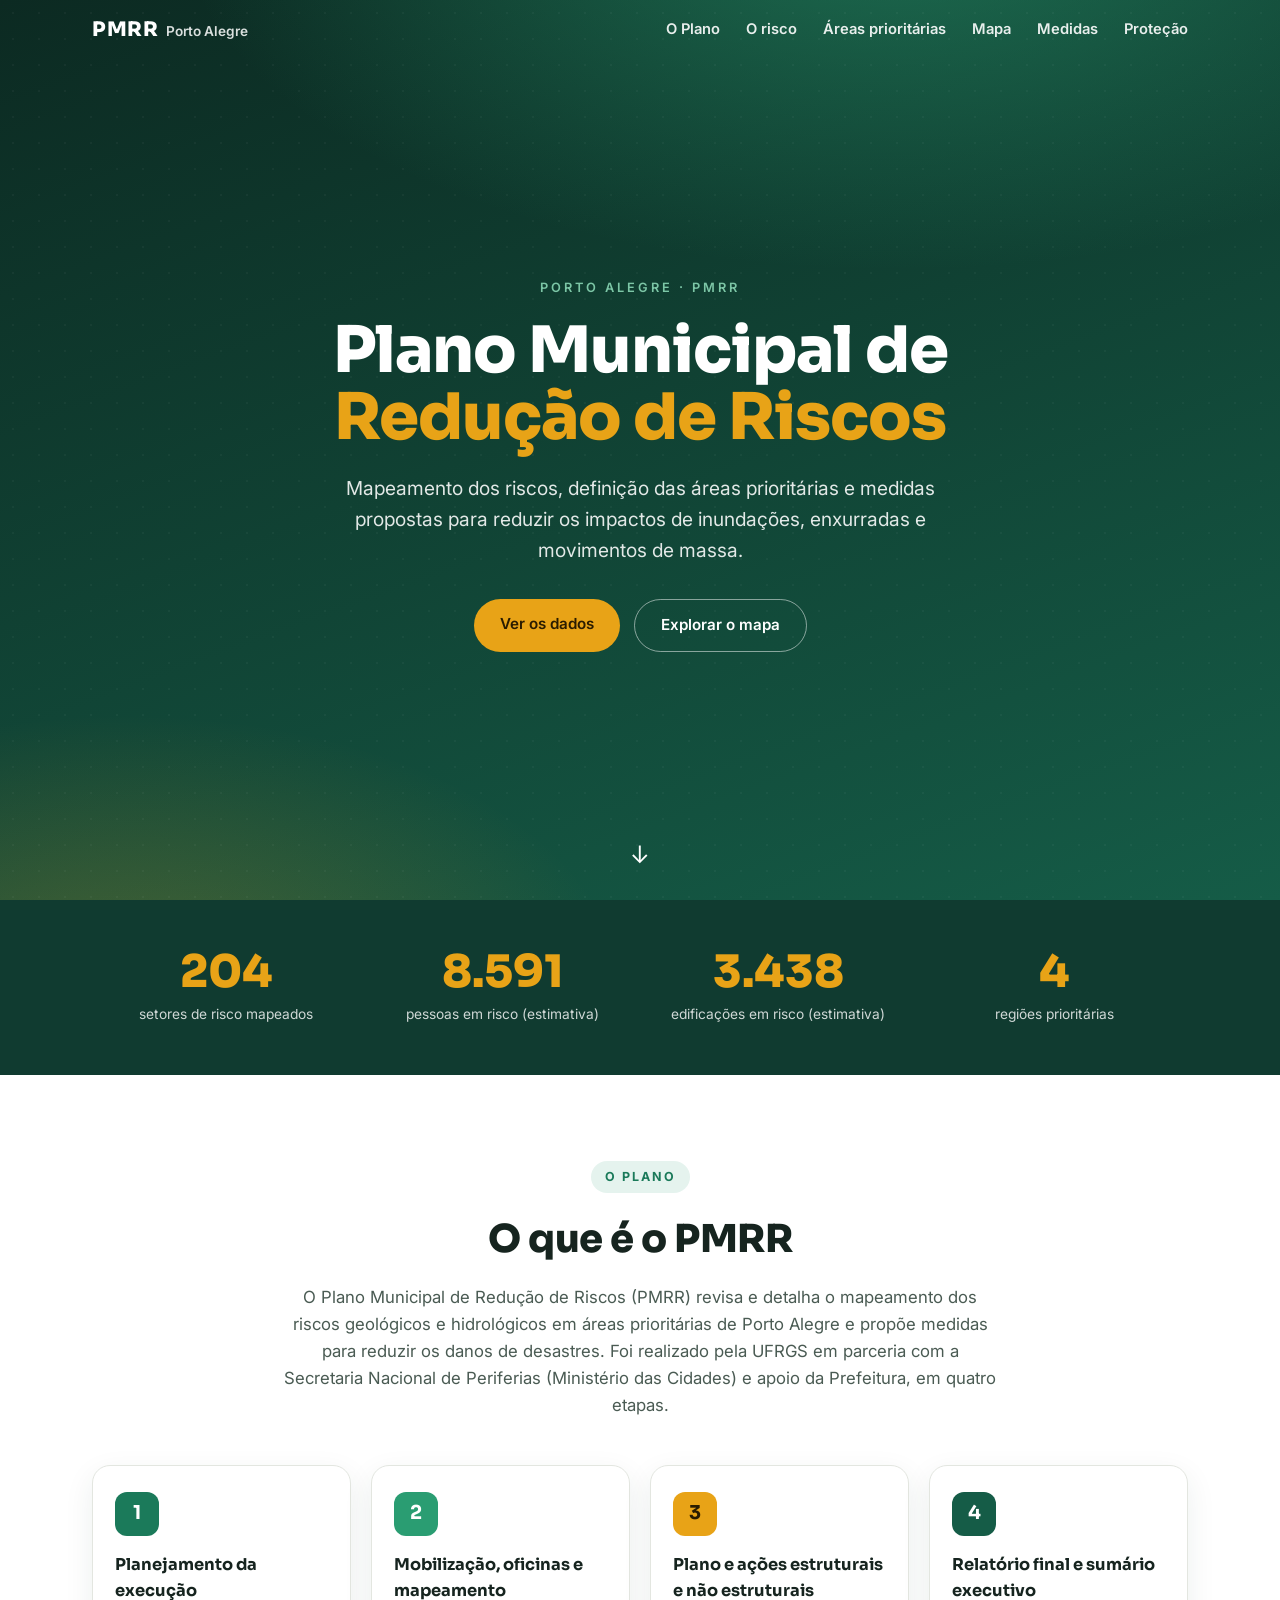
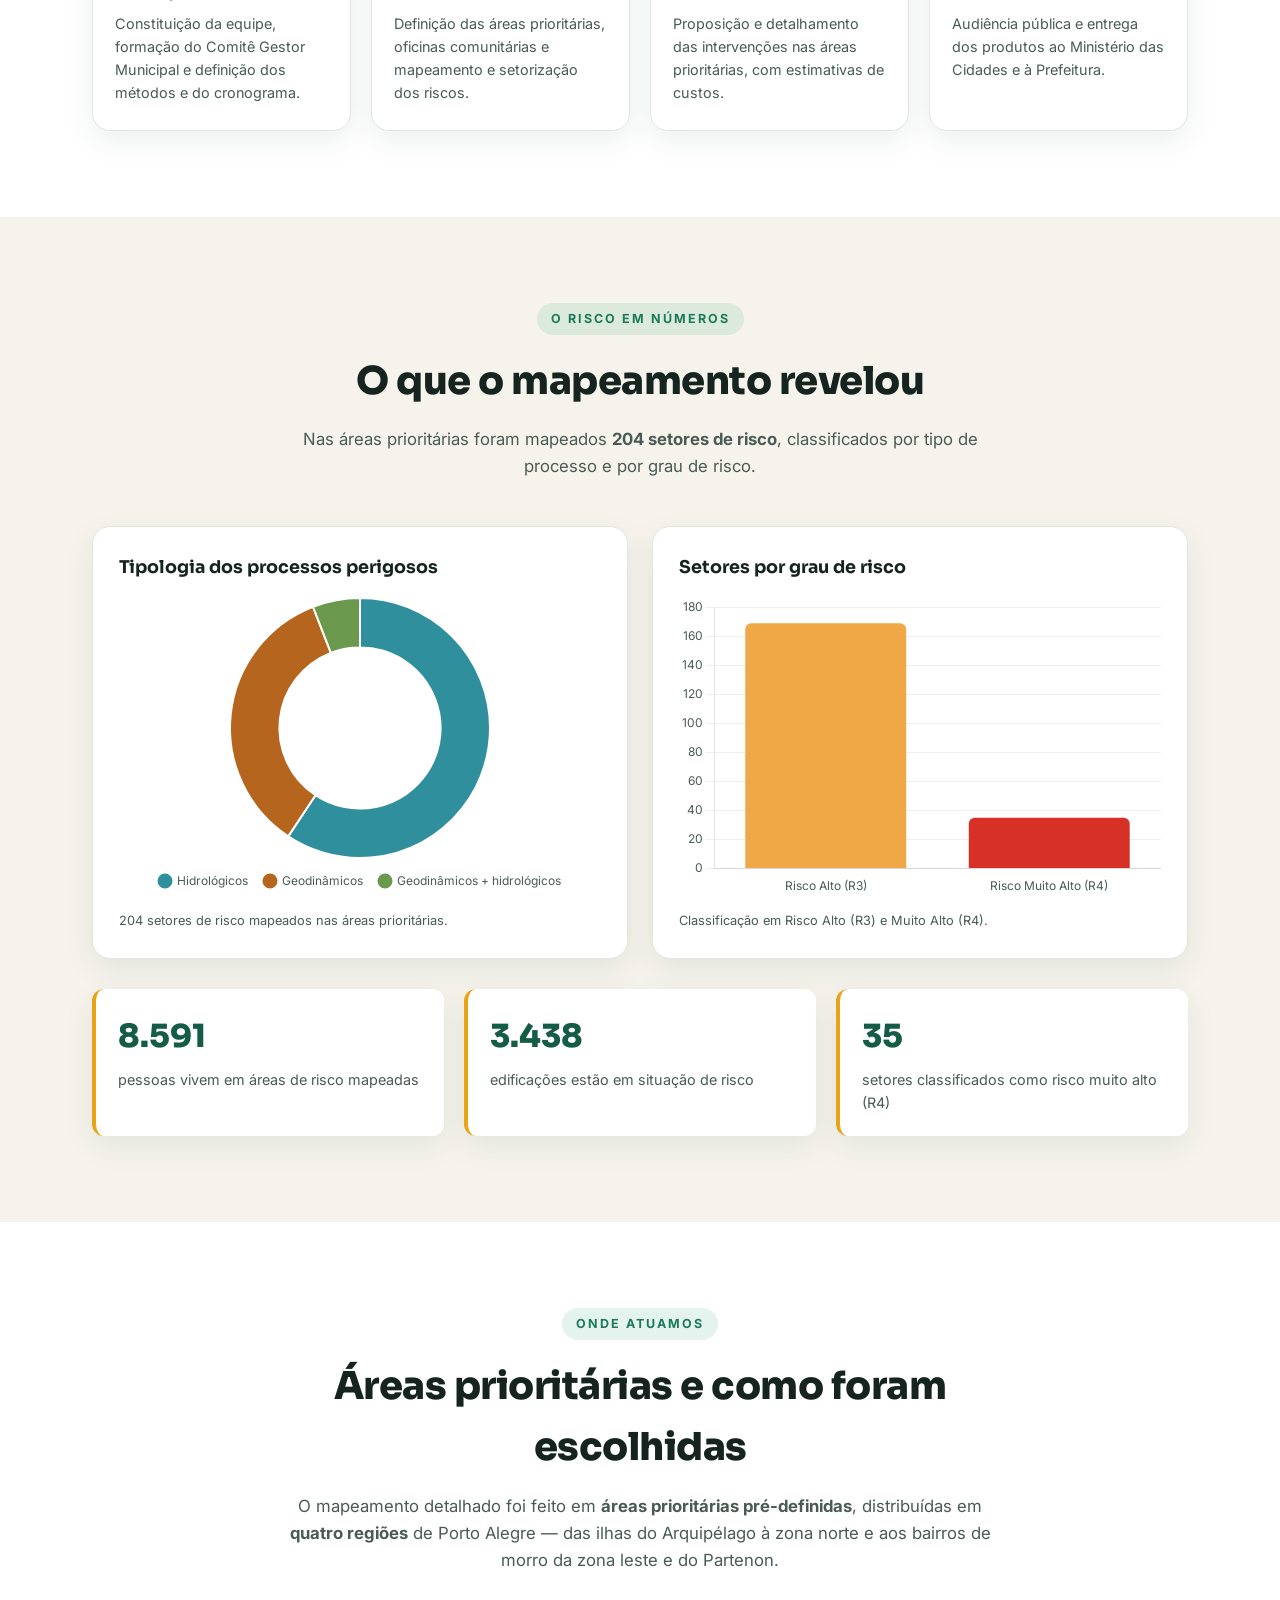
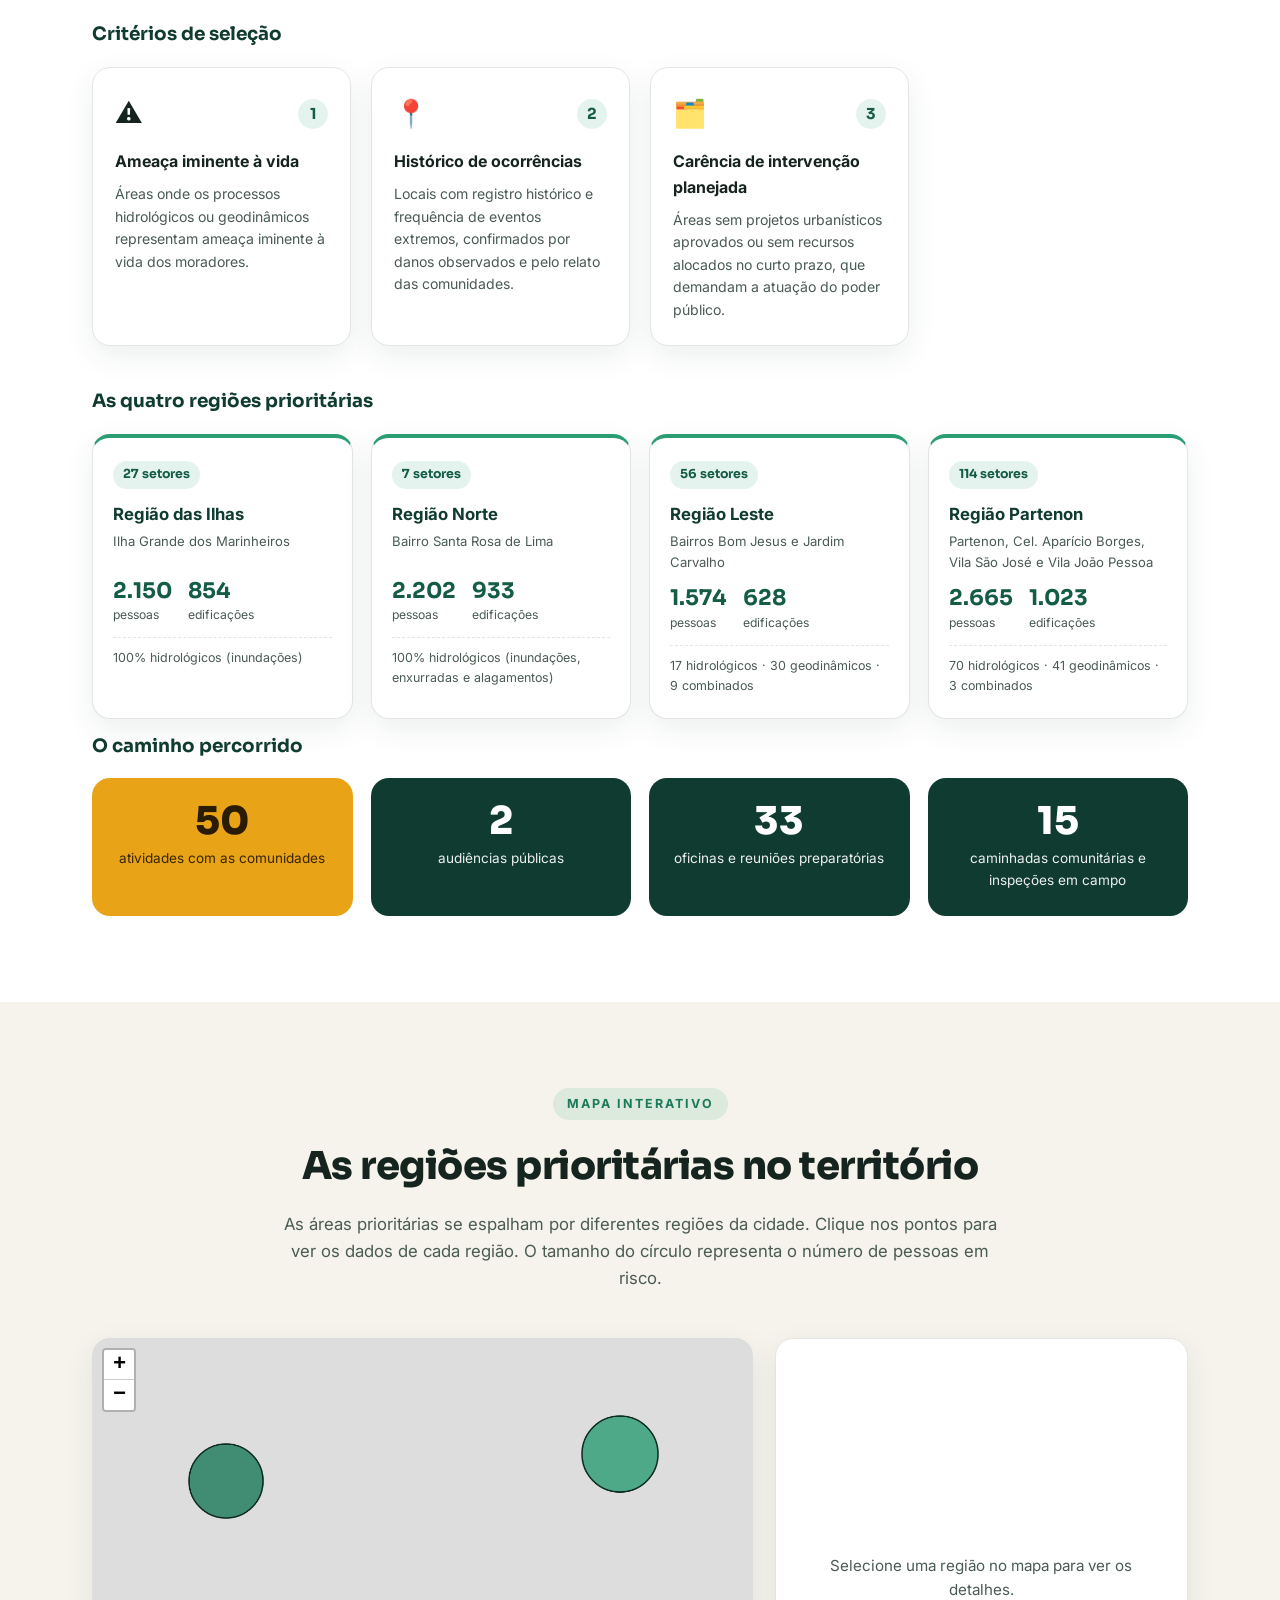
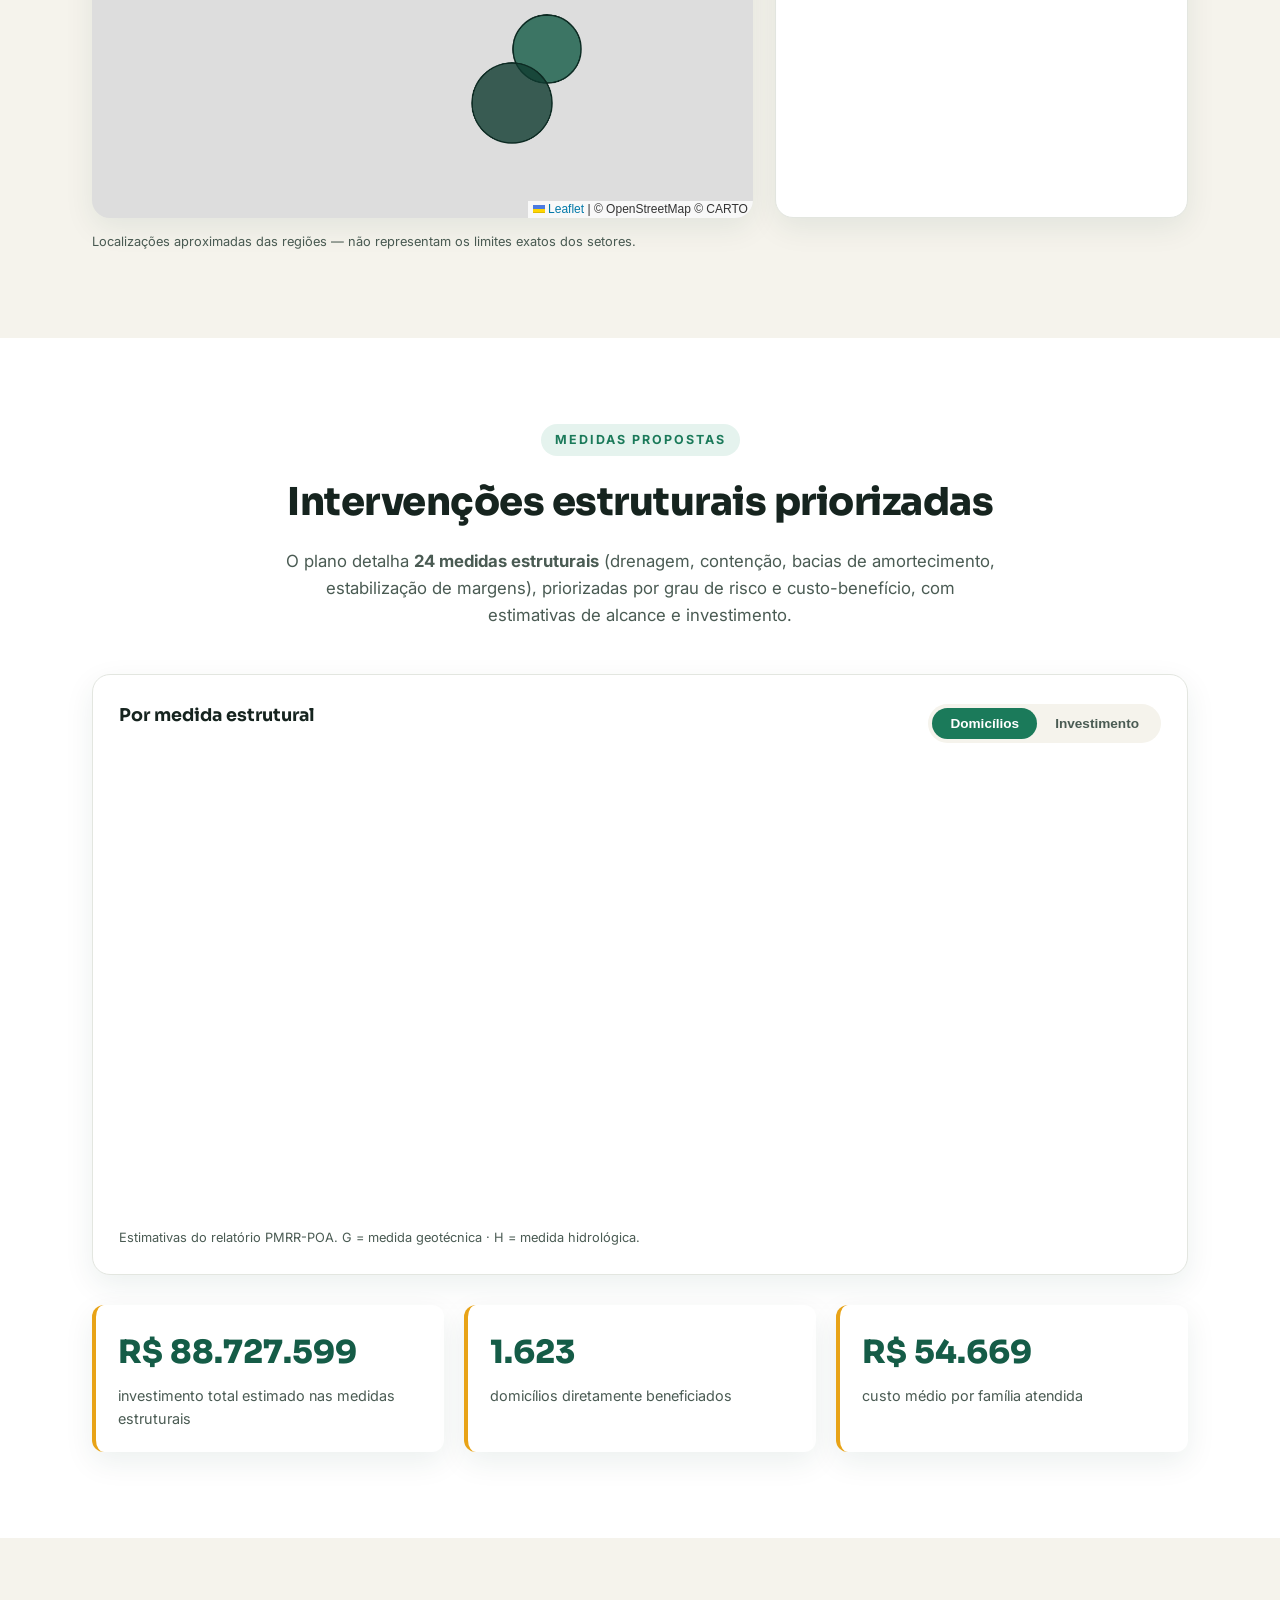
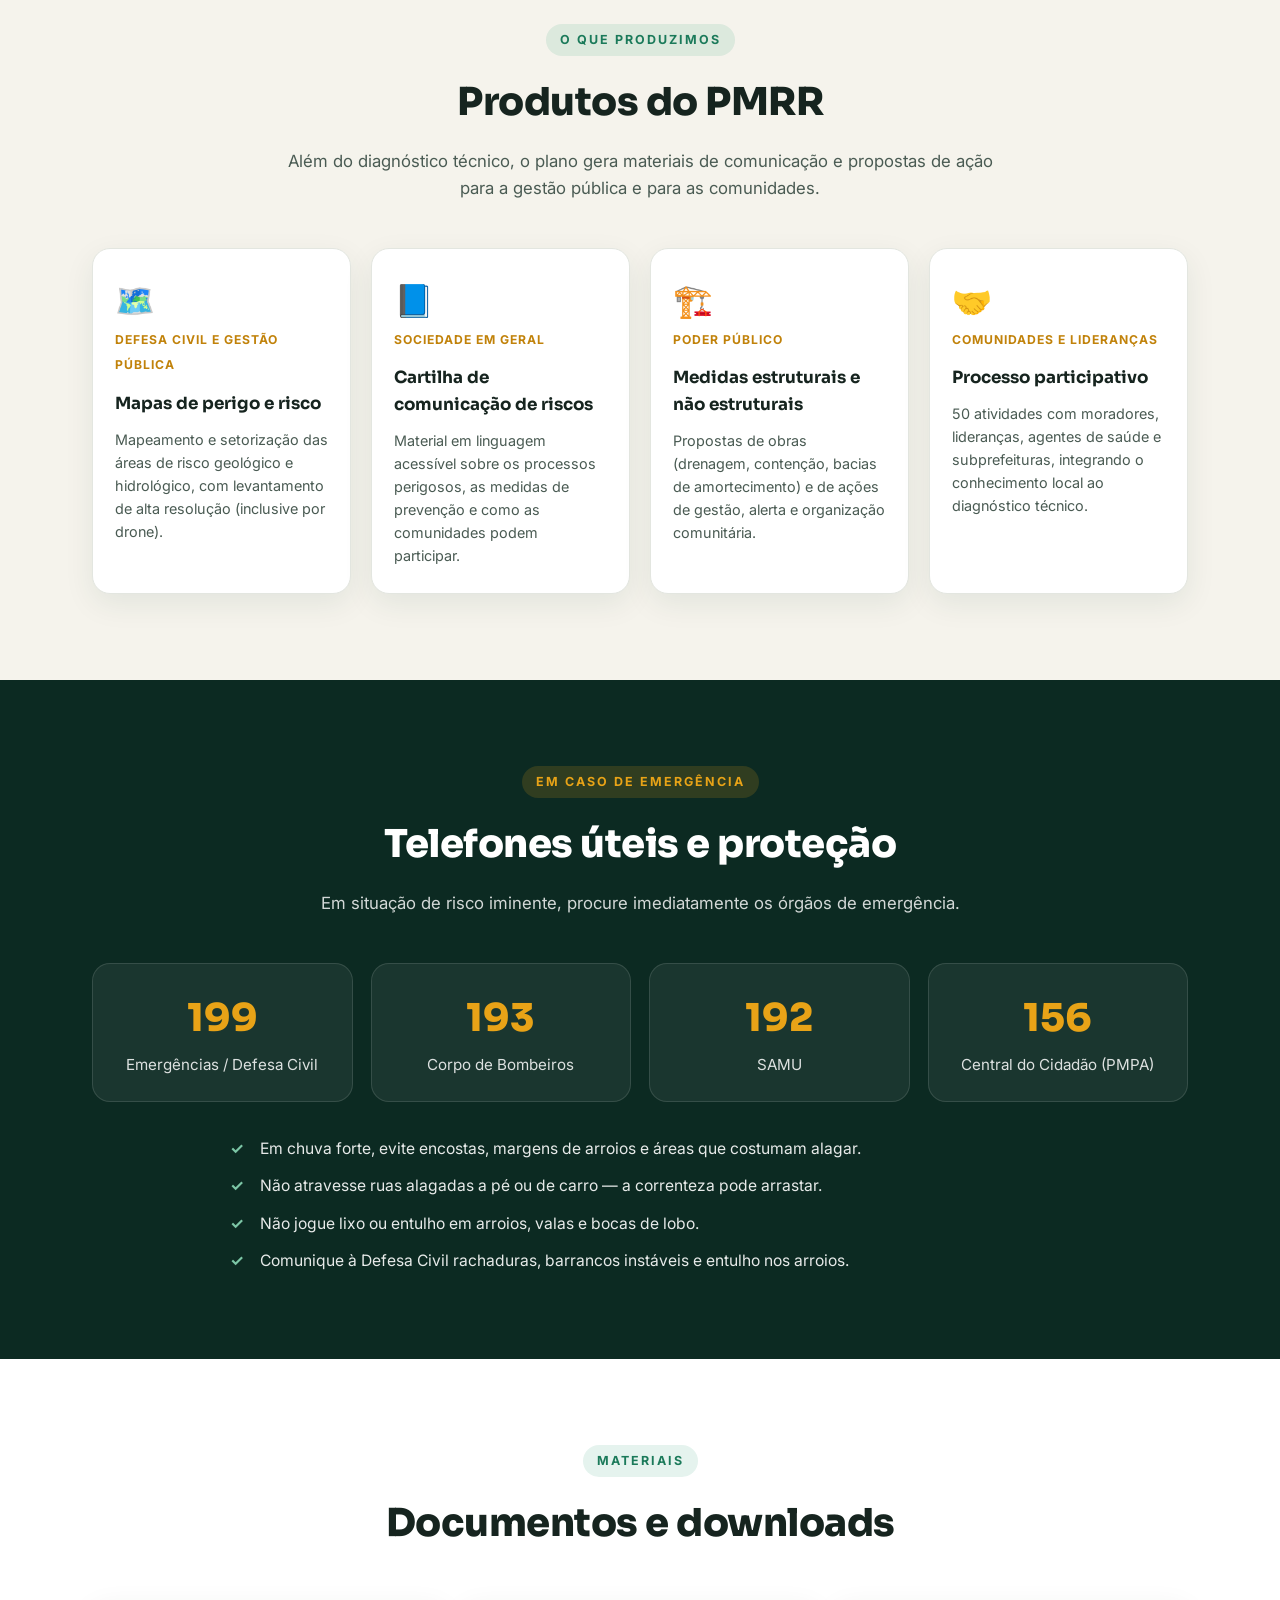
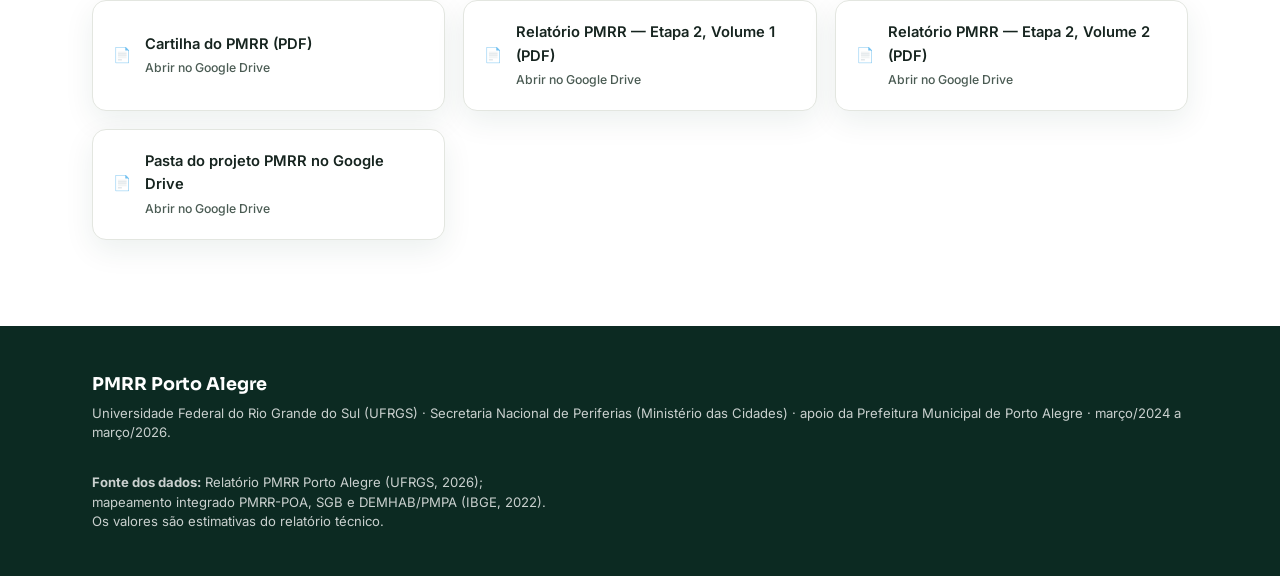
==== index.html @ f65b4f59 "Reescreve dados com base no Relatório PMRR-POA V2 (oficial) Corrige a localização das áreas prioritá" ====
<!DOCTYPE html>
<html lang="pt-BR">
<head>
  <meta charset="UTF-8" />
  <meta name="viewport" content="width=device-width, initial-scale=1.0" />
  <title>PMRR Porto Alegre — Plano Municipal de Redução de Riscos</title>
  <meta name="description" content="Dados e resultados do Plano Municipal de Redução de Riscos de Porto Alegre: áreas prioritárias, mapeamento dos setores de risco e medidas propostas." />

  <link rel="preconnect" href="https://fonts.googleapis.com" />
  <link rel="preconnect" href="https://fonts.gstatic.com" crossorigin />
  <link href="https://fonts.googleapis.com/css2?family=Sora:wght@500;600;700;800&family=Inter:wght@400;500;600&display=swap" rel="stylesheet" />

  <link rel="stylesheet" href="assets/vendor/leaflet.css" />
  <link rel="stylesheet" href="assets/css/style.css" />
</head>
<body>

  <!-- NAV -->
  <header class="nav" id="nav">
    <div class="nav__inner">
      <a href="#inicio" class="nav__brand">
        <span class="nav__logo">PMRR</span>
        <span class="nav__brandtext">Porto Alegre</span>
      </a>
      <nav class="nav__links" id="navLinks">
        <a href="#sobre">O Plano</a>
        <a href="#risco">O risco</a>
        <a href="#areas">Áreas prioritárias</a>
        <a href="#mapa">Mapa</a>
        <a href="#acoes">Medidas</a>
        <a href="#protecao">Proteção</a>
      </nav>
      <button class="nav__toggle" id="navToggle" aria-label="Abrir menu">☰</button>
    </div>
  </header>

  <!-- HERO -->
  <section class="hero" id="inicio">
    <div class="hero__bg"></div>
    <div class="hero__content">
      <p class="hero__eyebrow">Porto Alegre · PMRR</p>
      <h1 class="hero__title">Plano Municipal de<br /><span>Redução de Riscos</span></h1>
      <p class="hero__lead">
        Mapeamento dos riscos, definição das áreas prioritárias e medidas propostas
        para reduzir os impactos de inundações, enxurradas e movimentos de massa.
      </p>
      <div class="hero__cta">
        <a href="#risco" class="btn btn--primary">Ver os dados</a>
        <a href="#mapa" class="btn btn--ghost">Explorar o mapa</a>
      </div>
    </div>
    <a href="#sobre" class="hero__scroll" aria-label="Rolar para baixo">↓</a>
  </section>

  <!-- FAIXA DE NÚMEROS -->
  <section class="stats" id="numeros">
    <div class="stats__grid container">
      <div class="stat">
        <span class="stat__num" data-count="204">0</span>
        <span class="stat__label">setores de risco mapeados</span>
      </div>
      <div class="stat">
        <span class="stat__num" data-count="8591">0</span>
        <span class="stat__label">pessoas em risco (estimativa)</span>
      </div>
      <div class="stat">
        <span class="stat__num" data-count="3438">0</span>
        <span class="stat__label">edificações em risco (estimativa)</span>
      </div>
      <div class="stat">
        <span class="stat__num" data-count="4">0</span>
        <span class="stat__label">regiões prioritárias</span>
      </div>
    </div>
  </section>

  <!-- SOBRE -->
  <section class="section" id="sobre">
    <div class="container">
      <div class="section__head">
        <span class="section__tag">O Plano</span>
        <h2>O que é o PMRR</h2>
        <p class="section__intro">
          O Plano Municipal de Redução de Riscos (PMRR) revisa e detalha o mapeamento
          dos riscos geológicos e hidrológicos em áreas prioritárias de Porto Alegre e
          propõe medidas para reduzir os danos de desastres. Foi realizado pela UFRGS em
          parceria com a Secretaria Nacional de Periferias (Ministério das Cidades) e
          apoio da Prefeitura, em quatro etapas.
        </p>
      </div>
      <div class="timeline" id="timeline"></div>
    </div>
  </section>

  <!-- O RISCO -->
  <section class="section section--alt" id="risco">
    <div class="container">
      <div class="section__head">
        <span class="section__tag">O risco em números</span>
        <h2>O que o mapeamento revelou</h2>
        <p class="section__intro">
          Nas áreas prioritárias foram mapeados <strong>204 setores de risco</strong>,
          classificados por tipo de processo e por grau de risco.
        </p>
      </div>

      <div class="grid-2">
        <div class="card">
          <h3>Tipologia dos processos perigosos</h3>
          <div class="chart-wrap"><canvas id="chartTipologia"></canvas></div>
          <p class="card__note">204 setores de risco mapeados nas áreas prioritárias.</p>
        </div>
        <div class="card">
          <h3>Setores por grau de risco</h3>
          <div class="chart-wrap"><canvas id="chartGrau"></canvas></div>
          <p class="card__note">Classificação em Risco Alto (R3) e Muito Alto (R4).</p>
        </div>
      </div>

      <div class="factbar">
        <div class="fact">
          <span class="fact__num" data-count="8591">0</span>
          <span class="fact__txt">pessoas vivem em áreas de risco mapeadas</span>
        </div>
        <div class="fact">
          <span class="fact__num" data-count="3438">0</span>
          <span class="fact__txt">edificações estão em situação de risco</span>
        </div>
        <div class="fact">
          <span class="fact__num" data-count="35">0</span>
          <span class="fact__txt">setores classificados como risco muito alto (R4)</span>
        </div>
      </div>
    </div>
  </section>

  <!-- ÁREAS PRIORITÁRIAS -->
  <section class="section" id="areas">
    <div class="container">
      <div class="section__head">
        <span class="section__tag">Onde atuamos</span>
        <h2>Áreas prioritárias e como foram escolhidas</h2>
        <p class="section__intro">
          O mapeamento detalhado foi feito em <strong>áreas prioritárias pré-definidas</strong>,
          distribuídas em <strong>quatro regiões</strong> de Porto Alegre — das ilhas do
          Arquipélago à zona norte e aos bairros de morro da zona leste e do Partenon.
        </p>
      </div>

      <h3 class="block-title">Critérios de seleção</h3>
      <div class="criterios" id="criterios-grid"></div>

      <h3 class="block-title">As quatro regiões prioritárias</h3>
      <div class="regioes" id="regioes-grid"></div>

      <h3 class="block-title">O caminho percorrido</h3>
      <div class="processo" id="processo-grid"></div>
    </div>
  </section>

  <!-- MAPA -->
  <section class="section section--alt" id="mapa">
    <div class="container">
      <div class="section__head">
        <span class="section__tag">Mapa interativo</span>
        <h2>As regiões prioritárias no território</h2>
        <p class="section__intro">
          As áreas prioritárias se espalham por diferentes regiões da cidade. Clique nos
          pontos para ver os dados de cada região. O tamanho do círculo representa o
          número de pessoas em risco.
        </p>
      </div>
      <div class="map-layout">
        <div id="map" class="map"></div>
        <aside class="map-side" id="mapSide">
          <div class="map-side__empty">Selecione uma região no mapa para ver os detalhes.</div>
        </aside>
      </div>
      <p class="card__note">Localizações aproximadas das regiões — não representam os limites exatos dos setores.</p>
    </div>
  </section>

  <!-- MEDIDAS / INVESTIMENTO -->
  <section class="section" id="acoes">
    <div class="container">
      <div class="section__head">
        <span class="section__tag">Medidas propostas</span>
        <h2>Intervenções estruturais priorizadas</h2>
        <p class="section__intro">
          O plano detalha <strong>24 medidas estruturais</strong> (drenagem, contenção,
          bacias de amortecimento, estabilização de margens), priorizadas por grau de
          risco e custo-benefício, com estimativas de alcance e investimento.
        </p>
      </div>

      <div class="card">
        <div class="card__head-row">
          <h3>Por medida estrutural</h3>
          <div class="toggle" id="acoesToggle">
            <button class="toggle__btn is-active" data-metric="domicilios">Domicílios</button>
            <button class="toggle__btn" data-metric="custo">Investimento</button>
          </div>
        </div>
        <div class="chart-wrap chart-wrap--tall"><canvas id="chartMedidas"></canvas></div>
        <p class="card__note">Estimativas do relatório PMRR-POA. G = medida geotécnica · H = medida hidrológica.</p>
      </div>

      <div class="factbar">
        <div class="fact">
          <span class="fact__num" id="investimentoTotal">R$ 0</span>
          <span class="fact__txt">investimento total estimado nas medidas estruturais</span>
        </div>
        <div class="fact">
          <span class="fact__num" data-count="1623">0</span>
          <span class="fact__txt">domicílios diretamente beneficiados</span>
        </div>
        <div class="fact">
          <span class="fact__num" id="custoMedio">R$ 0</span>
          <span class="fact__txt">custo médio por família atendida</span>
        </div>
      </div>
    </div>
  </section>

  <!-- PRODUTOS -->
  <section class="section section--alt" id="produtos">
    <div class="container">
      <div class="section__head">
        <span class="section__tag">O que produzimos</span>
        <h2>Produtos do PMRR</h2>
        <p class="section__intro">
          Além do diagnóstico técnico, o plano gera materiais de comunicação e propostas
          de ação para a gestão pública e para as comunidades.
        </p>
      </div>
      <div class="produtos" id="produtos-grid"></div>
    </div>
  </section>

  <!-- PROTEÇÃO -->
  <section class="section section--dark" id="protecao">
    <div class="container">
      <div class="section__head section__head--light">
        <span class="section__tag">Em caso de emergência</span>
        <h2>Telefones úteis e proteção</h2>
        <p class="section__intro">
          Em situação de risco iminente, procure imediatamente os órgãos de emergência.
        </p>
      </div>
      <div class="contatos" id="contatos-grid"></div>
      <ul class="dicas">
        <li>Em chuva forte, evite encostas, margens de arroios e áreas que costumam alagar.</li>
        <li>Não atravesse ruas alagadas a pé ou de carro — a correnteza pode arrastar.</li>
        <li>Não jogue lixo ou entulho em arroios, valas e bocas de lobo.</li>
        <li>Comunique à Defesa Civil rachaduras, barrancos instáveis e entulho nos arroios.</li>
      </ul>
    </div>
  </section>

  <!-- MATERIAIS -->
  <section class="section" id="materiais">
    <div class="container">
      <div class="section__head">
        <span class="section__tag">Materiais</span>
        <h2>Documentos e downloads</h2>
      </div>
      <div class="materiais" id="materiais-grid"></div>
    </div>
  </section>

  <!-- FOOTER -->
  <footer class="footer">
    <div class="container footer__inner">
      <div>
        <p class="footer__title">PMRR Porto Alegre</p>
        <p class="footer__small" id="footerCreditos"></p>
      </div>
      <div class="footer__sources">
        <p class="footer__small"><strong>Fonte dos dados:</strong> Relatório PMRR Porto Alegre (UFRGS, 2026); mapeamento integrado PMRR-POA, SGB e DEMHAB/PMPA (IBGE, 2022).</p>
        <p class="footer__small">Os valores são estimativas do relatório técnico.</p>
      </div>
    </div>
  </footer>

  <script src="assets/vendor/leaflet.js"></script>
  <script src="assets/vendor/chart.umd.min.js"></script>
  <script src="assets/js/data.js"></script>
  <script src="assets/js/app.js"></script>
</body>
</html>
---- assets/vendor/leaflet.css ----
/* required styles */

.leaflet-pane,
.leaflet-tile,
.leaflet-marker-icon,
.leaflet-marker-shadow,
.leaflet-tile-container,
.leaflet-pane > svg,
.leaflet-pane > canvas,
.leaflet-zoom-box,
.leaflet-image-layer,
.leaflet-layer {
	position: absolute;
	left: 0;
	top: 0;
	}
.leaflet-container {
	overflow: hidden;
	}
.leaflet-tile,
.leaflet-marker-icon,
.leaflet-marker-shadow {
	-webkit-user-select: none;
	   -moz-user-select: none;
	        user-select: none;
	  -webkit-user-drag: none;
	}
/* Prevents IE11 from highlighting tiles in blue */
.leaflet-tile::selection {
	background: transparent;
}
/* Safari renders non-retina tile on retina better with this, but Chrome is worse */
.leaflet-safari .leaflet-tile {
	image-rendering: -webkit-optimize-contrast;
	}
/* hack that prevents hw layers "stretching" when loading new tiles */
.leaflet-safari .leaflet-tile-container {
	width: 1600px;
	height: 1600px;
	-webkit-transform-origin: 0 0;
	}
.leaflet-marker-icon,
.leaflet-marker-shadow {
	display: block;
	}
/* .leaflet-container svg: reset svg max-width decleration shipped in Joomla! (joomla.org) 3.x */
/* .leaflet-container img: map is broken in FF if you have max-width: 100% on tiles */
.leaflet-container .leaflet-overlay-pane svg {
	max-width: none !important;
	max-height: none !important;
	}
.leaflet-container .leaflet-marker-pane img,
.leaflet-container .leaflet-shadow-pane img,
.leaflet-container .leaflet-tile-pane img,
.leaflet-container img.leaflet-image-layer,
.leaflet-container .leaflet-tile {
	max-width: none !important;
	max-height: none !important;
	width: auto;
	padding: 0;
	}

.leaflet-container img.leaflet-tile {
	/* See: https://bugs.chromium.org/p/chromium/issues/detail?id=600120 */
	mix-blend-mode: plus-lighter;
}

.leaflet-container.leaflet-touch-zoom {
	-ms-touch-action: pan-x pan-y;
	touch-action: pan-x pan-y;
	}
.leaflet-container.leaflet-touch-drag {
	-ms-touch-action: pinch-zoom;
	/* Fallback for FF which doesn't support pinch-zoom */
	touch-action: none;
	touch-action: pinch-zoom;
}
.leaflet-container.leaflet-touch-drag.leaflet-touch-zoom {
	-ms-touch-action: none;
	touch-action: none;
}
.leaflet-container {
	-webkit-tap-highlight-color: transparent;
}
.leaflet-container a {
	-webkit-tap-highlight-color: rgba(51, 181, 229, 0.4);
}
.leaflet-tile {
	filter: inherit;
	visibility: hidden;
	}
.leaflet-tile-loaded {
	visibility: inherit;
	}
.leaflet-zoom-box {
	width: 0;
	height: 0;
	-moz-box-sizing: border-box;
	     box-sizing: border-box;
	z-index: 800;
	}
/* workaround for https://bugzilla.mozilla.org/show_bug.cgi?id=888319 */
.leaflet-overlay-pane svg {
	-moz-user-select: none;
	}

.leaflet-pane         { z-index: 400; }

.leaflet-tile-pane    { z-index: 200; }
.leaflet-overlay-pane { z-index: 400; }
.leaflet-shadow-pane  { z-index: 500; }
.leaflet-marker-pane  { z-index: 600; }
.leaflet-tooltip-pane   { z-index: 650; }
.leaflet-popup-pane   { z-index: 700; }

.leaflet-map-pane canvas { z-index: 100; }
.leaflet-map-pane svg    { z-index: 200; }

.leaflet-vml-shape {
	width: 1px;
	height: 1px;
	}
.lvml {
	behavior: url(#default#VML);
	display: inline-block;
	position: absolute;
	}


/* control positioning */

.leaflet-control {
	position: relative;
	z-index: 800;
	pointer-events: visiblePainted; /* IE 9-10 doesn't have auto */
	pointer-events: auto;
	}
.leaflet-top,
.leaflet-bottom {
	position: absolute;
	z-index: 1000;
	pointer-events: none;
	}
.leaflet-top {
	top: 0;
	}
.leaflet-right {
	right: 0;
	}
.leaflet-bottom {
	bottom: 0;
	}
.leaflet-left {
	left: 0;
	}
.leaflet-control {
	float: left;
	clear: both;
	}
.leaflet-right .leaflet-control {
	float: right;
	}
.leaflet-top .leaflet-control {
	margin-top: 10px;
	}
.leaflet-bottom .leaflet-control {
	margin-bottom: 10px;
	}
.leaflet-left .leaflet-control {
	margin-left: 10px;
	}
.leaflet-right .leaflet-control {
	margin-right: 10px;
	}


/* zoom and fade animations */

.leaflet-fade-anim .leaflet-popup {
	opacity: 0;
	-webkit-transition: opacity 0.2s linear;
	   -moz-transition: opacity 0.2s linear;
	        transition: opacity 0.2s linear;
	}
.leaflet-fade-anim .leaflet-map-pane .leaflet-popup {
	opacity: 1;
	}
.leaflet-zoom-animated {
	-webkit-transform-origin: 0 0;
	    -ms-transform-origin: 0 0;
	        transform-origin: 0 0;
	}
svg.leaflet-zoom-animated {
	will-change: transform;
}

.leaflet-zoom-anim .leaflet-zoom-animated {
	-webkit-transition: -webkit-transform 0.25s cubic-bezier(0,0,0.25,1);
	   -moz-transition:    -moz-transform 0.25s cubic-bezier(0,0,0.25,1);
	        transition:         transform 0.25s cubic-bezier(0,0,0.25,1);
	}
.leaflet-zoom-anim .leaflet-tile,
.leaflet-pan-anim .leaflet-tile {
	-webkit-transition: none;
	   -moz-transition: none;
	        transition: none;
	}

.leaflet-zoom-anim .leaflet-zoom-hide {
	visibility: hidden;
	}


/* cursors */

.leaflet-interactive {
	cursor: pointer;
	}
.leaflet-grab {
	cursor: -webkit-grab;
	cursor:    -moz-grab;
	cursor:         grab;
	}
.leaflet-crosshair,
.leaflet-crosshair .leaflet-interactive {
	cursor: crosshair;
	}
.leaflet-popup-pane,
.leaflet-control {
	cursor: auto;
	}
.leaflet-dragging .leaflet-grab,
.leaflet-dragging .leaflet-grab .leaflet-interactive,
.leaflet-dragging .leaflet-marker-draggable {
	cursor: move;
	cursor: -webkit-grabbing;
	cursor:    -moz-grabbing;
	cursor:         grabbing;
	}

/* marker & overlays interactivity */
.leaflet-marker-icon,
.leaflet-marker-shadow,
.leaflet-image-layer,
.leaflet-pane > svg path,
.leaflet-tile-container {
	pointer-events: none;
	}

.leaflet-marker-icon.leaflet-interactive,
.leaflet-image-layer.leaflet-interactive,
.leaflet-pane > svg path.leaflet-interactive,
svg.leaflet-image-layer.leaflet-interactive path {
	pointer-events: visiblePainted; /* IE 9-10 doesn't have auto */
	pointer-events: auto;
	}

/* visual tweaks */

.leaflet-container {
	background: #ddd;
	outline-offset: 1px;
	}
.leaflet-container a {
	color: #0078A8;
	}
.leaflet-zoom-box {
	border: 2px dotted #38f;
	background: rgba(255,255,255,0.5);
	}


/* general typography */
.leaflet-container {
	font-family: "Helvetica Neue", Arial, Helvetica, sans-serif;
	font-size: 12px;
	font-size: 0.75rem;
	line-height: 1.5;
	}


/* general toolbar styles */

.leaflet-bar {
	box-shadow: 0 1px 5px rgba(0,0,0,0.65);
	border-radius: 4px;
	}
.leaflet-bar a {
	background-color: #fff;
	border-bottom: 1px solid #ccc;
	width: 26px;
	height: 26px;
	line-height: 26px;
	display: block;
	text-align: center;
	text-decoration: none;
	color: black;
	}
.leaflet-bar a,
.leaflet-control-layers-toggle {
	background-position: 50% 50%;
	background-repeat: no-repeat;
	display: block;
	}
.leaflet-bar a:hover,
.leaflet-bar a:focus {
	background-color: #f4f4f4;
	}
.leaflet-bar a:first-child {
	border-top-left-radius: 4px;
	border-top-right-radius: 4px;
	}
.leaflet-bar a:last-child {
	border-bottom-left-radius: 4px;
	border-bottom-right-radius: 4px;
	border-bottom: none;
	}
.leaflet-bar a.leaflet-disabled {
	cursor: default;
	background-color: #f4f4f4;
	color: #bbb;
	}

.leaflet-touch .leaflet-bar a {
	width: 30px;
	height: 30px;
	line-height: 30px;
	}
.leaflet-touch .leaflet-bar a:first-child {
	border-top-left-radius: 2px;
	border-top-right-radius: 2px;
	}
.leaflet-touch .leaflet-bar a:last-child {
	border-bottom-left-radius: 2px;
	border-bottom-right-radius: 2px;
	}

/* zoom control */

.leaflet-control-zoom-in,
.leaflet-control-zoom-out {
	font: bold 18px 'Lucida Console', Monaco, monospace;
	text-indent: 1px;
	}

.leaflet-touch .leaflet-control-zoom-in, .leaflet-touch .leaflet-control-zoom-out  {
	font-size: 22px;
	}


/* layers control */

.leaflet-control-layers {
	box-shadow: 0 1px 5px rgba(0,0,0,0.4);
	background: #fff;
	border-radius: 5px;
	}
.leaflet-control-layers-toggle {
	background-image: url(images/layers.png);
	width: 36px;
	height: 36px;
	}
.leaflet-retina .leaflet-control-layers-toggle {
	background-image: url(images/layers-2x.png);
	background-size: 26px 26px;
	}
.leaflet-touch .leaflet-control-layers-toggle {
	width: 44px;
	height: 44px;
	}
.leaflet-control-layers .leaflet-control-layers-list,
.leaflet-control-layers-expanded .leaflet-control-layers-toggle {
	display: none;
	}
.leaflet-control-layers-expanded .leaflet-control-layers-list {
	display: block;
	position: relative;
	}
.leaflet-control-layers-expanded {
	padding: 6px 10px 6px 6px;
	color: #333;
	background: #fff;
	}
.leaflet-control-layers-scrollbar {
	overflow-y: scroll;
	overflow-x: hidden;
	padding-right: 5px;
	}
.leaflet-control-layers-selector {
	margin-top: 2px;
	position: relative;
	top: 1px;
	}
.leaflet-control-layers label {
	display: block;
	font-size: 13px;
	font-size: 1.08333em;
	}
.leaflet-control-layers-separator {
	height: 0;
	border-top: 1px solid #ddd;
	margin: 5px -10px 5px -6px;
	}

/* Default icon URLs */
.leaflet-default-icon-path { /* used only in path-guessing heuristic, see L.Icon.Default */
	background-image: url(images/marker-icon.png);
	}


/* attribution and scale controls */

.leaflet-container .leaflet-control-attribution {
	background: #fff;
	background: rgba(255, 255, 255, 0.8);
	margin: 0;
	}
.leaflet-control-attribution,
.leaflet-control-scale-line {
	padding: 0 5px;
	color: #333;
	line-height: 1.4;
	}
.leaflet-control-attribution a {
	text-decoration: none;
	}
.leaflet-control-attribution a:hover,
.leaflet-control-attribution a:focus {
	text-decoration: underline;
	}
.leaflet-attribution-flag {
	display: inline !important;
	vertical-align: baseline !important;
	width: 1em;
	height: 0.6669em;
	}
.leaflet-left .leaflet-control-scale {
	margin-left: 5px;
	}
.leaflet-bottom .leaflet-control-scale {
	margin-bottom: 5px;
	}
.leaflet-control-scale-line {
	border: 2px solid #777;
	border-top: none;
	line-height: 1.1;
	padding: 2px 5px 1px;
	white-space: nowrap;
	-moz-box-sizing: border-box;
	     box-sizing: border-box;
	background: rgba(255, 255, 255, 0.8);
	text-shadow: 1px 1px #fff;
	}
.leaflet-control-scale-line:not(:first-child) {
	border-top: 2px solid #777;
	border-bottom: none;
	margin-top: -2px;
	}
.leaflet-control-scale-line:not(:first-child):not(:last-child) {
	border-bottom: 2px solid #777;
	}

.leaflet-touch .leaflet-control-attribution,
.leaflet-touch .leaflet-control-layers,
.leaflet-touch .leaflet-bar {
	box-shadow: none;
	}
.leaflet-touch .leaflet-control-layers,
.leaflet-touch .leaflet-bar {
	border: 2px solid rgba(0,0,0,0.2);
	background-clip: padding-box;
	}


/* popup */

.leaflet-popup {
	position: absolute;
	text-align: center;
	margin-bottom: 20px;
	}
.leaflet-popup-content-wrapper {
	padding: 1px;
	text-align: left;
	border-radius: 12px;
	}
.leaflet-popup-content {
	margin: 13px 24px 13px 20px;
	line-height: 1.3;
	font-size: 13px;
	font-size: 1.08333em;
	min-height: 1px;
	}
.leaflet-popup-content p {
	margin: 17px 0;
	margin: 1.3em 0;
	}
.leaflet-popup-tip-container {
	width: 40px;
	height: 20px;
	position: absolute;
	left: 50%;
	margin-top: -1px;
	margin-left: -20px;
	overflow: hidden;
	pointer-events: none;
	}
.leaflet-popup-tip {
	width: 17px;
	height: 17px;
	padding: 1px;

	margin: -10px auto 0;
	pointer-events: auto;

	-webkit-transform: rotate(45deg);
	   -moz-transform: rotate(45deg);
	    -ms-transform: rotate(45deg);
	        transform: rotate(45deg);
	}
.leaflet-popup-content-wrapper,
.leaflet-popup-tip {
	background: white;
	color: #333;
	box-shadow: 0 3px 14px rgba(0,0,0,0.4);
	}
.leaflet-container a.leaflet-popup-close-button {
	position: absolute;
	top: 0;
	right: 0;
	border: none;
	text-align: center;
	width: 24px;
	height: 24px;
	font: 16px/24px Tahoma, Verdana, sans-serif;
	color: #757575;
	text-decoration: none;
	background: transparent;
	}
.leaflet-container a.leaflet-popup-close-button:hover,
.leaflet-container a.leaflet-popup-close-button:focus {
	color: #585858;
	}
.leaflet-popup-scrolled {
	overflow: auto;
	}

.leaflet-oldie .leaflet-popup-content-wrapper {
	-ms-zoom: 1;
	}
.leaflet-oldie .leaflet-popup-tip {
	width: 24px;
	margin: 0 auto;

	-ms-filter: "progid:DXImageTransform.Microsoft.Matrix(M11=0.70710678, M12=0.70710678, M21=-0.70710678, M22=0.70710678)";
	filter: progid:DXImageTransform.Microsoft.Matrix(M11=0.70710678, M12=0.70710678, M21=-0.70710678, M22=0.70710678);
	}

.leaflet-oldie .leaflet-control-zoom,
.leaflet-oldie .leaflet-control-layers,
.leaflet-oldie .leaflet-popup-content-wrapper,
.leaflet-oldie .leaflet-popup-tip {
	border: 1px solid #999;
	}


/* div icon */

.leaflet-div-icon {
	background: #fff;
	border: 1px solid #666;
	}


/* Tooltip */
/* Base styles for the element that has a tooltip */
.leaflet-tooltip {
	position: absolute;
	padding: 6px;
	background-color: #fff;
	border: 1px solid #fff;
	border-radius: 3px;
	color: #222;
	white-space: nowrap;
	-webkit-user-select: none;
	-moz-user-select: none;
	-ms-user-select: none;
	user-select: none;
	pointer-events: none;
	box-shadow: 0 1px 3px rgba(0,0,0,0.4);
	}
.leaflet-tooltip.leaflet-interactive {
	cursor: pointer;
	pointer-events: auto;
	}
.leaflet-tooltip-top:before,
.leaflet-tooltip-bottom:before,
.leaflet-tooltip-left:before,
.leaflet-tooltip-right:before {
	position: absolute;
	pointer-events: none;
	border: 6px solid transparent;
	background: transparent;
	content: "";
	}

/* Directions */

.leaflet-tooltip-bottom {
	margin-top: 6px;
}
.leaflet-tooltip-top {
	margin-top: -6px;
}
.leaflet-tooltip-bottom:before,
.leaflet-tooltip-top:before {
	left: 50%;
	margin-left: -6px;
	}
.leaflet-tooltip-top:before {
	bottom: 0;
	margin-bottom: -12px;
	border-top-color: #fff;
	}
.leaflet-tooltip-bottom:before {
	top: 0;
	margin-top: -12px;
	margin-left: -6px;
	border-bottom-color: #fff;
	}
.leaflet-tooltip-left {
	margin-left: -6px;
}
.leaflet-tooltip-right {
	margin-left: 6px;
}
.leaflet-tooltip-left:before,
.leaflet-tooltip-right:before {
	top: 50%;
	margin-top: -6px;
	}
.leaflet-tooltip-left:before {
	right: 0;
	margin-right: -12px;
	border-left-color: #fff;
	}
.leaflet-tooltip-right:before {
	left: 0;
	margin-left: -12px;
	border-right-color: #fff;
	}

/* Printing */

@media print {
	/* Prevent printers from removing background-images of controls. */
	.leaflet-control {
		-webkit-print-color-adjust: exact;
		print-color-adjust: exact;
		}
	}
---- assets/css/style.css ----
/* ===== Base / tokens ===== */
:root {
  --green-900: #0c2a22;
  --green-800: #103b30;
  --green-700: #155c47;
  --green-600: #1b7a5a;
  --green-500: #2a9d72;
  --green-300: #7cc6a6;
  --amber: #e8a317;
  --amber-dark: #c1820a;
  --sand: #f5f3ec;
  --paper: #ffffff;
  --ink: #16241f;
  --ink-soft: #4a5b53;
  --line: #e3e6e0;
  --shadow: 0 10px 30px rgba(16, 59, 48, 0.08);
  --shadow-lg: 0 24px 60px rgba(16, 59, 48, 0.16);
  --radius: 18px;
  --maxw: 1140px;
}

* { box-sizing: border-box; margin: 0; padding: 0; }

html { scroll-behavior: smooth; scroll-padding-top: 76px; }

body {
  font-family: "Inter", system-ui, sans-serif;
  color: var(--ink);
  background: var(--paper);
  line-height: 1.6;
  -webkit-font-smoothing: antialiased;
}

h1, h2, h3, .stat__num, .fact__num { font-family: "Sora", "Inter", sans-serif; }

a { color: inherit; text-decoration: none; }

.container { width: 100%; max-width: var(--maxw); margin: 0 auto; padding: 0 22px; }

/* ===== Nav ===== */
.nav {
  position: fixed; top: 0; left: 0; right: 0; z-index: 1000;
  background: rgba(255, 255, 255, 0.0);
  transition: background .3s ease, box-shadow .3s ease;
}
.nav.is-scrolled { background: rgba(255, 255, 255, 0.95); box-shadow: 0 2px 18px rgba(0,0,0,.06); backdrop-filter: blur(8px); }
.nav__inner { max-width: var(--maxw); margin: 0 auto; padding: 14px 22px; display: flex; align-items: center; justify-content: space-between; }
.nav__brand { display: flex; align-items: baseline; gap: 8px; }
.nav__logo { font-family: "Sora"; font-weight: 800; font-size: 1.25rem; color: #fff; letter-spacing: .5px; }
.nav__brandtext { font-size: .85rem; color: rgba(255,255,255,.85); font-weight: 600; }
.nav.is-scrolled .nav__logo { color: var(--green-700); }
.nav.is-scrolled .nav__brandtext { color: var(--ink-soft); }
.nav__links { display: flex; gap: 26px; }
.nav__links a { font-size: .92rem; font-weight: 600; color: rgba(255,255,255,.9); transition: color .2s; }
.nav__links a:hover { color: #fff; }
.nav.is-scrolled .nav__links a { color: var(--ink-soft); }
.nav.is-scrolled .nav__links a:hover { color: var(--green-600); }
.nav__toggle { display: none; background: none; border: none; font-size: 1.5rem; color: #fff; cursor: pointer; }
.nav.is-scrolled .nav__toggle { color: var(--green-700); }

/* ===== Hero ===== */
.hero {
  position: relative; min-height: 100vh; display: flex; flex-direction: column;
  align-items: center; justify-content: center; text-align: center;
  color: #fff; overflow: hidden; padding: 90px 22px 60px;
}
.hero__bg {
  position: absolute; inset: 0; z-index: 0;
  background:
    radial-gradient(1200px 600px at 70% -10%, rgba(42,157,114,.55), transparent 60%),
    radial-gradient(900px 500px at 10% 110%, rgba(232,163,23,.25), transparent 55%),
    linear-gradient(160deg, var(--green-900), var(--green-700));
}
.hero__bg::after {
  content: ""; position: absolute; inset: 0;
  background-image: radial-gradient(rgba(255,255,255,.06) 1px, transparent 1px);
  background-size: 26px 26px; opacity: .6;
}
.hero__content { position: relative; z-index: 1; max-width: 880px; animation: rise .9s ease both; }
.hero__eyebrow { text-transform: uppercase; letter-spacing: 3px; font-size: .8rem; font-weight: 600; color: var(--green-300); margin-bottom: 18px; }
.hero__title { font-size: clamp(2.1rem, 6vw, 4rem); font-weight: 800; line-height: 1.05; letter-spacing: -1px; }
.hero__title span { color: var(--amber); }
.hero__lead { margin: 22px auto 0; max-width: 620px; font-size: clamp(1rem, 2.2vw, 1.2rem); color: rgba(255,255,255,.88); }
.hero__cta { margin-top: 34px; display: flex; gap: 14px; justify-content: center; flex-wrap: wrap; }
.hero__scroll { position: absolute; bottom: 26px; z-index: 1; color: #fff; font-size: 1.5rem; animation: bob 1.8s ease-in-out infinite; }

.btn { display: inline-block; padding: 13px 26px; border-radius: 999px; font-weight: 600; font-size: .95rem; transition: transform .15s, box-shadow .2s, background .2s; }
.btn--primary { background: var(--amber); color: #2a1c00; }
.btn--primary:hover { transform: translateY(-2px); box-shadow: 0 12px 26px rgba(232,163,23,.4); }
.btn--ghost { border: 1.5px solid rgba(255,255,255,.5); color: #fff; }
.btn--ghost:hover { background: rgba(255,255,255,.12); transform: translateY(-2px); }

/* ===== Stats faixa ===== */
.stats { background: var(--green-800); color: #fff; }
.stats__grid { display: grid; grid-template-columns: repeat(4, 1fr); gap: 8px; padding: 40px 22px; }
.stat { text-align: center; padding: 10px; }
.stat__num { display: block; font-size: clamp(1.8rem, 4vw, 2.8rem); font-weight: 800; color: var(--amber); line-height: 1; }
.stat__label { display: block; margin-top: 8px; font-size: .86rem; color: rgba(255,255,255,.8); }

/* ===== Sections ===== */
.section { padding: 86px 0; }
.section--alt { background: var(--sand); }
.section--dark { background: var(--green-900); color: #fff; }
.section__head { max-width: 720px; margin: 0 auto 46px; text-align: center; }
.section__tag { display: inline-block; font-size: .78rem; letter-spacing: 2px; text-transform: uppercase; font-weight: 700; color: var(--green-600); background: rgba(42,157,114,.12); padding: 6px 14px; border-radius: 999px; }
.section--dark .section__tag, .section__head--light .section__tag { color: var(--amber); background: rgba(232,163,23,.16); }
.section__head h2 { margin-top: 16px; font-size: clamp(1.6rem, 4vw, 2.4rem); font-weight: 800; letter-spacing: -.5px; }
.section__intro { margin-top: 14px; color: var(--ink-soft); font-size: 1.05rem; }
.section--dark .section__intro, .section__head--light .section__intro { color: rgba(255,255,255,.82); }

/* ===== Timeline ===== */
.timeline { display: grid; grid-template-columns: repeat(4, 1fr); gap: 20px; }
.tl-item { position: relative; background: var(--paper); border: 1px solid var(--line); border-radius: var(--radius); padding: 26px 22px; box-shadow: var(--shadow); }
.tl-item__n { width: 44px; height: 44px; border-radius: 12px; background: var(--green-600); color: #fff; font-family: "Sora"; font-weight: 700; font-size: 1.2rem; display: grid; place-items: center; margin-bottom: 16px; }
.tl-item:nth-child(2) .tl-item__n { background: var(--green-500); }
.tl-item:nth-child(3) .tl-item__n { background: var(--amber); color:#2a1c00; }
.tl-item:nth-child(4) .tl-item__n { background: var(--green-700); }
.tl-item h3 { font-size: 1.02rem; margin-bottom: 8px; }
.tl-item p { font-size: .9rem; color: var(--ink-soft); }

/* ===== Cards / charts ===== */
.grid-2 { display: grid; grid-template-columns: 1fr 1fr; gap: 24px; }
.card { background: var(--paper); border: 1px solid var(--line); border-radius: var(--radius); padding: 26px; box-shadow: var(--shadow); }
.card h3 { font-size: 1.1rem; margin-bottom: 16px; }
.card__head-row { display: flex; align-items: center; justify-content: space-between; gap: 14px; flex-wrap: wrap; margin-bottom: 8px; }
.card__note { margin-top: 14px; font-size: .8rem; color: var(--ink-soft); }
.chart-wrap { position: relative; height: 300px; }
.chart-wrap--tall { height: 460px; }

.toggle { display: inline-flex; background: var(--sand); border-radius: 999px; padding: 4px; }
.toggle__btn { border: none; background: none; padding: 8px 18px; border-radius: 999px; font-weight: 600; font-size: .85rem; color: var(--ink-soft); cursor: pointer; transition: all .2s; }
.toggle__btn.is-active { background: var(--green-600); color: #fff; }

/* ===== Factbar ===== */
.factbar { display: grid; grid-template-columns: repeat(3, 1fr); gap: 20px; margin-top: 30px; }
.fact { background: var(--paper); border-left: 4px solid var(--amber); border-radius: 12px; padding: 22px; box-shadow: var(--shadow); }
.section--alt .fact { background: #fff; }
.fact__num { display: block; font-size: 2rem; font-weight: 800; color: var(--green-700); }
.fact__txt { display: block; margin-top: 6px; font-size: .9rem; color: var(--ink-soft); }

/* ===== Áreas prioritárias / critérios ===== */
.block-title { font-size: 1.15rem; font-weight: 700; margin: 8px 0 18px; color: var(--green-800); }
.block-title + .block-title, .bairros + .card__note { margin-top: 0; }
#areas .bairros + .card__note { margin-top: 14px; }
#areas .block-title:nth-of-type(2) { margin-top: 40px; }

.criterios { display: grid; grid-template-columns: repeat(4, 1fr); gap: 20px; }
.criterio { background: var(--paper); border: 1px solid var(--line); border-radius: var(--radius); padding: 24px 22px; box-shadow: var(--shadow); position: relative; transition: transform .2s, box-shadow .2s; }
.criterio:hover { transform: translateY(-5px); box-shadow: var(--shadow-lg); }
.criterio__top { display: flex; align-items: center; justify-content: space-between; }
.criterio__icone { font-size: 1.7rem; }
.criterio__n { width: 30px; height: 30px; border-radius: 50%; background: rgba(42,157,114,.12); color: var(--green-700); font-family: "Sora"; font-weight: 700; display: grid; place-items: center; font-size: .95rem; }
.criterio h4 { margin: 14px 0 8px; font-size: 1rem; color: var(--ink); }
.criterio p { font-size: .88rem; color: var(--ink-soft); }

/* Regiões prioritárias */
.regioes { display: grid; grid-template-columns: repeat(4, 1fr); gap: 18px; margin-bottom: 12px; }
.regiao { background: var(--paper); border: 1px solid var(--line); border-top: 4px solid var(--green-500); border-radius: var(--radius); padding: 22px 20px; box-shadow: var(--shadow); transition: transform .2s, box-shadow .2s; }
.regiao:hover { transform: translateY(-5px); box-shadow: var(--shadow-lg); }
.regiao__badge { display: inline-block; background: rgba(42,157,114,.12); color: var(--green-700); font-family: "Sora"; font-weight: 700; font-size: .78rem; padding: 4px 10px; border-radius: 999px; }
.regiao h4 { margin: 12px 0 4px; font-size: 1.05rem; color: var(--green-800); }
.regiao__local { font-size: .82rem; color: var(--ink-soft); min-height: 2.6em; }
.regiao__nums { display: flex; gap: 16px; margin: 14px 0 10px; }
.regiao__nums b { display: block; font-family: "Sora"; font-size: 1.35rem; color: var(--green-700); line-height: 1; }
.regiao__nums span { font-size: .76rem; color: var(--ink-soft); }
.regiao__tipo { font-size: .78rem; color: var(--ink-soft); border-top: 1px dashed var(--line); padding-top: 10px; }

/* Processo participativo */
.processo { display: grid; grid-template-columns: repeat(4, 1fr); gap: 18px; }
.proc { background: var(--green-800); color: #fff; border-radius: var(--radius); padding: 24px 20px; text-align: center; }
.proc--big { background: var(--amber); color: #2a1c00; }
.proc__num { display: block; font-family: "Sora"; font-weight: 800; font-size: 2.4rem; line-height: 1; }
.proc__txt { display: block; margin-top: 8px; font-size: .85rem; opacity: .92; }

/* ===== Mapa ===== */
.map-layout { display: grid; grid-template-columns: 1.6fr 1fr; gap: 22px; }
.map { height: 480px; border-radius: var(--radius); box-shadow: var(--shadow); z-index: 1; }
.map-side { background: var(--paper); border: 1px solid var(--line); border-radius: var(--radius); padding: 24px; box-shadow: var(--shadow); display: flex; flex-direction: column; }
.map-side__empty { color: var(--ink-soft); margin: auto; text-align: center; font-size: .95rem; }
.map-side__id { display: inline-block; background: var(--green-600); color: #fff; font-weight: 700; font-family: "Sora"; padding: 4px 12px; border-radius: 8px; font-size: .9rem; }
.map-side h3 { margin: 14px 0 4px; font-size: 1.2rem; }
.map-side__bairro { color: var(--ink-soft); font-size: .92rem; }
.map-side__rows { margin-top: 18px; display: grid; gap: 12px; }
.map-side__row { display: flex; justify-content: space-between; border-bottom: 1px dashed var(--line); padding-bottom: 8px; font-size: .92rem; }
.map-side__row b { color: var(--green-700); font-family: "Sora"; }
.map-side__proc { margin-top: 16px; font-size: .82rem; color: var(--ink-soft); border-top: 1px dashed var(--line); padding-top: 12px; }

.leaflet-popup-content { font-family: "Inter"; }
.leaflet-popup-content b { color: var(--green-700); }

/* ===== Produtos ===== */
.produtos { display: grid; grid-template-columns: repeat(4, 1fr); gap: 20px; }
.produto { background: var(--paper); border: 1px solid var(--line); border-radius: var(--radius); padding: 26px 22px; box-shadow: var(--shadow); transition: transform .2s, box-shadow .2s; }
.produto:hover { transform: translateY(-6px); box-shadow: var(--shadow-lg); }
.produto__icone { font-size: 2rem; }
.produto h3 { margin: 14px 0 6px; font-size: 1.05rem; }
.produto__publico { font-size: .76rem; text-transform: uppercase; letter-spacing: 1px; color: var(--amber-dark); font-weight: 700; }
.produto p { margin-top: 10px; font-size: .9rem; color: var(--ink-soft); }

/* ===== Contatos ===== */
.contatos { display: grid; grid-template-columns: repeat(4, 1fr); gap: 18px; }
.contato { background: rgba(255,255,255,.06); border: 1px solid rgba(255,255,255,.12); border-radius: var(--radius); padding: 24px; text-align: center; }
.contato__tel { display: block; font-family: "Sora"; font-size: 2.4rem; font-weight: 800; color: var(--amber); }
.contato__nome { display: block; margin-top: 4px; color: rgba(255,255,255,.85); font-size: .95rem; }
.dicas { max-width: 820px; margin: 34px auto 0; display: grid; gap: 12px; list-style: none; }
.dicas li { position: relative; padding-left: 30px; color: rgba(255,255,255,.9); font-size: .98rem; }
.dicas li::before { content: "✓"; position: absolute; left: 0; top: 0; color: var(--green-300); font-weight: 700; }

/* ===== Materiais ===== */
.materiais { display: grid; grid-template-columns: repeat(3, 1fr); gap: 18px; }
.material { display: flex; align-items: center; gap: 14px; background: var(--paper); border: 1px solid var(--line); border-radius: 14px; padding: 20px; box-shadow: var(--shadow); transition: transform .15s, border-color .2s; }
.material:hover { transform: translateY(-3px); border-color: var(--green-500); }
.material__icon { font-size: 1.5rem; }
.material span { font-size: .92rem; font-weight: 600; }
.material small { display: block; color: var(--ink-soft); font-weight: 500; margin-top: 2px; }

/* ===== Footer ===== */
.footer { background: var(--green-900); color: rgba(255,255,255,.78); padding: 44px 0; }
.footer__inner { display: flex; justify-content: space-between; gap: 30px; flex-wrap: wrap; }
.footer__title { font-family: "Sora"; font-weight: 700; color: #fff; font-size: 1.1rem; margin-bottom: 6px; }
.footer__small { font-size: .82rem; line-height: 1.5; }
.footer__sources { max-width: 460px; }

/* ===== Animations ===== */
@keyframes rise { from { opacity: 0; transform: translateY(24px); } to { opacity: 1; transform: none; } }
@keyframes bob { 0%,100% { transform: translateY(0); } 50% { transform: translateY(8px); } }
.reveal { opacity: 0; transform: translateY(28px); transition: opacity .7s ease, transform .7s ease; }
.reveal.is-visible { opacity: 1; transform: none; }

/* ===== Responsive ===== */
/* Tablet: grades de 4 e 3 colunas viram 2 */
@media (max-width: 1000px) {
  .timeline, .produtos, .contatos, .criterios, .regioes, .processo { grid-template-columns: repeat(2, 1fr); }
  .materiais { grid-template-columns: 1fr; }
}
@media (max-width: 900px) {
  .nav__links { position: fixed; top: 60px; right: 0; left: 0; flex-direction: column; background: #fff; padding: 18px 22px; gap: 14px; box-shadow: var(--shadow); transform: translateY(-130%); transition: transform .3s; }
  .nav__links.is-open { transform: none; }
  .nav__links a { color: var(--ink-soft); }
  .nav__toggle { display: block; }
  .stats__grid { grid-template-columns: repeat(2, 1fr); }
  .grid-2, .factbar, .map-layout { grid-template-columns: 1fr; }
  .map { height: 360px; }
  .map-side { min-height: 220px; }
  .section { padding: 64px 0; }
}
/* Celular: tudo em coluna única */
@media (max-width: 600px) {
  .stats__grid, .timeline, .produtos, .contatos, .criterios, .regioes, .processo { grid-template-columns: 1fr; }
  .chart-wrap--tall { height: 520px; }
  .hero__cta { flex-direction: column; align-items: stretch; }
  .btn { text-align: center; }
}
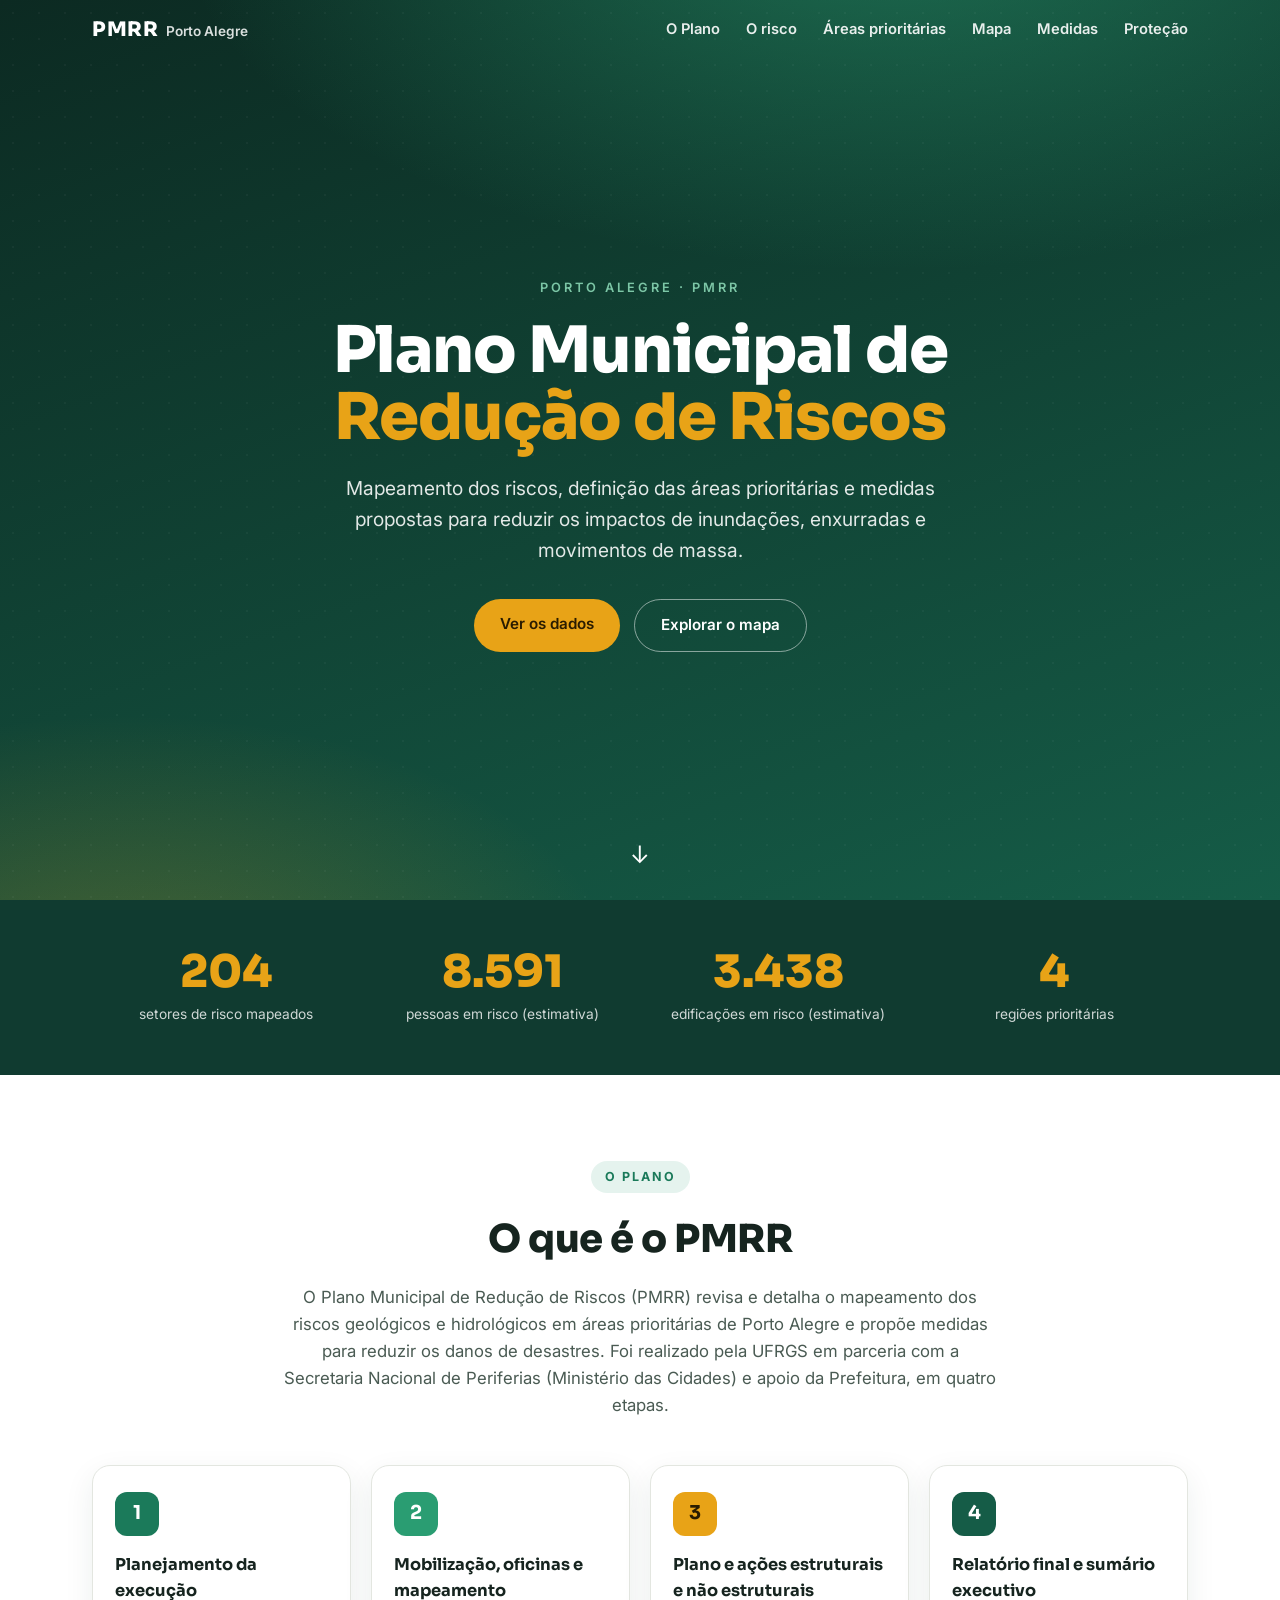
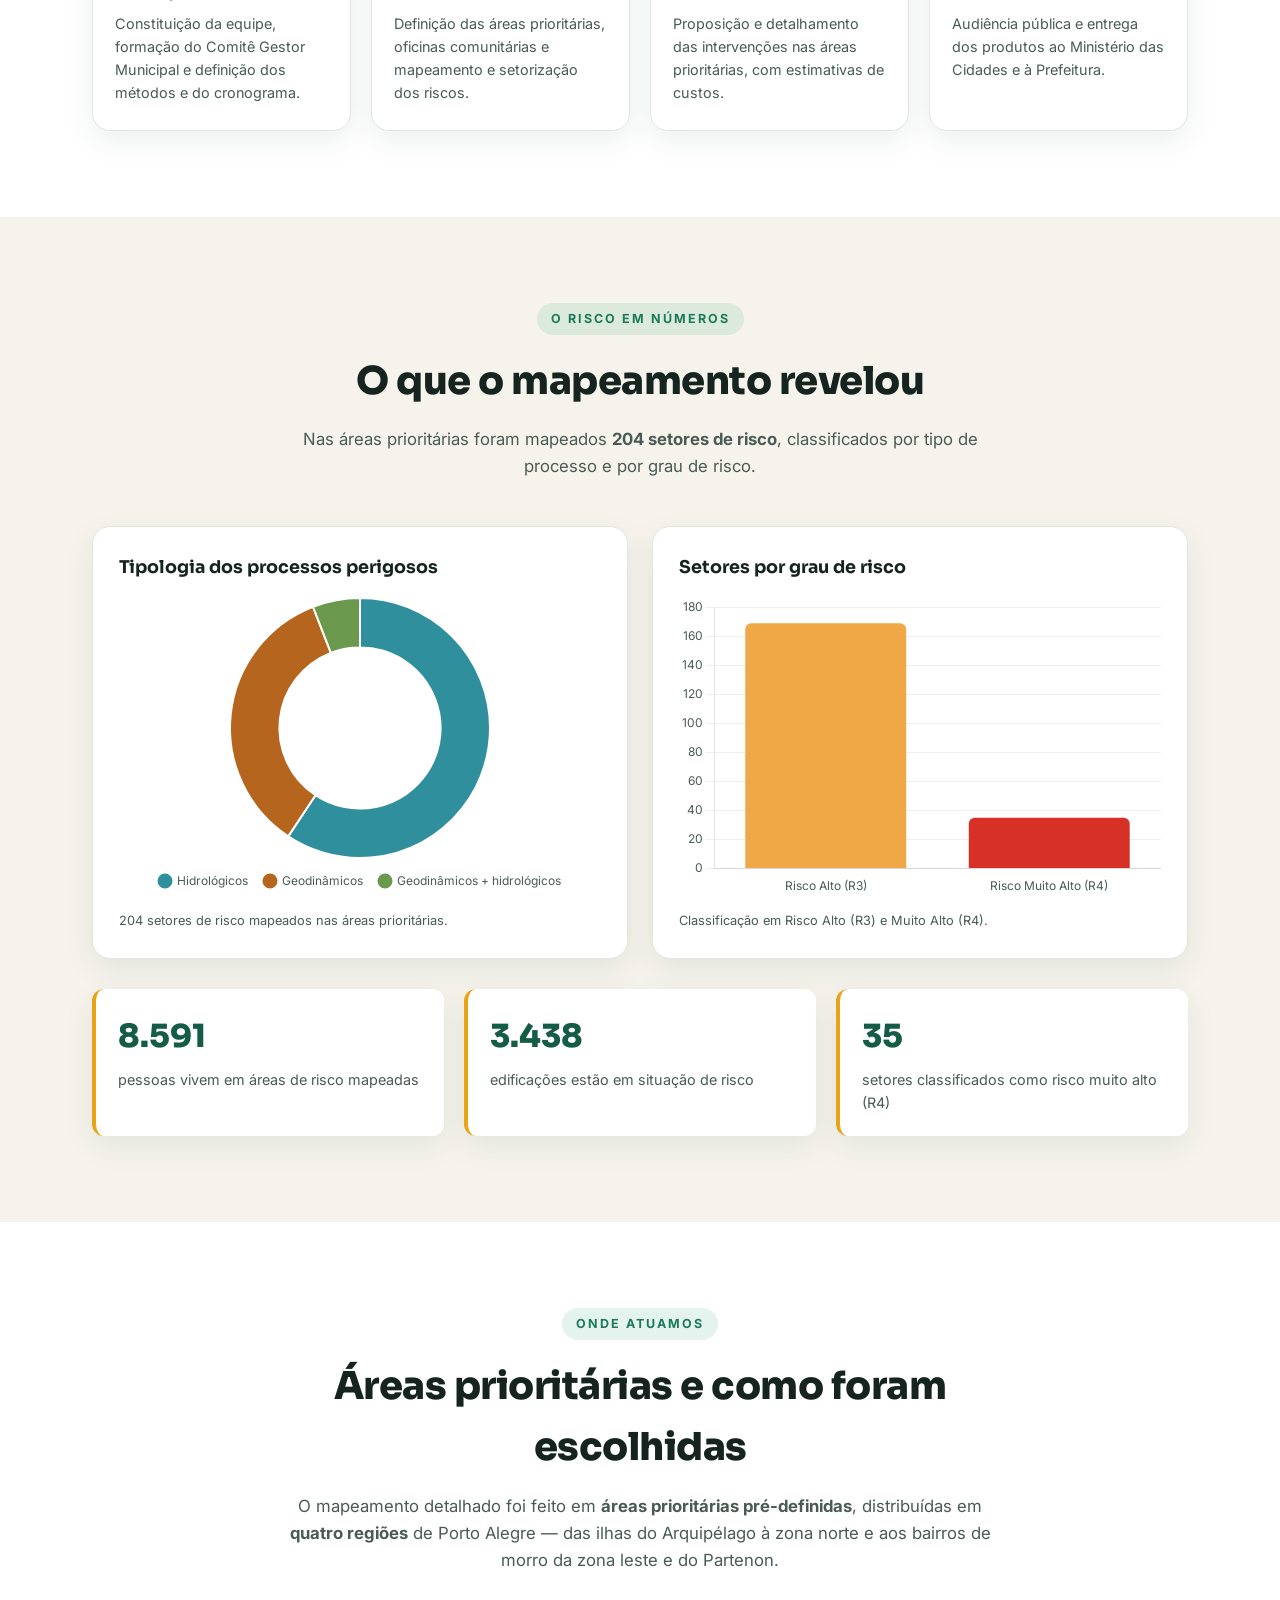
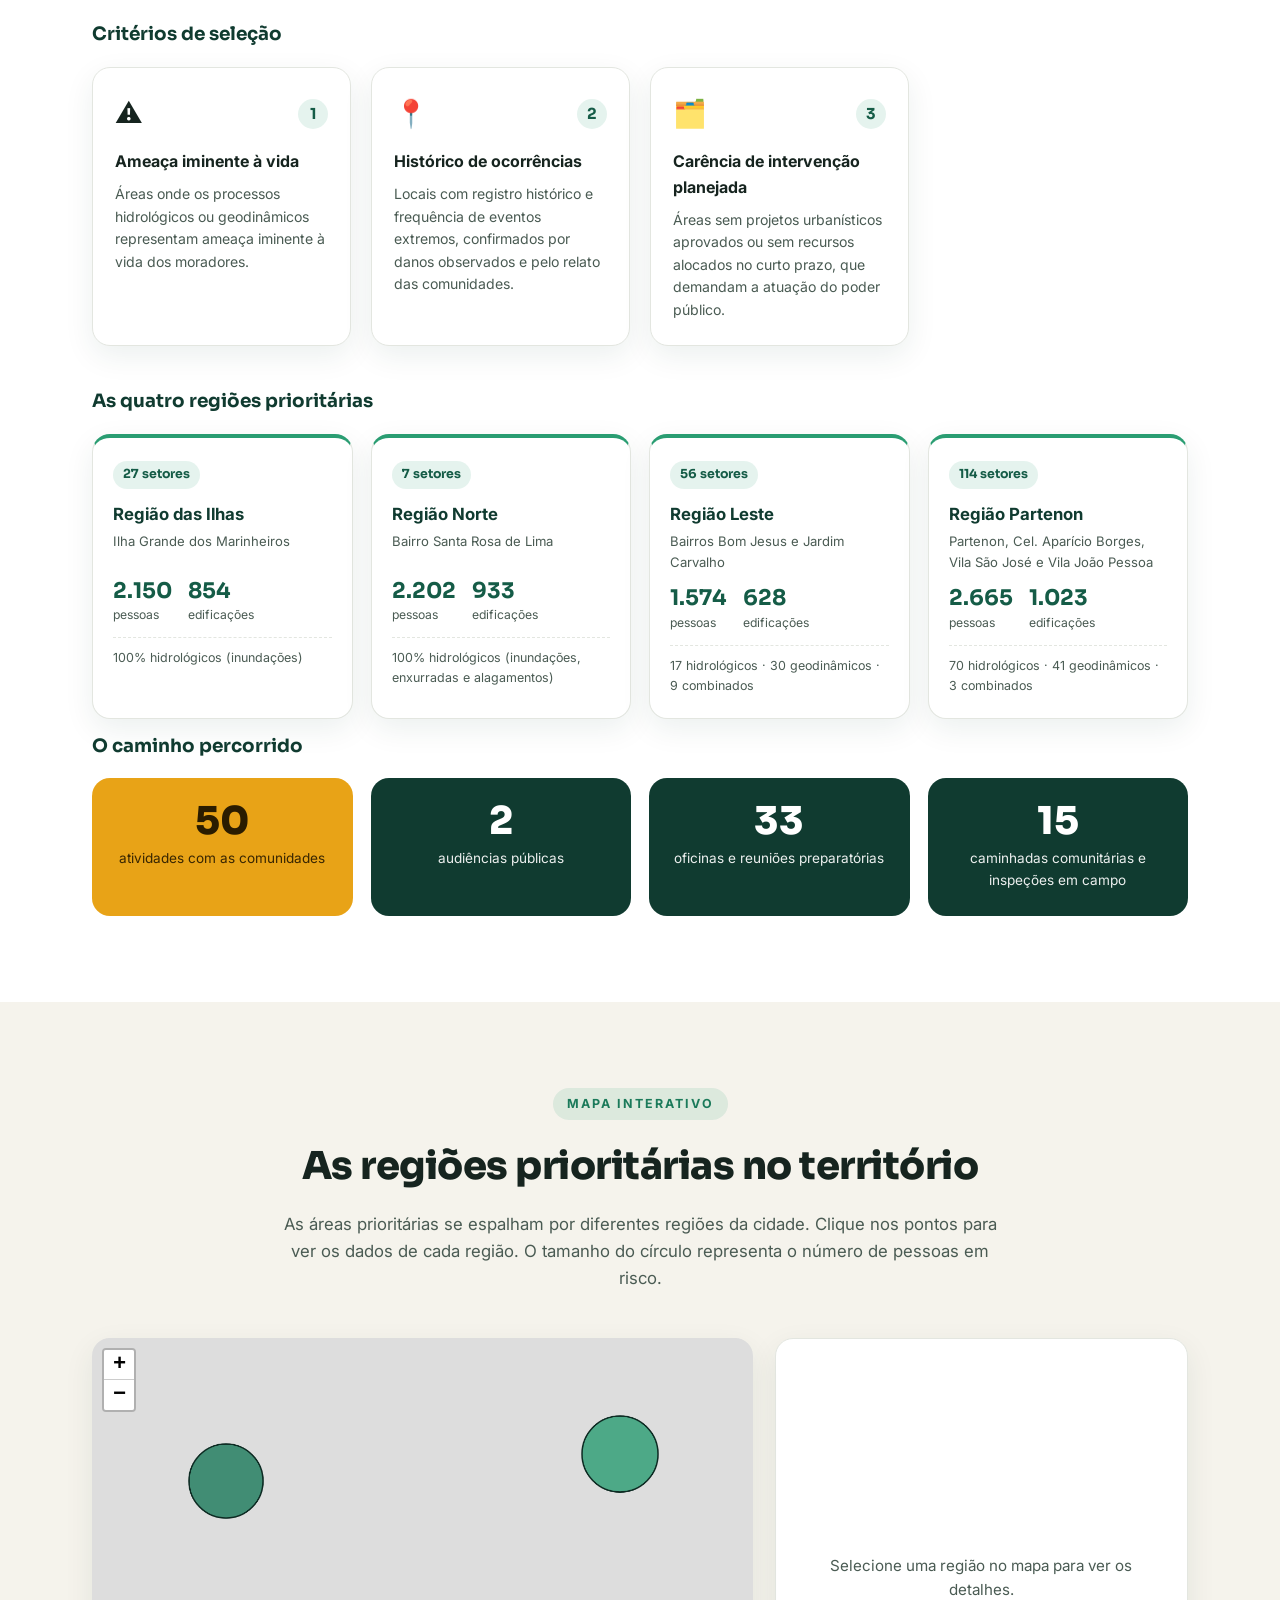
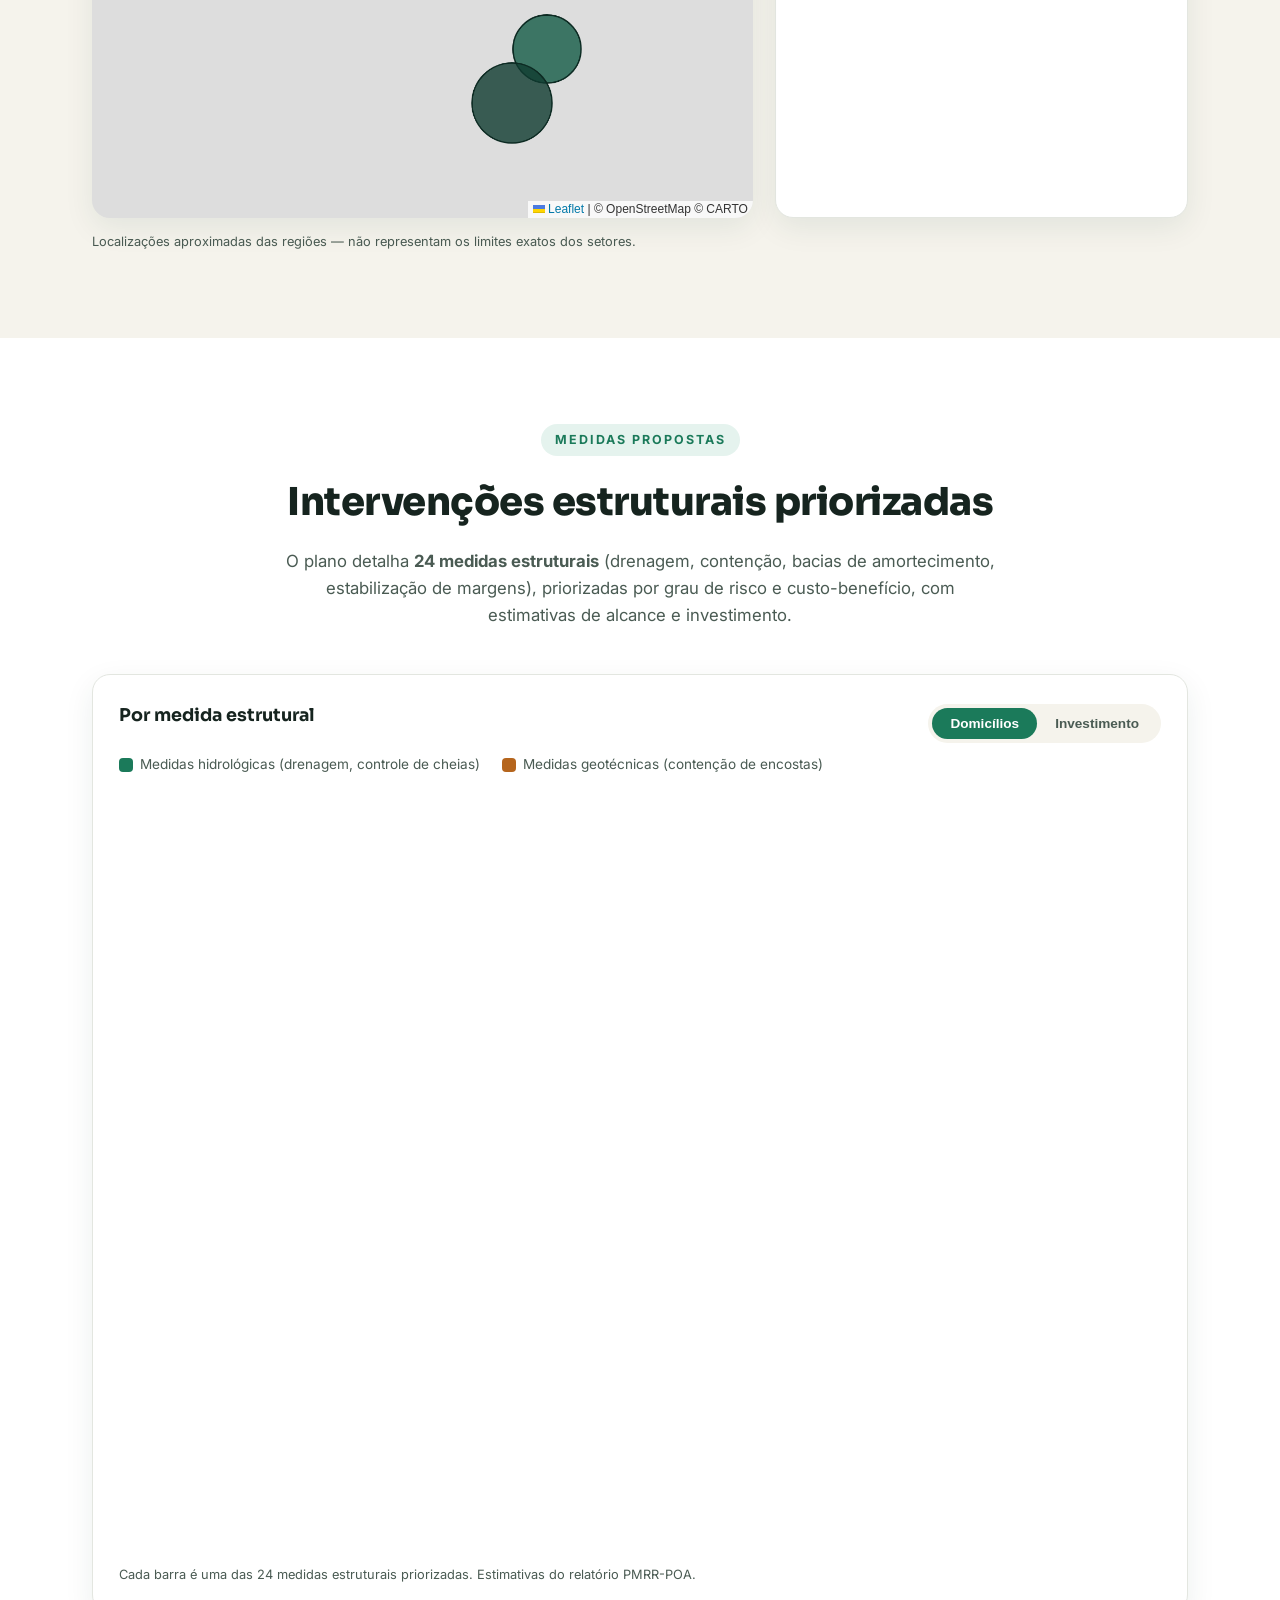
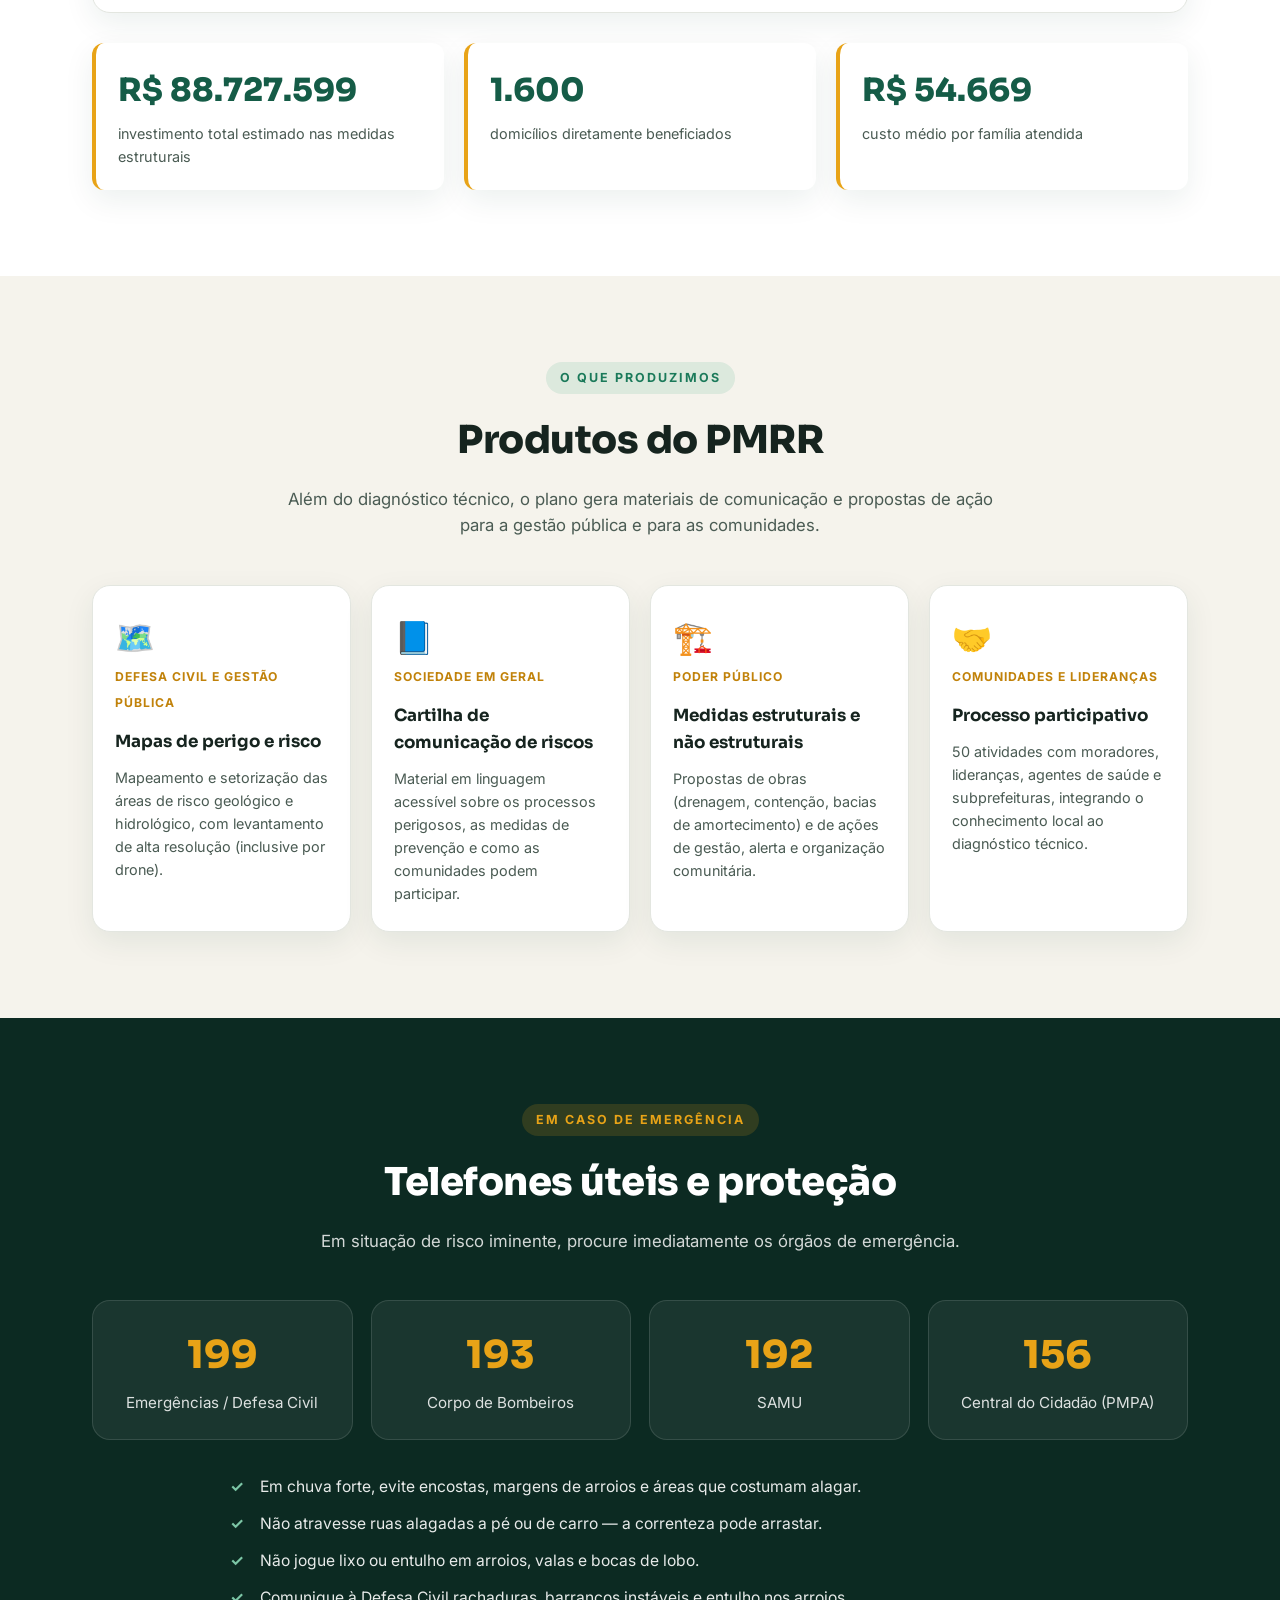
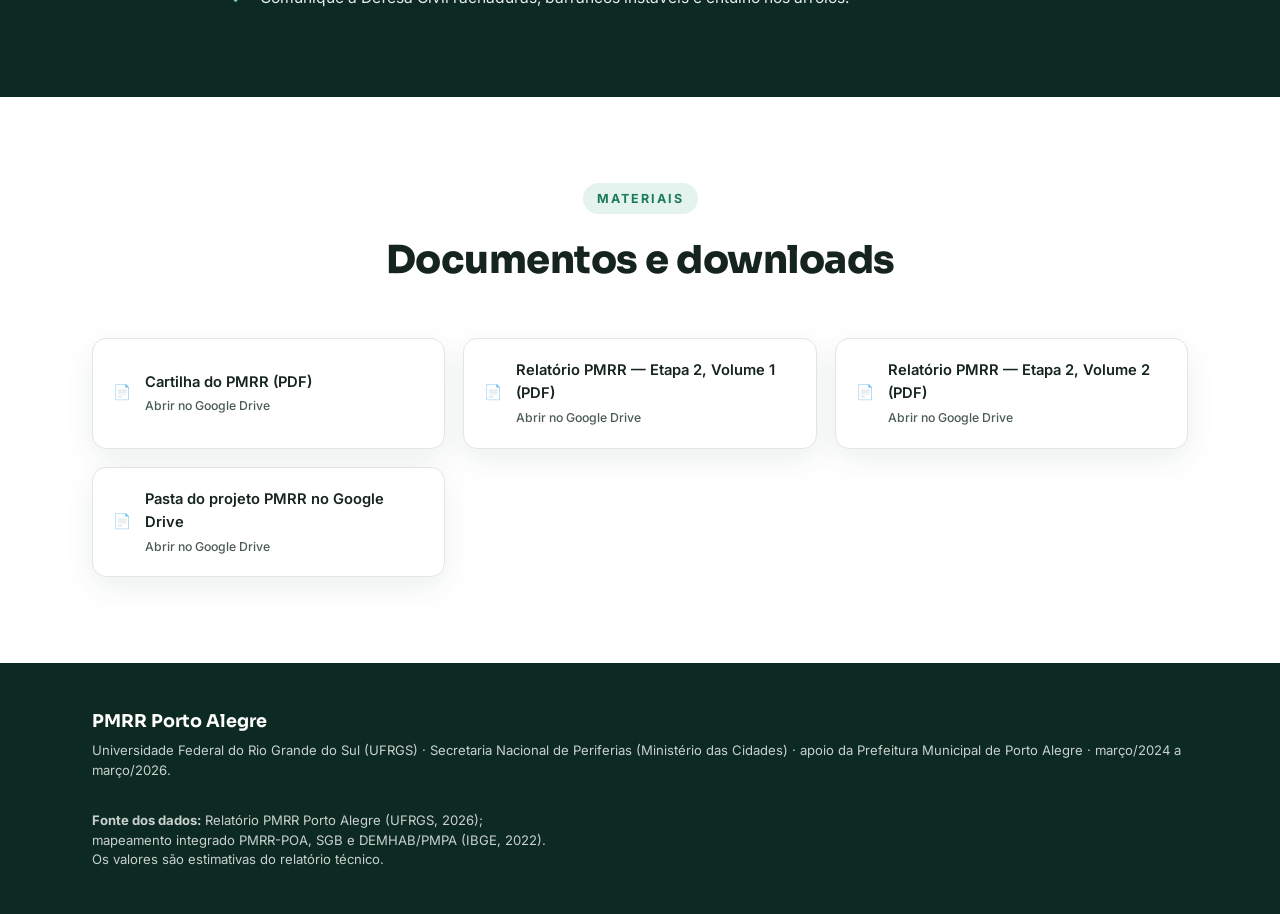
==== commit 69c20ecd: "Usa nomes reais das intervencoes no grafico de medidas Substitui os codigos (G1, H2, 091/01...) pelo" ====
--- a/index.html
+++ b/index.html
@@ -201,8 +201,12 @@
             <button class="toggle__btn" data-metric="custo">Investimento</button>
           </div>
         </div>
+        <div class="chart-legend">
+          <span><i style="background:#1b7a5a"></i> Medidas hidrológicas (drenagem, controle de cheias)</span>
+          <span><i style="background:#b5651d"></i> Medidas geotécnicas (contenção de encostas)</span>
+        </div>
         <div class="chart-wrap chart-wrap--tall"><canvas id="chartMedidas"></canvas></div>
-        <p class="card__note">Estimativas do relatório PMRR-POA. G = medida geotécnica · H = medida hidrológica.</p>
+        <p class="card__note">Cada barra é uma das 24 medidas estruturais priorizadas. Estimativas do relatório PMRR-POA.</p>
       </div>
 
       <div class="factbar">
--- a/assets/css/style.css
+++ b/assets/css/style.css
@@ -125,7 +125,11 @@
 .card__head-row { display: flex; align-items: center; justify-content: space-between; gap: 14px; flex-wrap: wrap; margin-bottom: 8px; }
 .card__note { margin-top: 14px; font-size: .8rem; color: var(--ink-soft); }
 .chart-wrap { position: relative; height: 300px; }
-.chart-wrap--tall { height: 460px; }
+.chart-wrap--tall { height: 760px; }
+
+.chart-legend { display: flex; gap: 22px; margin: 4px 0 16px; flex-wrap: wrap; }
+.chart-legend span { display: inline-flex; align-items: center; gap: 7px; font-size: .85rem; color: var(--ink-soft); }
+.chart-legend i { width: 14px; height: 14px; border-radius: 4px; display: inline-block; }
 
 .toggle { display: inline-flex; background: var(--sand); border-radius: 999px; padding: 4px; }
 .toggle__btn { border: none; background: none; padding: 8px 18px; border-radius: 999px; font-weight: 600; font-size: .85rem; color: var(--ink-soft); cursor: pointer; transition: all .2s; }
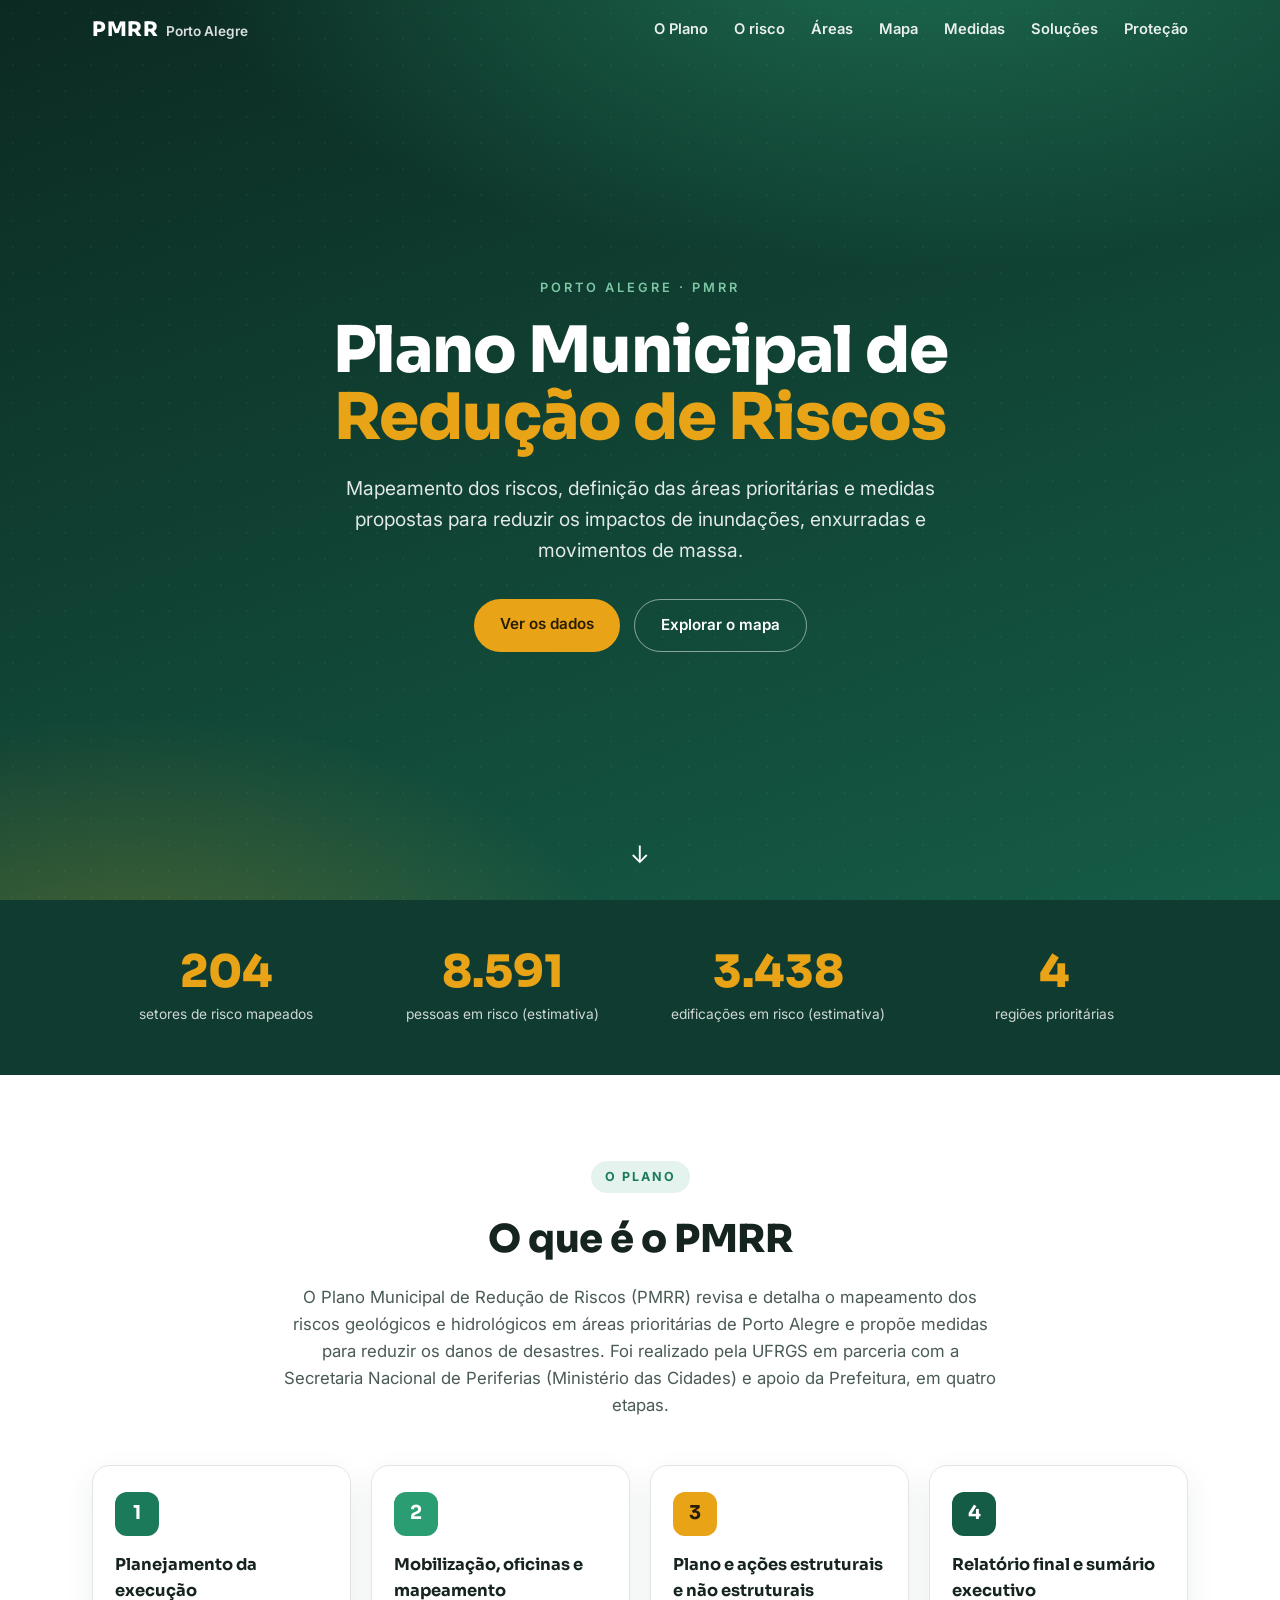
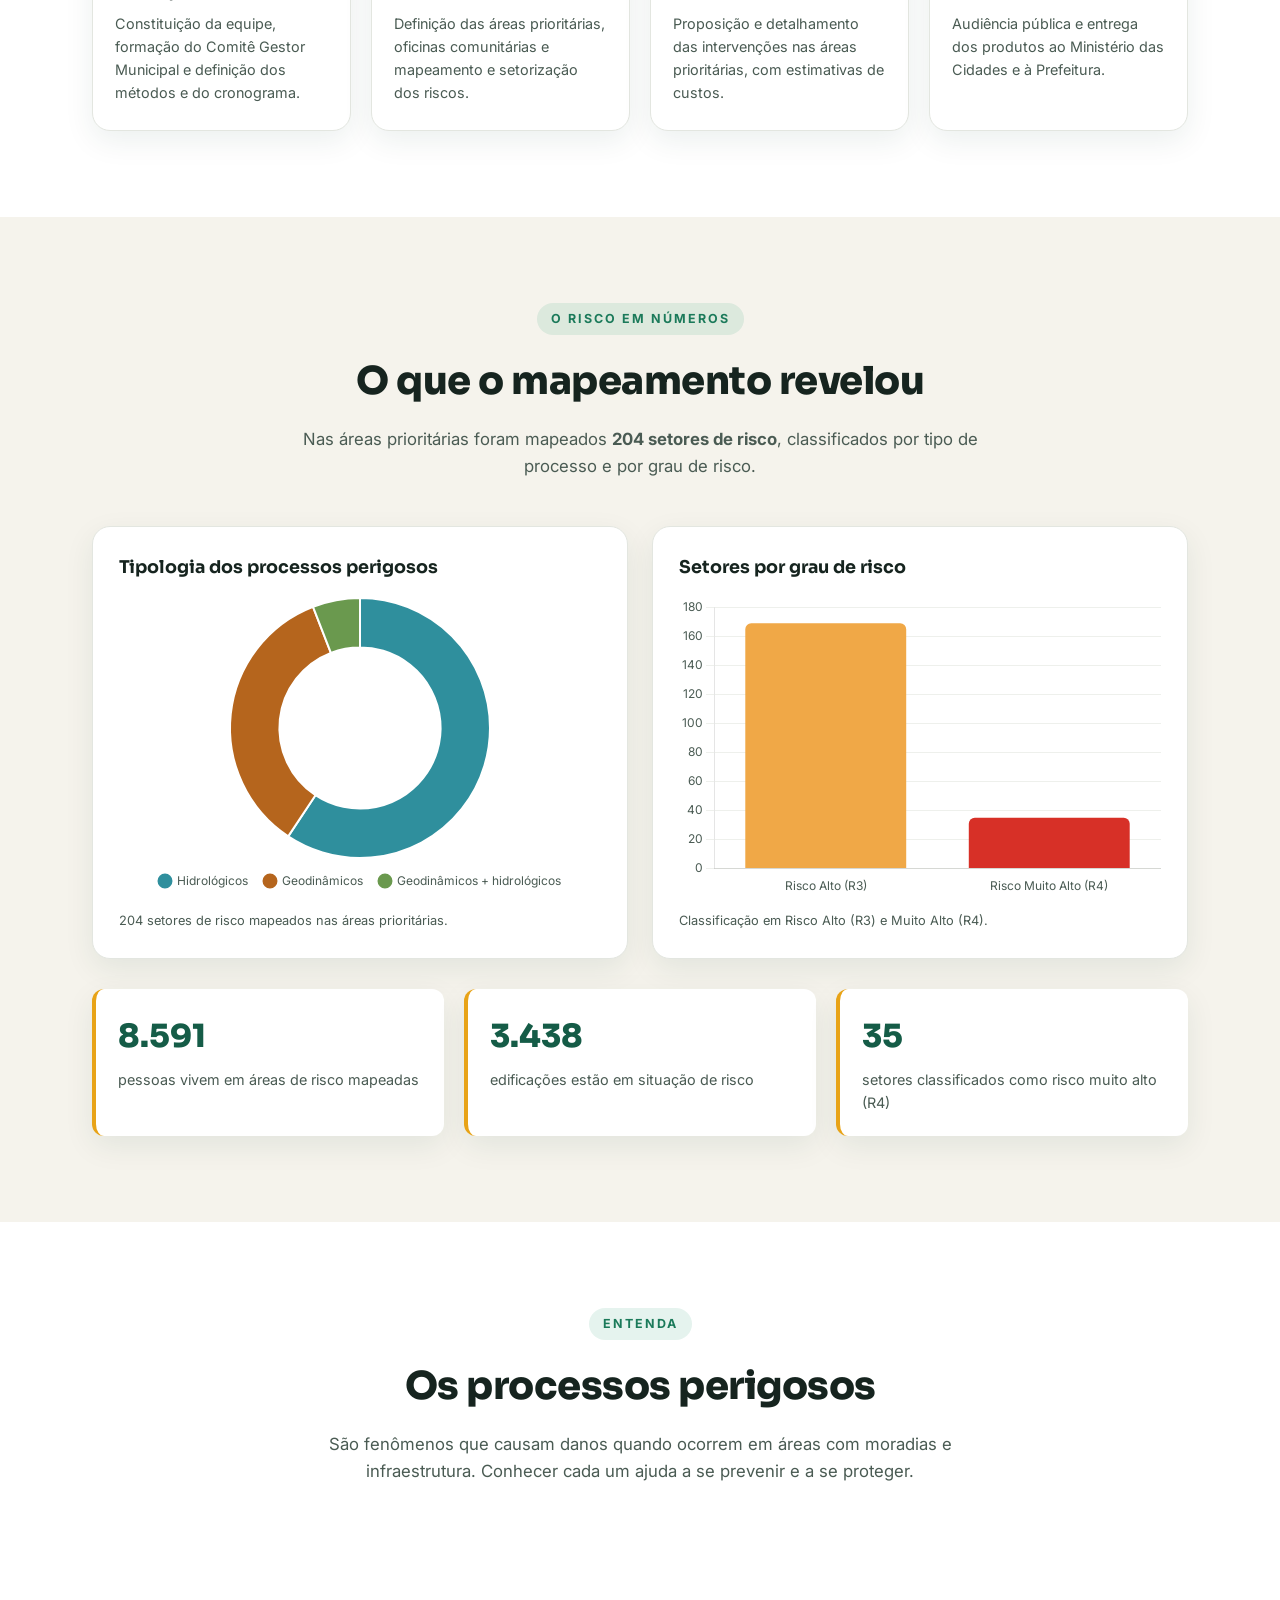
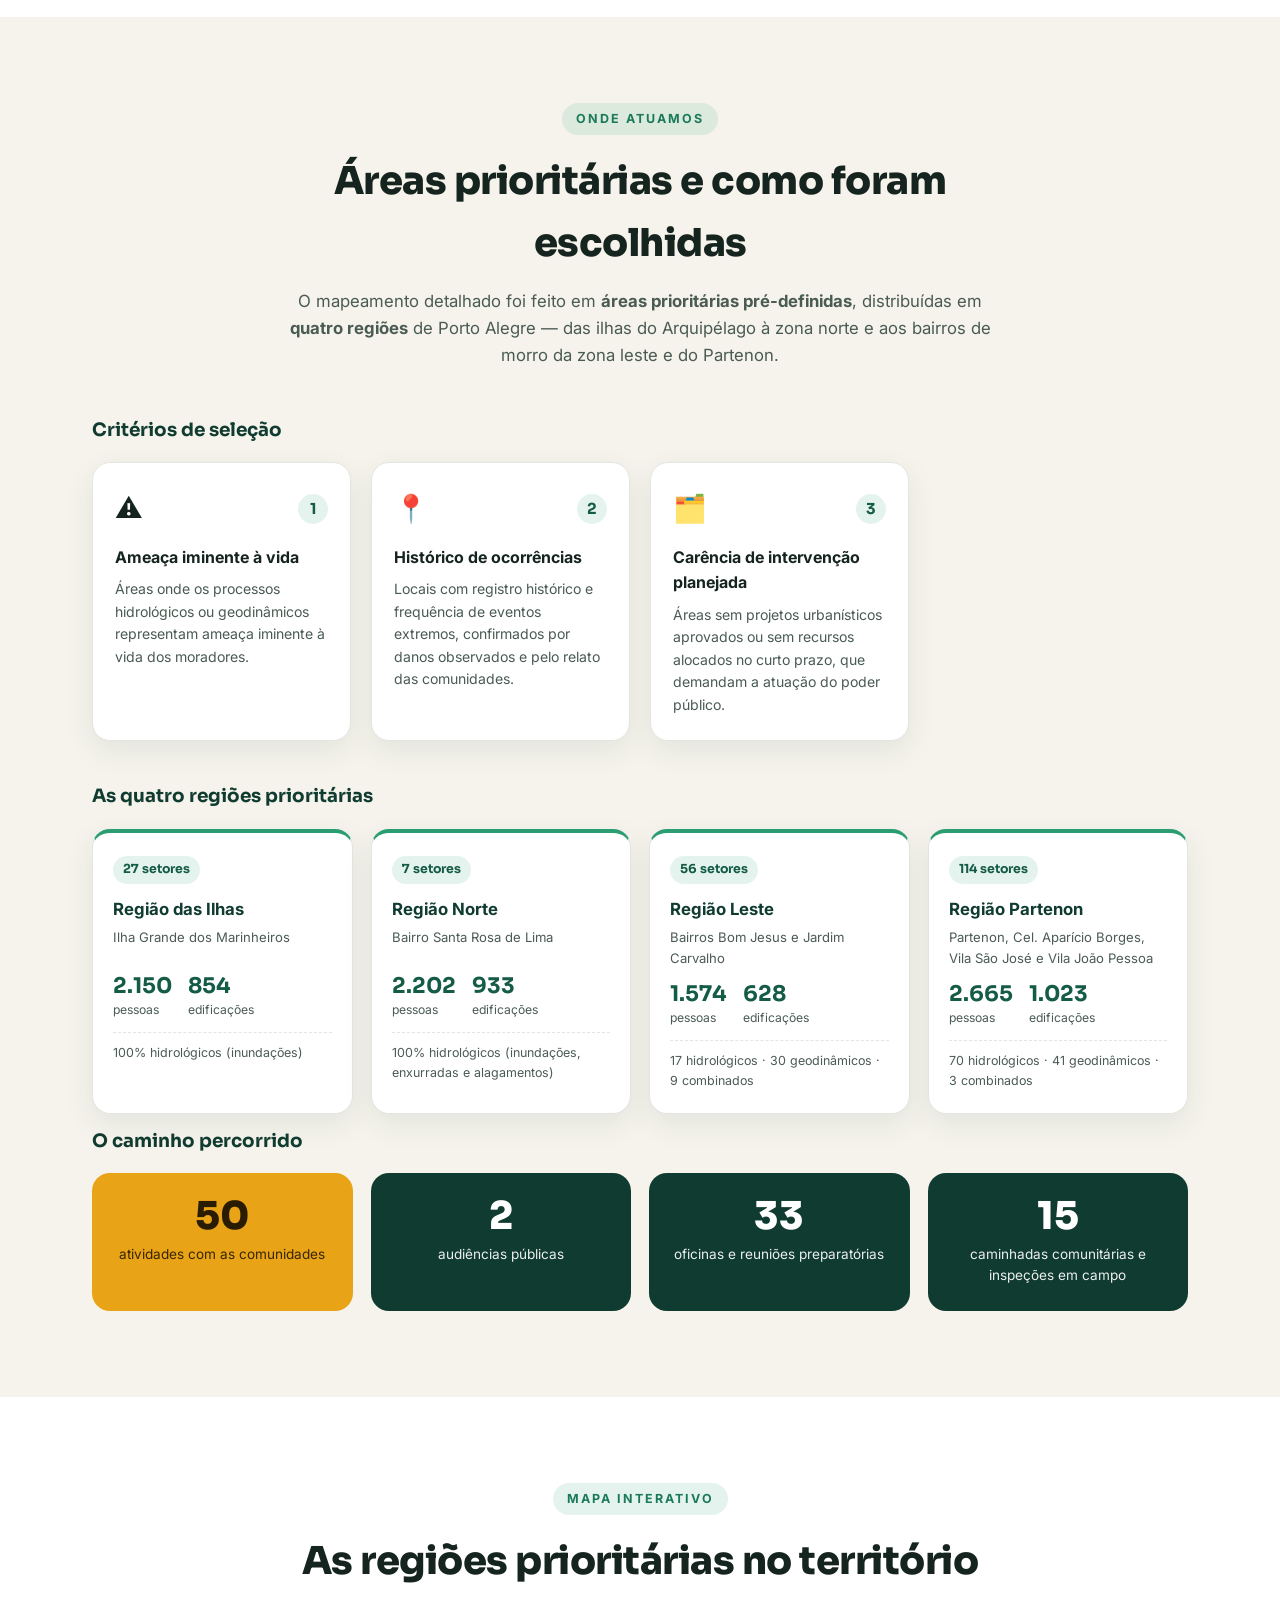
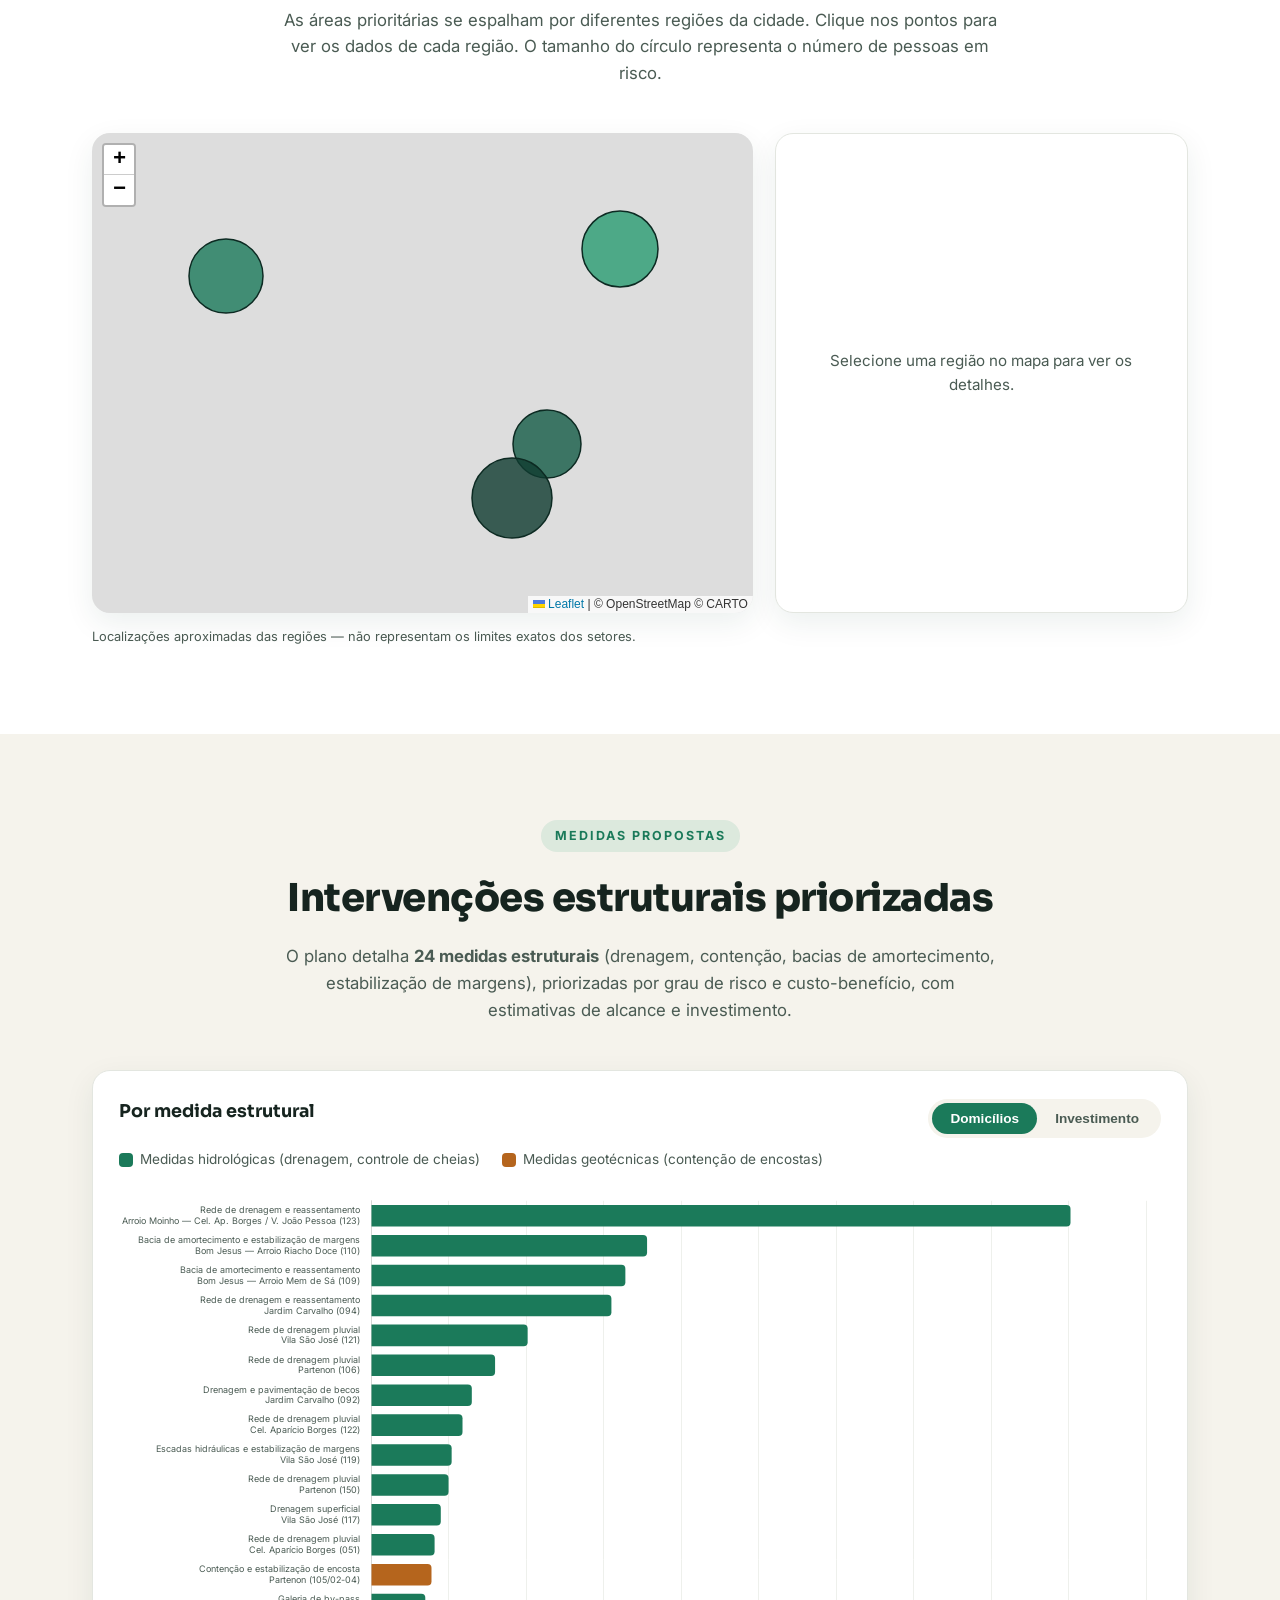
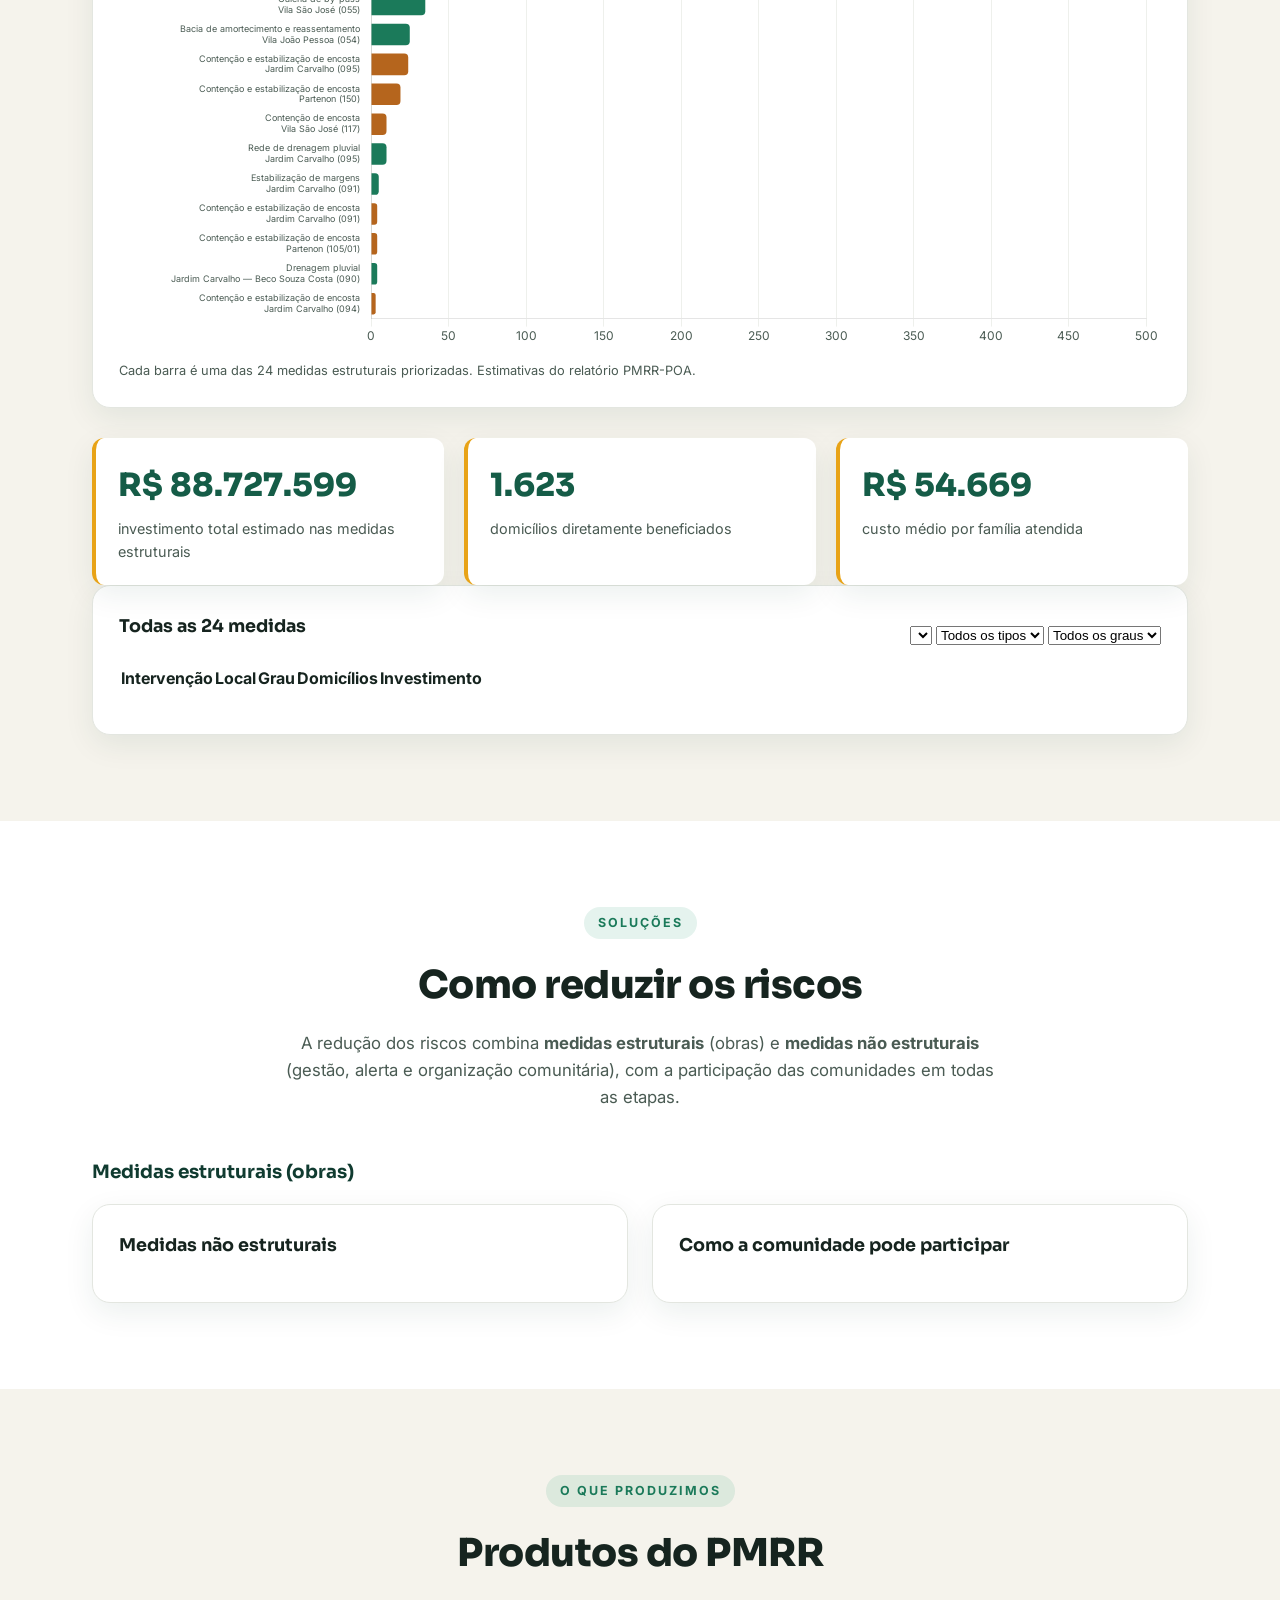
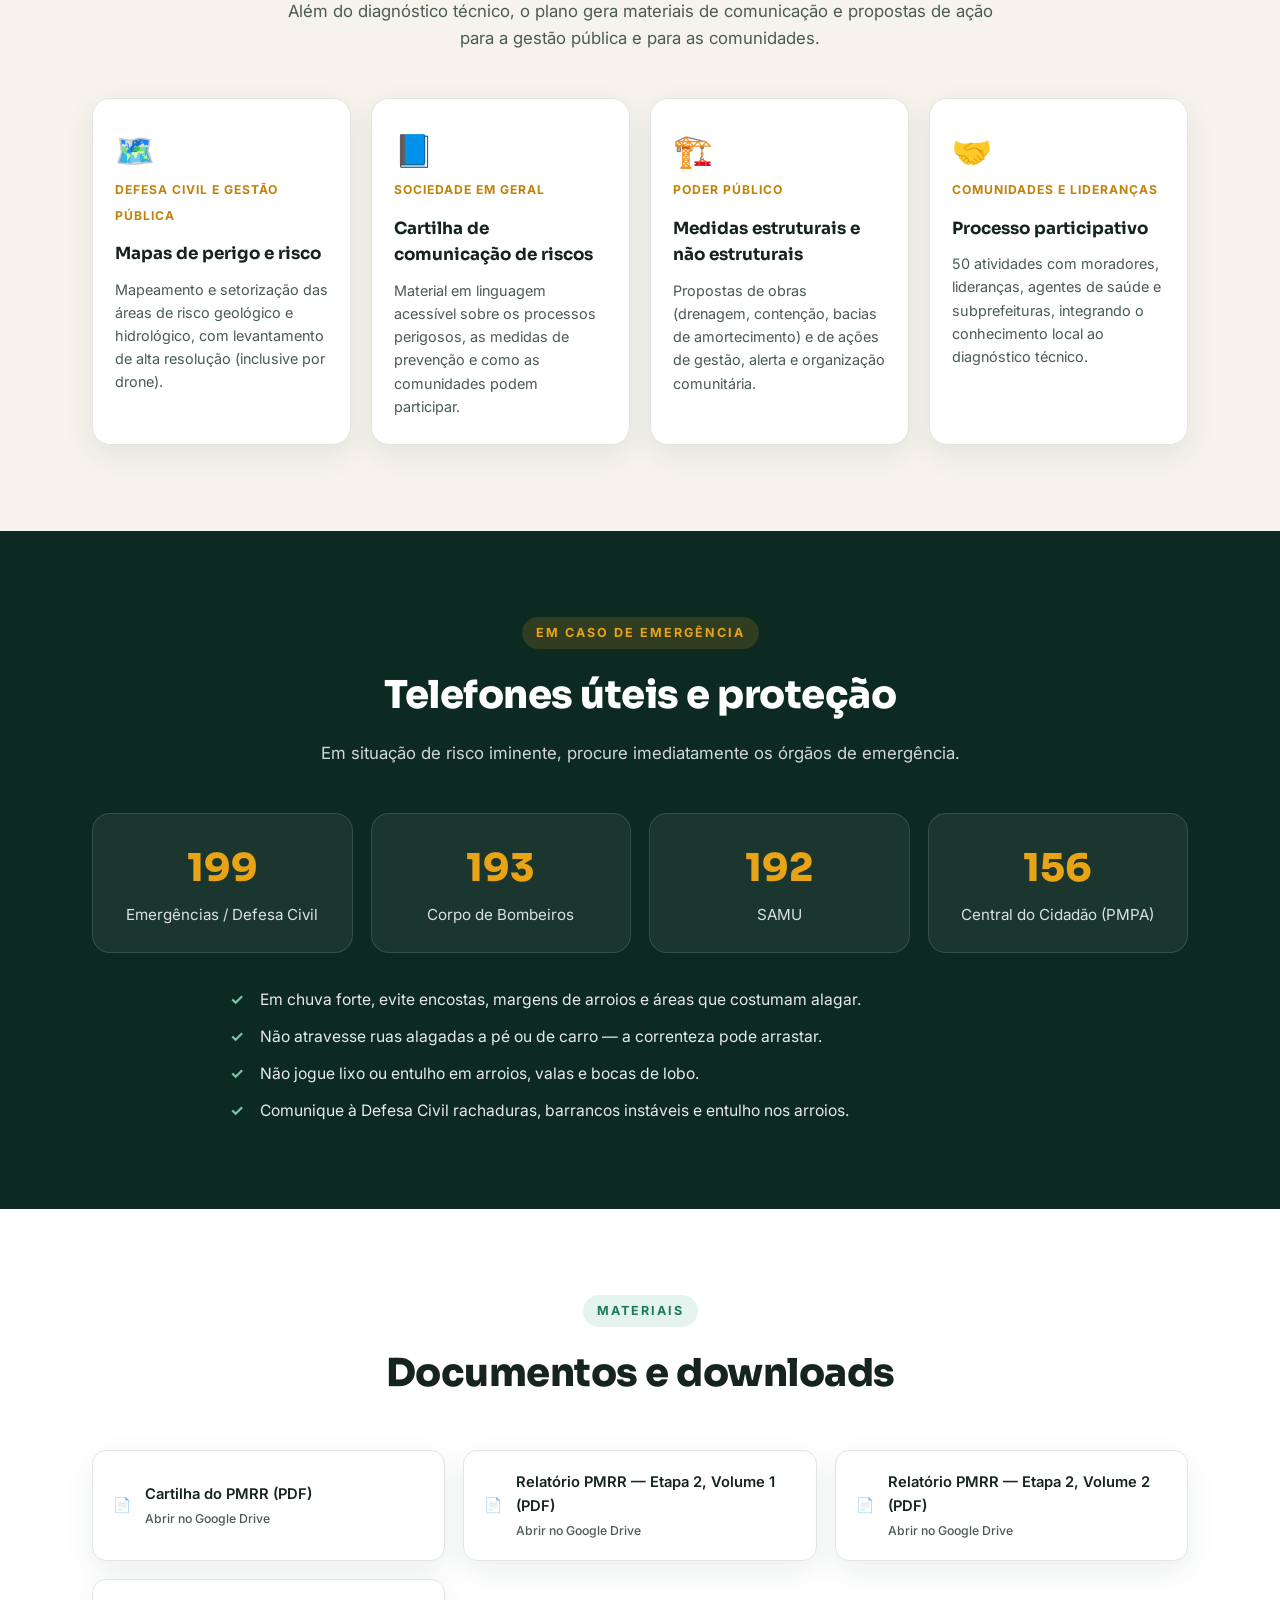
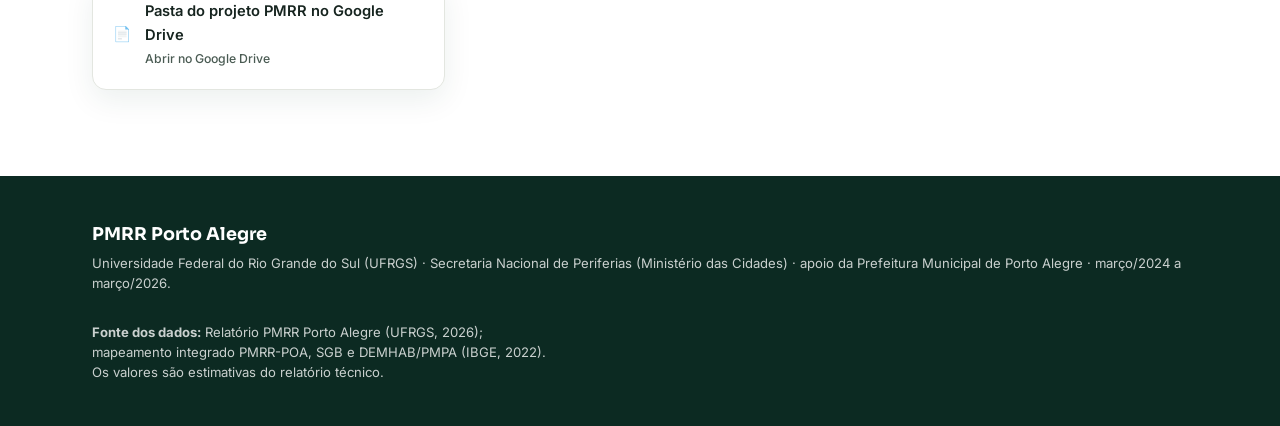
==== commit 0d65242a: "Ajusta titulo da pagina para o nome do projeto Co-Authored-By: Claude Opus 4.8 <noreply@anthropic.co" ====
--- a/index.html
+++ b/index.html
@@ -3,7 +3,7 @@
 <head>
   <meta charset="UTF-8" />
   <meta name="viewport" content="width=device-width, initial-scale=1.0" />
-  <title>PMRR Porto Alegre — Plano Municipal de Redução de Riscos</title>
+  <title>Plano Municipal de Redução de Riscos de Porto Alegre</title>
   <meta name="description" content="Dados e resultados do Plano Municipal de Redução de Riscos de Porto Alegre: áreas prioritárias, mapeamento dos setores de risco e medidas propostas." />
 
   <link rel="preconnect" href="https://fonts.googleapis.com" />
@@ -25,9 +25,10 @@
       <nav class="nav__links" id="navLinks">
         <a href="#sobre">O Plano</a>
         <a href="#risco">O risco</a>
-        <a href="#areas">Áreas prioritárias</a>
+        <a href="#areas">Áreas</a>
         <a href="#mapa">Mapa</a>
         <a href="#acoes">Medidas</a>
+        <a href="#solucoes">Soluções</a>
         <a href="#protecao">Proteção</a>
       </nav>
       <button class="nav__toggle" id="navToggle" aria-label="Abrir menu">☰</button>
@@ -134,8 +135,23 @@
     </div>
   </section>
 
+  <!-- PROCESSOS PERIGOSOS -->
+  <section class="section" id="processos">
+    <div class="container">
+      <div class="section__head">
+        <span class="section__tag">Entenda</span>
+        <h2>Os processos perigosos</h2>
+        <p class="section__intro">
+          São fenômenos que causam danos quando ocorrem em áreas com moradias e
+          infraestrutura. Conhecer cada um ajuda a se prevenir e a se proteger.
+        </p>
+      </div>
+      <div class="processos-grid" id="processos-perigosos"></div>
+    </div>
+  </section>
+
   <!-- ÁREAS PRIORITÁRIAS -->
-  <section class="section" id="areas">
+  <section class="section section--alt" id="areas">
     <div class="container">
       <div class="section__head">
         <span class="section__tag">Onde atuamos</span>
@@ -159,7 +175,7 @@
   </section>
 
   <!-- MAPA -->
-  <section class="section section--alt" id="mapa">
+  <section class="section" id="mapa">
     <div class="container">
       <div class="section__head">
         <span class="section__tag">Mapa interativo</span>
@@ -181,7 +197,7 @@
   </section>
 
   <!-- MEDIDAS / INVESTIMENTO -->
-  <section class="section" id="acoes">
+  <section class="section section--alt" id="acoes">
     <div class="container">
       <div class="section__head">
         <span class="section__tag">Medidas propostas</span>
@@ -223,6 +239,66 @@
           <span class="fact__txt">custo médio por família atendida</span>
         </div>
       </div>
+
+      <div class="card tabela-card">
+        <div class="card__head-row">
+          <h3>Todas as 24 medidas</h3>
+          <div class="filtros" id="medidasFiltros">
+            <select id="filtroRegiao" class="filtro"></select>
+            <select id="filtroTipo" class="filtro">
+              <option value="">Todos os tipos</option>
+              <option value="H">Hidrológicas</option>
+              <option value="G">Geotécnicas</option>
+            </select>
+            <select id="filtroGrau" class="filtro">
+              <option value="">Todos os graus</option>
+              <option value="R4">Muito Alto (R4)</option>
+              <option value="R3">Alto (R3)</option>
+            </select>
+          </div>
+        </div>
+        <div class="tabela-wrap">
+          <table class="tabela" id="tabelaMedidas">
+            <thead>
+              <tr>
+                <th>Intervenção</th><th>Local</th><th>Grau</th>
+                <th class="num">Domicílios</th><th class="num">Investimento</th>
+              </tr>
+            </thead>
+            <tbody id="tabelaMedidasBody"></tbody>
+          </table>
+        </div>
+        <p class="card__note" id="tabelaResumo"></p>
+      </div>
+    </div>
+  </section>
+
+  <!-- SOLUÇÕES -->
+  <section class="section" id="solucoes">
+    <div class="container">
+      <div class="section__head">
+        <span class="section__tag">Soluções</span>
+        <h2>Como reduzir os riscos</h2>
+        <p class="section__intro">
+          A redução dos riscos combina <strong>medidas estruturais</strong> (obras) e
+          <strong>medidas não estruturais</strong> (gestão, alerta e organização
+          comunitária), com a participação das comunidades em todas as etapas.
+        </p>
+      </div>
+
+      <h3 class="block-title">Medidas estruturais (obras)</h3>
+      <div class="soluo-grid" id="solucoes-estruturais"></div>
+
+      <div class="grid-2 solucoes-2">
+        <div class="card">
+          <h3>Medidas não estruturais</h3>
+          <ul class="lista-check" id="solucoes-nao-estruturais"></ul>
+        </div>
+        <div class="card">
+          <h3>Como a comunidade pode participar</h3>
+          <div class="particip" id="participacao-grid"></div>
+        </div>
+      </div>
     </div>
   </section>
 
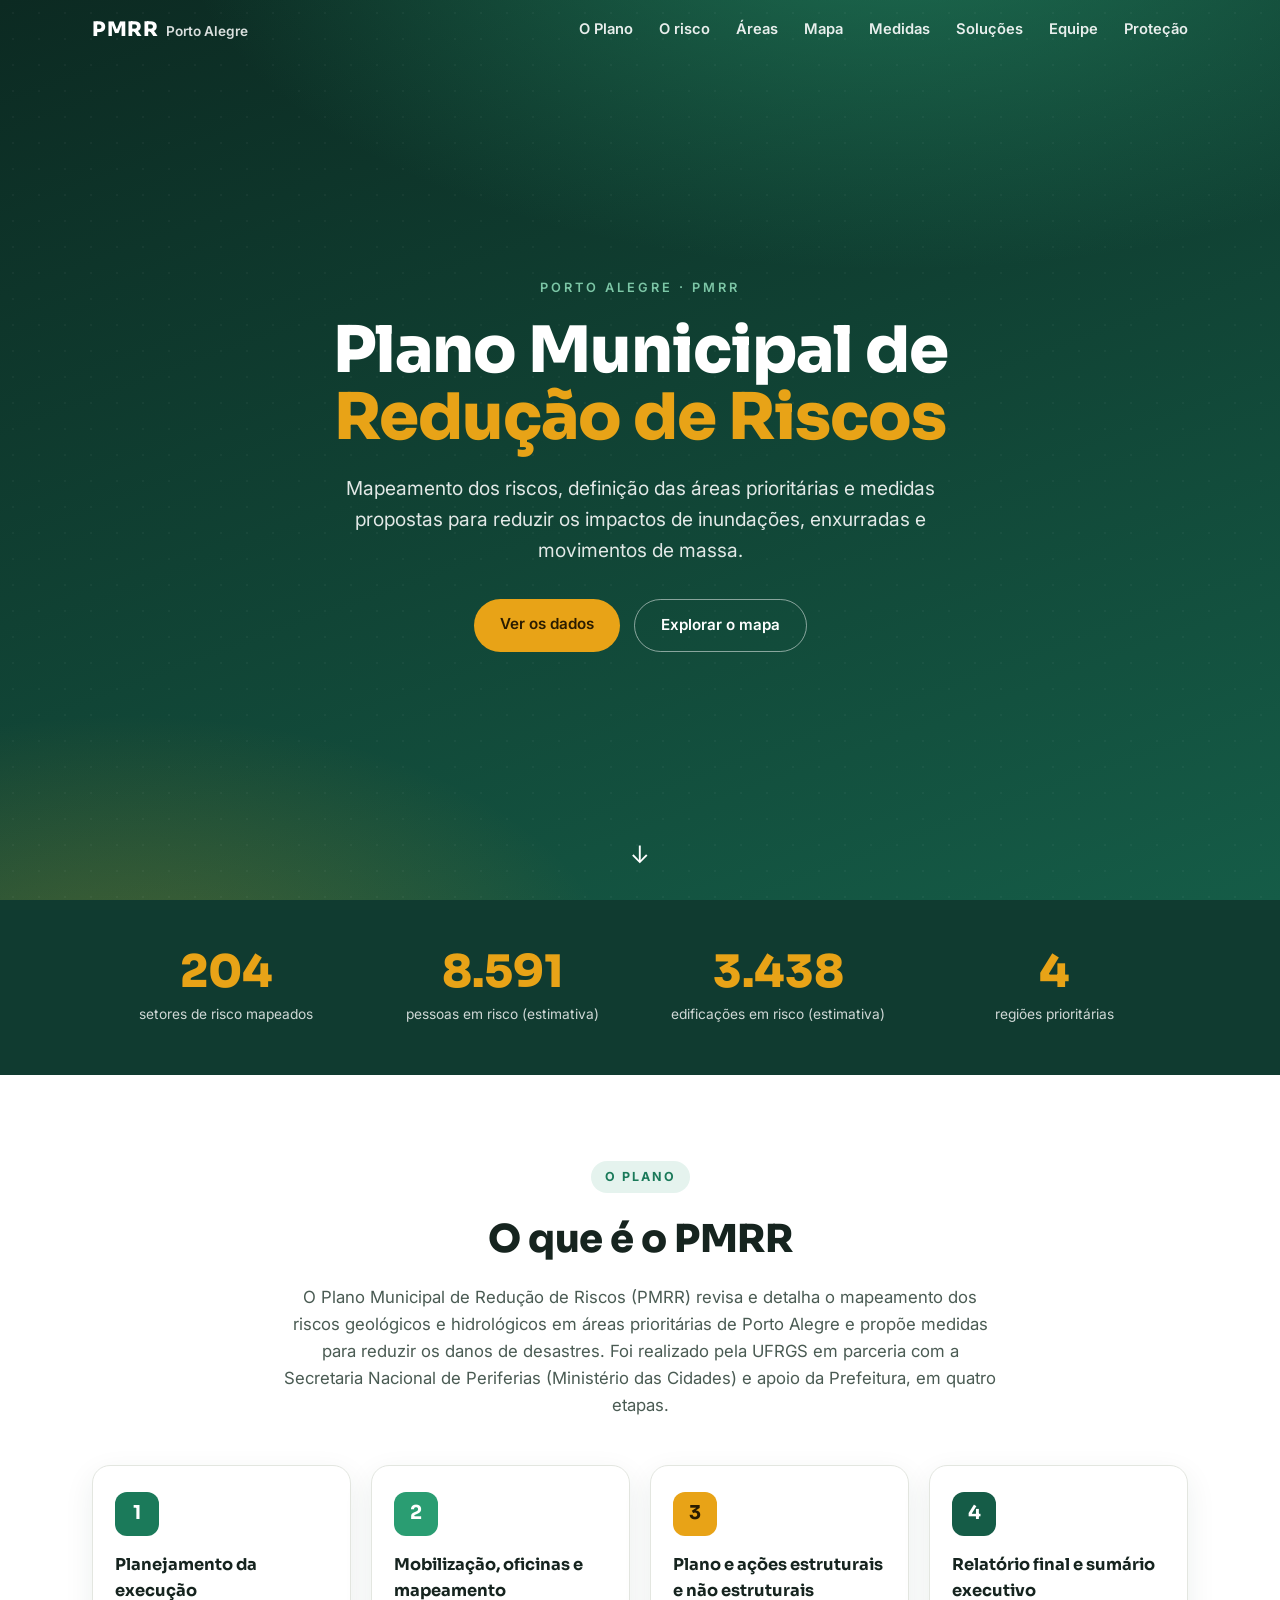
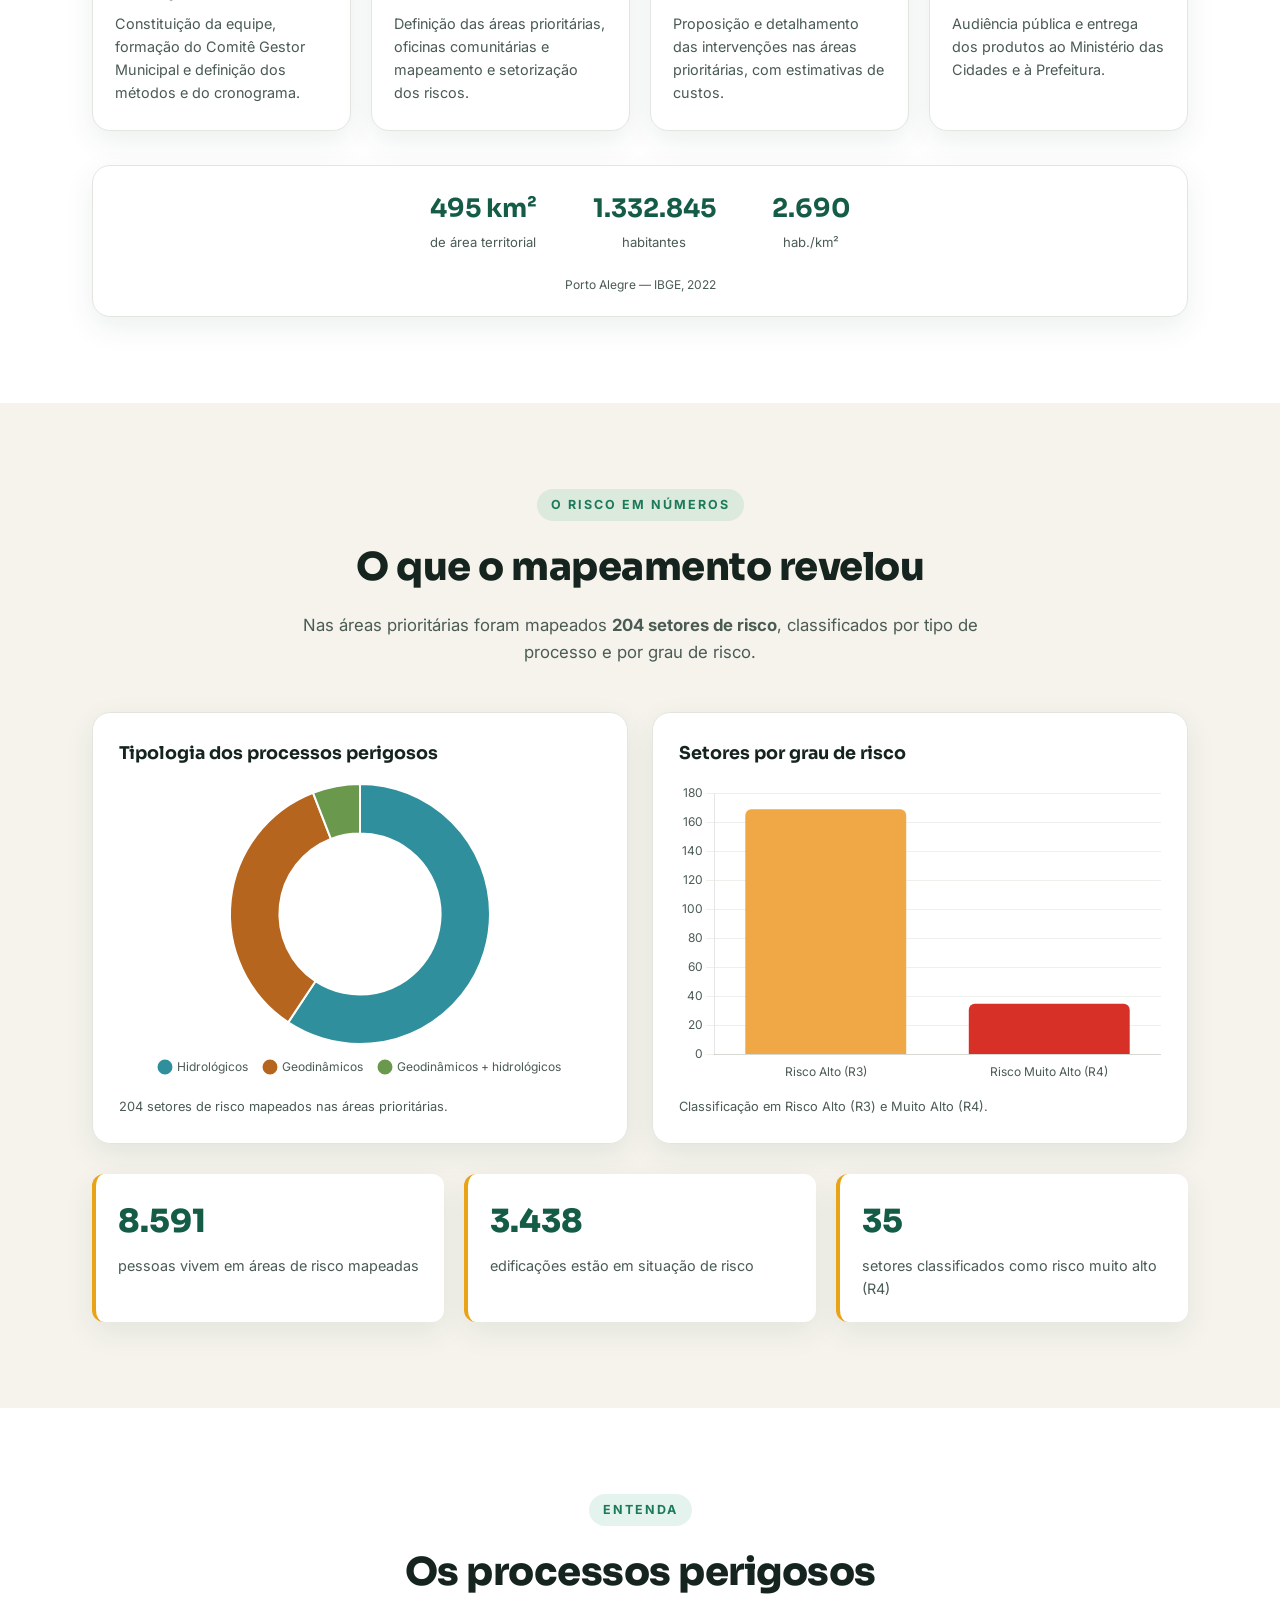
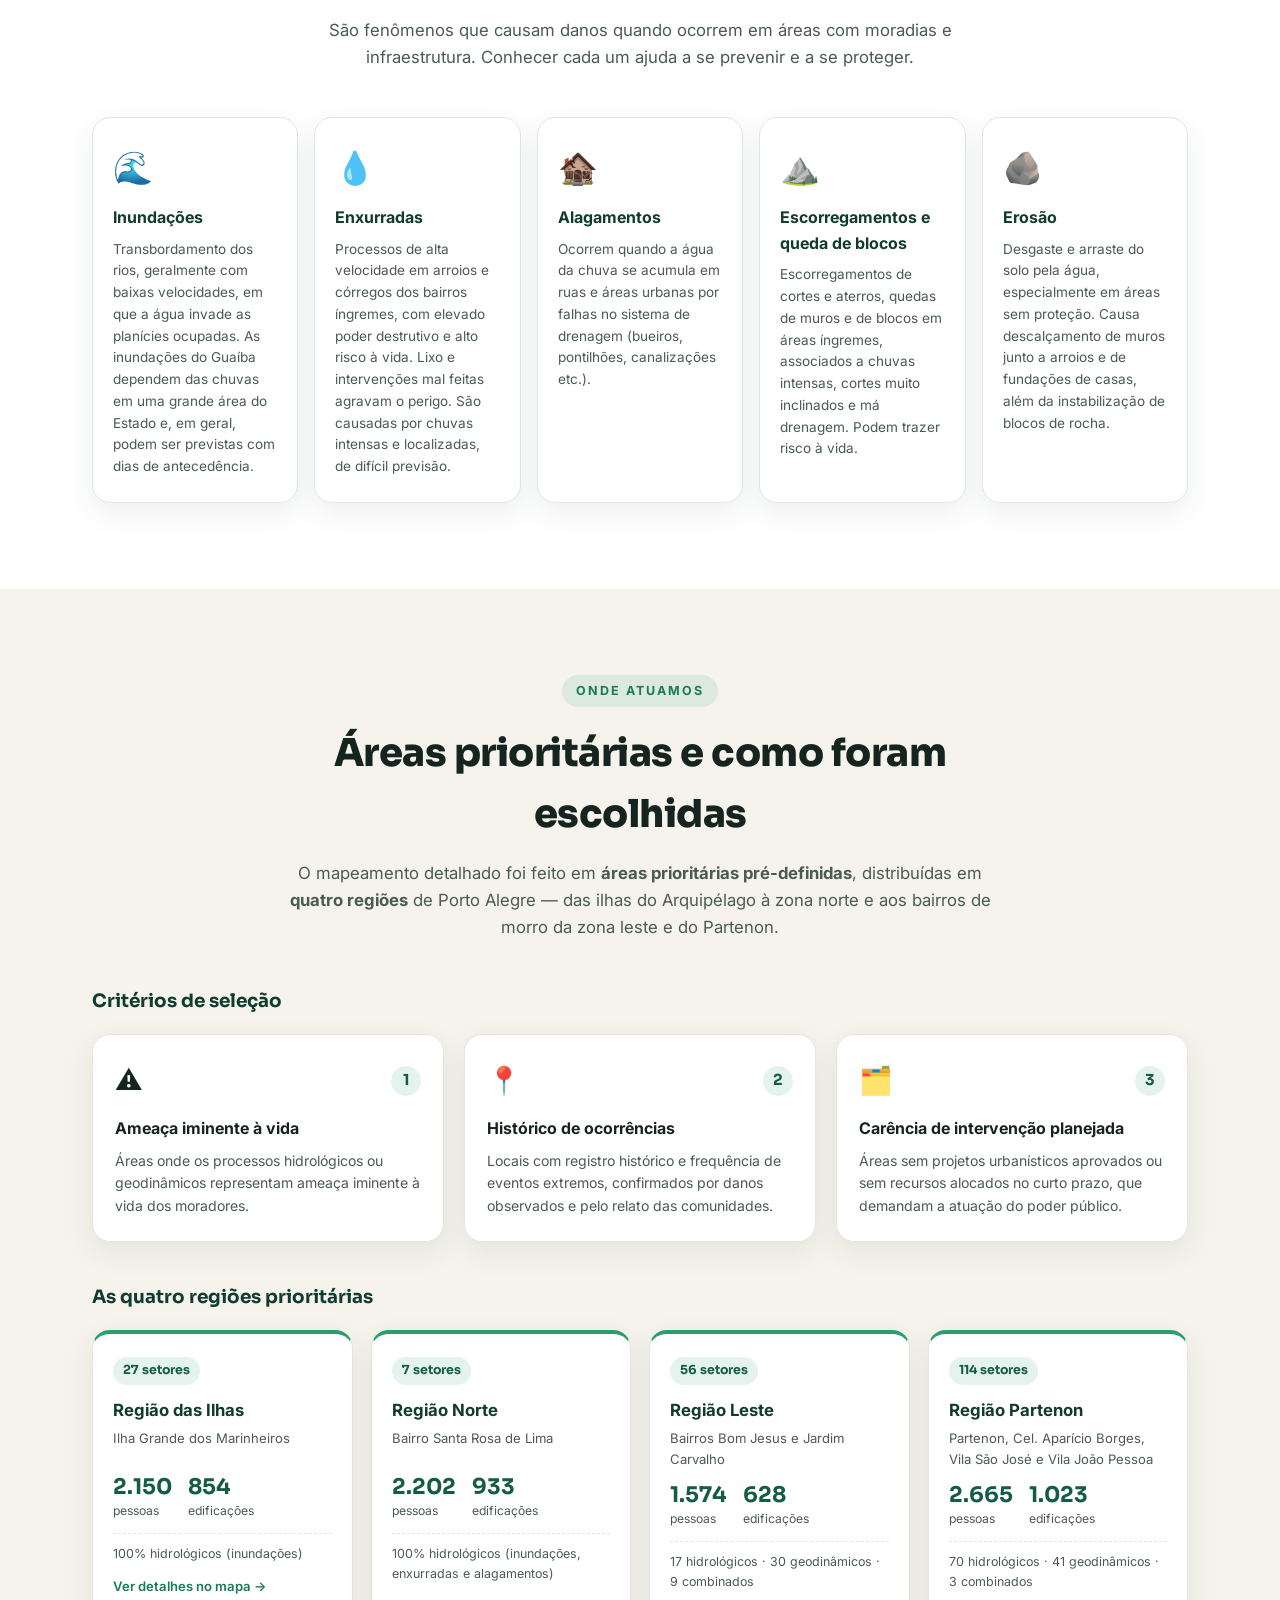
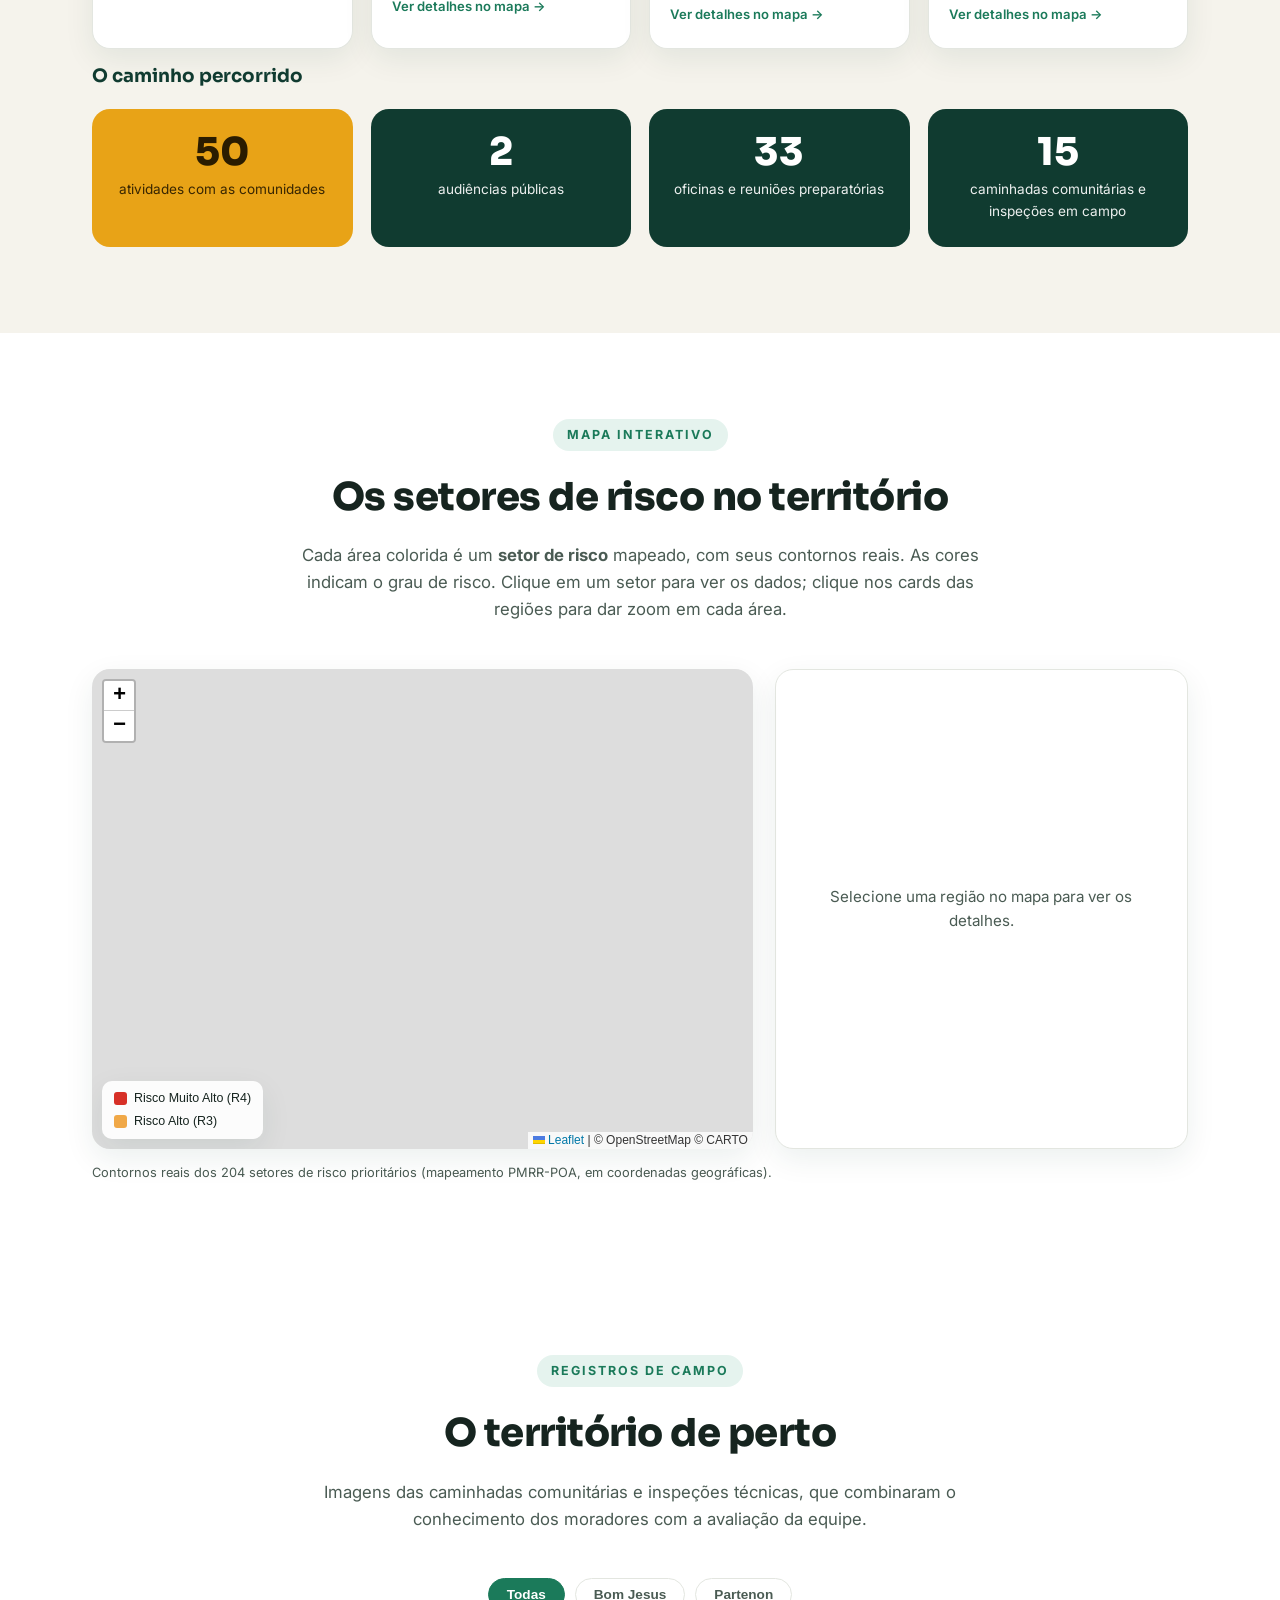
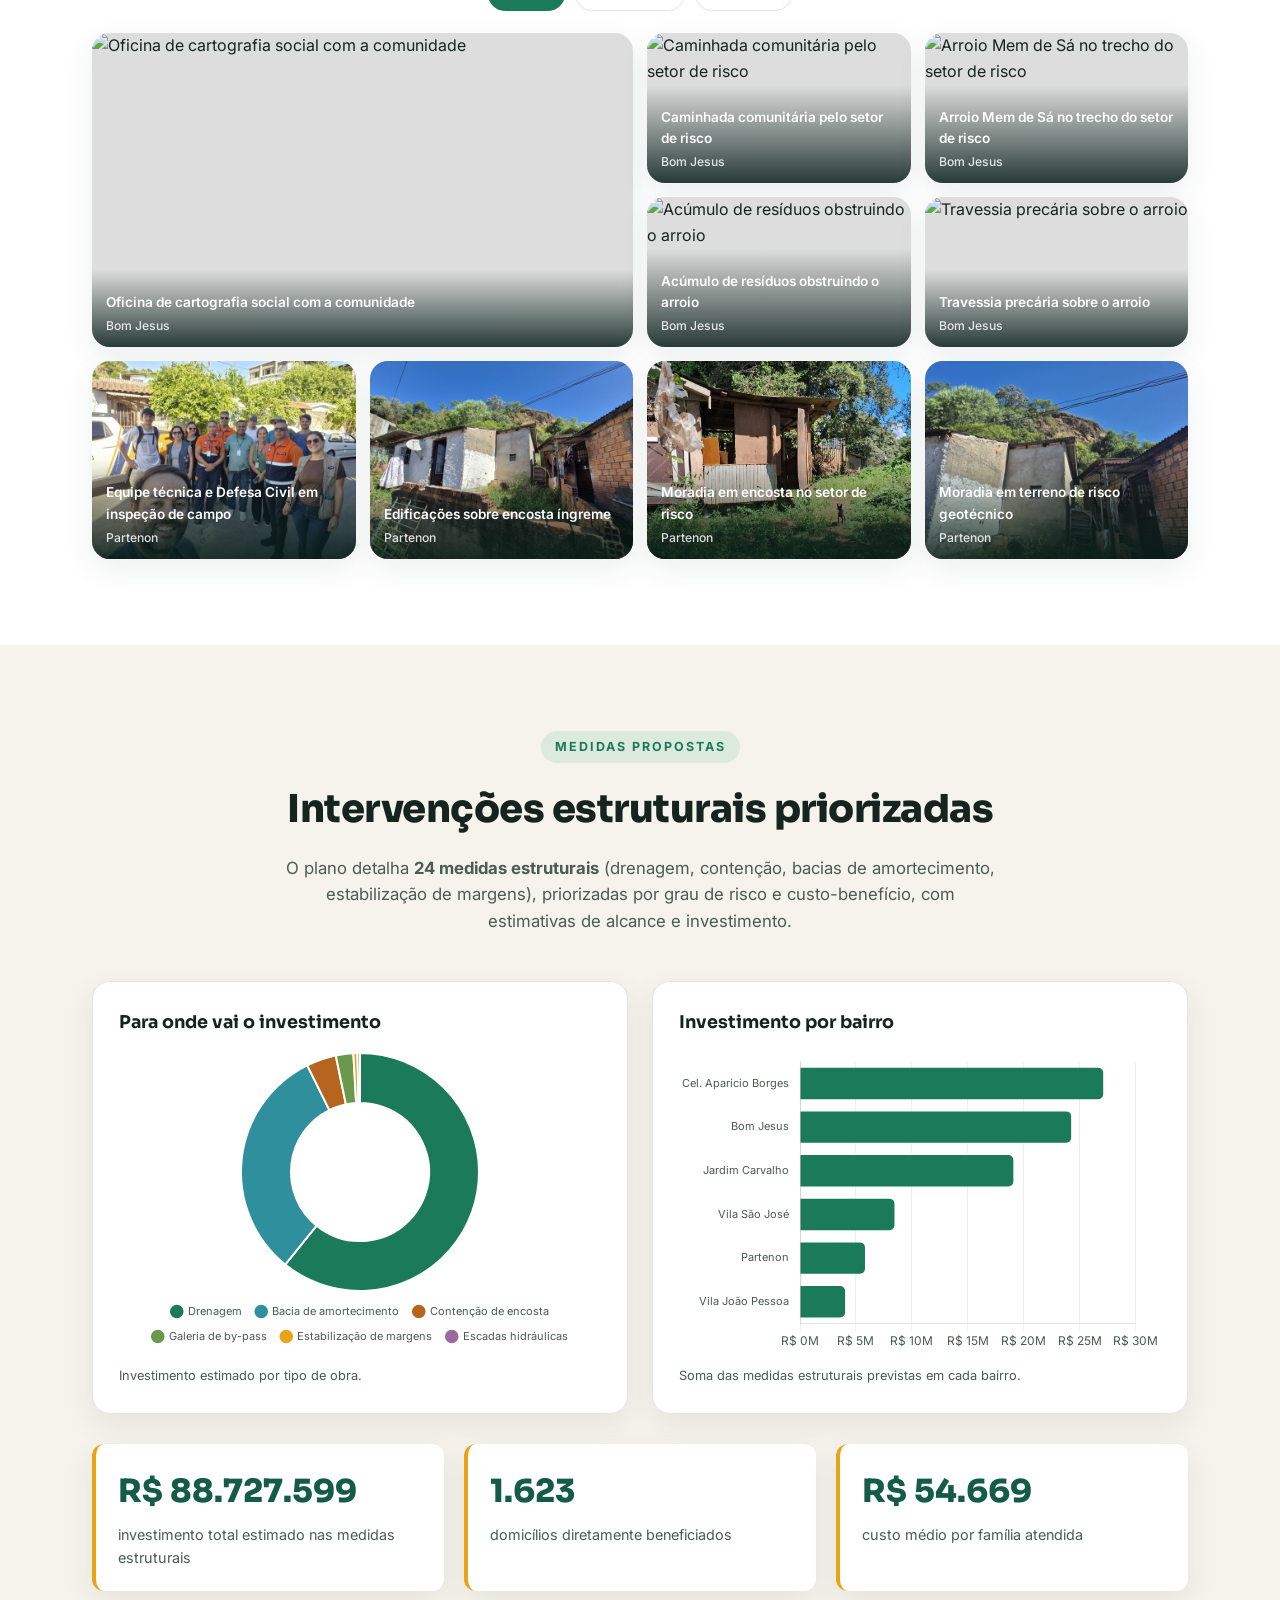
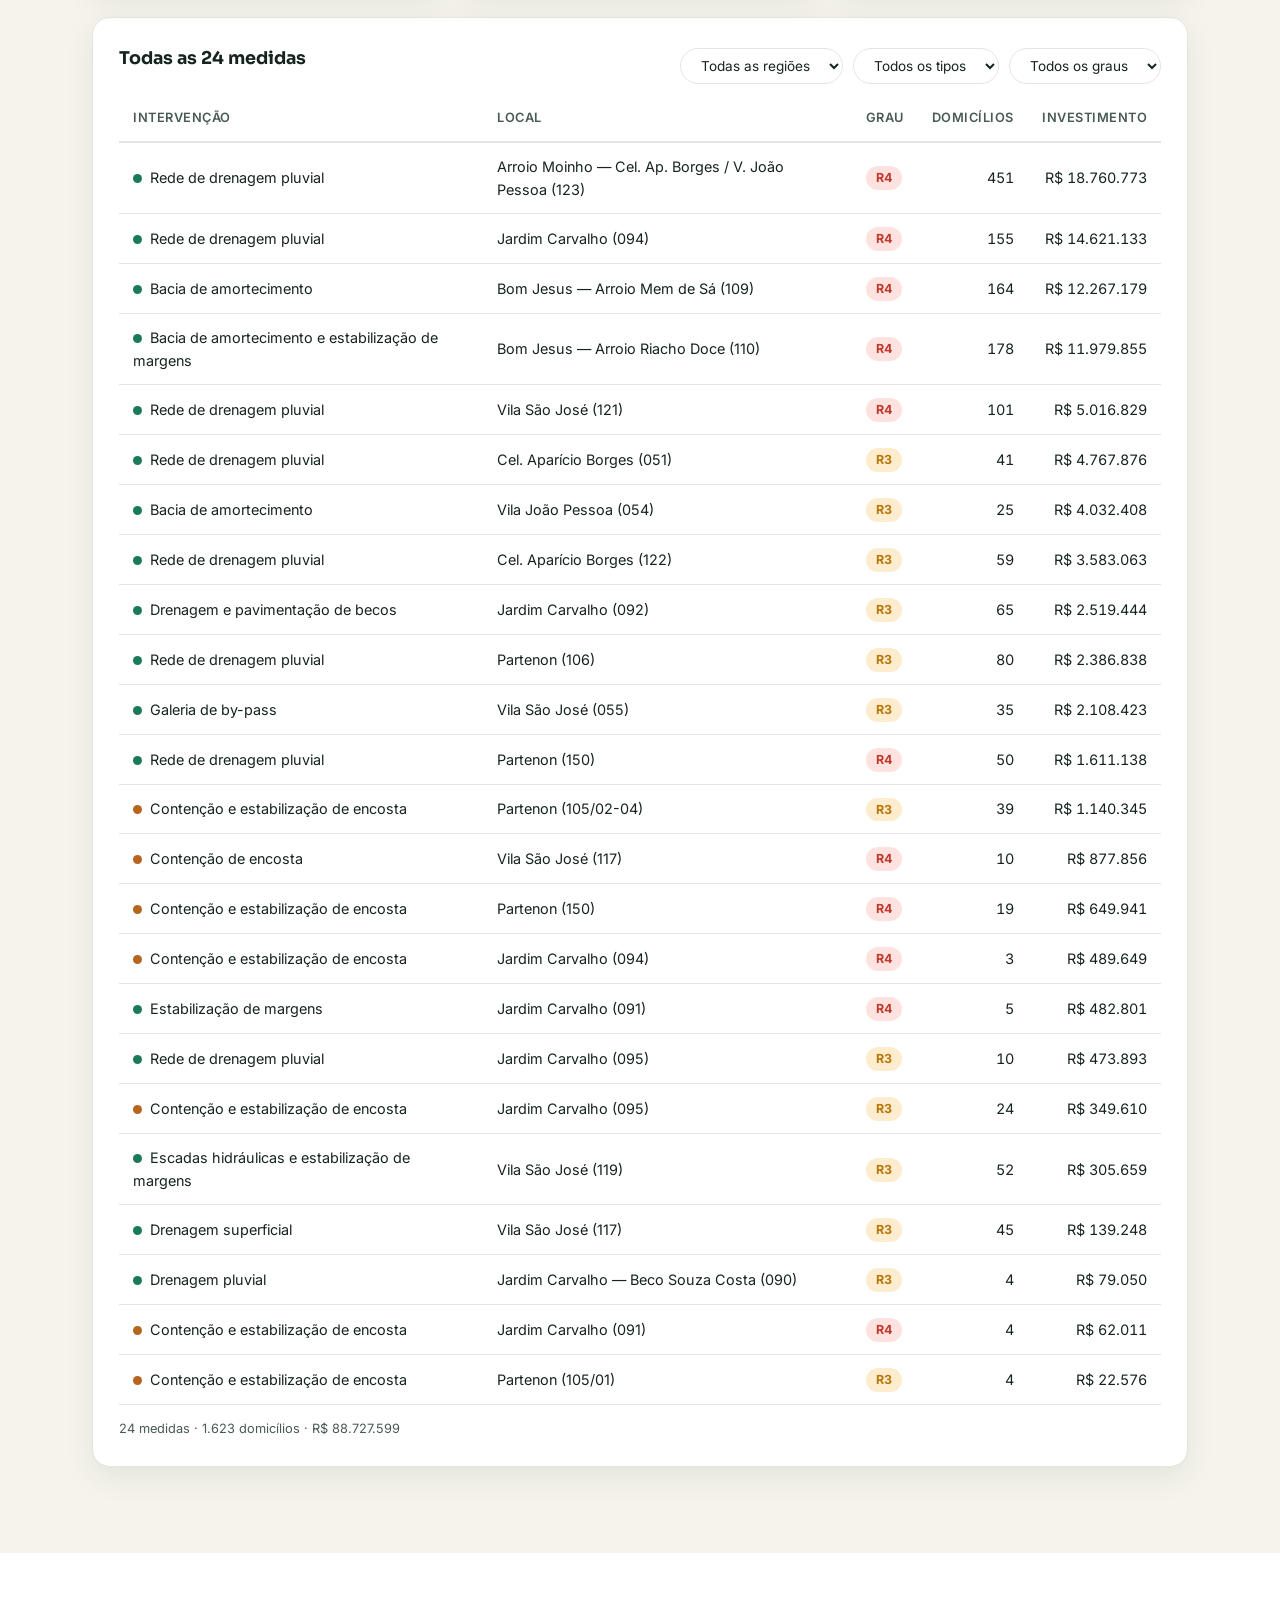
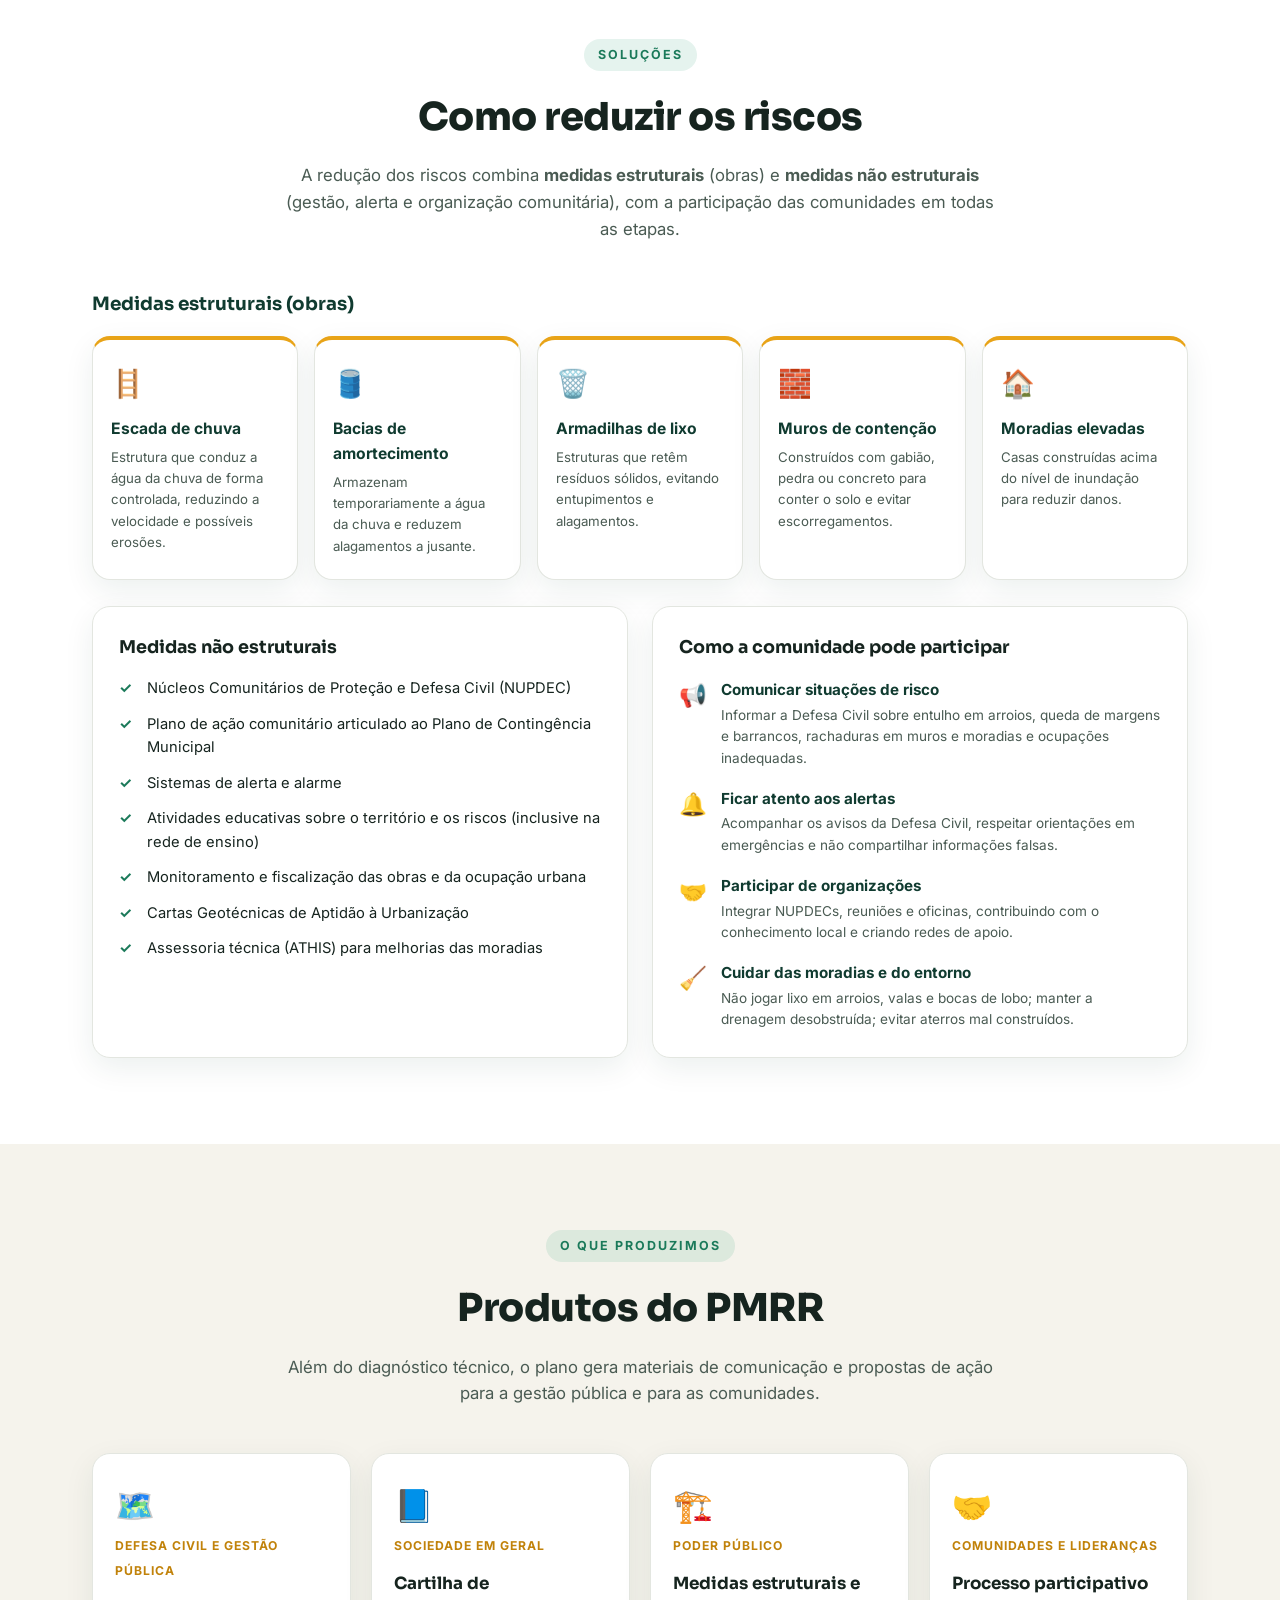
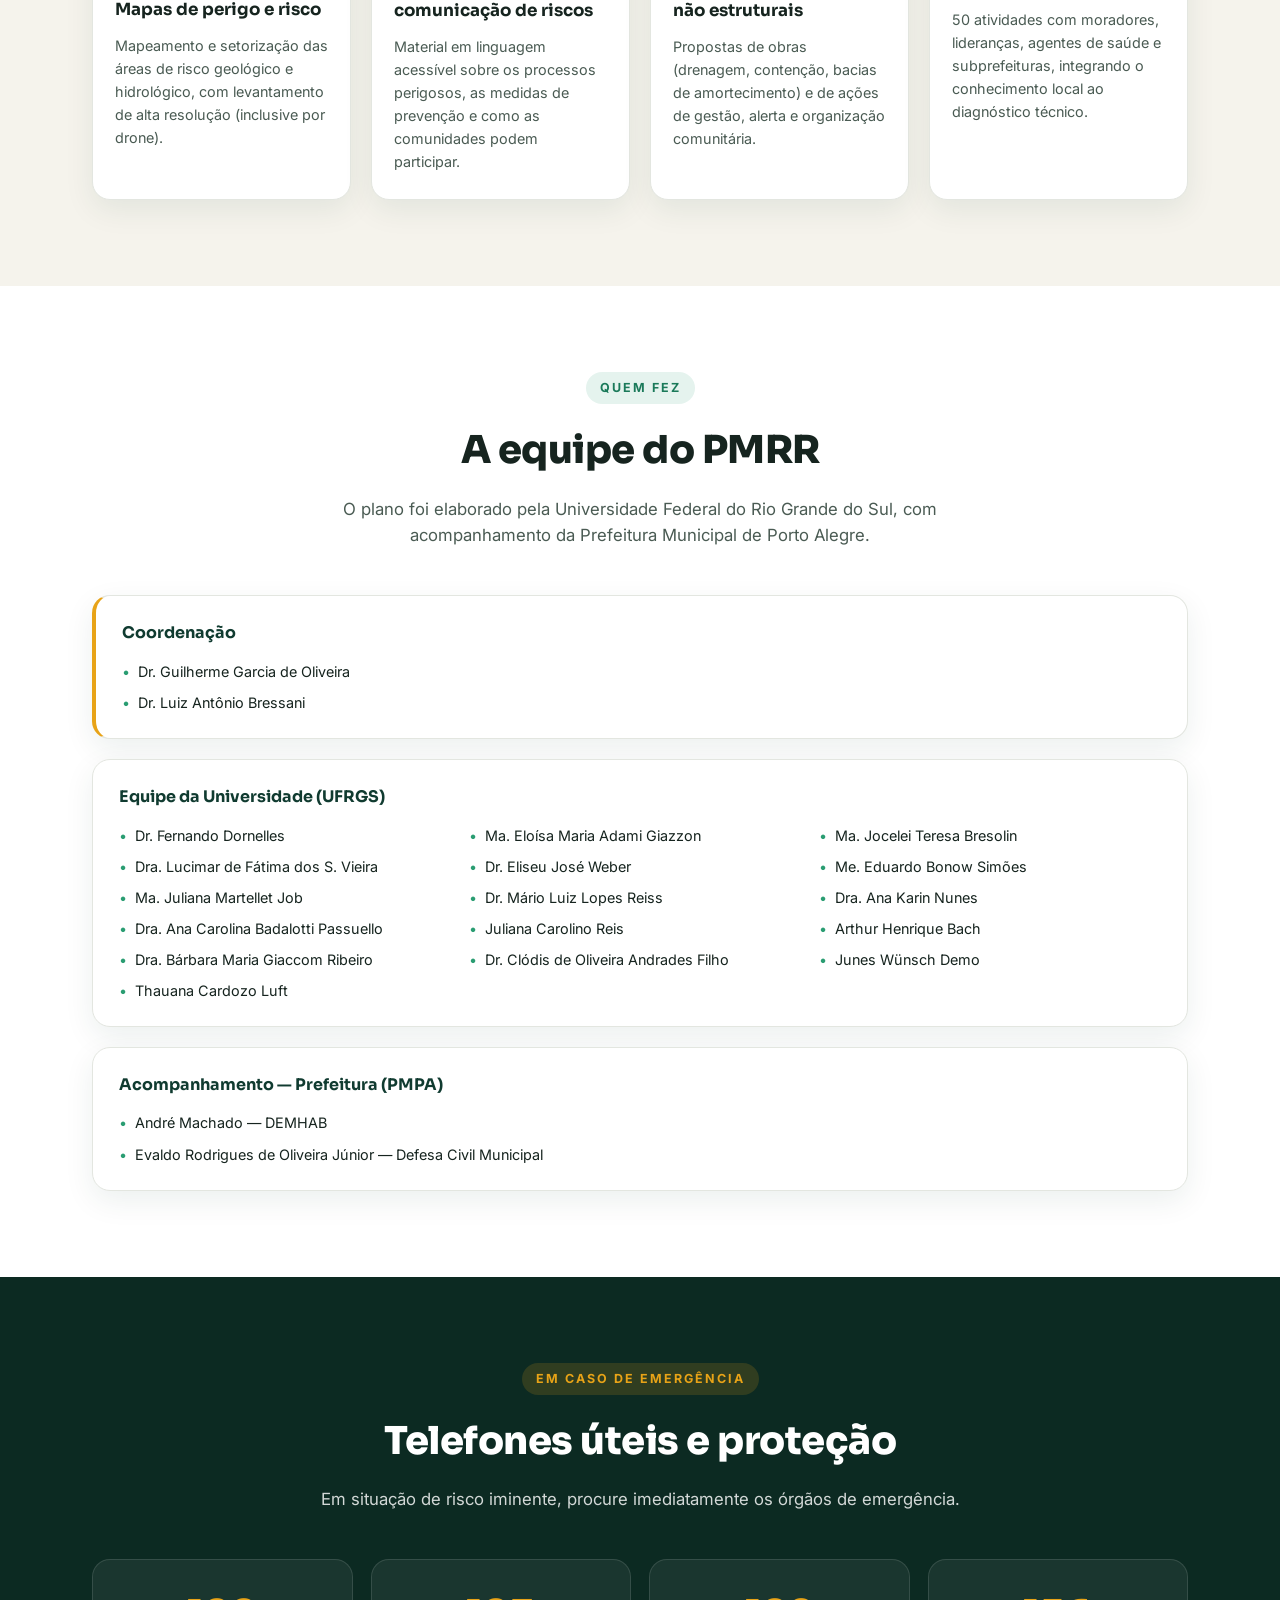
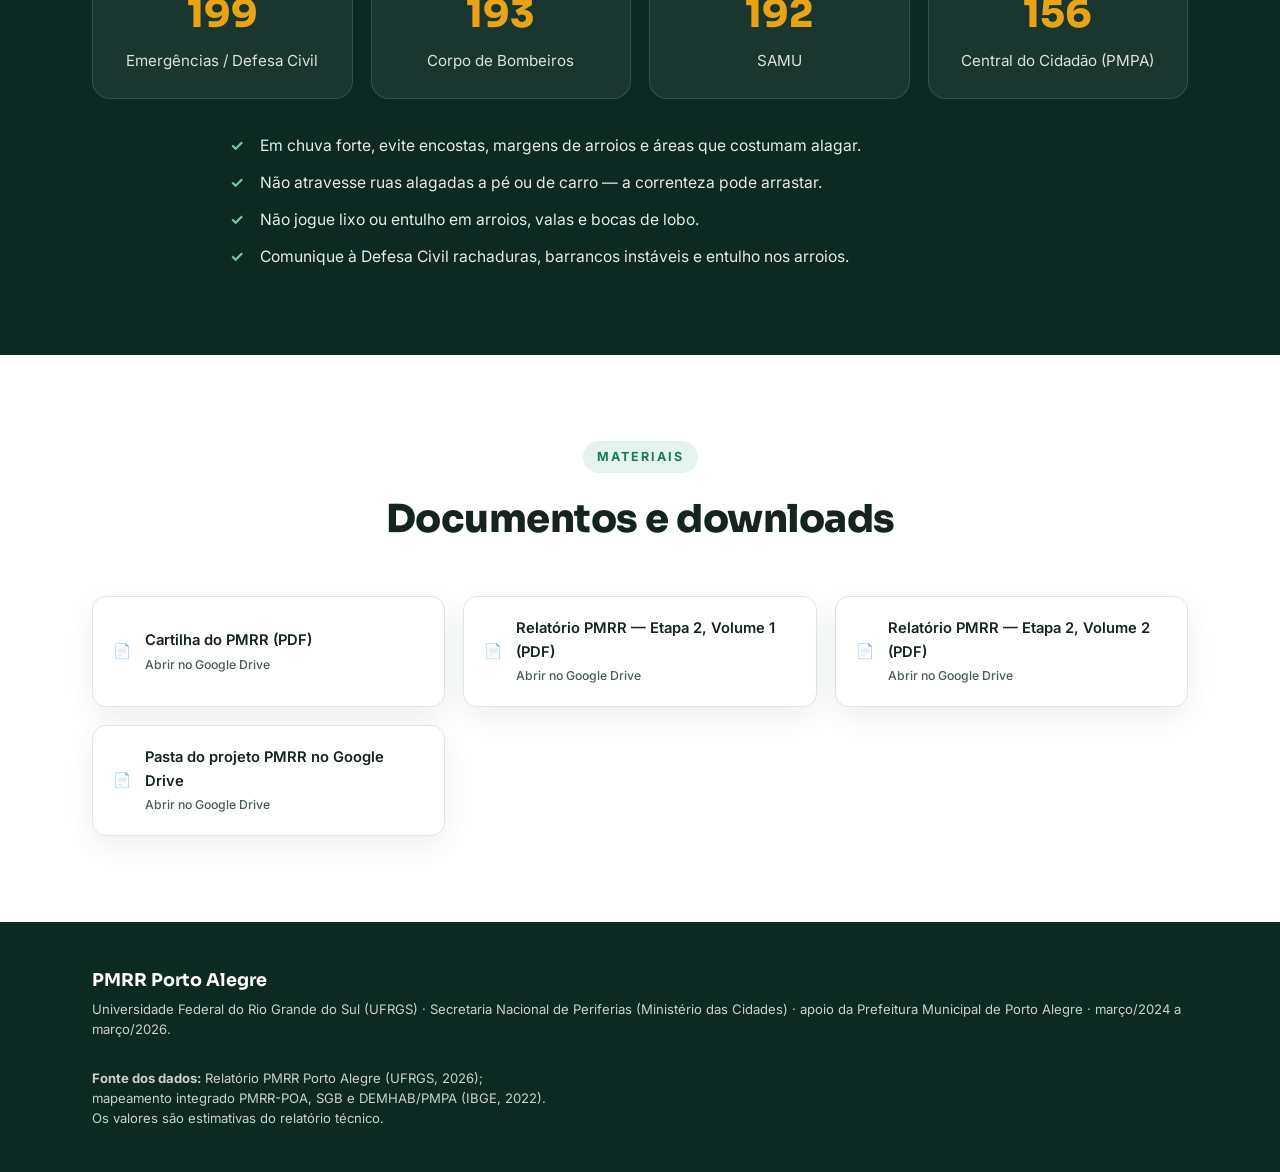
==== commit 28f17794: "Galeria por area com filtro: adiciona fotos do Partenon - Adiciona 4 fotos de campo do Partenon (Arr" ====
--- a/index.html
+++ b/index.html
@@ -29,6 +29,7 @@
         <a href="#mapa">Mapa</a>
         <a href="#acoes">Medidas</a>
         <a href="#solucoes">Soluções</a>
+        <a href="#equipe">Equipe</a>
         <a href="#protecao">Proteção</a>
       </nav>
       <button class="nav__toggle" id="navToggle" aria-label="Abrir menu">☰</button>
@@ -90,6 +91,7 @@
         </p>
       </div>
       <div class="timeline" id="timeline"></div>
+      <div class="cidade" id="cidade"></div>
     </div>
   </section>
 
@@ -179,11 +181,11 @@
     <div class="container">
       <div class="section__head">
         <span class="section__tag">Mapa interativo</span>
-        <h2>As regiões prioritárias no território</h2>
-        <p class="section__intro">
-          As áreas prioritárias se espalham por diferentes regiões da cidade. Clique nos
-          pontos para ver os dados de cada região. O tamanho do círculo representa o
-          número de pessoas em risco.
+        <h2>Os setores de risco no território</h2>
+        <p class="section__intro">
+          Cada área colorida é um <strong>setor de risco</strong> mapeado, com seus
+          contornos reais. As cores indicam o grau de risco. Clique em um setor para ver
+          os dados; clique nos cards das regiões para dar zoom em cada área.
         </p>
       </div>
       <div class="map-layout">
@@ -192,7 +194,23 @@
           <div class="map-side__empty">Selecione uma região no mapa para ver os detalhes.</div>
         </aside>
       </div>
-      <p class="card__note">Localizações aproximadas das regiões — não representam os limites exatos dos setores.</p>
+      <p class="card__note">Contornos reais dos 204 setores de risco prioritários (mapeamento PMRR-POA, em coordenadas geográficas).</p>
+    </div>
+  </section>
+
+  <!-- REGISTROS DE CAMPO -->
+  <section class="section" id="campo">
+    <div class="container">
+      <div class="section__head">
+        <span class="section__tag">Registros de campo</span>
+        <h2>O território de perto</h2>
+        <p class="section__intro">
+          Imagens das caminhadas comunitárias e inspeções técnicas, que combinaram o
+          conhecimento dos moradores com a avaliação da equipe.
+        </p>
+      </div>
+      <div class="gal-filtros" id="galeria-filtros"></div>
+      <div class="galeria" id="galeria-grid"></div>
     </div>
   </section>
 
@@ -209,20 +227,17 @@
         </p>
       </div>
 
-      <div class="card">
-        <div class="card__head-row">
-          <h3>Por medida estrutural</h3>
-          <div class="toggle" id="acoesToggle">
-            <button class="toggle__btn is-active" data-metric="domicilios">Domicílios</button>
-            <button class="toggle__btn" data-metric="custo">Investimento</button>
-          </div>
-        </div>
-        <div class="chart-legend">
-          <span><i style="background:#1b7a5a"></i> Medidas hidrológicas (drenagem, controle de cheias)</span>
-          <span><i style="background:#b5651d"></i> Medidas geotécnicas (contenção de encostas)</span>
-        </div>
-        <div class="chart-wrap chart-wrap--tall"><canvas id="chartMedidas"></canvas></div>
-        <p class="card__note">Cada barra é uma das 24 medidas estruturais priorizadas. Estimativas do relatório PMRR-POA.</p>
+      <div class="grid-2">
+        <div class="card">
+          <h3>Para onde vai o investimento</h3>
+          <div class="chart-wrap"><canvas id="chartCategoria"></canvas></div>
+          <p class="card__note">Investimento estimado por tipo de obra.</p>
+        </div>
+        <div class="card">
+          <h3>Investimento por bairro</h3>
+          <div class="chart-wrap"><canvas id="chartBairro"></canvas></div>
+          <p class="card__note">Soma das medidas estruturais previstas em cada bairro.</p>
+        </div>
       </div>
 
       <div class="factbar">
@@ -317,6 +332,34 @@
     </div>
   </section>
 
+  <!-- EQUIPE -->
+  <section class="section" id="equipe">
+    <div class="container">
+      <div class="section__head">
+        <span class="section__tag">Quem fez</span>
+        <h2>A equipe do PMRR</h2>
+        <p class="section__intro">
+          O plano foi elaborado pela Universidade Federal do Rio Grande do Sul, com
+          acompanhamento da Prefeitura Municipal de Porto Alegre.
+        </p>
+      </div>
+      <div class="equipe">
+        <div class="equipe__bloco equipe__bloco--coord">
+          <h3>Coordenação</h3>
+          <ul id="equipe-coord"></ul>
+        </div>
+        <div class="equipe__bloco">
+          <h3>Equipe da Universidade (UFRGS)</h3>
+          <ul id="equipe-univ" class="equipe__cols"></ul>
+        </div>
+        <div class="equipe__bloco">
+          <h3>Acompanhamento — Prefeitura (PMPA)</h3>
+          <ul id="equipe-pmpa"></ul>
+        </div>
+      </div>
+    </div>
+  </section>
+
   <!-- PROTEÇÃO -->
   <section class="section section--dark" id="protecao">
     <div class="container">
@@ -362,6 +405,15 @@
     </div>
   </footer>
 
+  <!-- Lightbox -->
+  <div class="lightbox" id="lightbox" aria-hidden="true">
+    <button class="lightbox__close" id="lightboxClose" aria-label="Fechar">×</button>
+    <figure class="lightbox__fig">
+      <img id="lightboxImg" src="" alt="" />
+      <figcaption id="lightboxCap"></figcaption>
+    </figure>
+  </div>
+
   <script src="assets/vendor/leaflet.js"></script>
   <script src="assets/vendor/chart.umd.min.js"></script>
   <script src="assets/js/data.js"></script>
--- a/assets/css/style.css
+++ b/assets/css/style.css
@@ -148,7 +148,7 @@
 #areas .bairros + .card__note { margin-top: 14px; }
 #areas .block-title:nth-of-type(2) { margin-top: 40px; }
 
-.criterios { display: grid; grid-template-columns: repeat(4, 1fr); gap: 20px; }
+.criterios { display: grid; grid-template-columns: repeat(3, 1fr); gap: 20px; }
 .criterio { background: var(--paper); border: 1px solid var(--line); border-radius: var(--radius); padding: 24px 22px; box-shadow: var(--shadow); position: relative; transition: transform .2s, box-shadow .2s; }
 .criterio:hover { transform: translateY(-5px); box-shadow: var(--shadow-lg); }
 .criterio__top { display: flex; align-items: center; justify-content: space-between; }
@@ -189,6 +189,10 @@
 .map-side__row b { color: var(--green-700); font-family: "Sora"; }
 .map-side__proc { margin-top: 16px; font-size: .82rem; color: var(--ink-soft); border-top: 1px dashed var(--line); padding-top: 12px; }
 
+.map-legenda { background: rgba(255,255,255,.92); padding: 8px 12px; border-radius: 10px; box-shadow: var(--shadow); font-size: .78rem; display: grid; gap: 4px; }
+.map-legenda span { display: flex; align-items: center; gap: 7px; color: var(--ink); }
+.map-legenda i { width: 13px; height: 13px; border-radius: 3px; display: inline-block; }
+
 .leaflet-popup-content { font-family: "Inter"; }
 .leaflet-popup-content b { color: var(--green-700); }
 
@@ -225,6 +229,93 @@
 .footer__small { font-size: .82rem; line-height: 1.5; }
 .footer__sources { max-width: 460px; }
 
+/* ===== Processos perigosos ===== */
+.processos-grid { display: grid; grid-template-columns: repeat(5, 1fr); gap: 16px; }
+.perigo { background: var(--paper); border: 1px solid var(--line); border-radius: var(--radius); padding: 24px 20px; box-shadow: var(--shadow); transition: transform .2s, box-shadow .2s; }
+.perigo:hover { transform: translateY(-5px); box-shadow: var(--shadow-lg); }
+.perigo__icone { font-size: 2rem; }
+.perigo h4 { margin: 12px 0 8px; font-size: 1rem; color: var(--green-800); }
+.perigo p { font-size: .85rem; color: var(--ink-soft); }
+
+/* ===== Soluções ===== */
+.soluo-grid { display: grid; grid-template-columns: repeat(5, 1fr); gap: 16px; margin-bottom: 26px; }
+.solu { background: var(--paper); border: 1px solid var(--line); border-top: 4px solid var(--amber); border-radius: var(--radius); padding: 22px 18px; box-shadow: var(--shadow); }
+.solu__icone { font-size: 1.7rem; }
+.solu h4 { margin: 10px 0 6px; font-size: .98rem; color: var(--green-800); }
+.solu p { font-size: .83rem; color: var(--ink-soft); }
+.solucoes-2 { margin-top: 4px; }
+.lista-check { list-style: none; display: grid; gap: 12px; }
+.lista-check li { position: relative; padding-left: 28px; font-size: .92rem; color: var(--ink); }
+.lista-check li::before { content: "✓"; position: absolute; left: 0; color: var(--green-600); font-weight: 700; }
+.particip { display: grid; gap: 16px; }
+.particip__item { display: flex; gap: 14px; align-items: flex-start; }
+.particip__icone { font-size: 1.4rem; }
+.particip__item b { color: var(--green-800); font-size: .95rem; }
+.particip__item p { font-size: .85rem; color: var(--ink-soft); margin-top: 2px; }
+
+/* ===== Tabela de medidas ===== */
+.tabela-card { margin-top: 26px; }
+.filtros { display: flex; gap: 10px; flex-wrap: wrap; }
+.filtro { border: 1px solid var(--line); background: var(--paper); border-radius: 999px; padding: 8px 16px; font-size: .85rem; font-family: inherit; color: var(--ink); cursor: pointer; }
+.filtro:focus { outline: 2px solid var(--green-500); }
+.tabela-wrap { overflow-x: auto; }
+.tabela { width: 100%; border-collapse: collapse; font-size: .9rem; }
+.tabela th { text-align: left; padding: 12px 14px; border-bottom: 2px solid var(--line); color: var(--ink-soft); font-weight: 600; font-size: .8rem; text-transform: uppercase; letter-spacing: .5px; white-space: nowrap; }
+.tabela td { padding: 12px 14px; border-bottom: 1px solid var(--line); }
+.tabela tbody tr:hover { background: var(--sand); }
+.tabela .num { text-align: right; white-space: nowrap; font-variant-numeric: tabular-nums; }
+.dot { display: inline-block; width: 9px; height: 9px; border-radius: 50%; margin-right: 8px; }
+.dot--h { background: var(--green-600); }
+.dot--g { background: #b5651d; }
+.grau { display: inline-block; padding: 2px 10px; border-radius: 999px; font-size: .78rem; font-weight: 700; }
+.grau--r4 { background: #fde2e0; color: #c0392b; }
+.grau--r3 { background: #fdeccd; color: #b9770a; }
+
+/* ===== Detalhe de região no mapa ===== */
+.regiao { cursor: pointer; }
+.regiao__link { display: inline-block; margin-top: 12px; font-size: .82rem; font-weight: 600; color: var(--green-600); }
+.map-side__sub { margin-top: 16px; font-family: "Sora"; font-weight: 700; font-size: .82rem; text-transform: uppercase; letter-spacing: .5px; color: var(--green-700); }
+.map-side__ctx { font-size: .84rem; color: var(--ink-soft); margin-top: 6px; }
+.map-side__med { list-style: none; margin-top: 8px; display: grid; gap: 8px; }
+.map-side__med li { display: flex; justify-content: space-between; gap: 10px; font-size: .82rem; border-bottom: 1px dashed var(--line); padding-bottom: 6px; }
+.map-side__med b { color: var(--green-700); font-family: "Sora"; white-space: nowrap; }
+
+/* ===== Porto Alegre em números ===== */
+.cidade { display: flex; flex-wrap: wrap; gap: 16px; align-items: center; justify-content: center; margin-top: 34px; padding: 22px; background: var(--paper); border: 1px solid var(--line); border-radius: var(--radius); box-shadow: var(--shadow); }
+.cidade__item { text-align: center; padding: 0 20px; }
+.cidade__item b { display: block; font-family: "Sora"; font-size: 1.6rem; color: var(--green-700); }
+.cidade__item span { font-size: .82rem; color: var(--ink-soft); }
+.cidade__fonte { width: 100%; text-align: center; font-size: .75rem; color: var(--ink-soft); margin-top: 4px; }
+
+/* ===== Equipe ===== */
+.equipe { display: grid; gap: 20px; }
+.equipe__bloco { background: var(--paper); border: 1px solid var(--line); border-radius: var(--radius); padding: 24px 26px; box-shadow: var(--shadow); }
+.equipe__bloco--coord { border-left: 4px solid var(--amber); }
+.equipe__bloco h3 { font-size: 1rem; color: var(--green-800); margin-bottom: 14px; }
+.equipe__bloco ul { list-style: none; display: grid; gap: 8px; }
+.equipe__bloco ul.equipe__cols { grid-template-columns: repeat(3, 1fr); }
+.equipe__bloco li { font-size: .9rem; color: var(--ink); position: relative; padding-left: 16px; }
+.equipe__bloco li::before { content: "•"; position: absolute; left: 0; color: var(--green-500); }
+
+/* ===== Galeria de campo ===== */
+.gal-filtros { display: flex; gap: 10px; flex-wrap: wrap; justify-content: center; margin-bottom: 22px; }
+.gal-btn { border: 1px solid var(--line); background: var(--paper); border-radius: 999px; padding: 8px 18px; font-size: .85rem; font-weight: 600; color: var(--ink-soft); cursor: pointer; transition: all .2s; }
+.gal-btn.is-active { background: var(--green-600); color: #fff; border-color: var(--green-600); }
+.galeria { display: grid; grid-template-columns: repeat(4, 1fr); gap: 14px; }
+.galeria .foto:first-child { grid-column: span 2; grid-row: span 2; }
+.foto { position: relative; margin: 0; border-radius: var(--radius); overflow: hidden; box-shadow: var(--shadow); cursor: pointer; background: #ddd; }
+.foto img { width: 100%; height: 100%; object-fit: cover; display: block; transition: transform .4s ease; min-height: 150px; }
+.foto:hover img { transform: scale(1.05); }
+.foto figcaption { position: absolute; left: 0; right: 0; bottom: 0; padding: 22px 14px 12px; color: #fff; font-size: .85rem; font-weight: 600; background: linear-gradient(transparent, rgba(8,30,24,.85)); }
+.foto figcaption span { display: block; font-weight: 500; font-size: .76rem; opacity: .85; margin-top: 2px; }
+
+.lightbox { position: fixed; inset: 0; z-index: 2000; background: rgba(8,20,16,.92); display: none; align-items: center; justify-content: center; padding: 30px; }
+.lightbox.is-open { display: flex; }
+.lightbox__fig { margin: 0; max-width: 92vw; max-height: 92vh; text-align: center; }
+.lightbox__fig img { max-width: 92vw; max-height: 82vh; border-radius: 8px; }
+.lightbox__fig figcaption { color: #fff; margin-top: 12px; font-size: .95rem; }
+.lightbox__close { position: absolute; top: 18px; right: 24px; background: none; border: none; color: #fff; font-size: 2.4rem; line-height: 1; cursor: pointer; }
+
 /* ===== Animations ===== */
 @keyframes rise { from { opacity: 0; transform: translateY(24px); } to { opacity: 1; transform: none; } }
 @keyframes bob { 0%,100% { transform: translateY(0); } 50% { transform: translateY(8px); } }
@@ -234,8 +325,16 @@
 /* ===== Responsive ===== */
 /* Tablet: grades de 4 e 3 colunas viram 2 */
 @media (max-width: 1000px) {
-  .timeline, .produtos, .contatos, .criterios, .regioes, .processo { grid-template-columns: repeat(2, 1fr); }
-  .materiais { grid-template-columns: 1fr; }
+  .timeline, .produtos, .contatos, .criterios, .regioes, .processo,
+  .processos-grid, .soluo-grid { grid-template-columns: repeat(2, 1fr); }
+  .materiais, .solucoes-2 { grid-template-columns: 1fr; }
+  .equipe__bloco ul.equipe__cols { grid-template-columns: repeat(2, 1fr); }
+  .galeria { grid-template-columns: repeat(2, 1fr); }
+  .galeria .foto:first-child { grid-column: span 2; grid-row: auto; }
+}
+@media (max-width: 600px) {
+  .equipe__bloco ul.equipe__cols { grid-template-columns: 1fr; }
+  .cidade__item { padding: 0 10px; }
 }
 @media (max-width: 900px) {
   .nav__links { position: fixed; top: 60px; right: 0; left: 0; flex-direction: column; background: #fff; padding: 18px 22px; gap: 14px; box-shadow: var(--shadow); transform: translateY(-130%); transition: transform .3s; }
@@ -250,7 +349,8 @@
 }
 /* Celular: tudo em coluna única */
 @media (max-width: 600px) {
-  .stats__grid, .timeline, .produtos, .contatos, .criterios, .regioes, .processo { grid-template-columns: 1fr; }
+  .stats__grid, .timeline, .produtos, .contatos, .criterios, .regioes, .processo,
+  .processos-grid, .soluo-grid { grid-template-columns: 1fr; }
   .chart-wrap--tall { height: 520px; }
   .hero__cta { flex-direction: column; align-items: stretch; }
   .btn { text-align: center; }
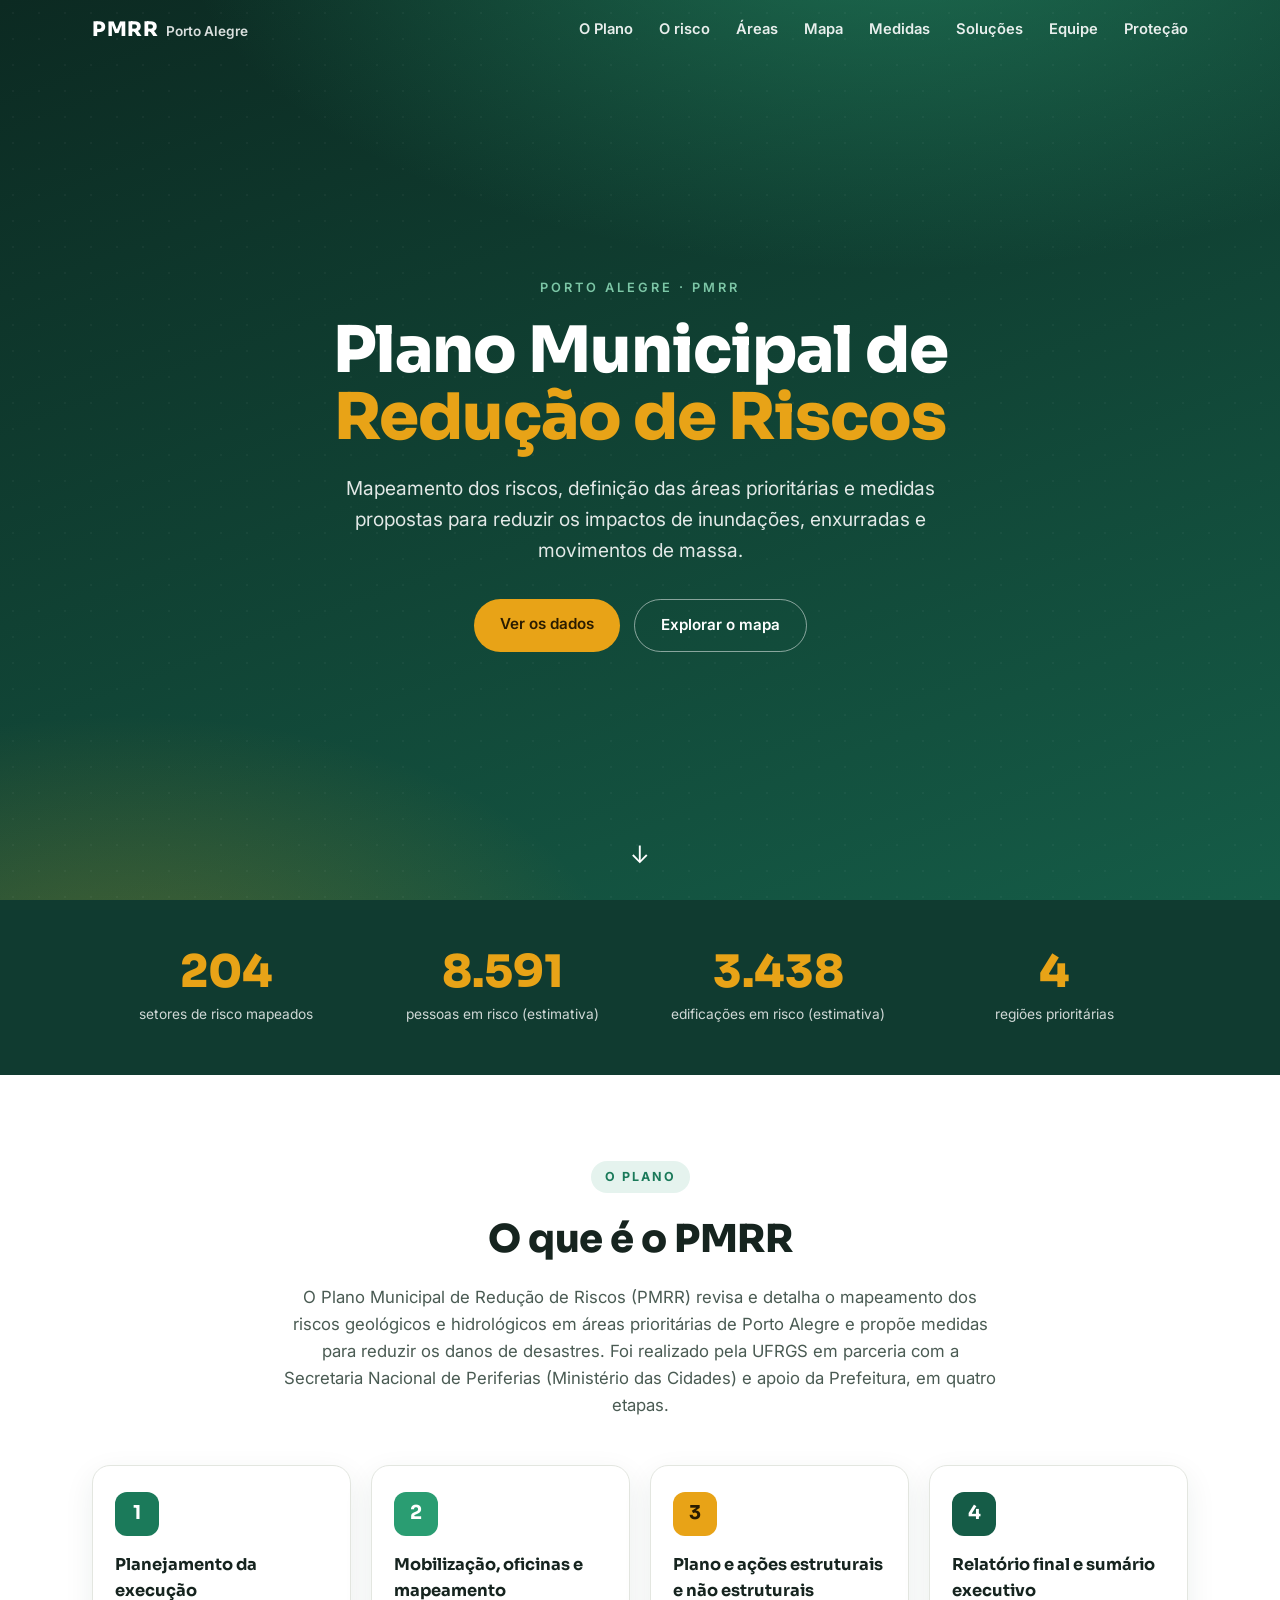
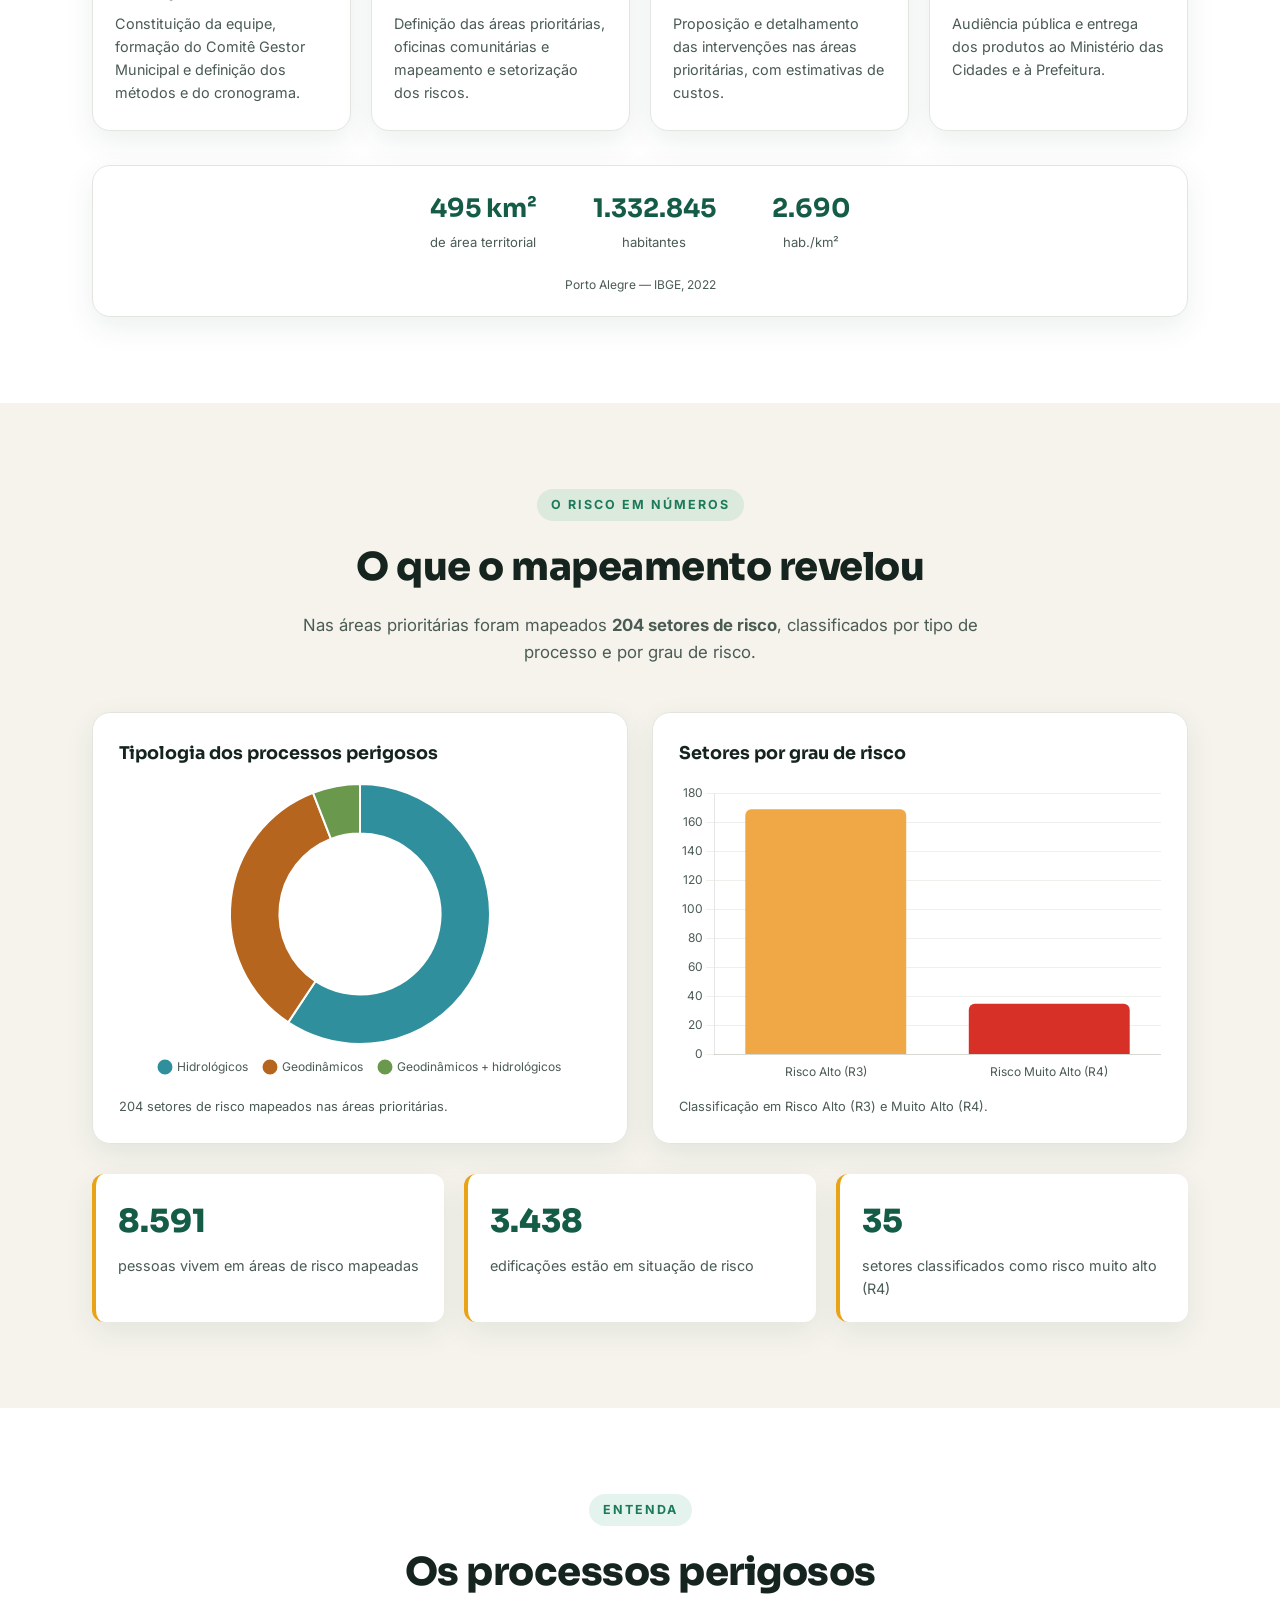
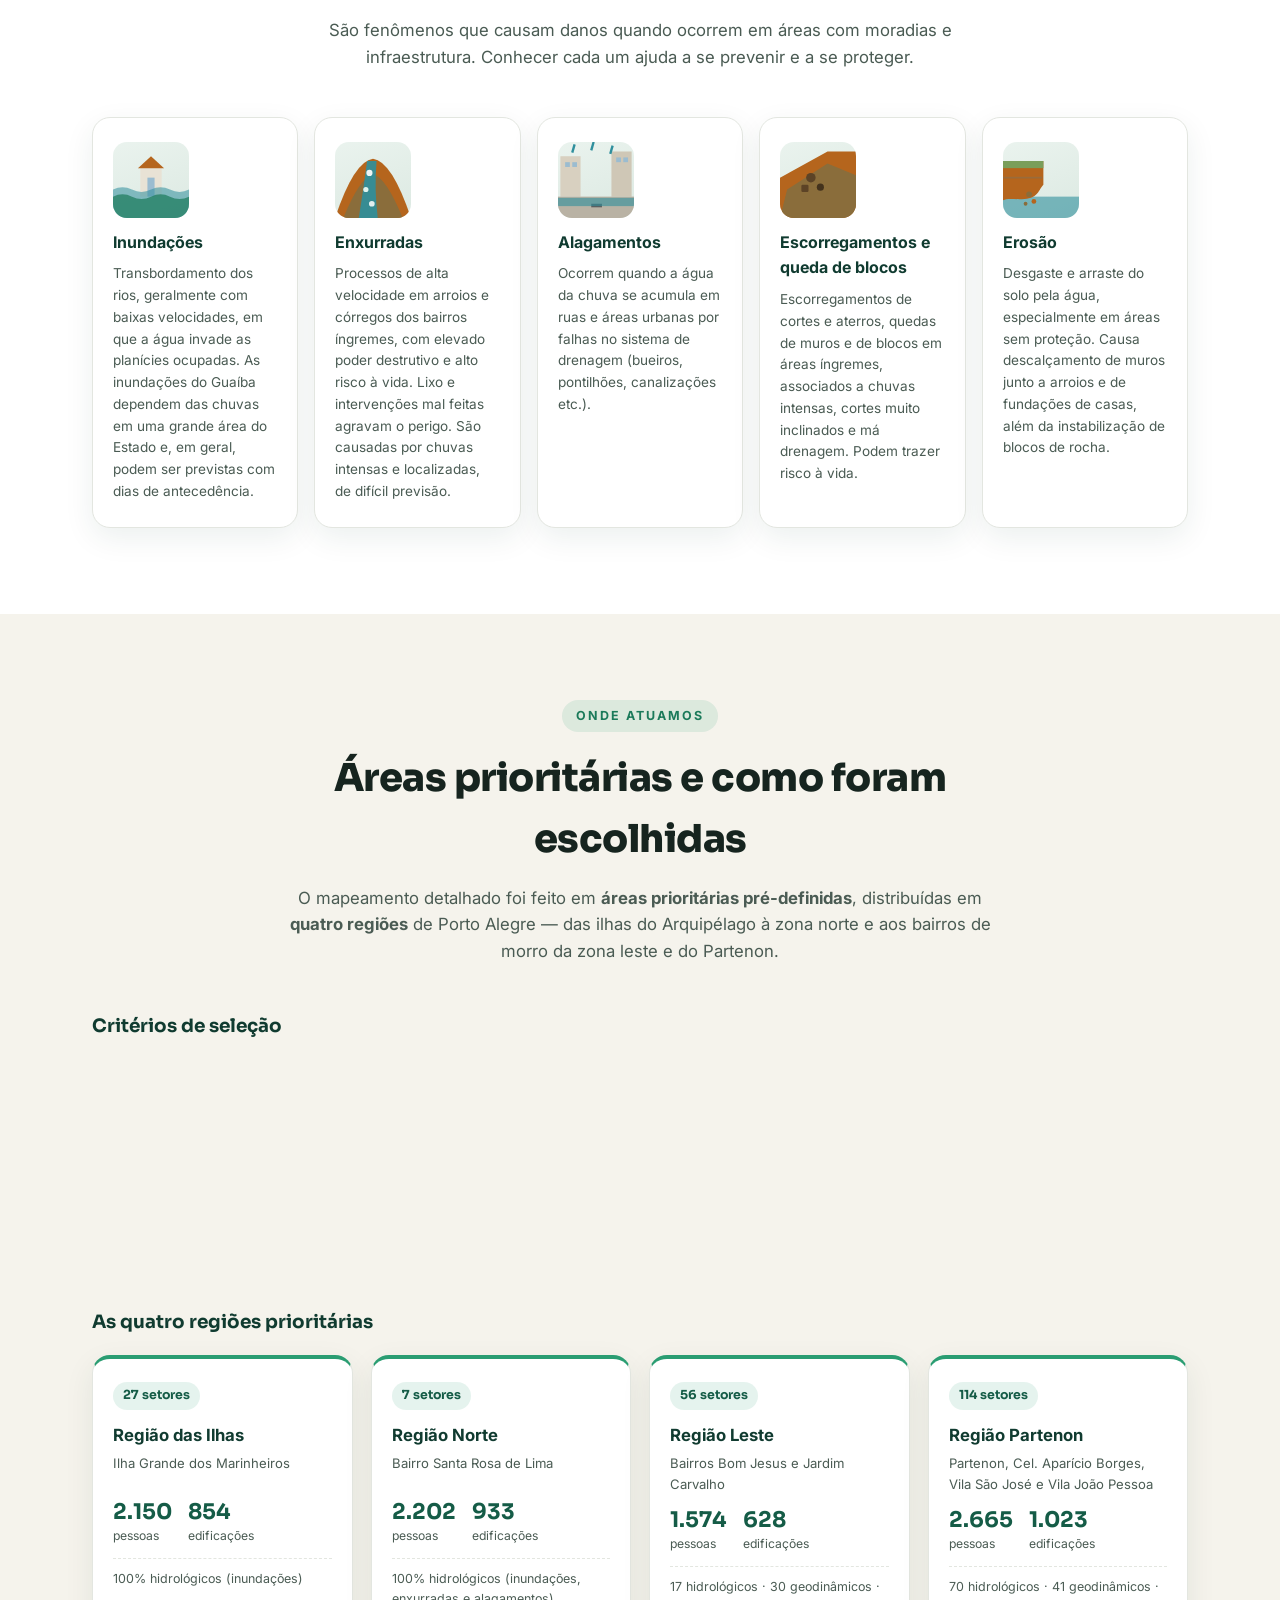
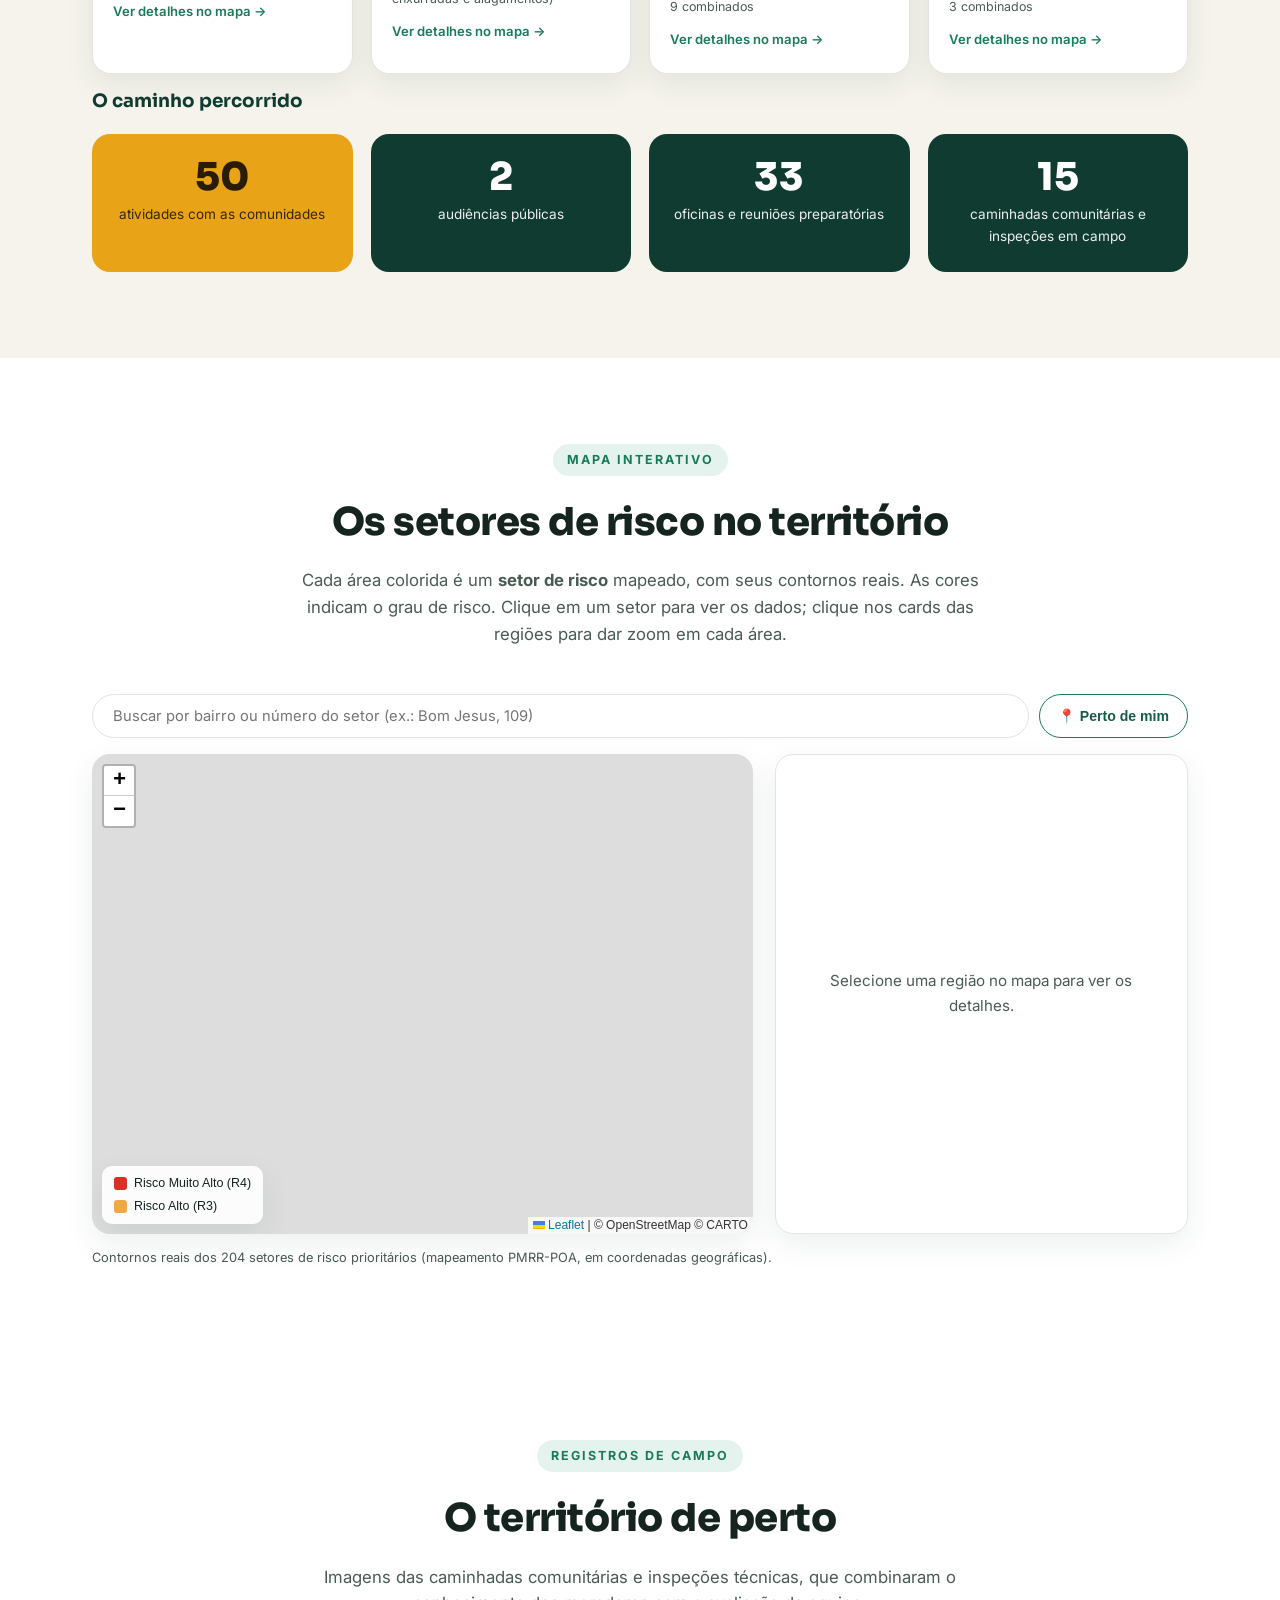
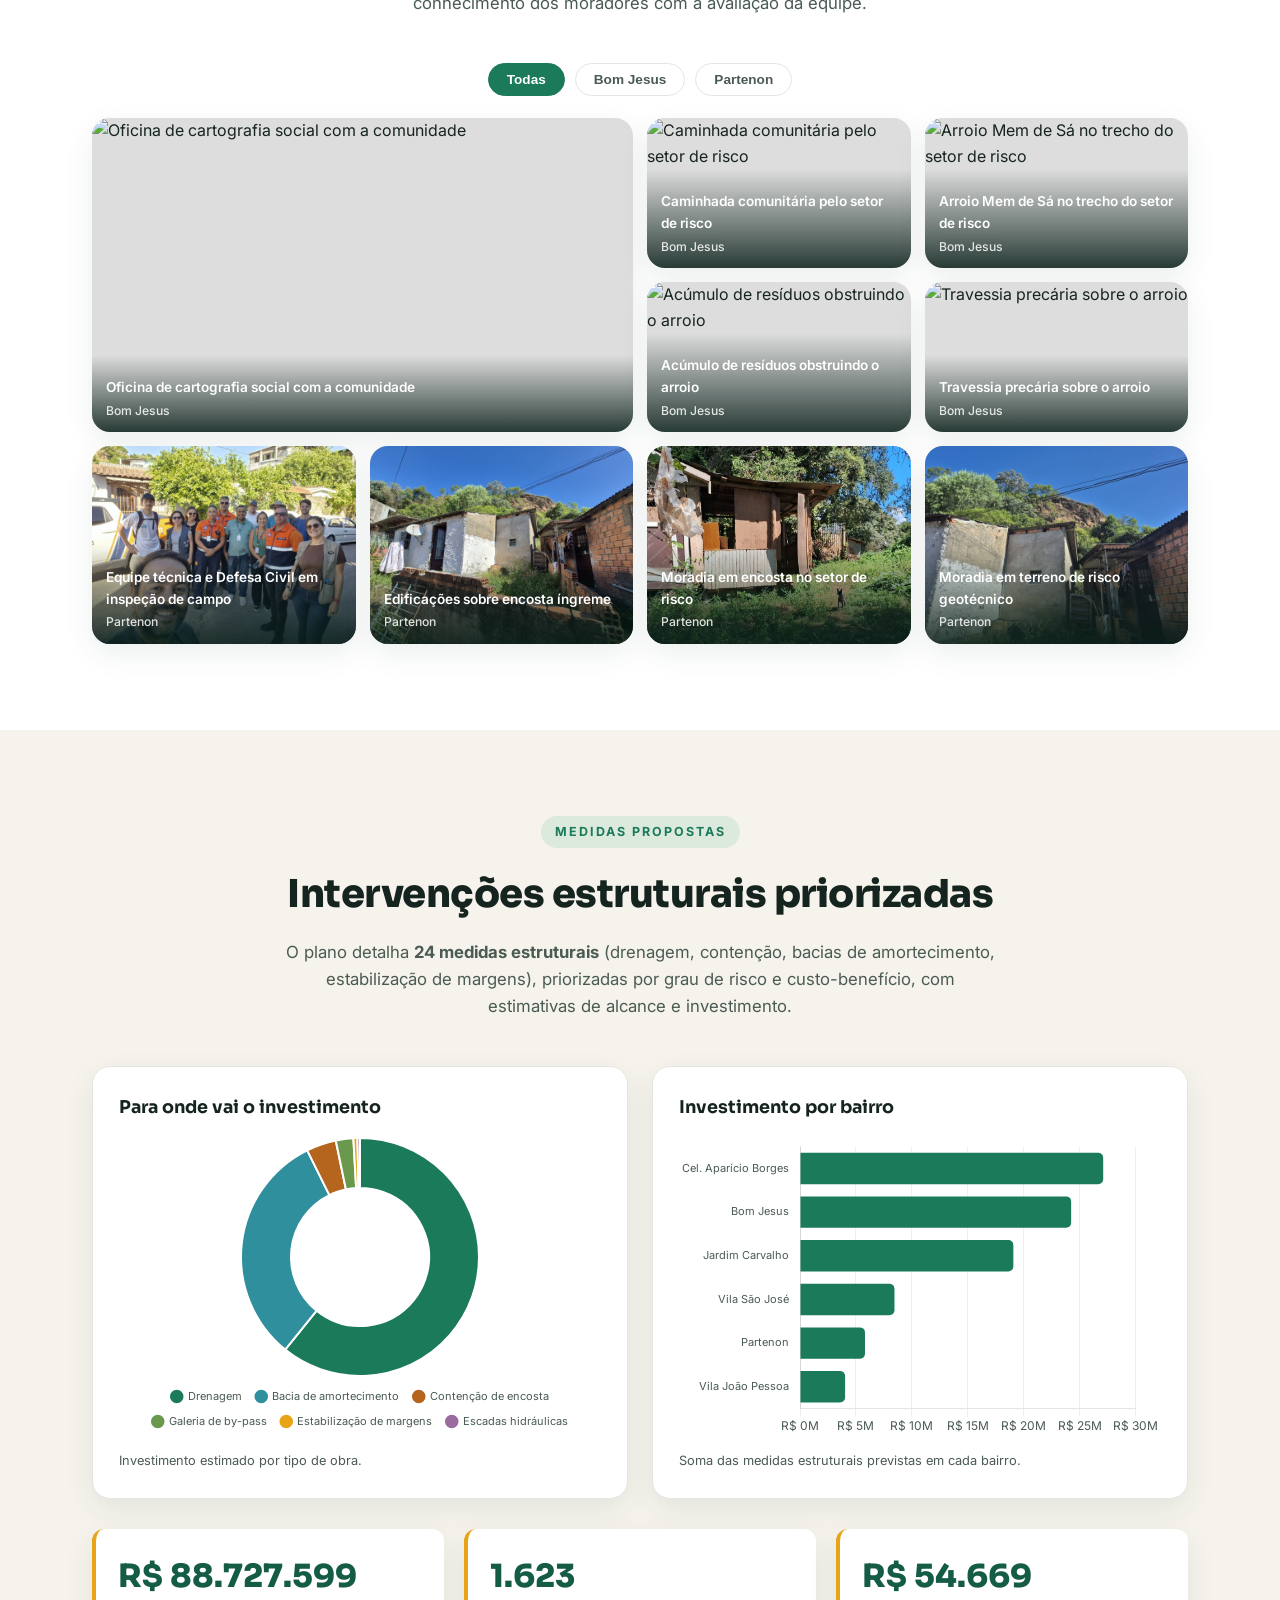
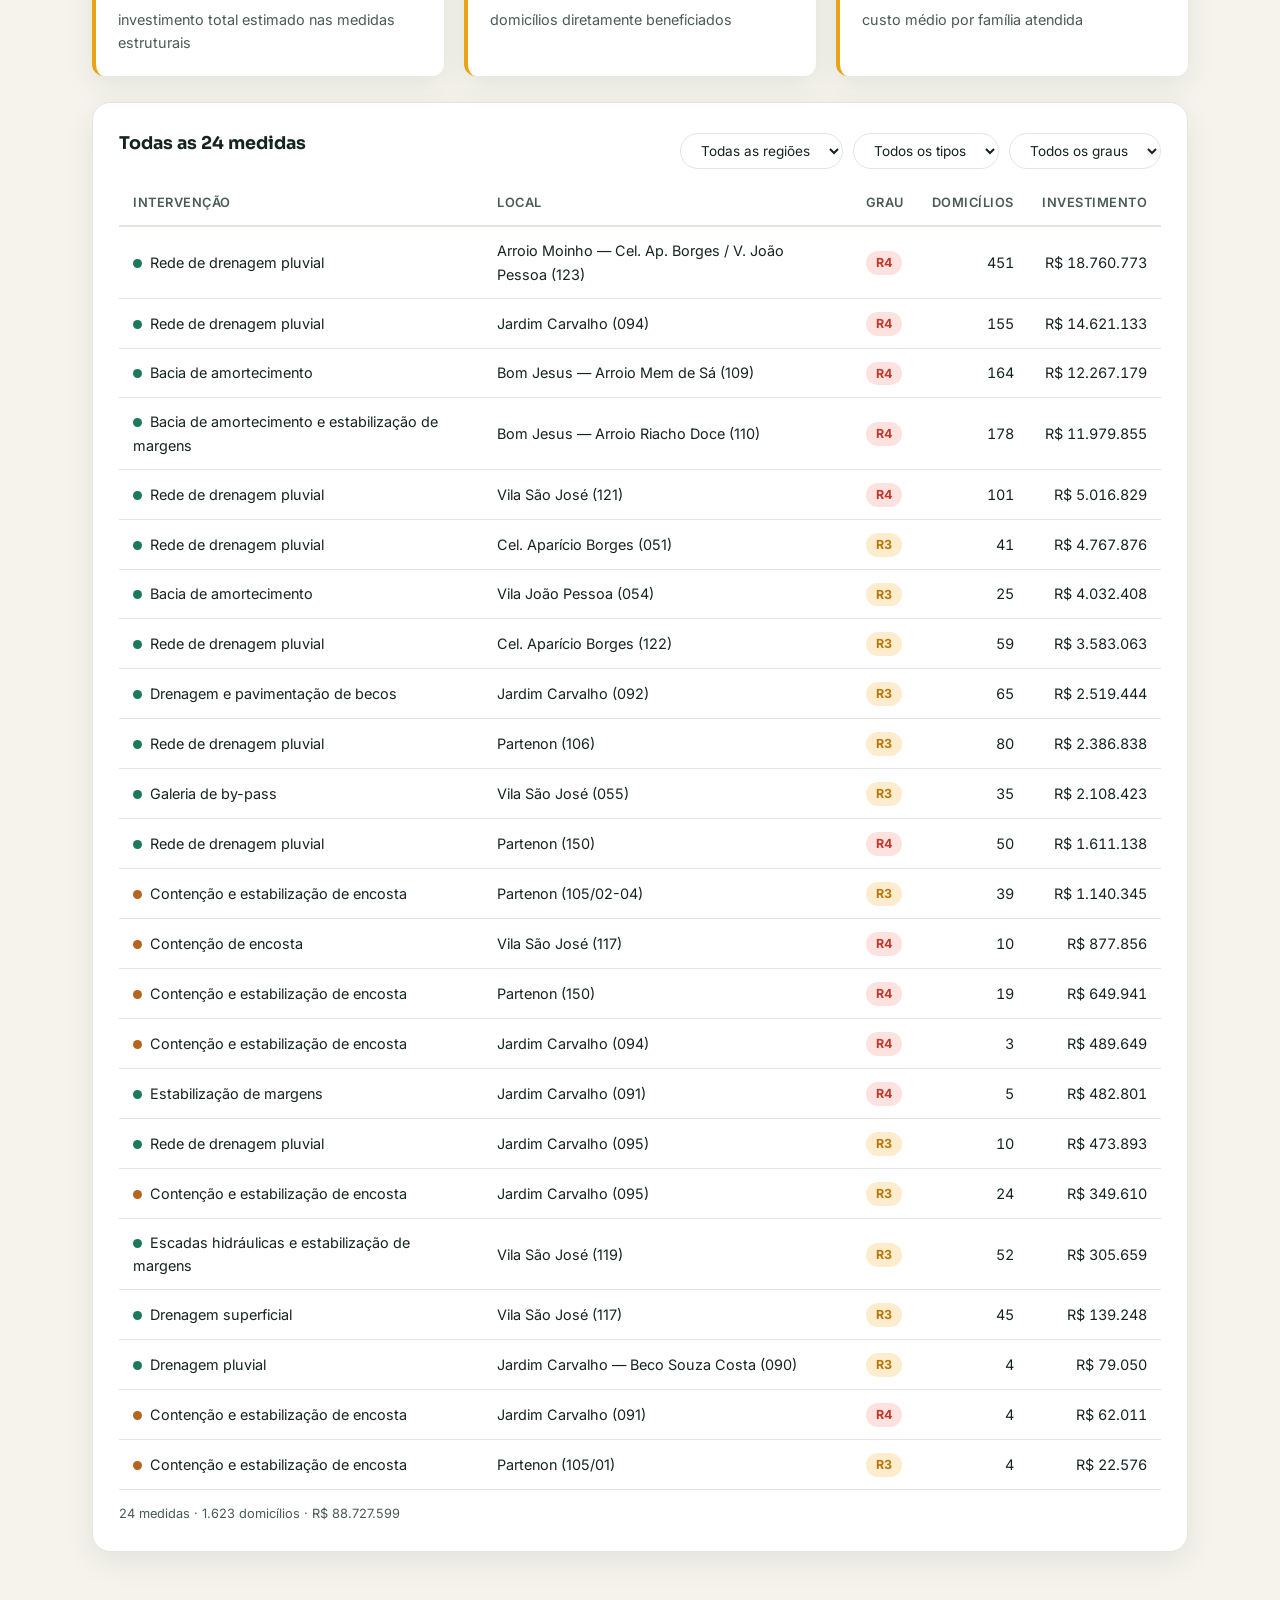
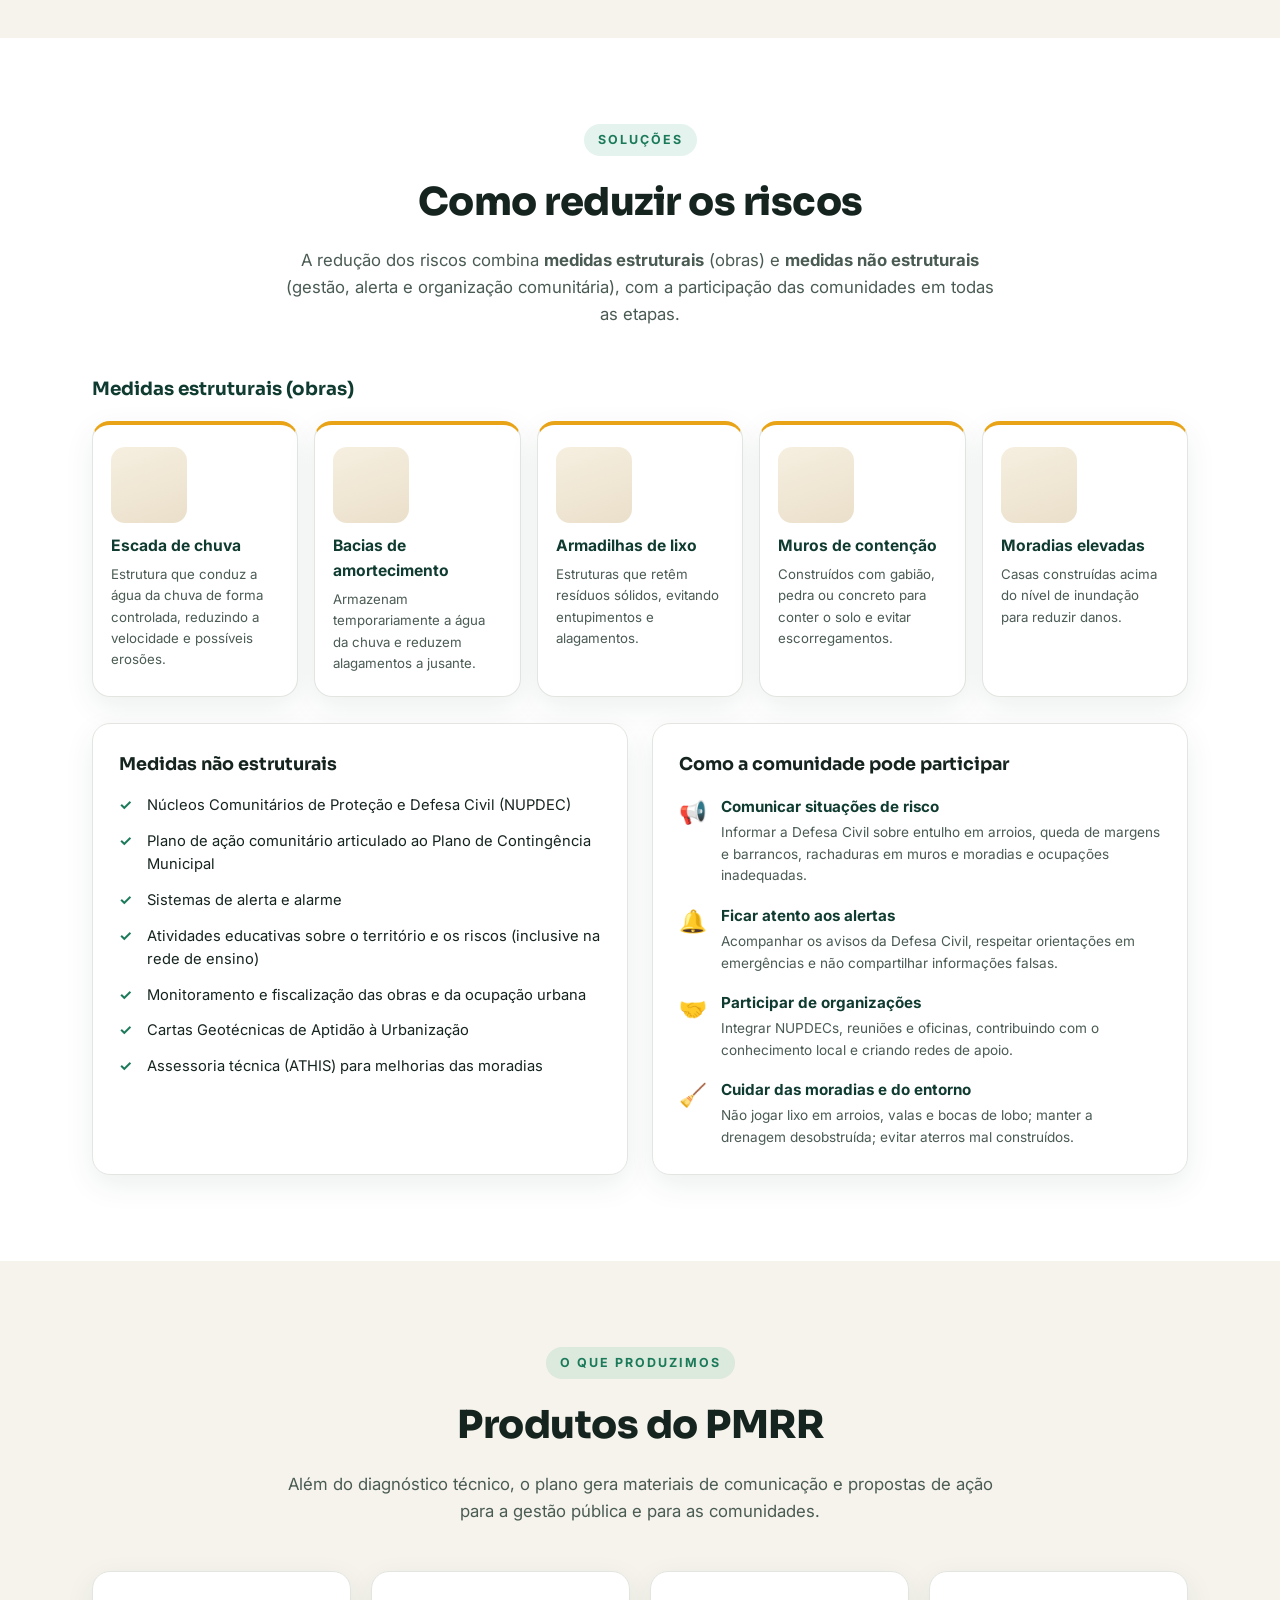
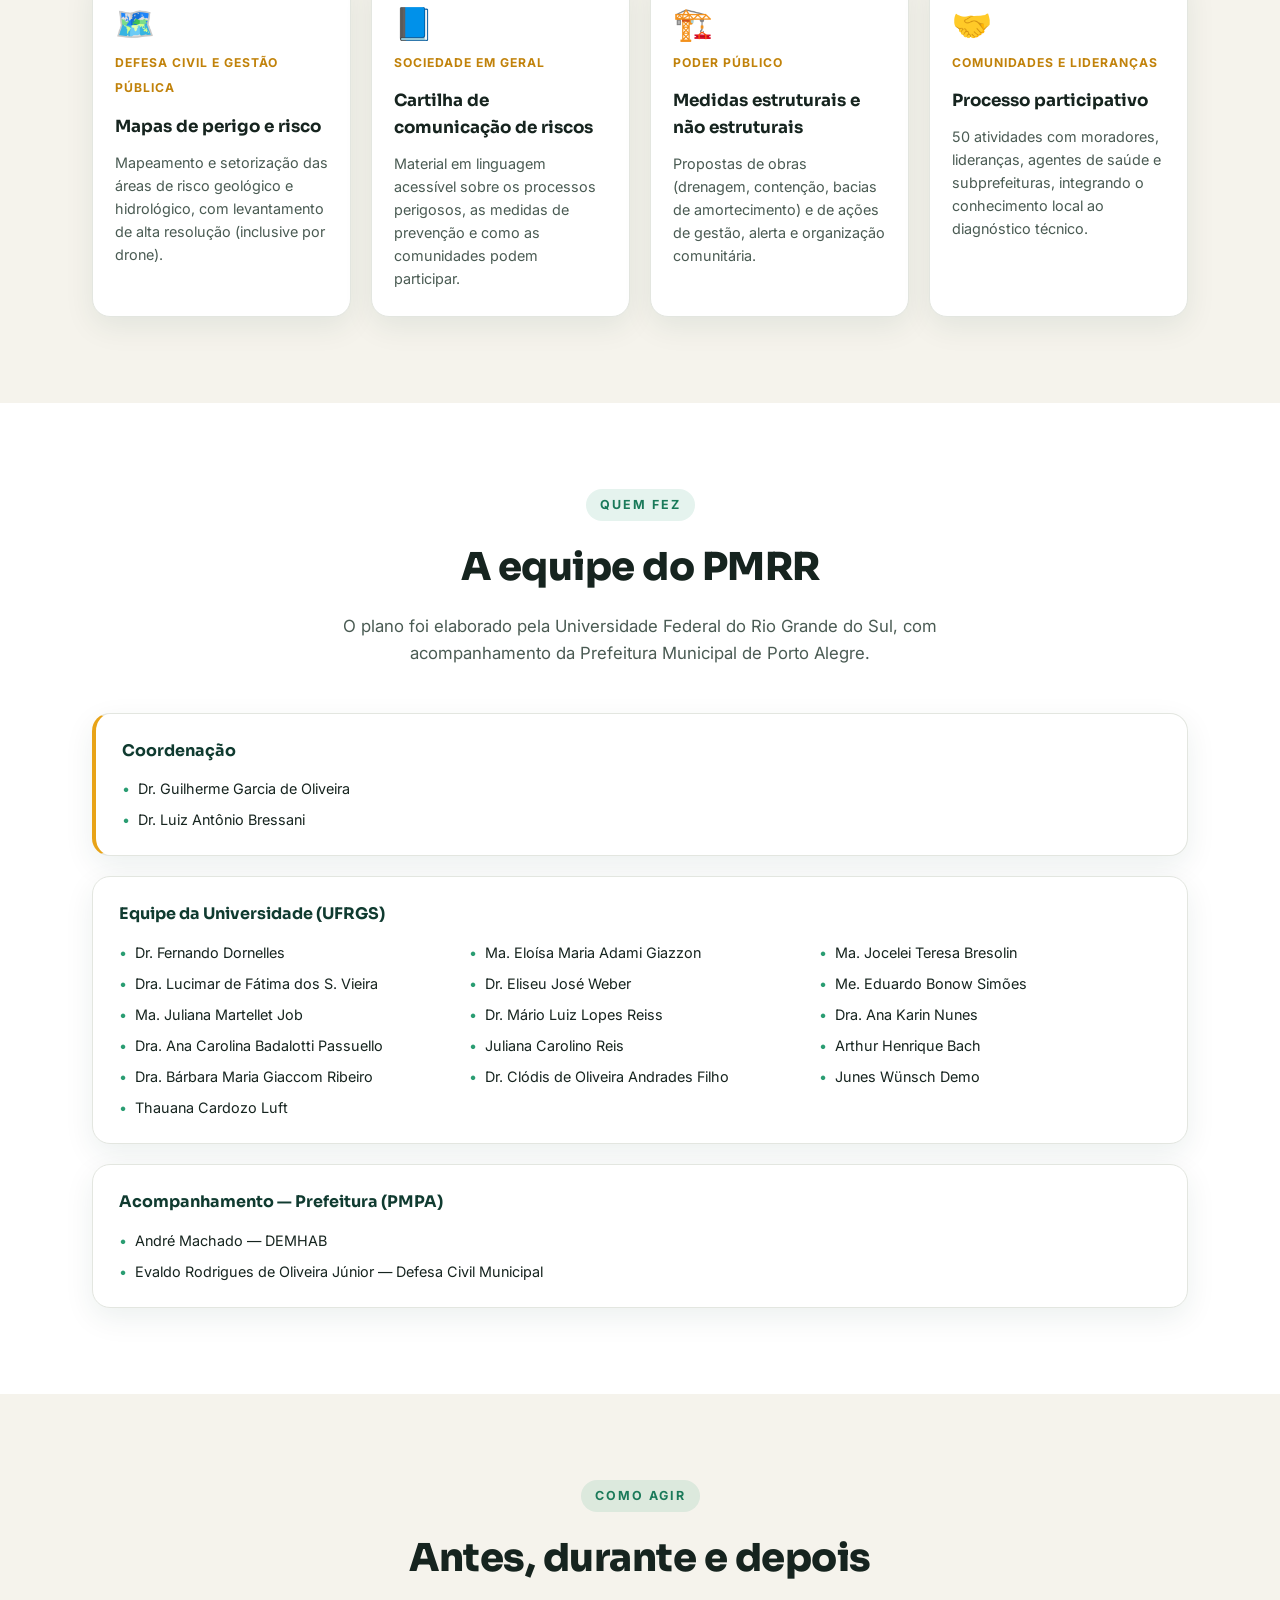
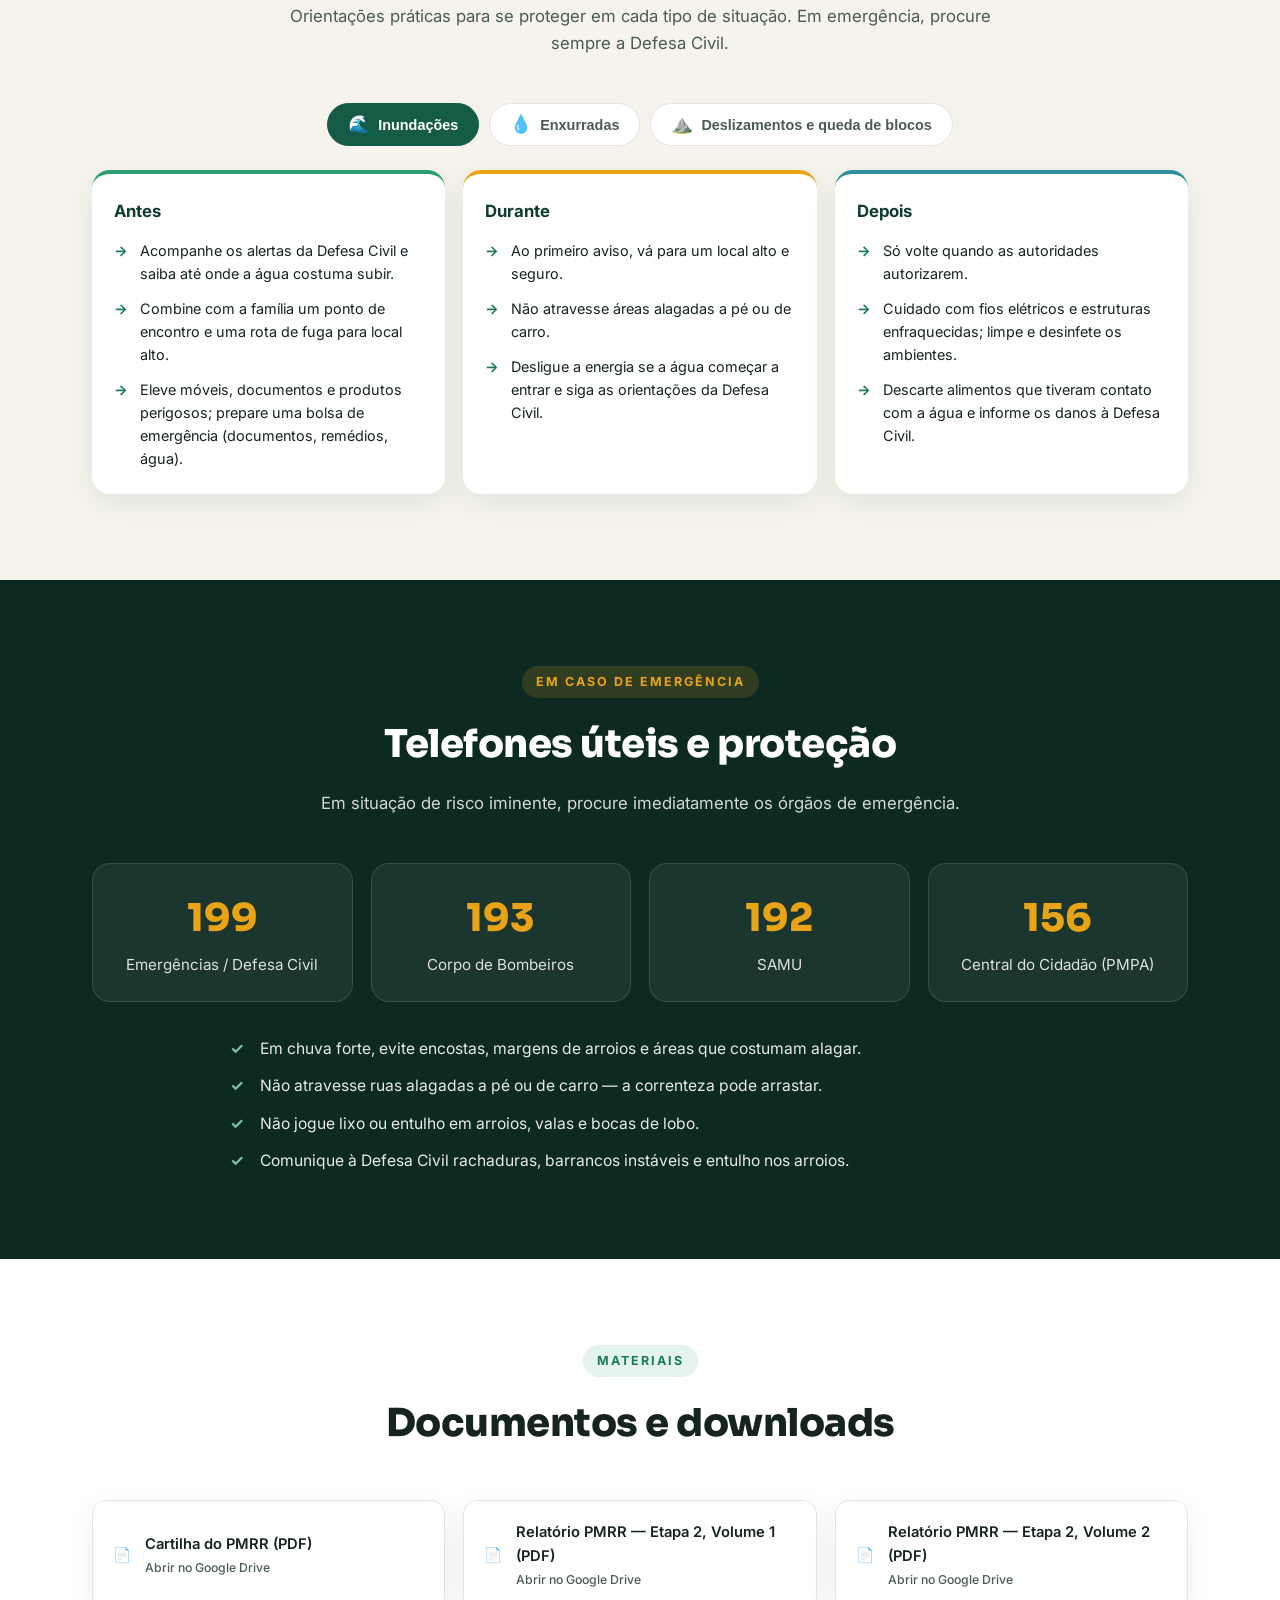
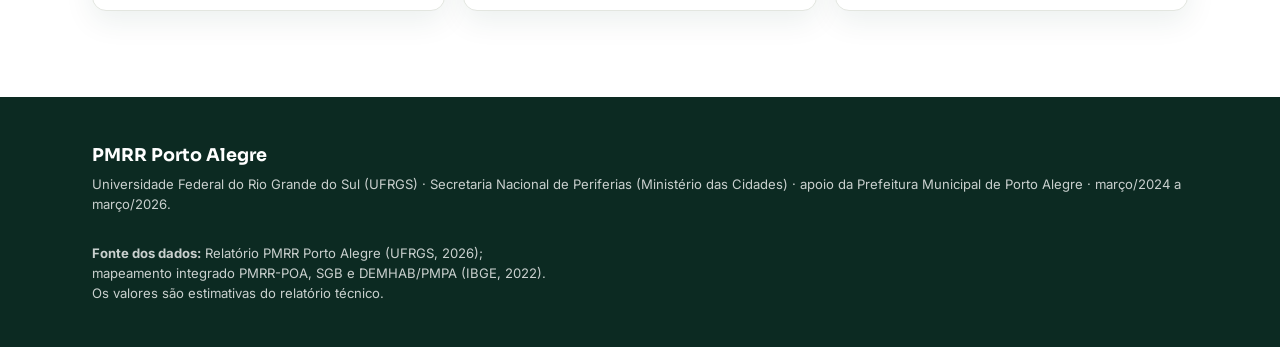
==== commit 88ee8d2b: "Refaz enxurrada (morro com torrente), corrige armadilha e cache-busting - Enxurrada vira um morro co" ====
--- a/index.html
+++ b/index.html
@@ -11,9 +11,10 @@
   <link href="https://fonts.googleapis.com/css2?family=Sora:wght@500;600;700;800&family=Inter:wght@400;500;600&display=swap" rel="stylesheet" />
 
   <link rel="stylesheet" href="assets/vendor/leaflet.css" />
-  <link rel="stylesheet" href="assets/css/style.css" />
+  <link rel="stylesheet" href="assets/css/style.css?v=3" />
 </head>
 <body>
+  <a href="#conteudo" class="skip-link">Pular para o conteúdo</a>
 
   <!-- NAV -->
   <header class="nav" id="nav">
@@ -54,6 +55,8 @@
     <a href="#sobre" class="hero__scroll" aria-label="Rolar para baixo">↓</a>
   </section>
 
+  <main id="conteudo">
+
   <!-- FAIXA DE NÚMEROS -->
   <section class="stats" id="numeros">
     <div class="stats__grid container">
@@ -187,6 +190,10 @@
           contornos reais. As cores indicam o grau de risco. Clique em um setor para ver
           os dados; clique nos cards das regiões para dar zoom em cada área.
         </p>
+      </div>
+      <div class="map-busca">
+        <input id="mapSearch" type="search" placeholder="Buscar por bairro ou número do setor (ex.: Bom Jesus, 109)" aria-label="Buscar setor no mapa" />
+        <button id="mapGeo" class="btn-geo" type="button">📍 Perto de mim</button>
       </div>
       <div class="map-layout">
         <div id="map" class="map"></div>
@@ -360,6 +367,22 @@
     </div>
   </section>
 
+  <!-- COMO AGIR -->
+  <section class="section section--alt" id="agir">
+    <div class="container">
+      <div class="section__head">
+        <span class="section__tag">Como agir</span>
+        <h2>Antes, durante e depois</h2>
+        <p class="section__intro">
+          Orientações práticas para se proteger em cada tipo de situação. Em emergência,
+          procure sempre a Defesa Civil.
+        </p>
+      </div>
+      <div class="guia-tabs" id="guia-tabs"></div>
+      <div class="guia-conteudo" id="guia-conteudo"></div>
+    </div>
+  </section>
+
   <!-- PROTEÇÃO -->
   <section class="section section--dark" id="protecao">
     <div class="container">
@@ -390,6 +413,8 @@
       <div class="materiais" id="materiais-grid"></div>
     </div>
   </section>
+
+  </main>
 
   <!-- FOOTER -->
   <footer class="footer">
@@ -416,7 +441,7 @@
 
   <script src="assets/vendor/leaflet.js"></script>
   <script src="assets/vendor/chart.umd.min.js"></script>
-  <script src="assets/js/data.js"></script>
-  <script src="assets/js/app.js"></script>
+  <script src="assets/js/data.js?v=3"></script>
+  <script src="assets/js/app.js?v=3"></script>
 </body>
 </html>
--- a/assets/css/style.css
+++ b/assets/css/style.css
@@ -35,6 +35,10 @@
 
 a { color: inherit; text-decoration: none; }
 
+.skip-link { position: absolute; left: 12px; top: -50px; z-index: 2000; background: var(--green-700); color: #fff; padding: 10px 18px; border-radius: 0 0 10px 10px; font-weight: 600; transition: top .2s; }
+.skip-link:focus { top: 0; }
+:focus-visible { outline: 3px solid var(--amber); outline-offset: 2px; border-radius: 4px; }
+
 .container { width: 100%; max-width: var(--maxw); margin: 0 auto; padding: 0 22px; }
 
 /* ===== Nav ===== */
@@ -189,6 +193,12 @@
 .map-side__row b { color: var(--green-700); font-family: "Sora"; }
 .map-side__proc { margin-top: 16px; font-size: .82rem; color: var(--ink-soft); border-top: 1px dashed var(--line); padding-top: 12px; }
 
+.map-busca { display: flex; gap: 10px; margin-bottom: 16px; flex-wrap: wrap; }
+.map-busca input { flex: 1; min-width: 220px; border: 1px solid var(--line); border-radius: 999px; padding: 12px 20px; font-size: .92rem; font-family: inherit; }
+.map-busca input:focus { outline: 2px solid var(--green-500); border-color: var(--green-500); }
+.btn-geo { border: 1px solid var(--green-600); background: var(--paper); color: var(--green-700); border-radius: 999px; padding: 12px 18px; font-size: .88rem; font-weight: 600; cursor: pointer; white-space: nowrap; }
+.btn-geo:hover { background: var(--green-600); color: #fff; }
+
 .map-legenda { background: rgba(255,255,255,.92); padding: 8px 12px; border-radius: 10px; box-shadow: var(--shadow); font-size: .78rem; display: grid; gap: 4px; }
 .map-legenda span { display: flex; align-items: center; gap: 7px; color: var(--ink); }
 .map-legenda i { width: 13px; height: 13px; border-radius: 3px; display: inline-block; }
@@ -234,6 +244,31 @@
 .perigo { background: var(--paper); border: 1px solid var(--line); border-radius: var(--radius); padding: 24px 20px; box-shadow: var(--shadow); transition: transform .2s, box-shadow .2s; }
 .perigo:hover { transform: translateY(-5px); box-shadow: var(--shadow-lg); }
 .perigo__icone { font-size: 2rem; }
+.perigo__anim { width: 76px; height: 76px; border-radius: 14px; overflow: hidden; background: linear-gradient(160deg, #eaf3ee, #dce9e2); }
+.psvg { width: 100%; height: 100%; display: block; }
+.a-rise { animation: ps-rise 3s ease-in-out infinite; }
+.a-rush path { animation: ps-rush 1s linear infinite; }
+.a-torrent circle { animation: ps-torrent 1s ease-in infinite; }
+.a-torrent circle:nth-child(2) { animation-delay: .33s; }
+.a-torrent circle:nth-child(3) { animation-delay: .66s; }
+.a-flow line { animation: ps-flow 1.1s linear infinite; }
+.a-rain line { animation: ps-rain 1.2s linear infinite; }
+.a-rain line:nth-child(2) { animation-delay: .4s; }
+.a-rain line:nth-child(3) { animation-delay: .8s; }
+.a-slide { animation: ps-slide 2.4s ease-in infinite; }
+.a-wash circle { animation: ps-wash 1.8s ease-in infinite; }
+.a-wash circle:nth-child(2) { animation-delay: .5s; }
+.a-wash circle:nth-child(3) { animation-delay: 1s; }
+@keyframes ps-rise { 0%,100% { transform: translateY(7px); } 50% { transform: translateY(0); } }
+@keyframes ps-rush { from { transform: translateY(0); } to { transform: translateY(26px); } }
+@keyframes ps-torrent { 0% { transform: translateY(-7px); opacity: 0; } 25% { opacity: 1; } 100% { transform: translateY(22px); opacity: 0; } }
+@keyframes ps-flow { 0% { transform: translate(-6px,-4px); opacity: .3; } 50% { opacity: 1; } 100% { transform: translate(6px,4px); opacity: .3; } }
+@keyframes ps-rain { 0% { transform: translateY(-4px); opacity: 0; } 30% { opacity: 1; } 100% { transform: translateY(34px); opacity: 0; } }
+@keyframes ps-slide { 0% { transform: translate(0,0); } 70% { transform: translate(10px,16px); } 100% { transform: translate(10px,16px); opacity: 0; } }
+@keyframes ps-wash { 0% { transform: translate(0,0); opacity: 1; } 100% { transform: translate(12px,8px); opacity: 0; } }
+@media (prefers-reduced-motion: reduce) {
+  .a-rise, .a-rush path, .a-torrent circle, .a-flow line, .a-rain line, .a-slide, .a-wash circle { animation: none !important; }
+}
 .perigo h4 { margin: 12px 0 8px; font-size: 1rem; color: var(--green-800); }
 .perigo p { font-size: .85rem; color: var(--ink-soft); }
 
@@ -241,6 +276,22 @@
 .soluo-grid { display: grid; grid-template-columns: repeat(5, 1fr); gap: 16px; margin-bottom: 26px; }
 .solu { background: var(--paper); border: 1px solid var(--line); border-top: 4px solid var(--amber); border-radius: var(--radius); padding: 22px 18px; box-shadow: var(--shadow); }
 .solu__icone { font-size: 1.7rem; }
+.solu__anim { width: 76px; height: 76px; border-radius: 14px; overflow: hidden; background: linear-gradient(160deg, #f6efe0, #eadfca); }
+.s-fall rect { animation: sl-fall 1.8s ease-in infinite; }
+.s-fall rect:nth-child(2) { animation-delay: .35s; }
+.s-fall rect:nth-child(3) { animation-delay: .7s; }
+.b-fill { animation: sl-bacia 4s ease-in-out infinite; }
+.t-trash > *, .t-trash2 > * { animation: sl-catch 2.8s ease-out infinite; }
+.t-trash2 > * { animation-delay: 1.2s; }
+.m-fall circle { animation: sl-mfall 2.6s ease-in infinite; }
+.m-fall circle:nth-child(2) { animation-delay: .6s; }
+@keyframes sl-fall { 0% { transform: translate(0,0); opacity: 0; } 20% { opacity: 1; } 100% { transform: translate(40px,40px); opacity: 0; } }
+@keyframes sl-bacia { 0% { transform: translateY(36px); } 45% { transform: translateY(4px); } 75% { transform: translateY(4px); } 100% { transform: translateY(36px); } }
+@keyframes sl-catch { 0% { transform: translateX(-8px); opacity: 0; } 18% { opacity: 1; } 60% { transform: translateX(32px); } 100% { transform: translateX(32px); opacity: 1; } }
+@keyframes sl-mfall { 0% { transform: translate(0,0); } 60% { transform: translate(12px,8px); } 100% { transform: translate(12px,8px); } }
+@media (prefers-reduced-motion: reduce) {
+  .s-fall rect, .b-fill, .t-trash > *, .t-trash2 > *, .m-fall circle { animation: none !important; }
+}
 .solu h4 { margin: 10px 0 6px; font-size: .98rem; color: var(--green-800); }
 .solu p { font-size: .83rem; color: var(--ink-soft); }
 .solucoes-2 { margin-top: 4px; }
@@ -316,11 +367,32 @@
 .lightbox__fig figcaption { color: #fff; margin-top: 12px; font-size: .95rem; }
 .lightbox__close { position: absolute; top: 18px; right: 24px; background: none; border: none; color: #fff; font-size: 2.4rem; line-height: 1; cursor: pointer; }
 
+/* ===== Guia: como agir ===== */
+.guia-tabs { display: flex; gap: 10px; flex-wrap: wrap; justify-content: center; margin-bottom: 24px; }
+.guia-tab { display: inline-flex; align-items: center; gap: 8px; border: 1px solid var(--line); background: var(--paper); border-radius: 999px; padding: 10px 20px; font-size: .9rem; font-weight: 600; color: var(--ink-soft); cursor: pointer; transition: all .2s; }
+.guia-tab span { font-size: 1.1rem; }
+.guia-tab.is-active { background: var(--green-700); color: #fff; border-color: var(--green-700); }
+.guia-conteudo { display: grid; grid-template-columns: repeat(3, 1fr); gap: 18px; }
+.guia-col { background: var(--paper); border-radius: var(--radius); padding: 24px 22px; box-shadow: var(--shadow); border-top: 4px solid var(--green-500); }
+.guia-col--antes { border-top-color: #2a9d72; }
+.guia-col--durante { border-top-color: var(--amber); }
+.guia-col--depois { border-top-color: #2f8f9d; }
+.guia-col h4 { font-size: 1.05rem; color: var(--green-800); margin-bottom: 14px; }
+.guia-col ul { list-style: none; display: grid; gap: 12px; }
+.guia-col li { position: relative; padding-left: 26px; font-size: .9rem; color: var(--ink); }
+.guia-col li::before { content: "→"; position: absolute; left: 0; color: var(--green-600); font-weight: 700; }
+
 /* ===== Animations ===== */
 @keyframes rise { from { opacity: 0; transform: translateY(24px); } to { opacity: 1; transform: none; } }
 @keyframes bob { 0%,100% { transform: translateY(0); } 50% { transform: translateY(8px); } }
 .reveal { opacity: 0; transform: translateY(28px); transition: opacity .7s ease, transform .7s ease; }
 .reveal.is-visible { opacity: 1; transform: none; }
+@media (prefers-reduced-motion: reduce) {
+  .reveal { opacity: 1 !important; transform: none !important; transition: none !important; }
+  .hero__content { animation: none !important; }
+  .hero__scroll { animation: none !important; }
+  * { scroll-behavior: auto !important; }
+}
 
 /* ===== Responsive ===== */
 /* Tablet: grades de 4 e 3 colunas viram 2 */
@@ -331,6 +403,7 @@
   .equipe__bloco ul.equipe__cols { grid-template-columns: repeat(2, 1fr); }
   .galeria { grid-template-columns: repeat(2, 1fr); }
   .galeria .foto:first-child { grid-column: span 2; grid-row: auto; }
+  .guia-conteudo { grid-template-columns: 1fr; }
 }
 @media (max-width: 600px) {
   .equipe__bloco ul.equipe__cols { grid-template-columns: 1fr; }
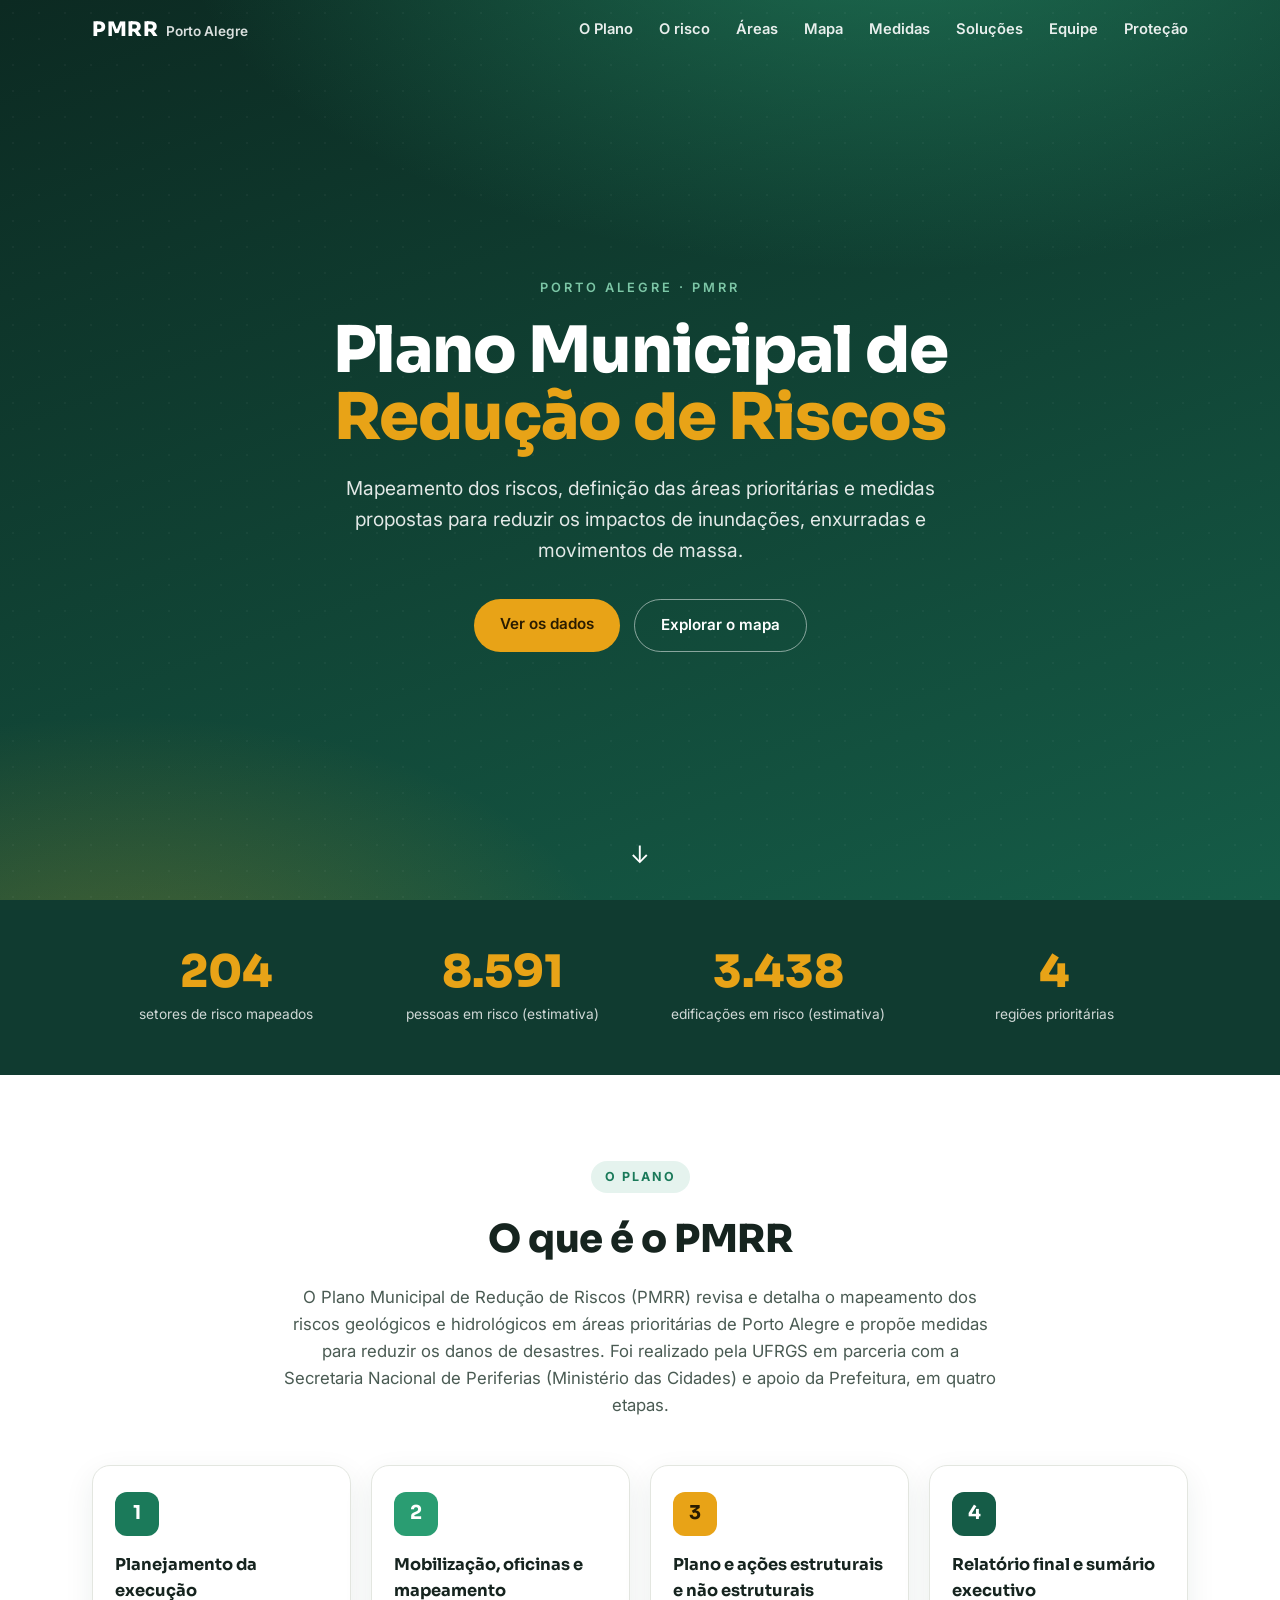
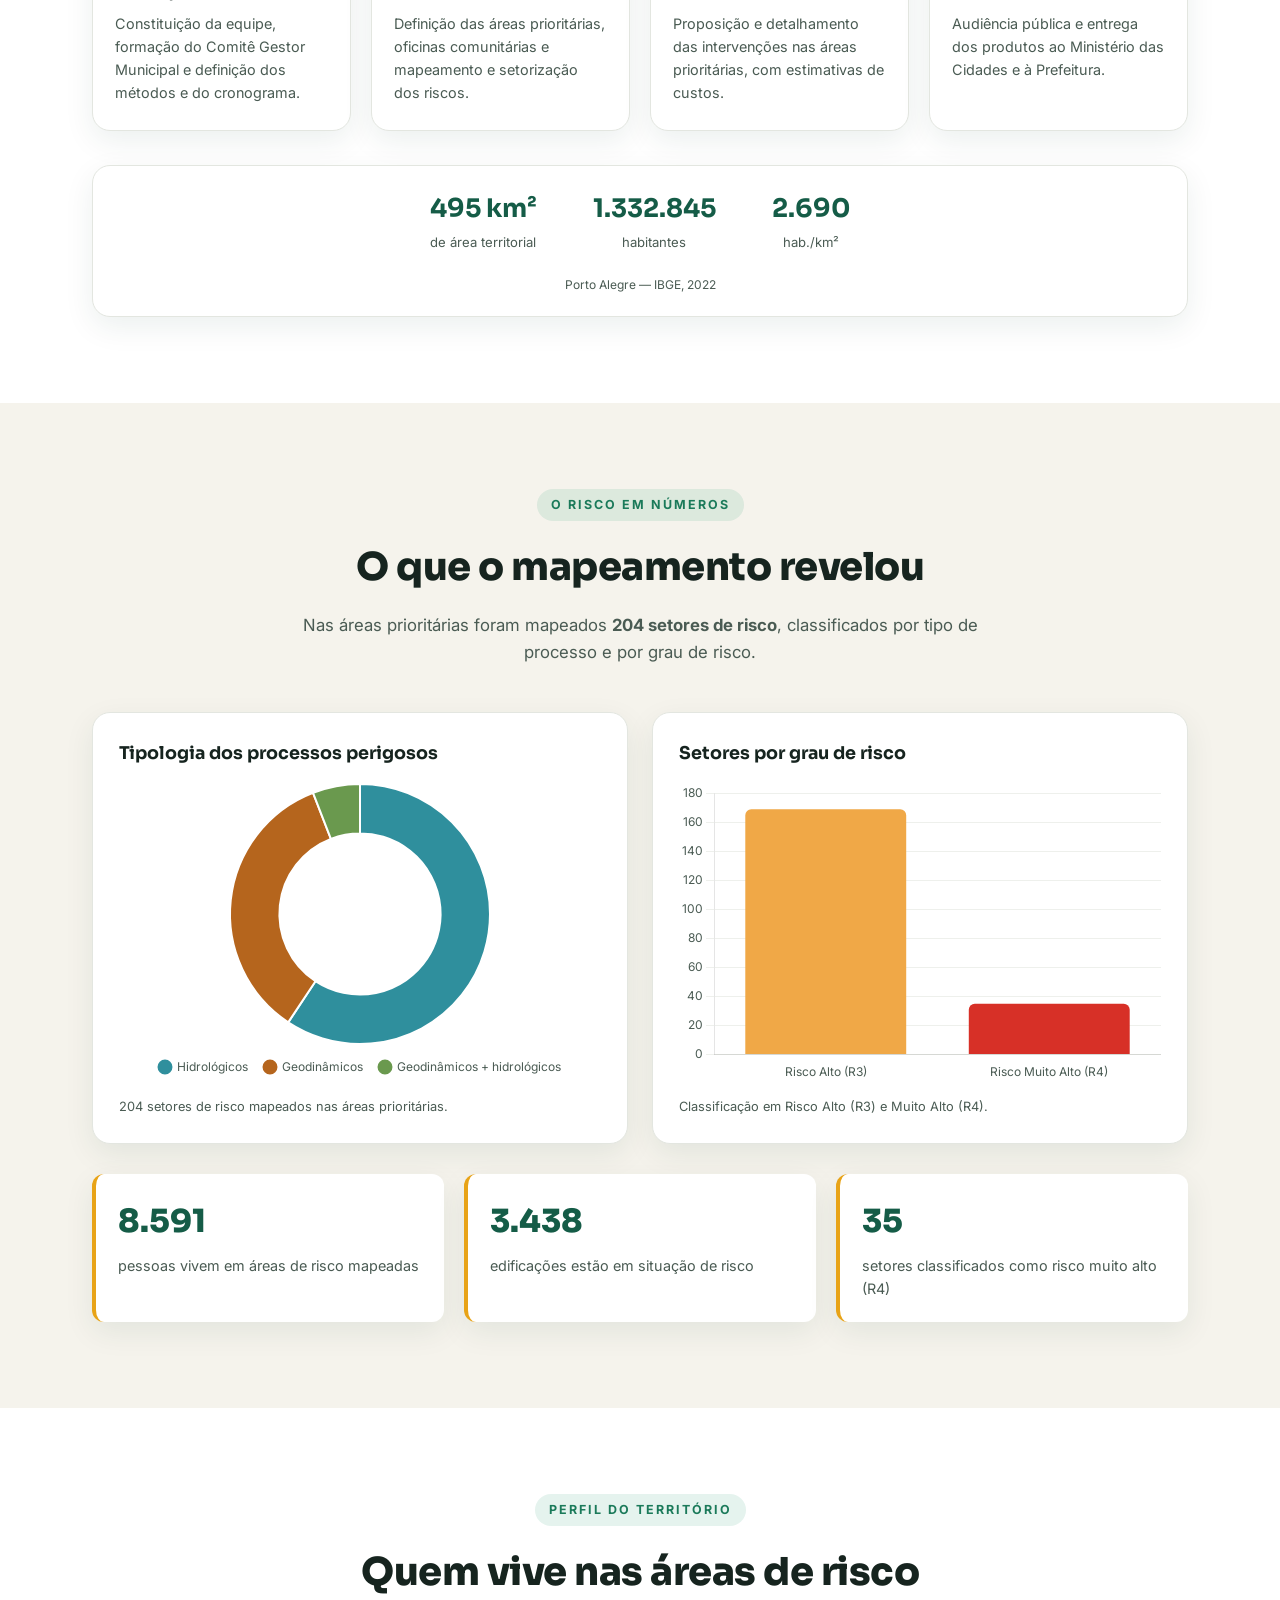
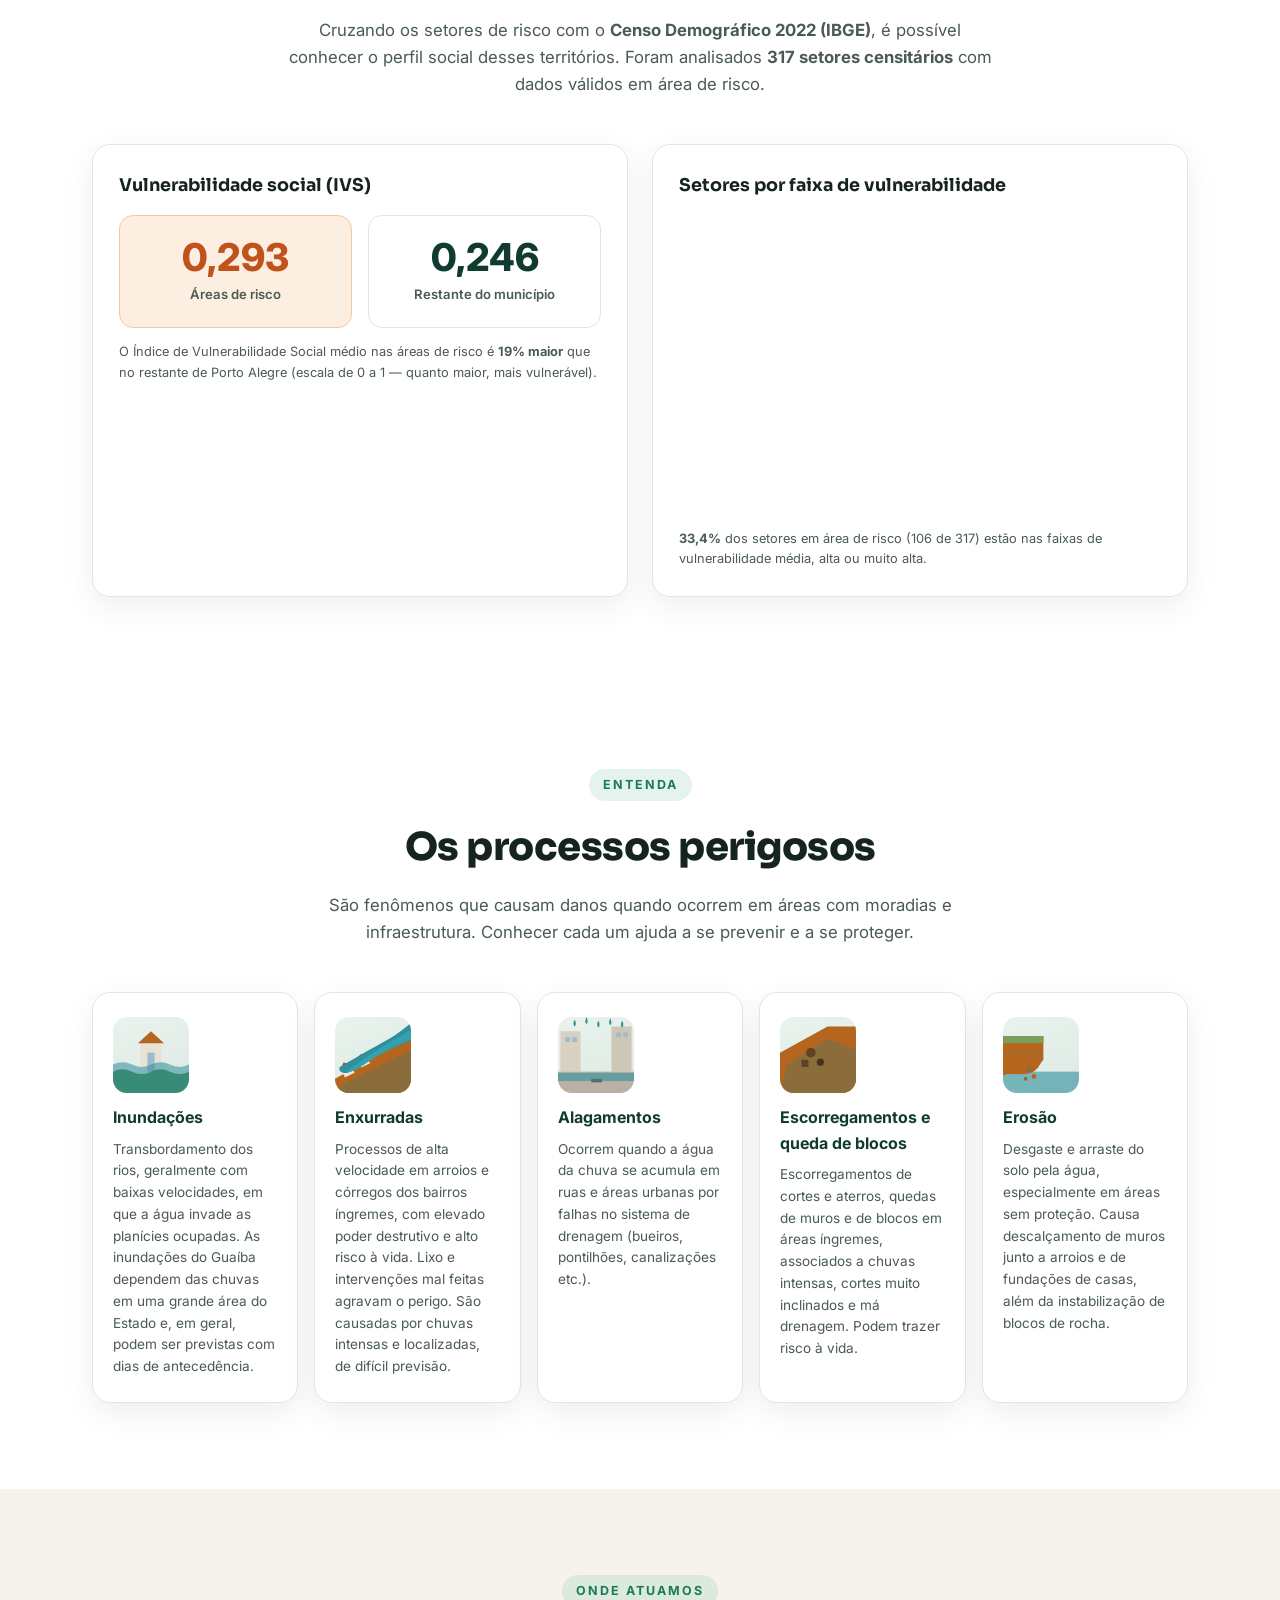
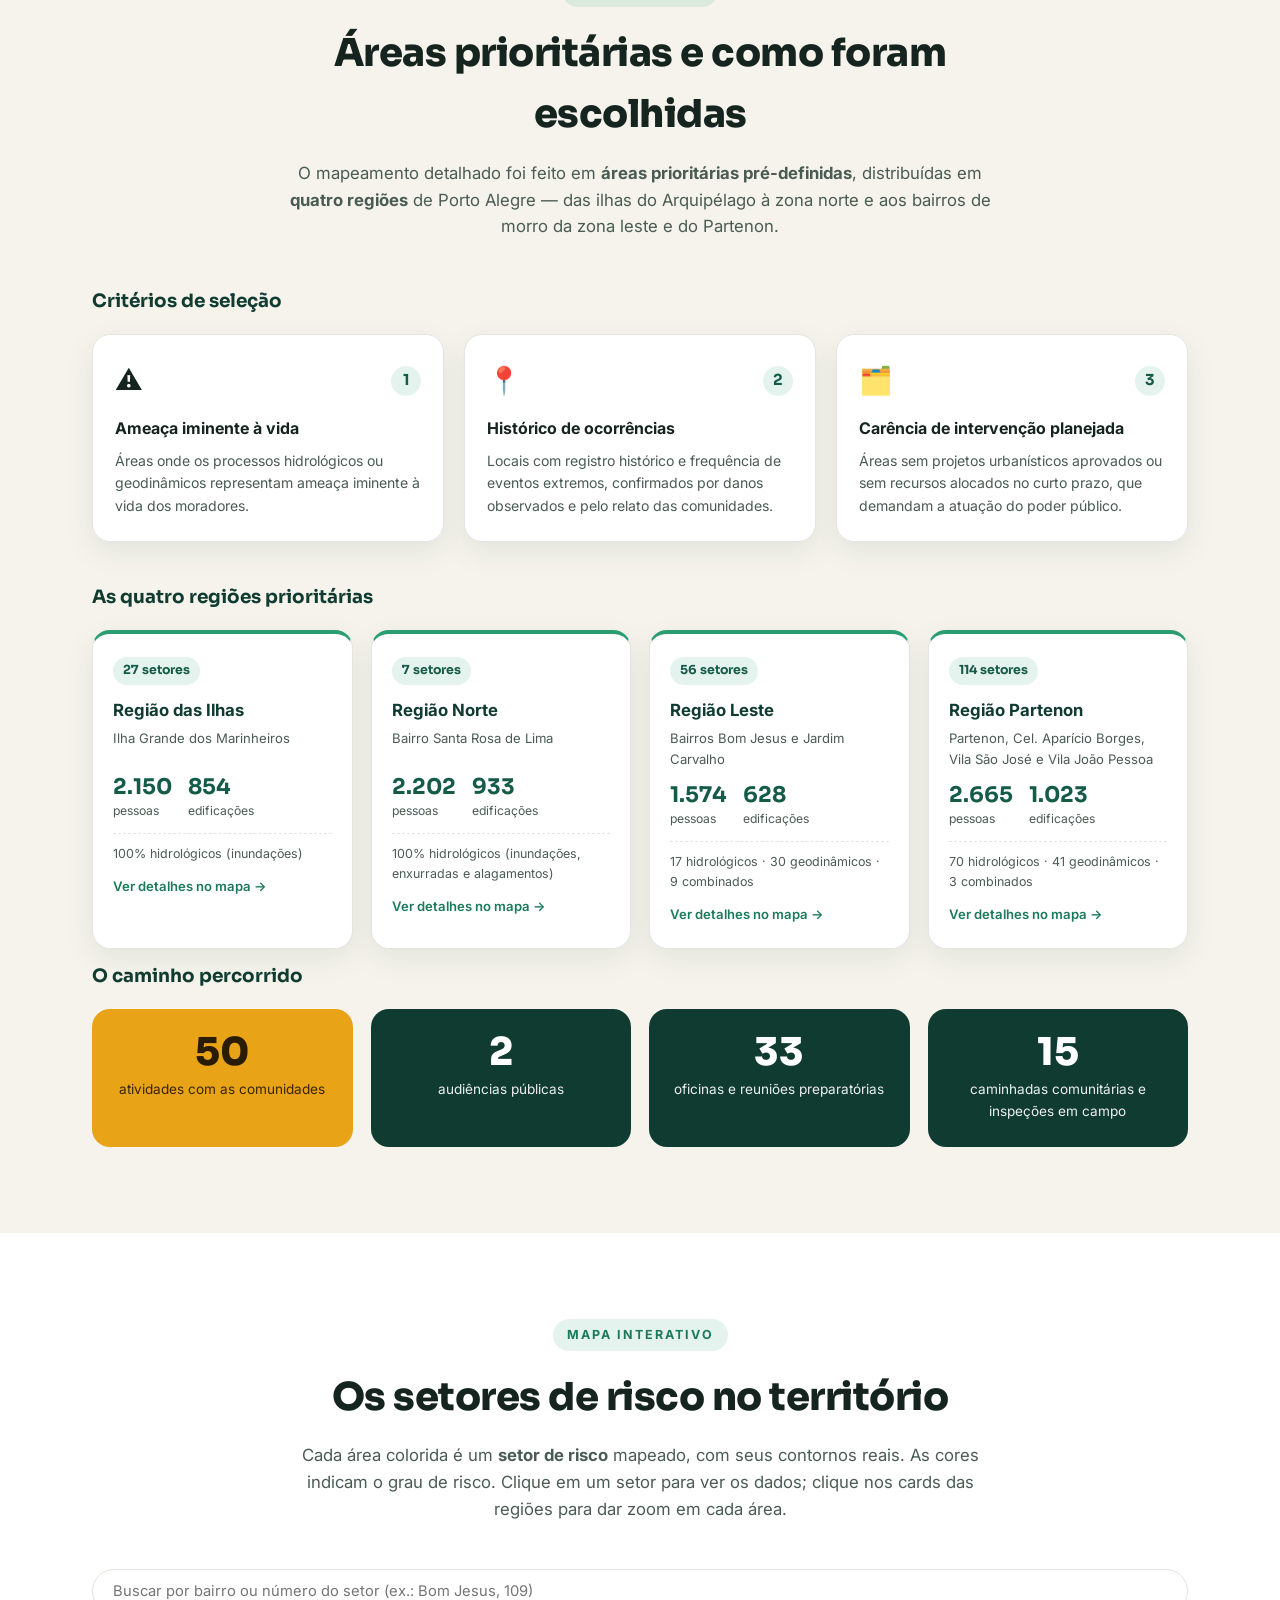
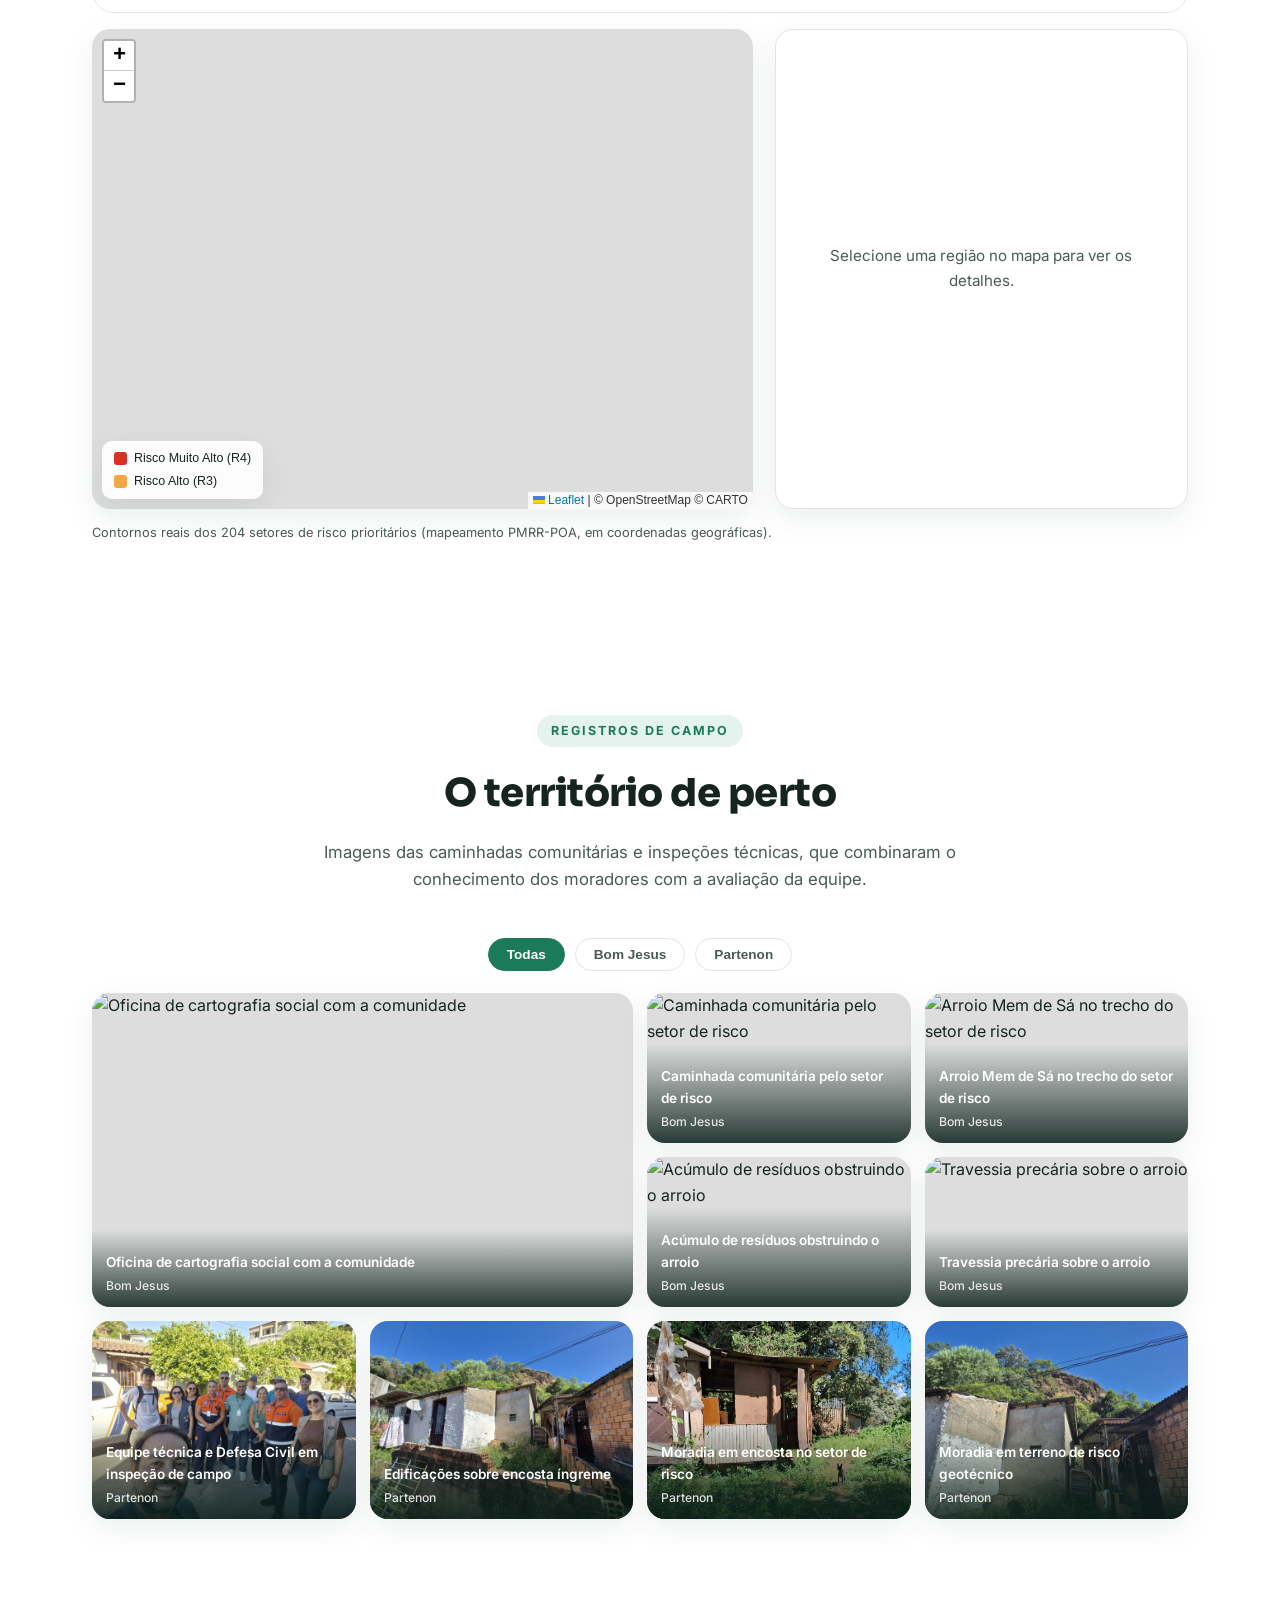
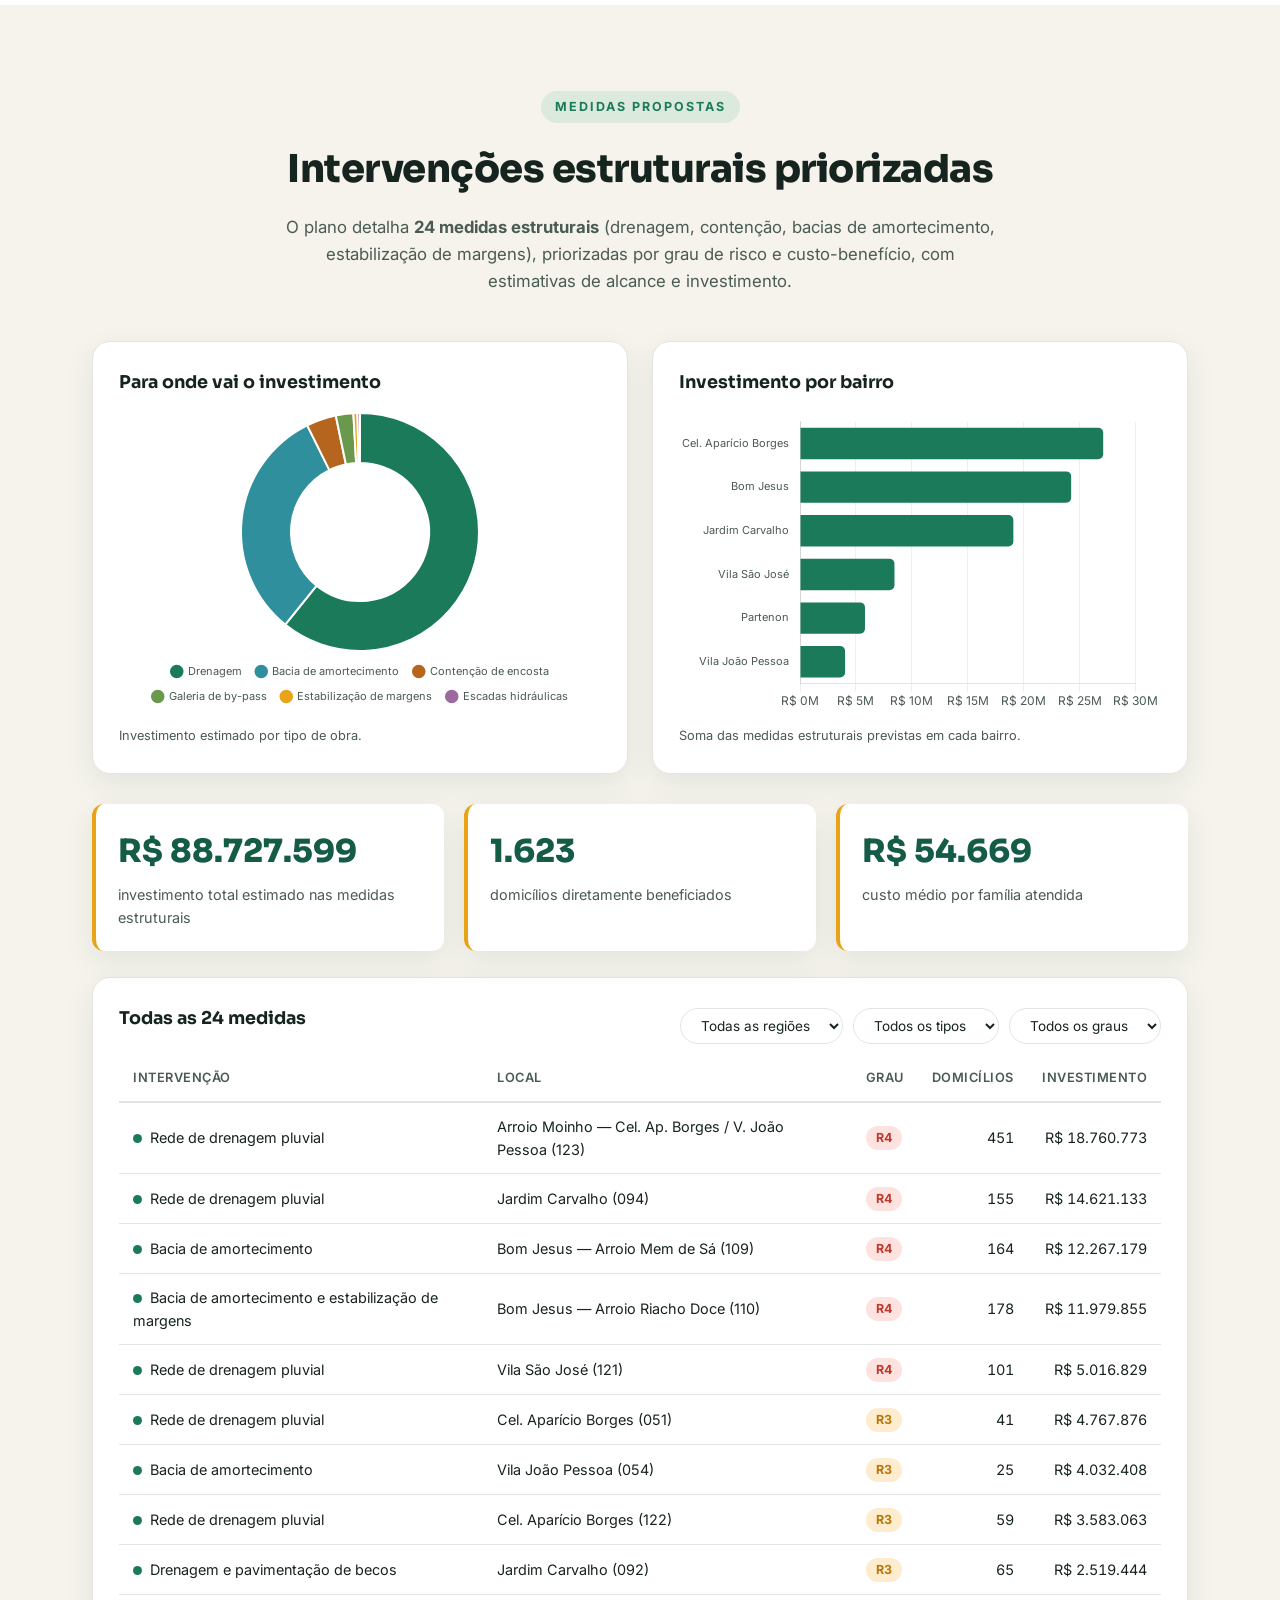
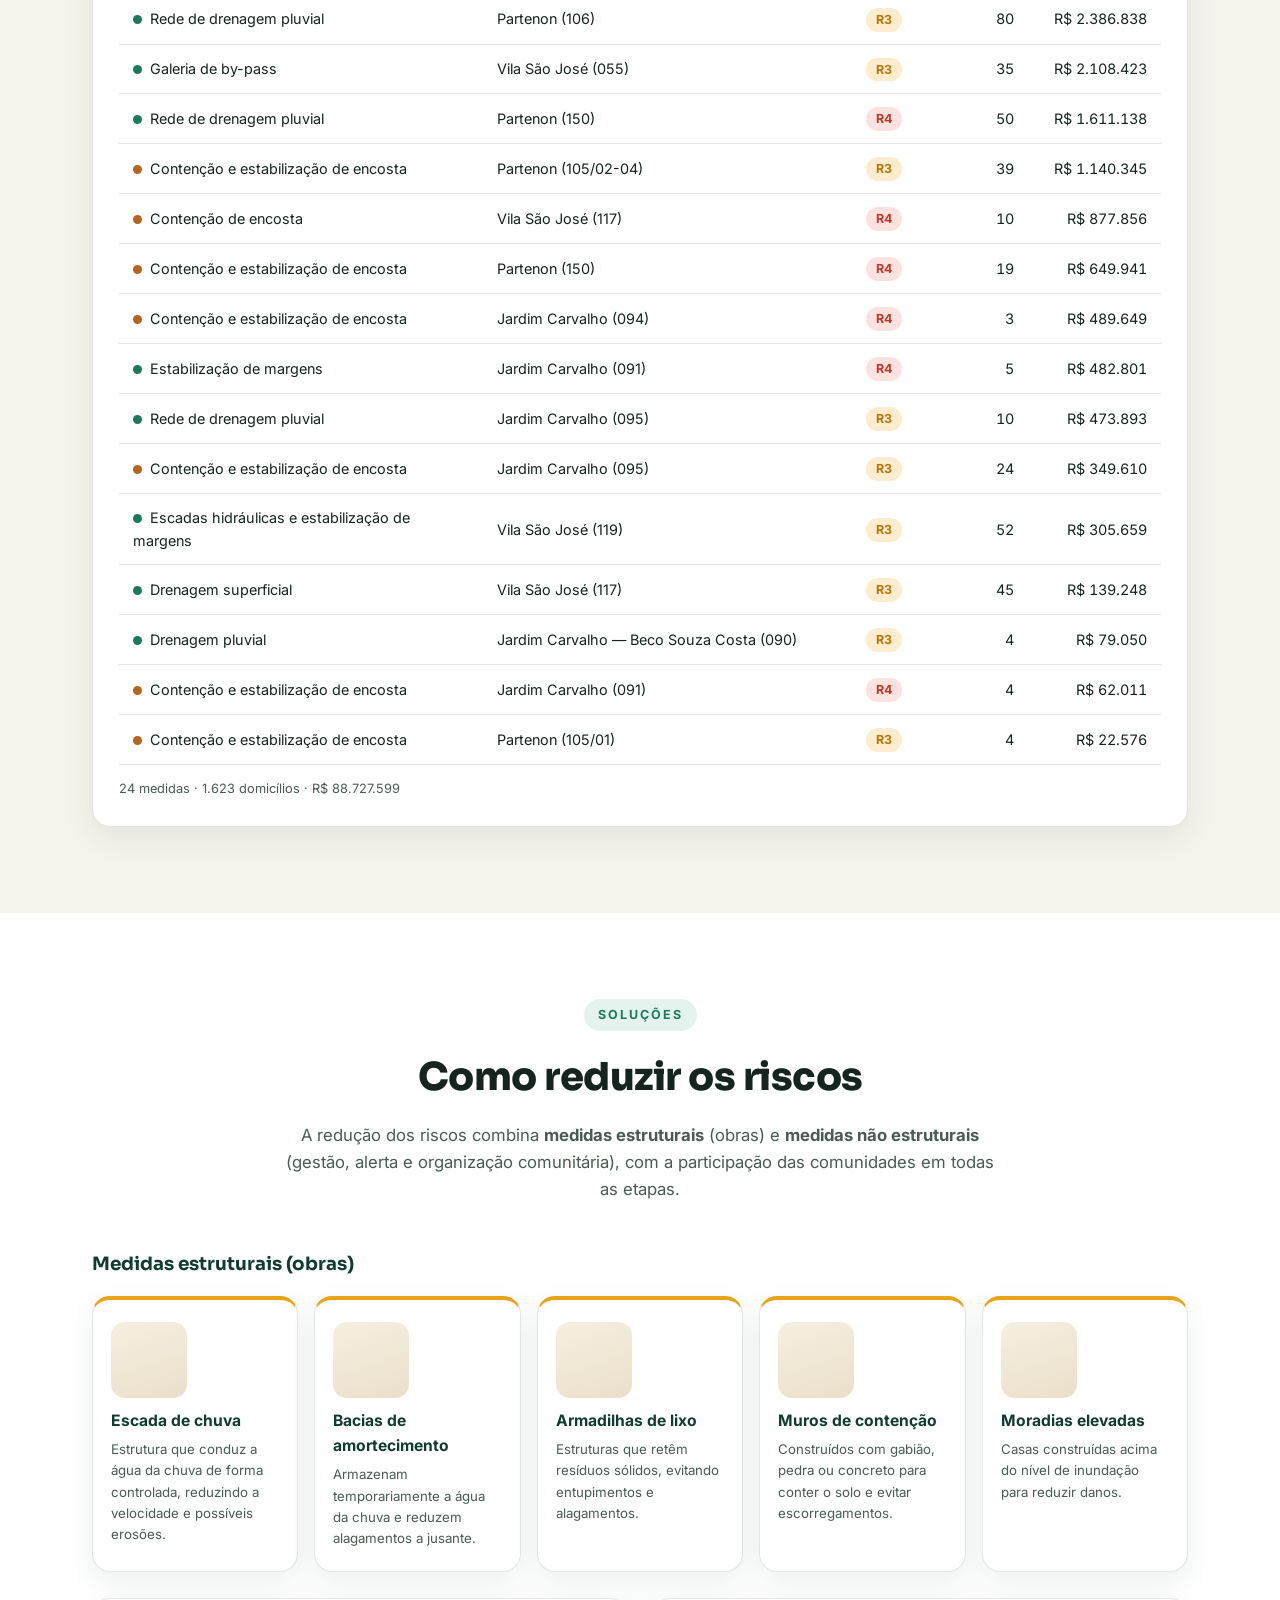
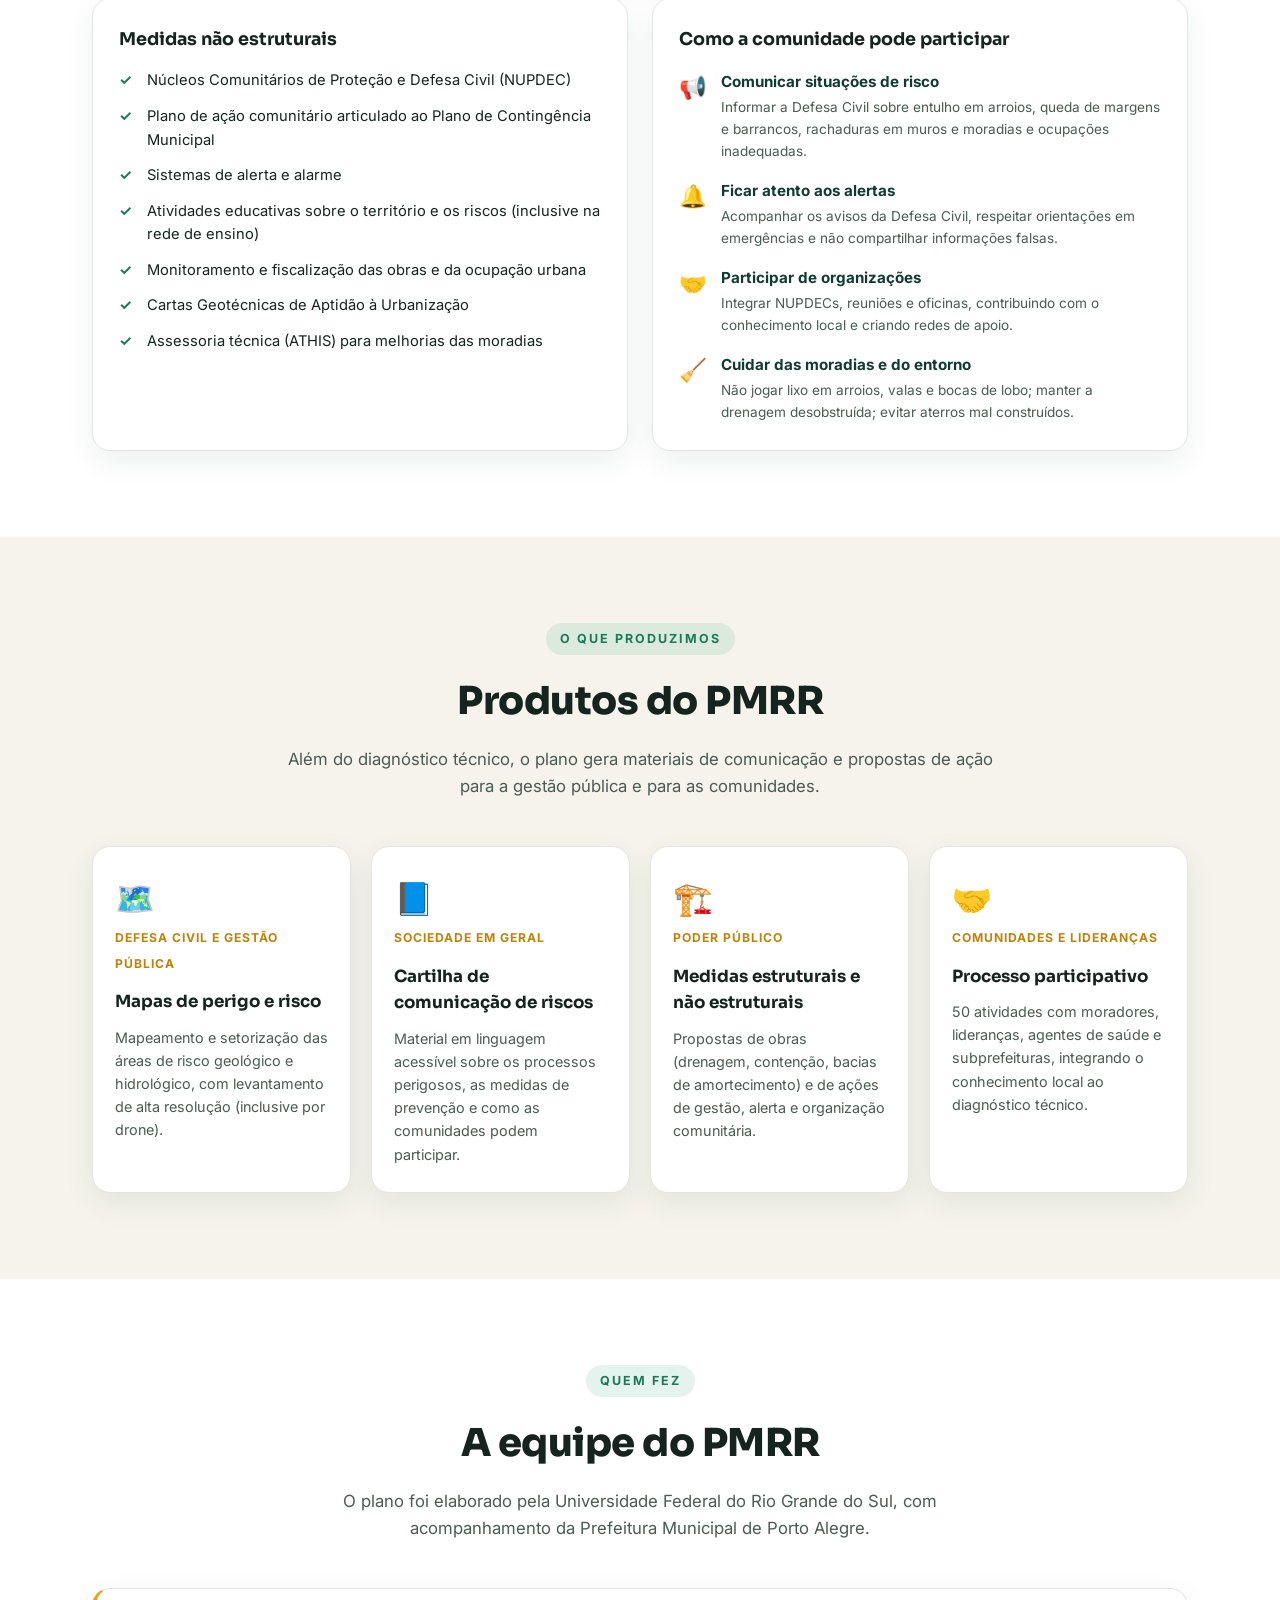
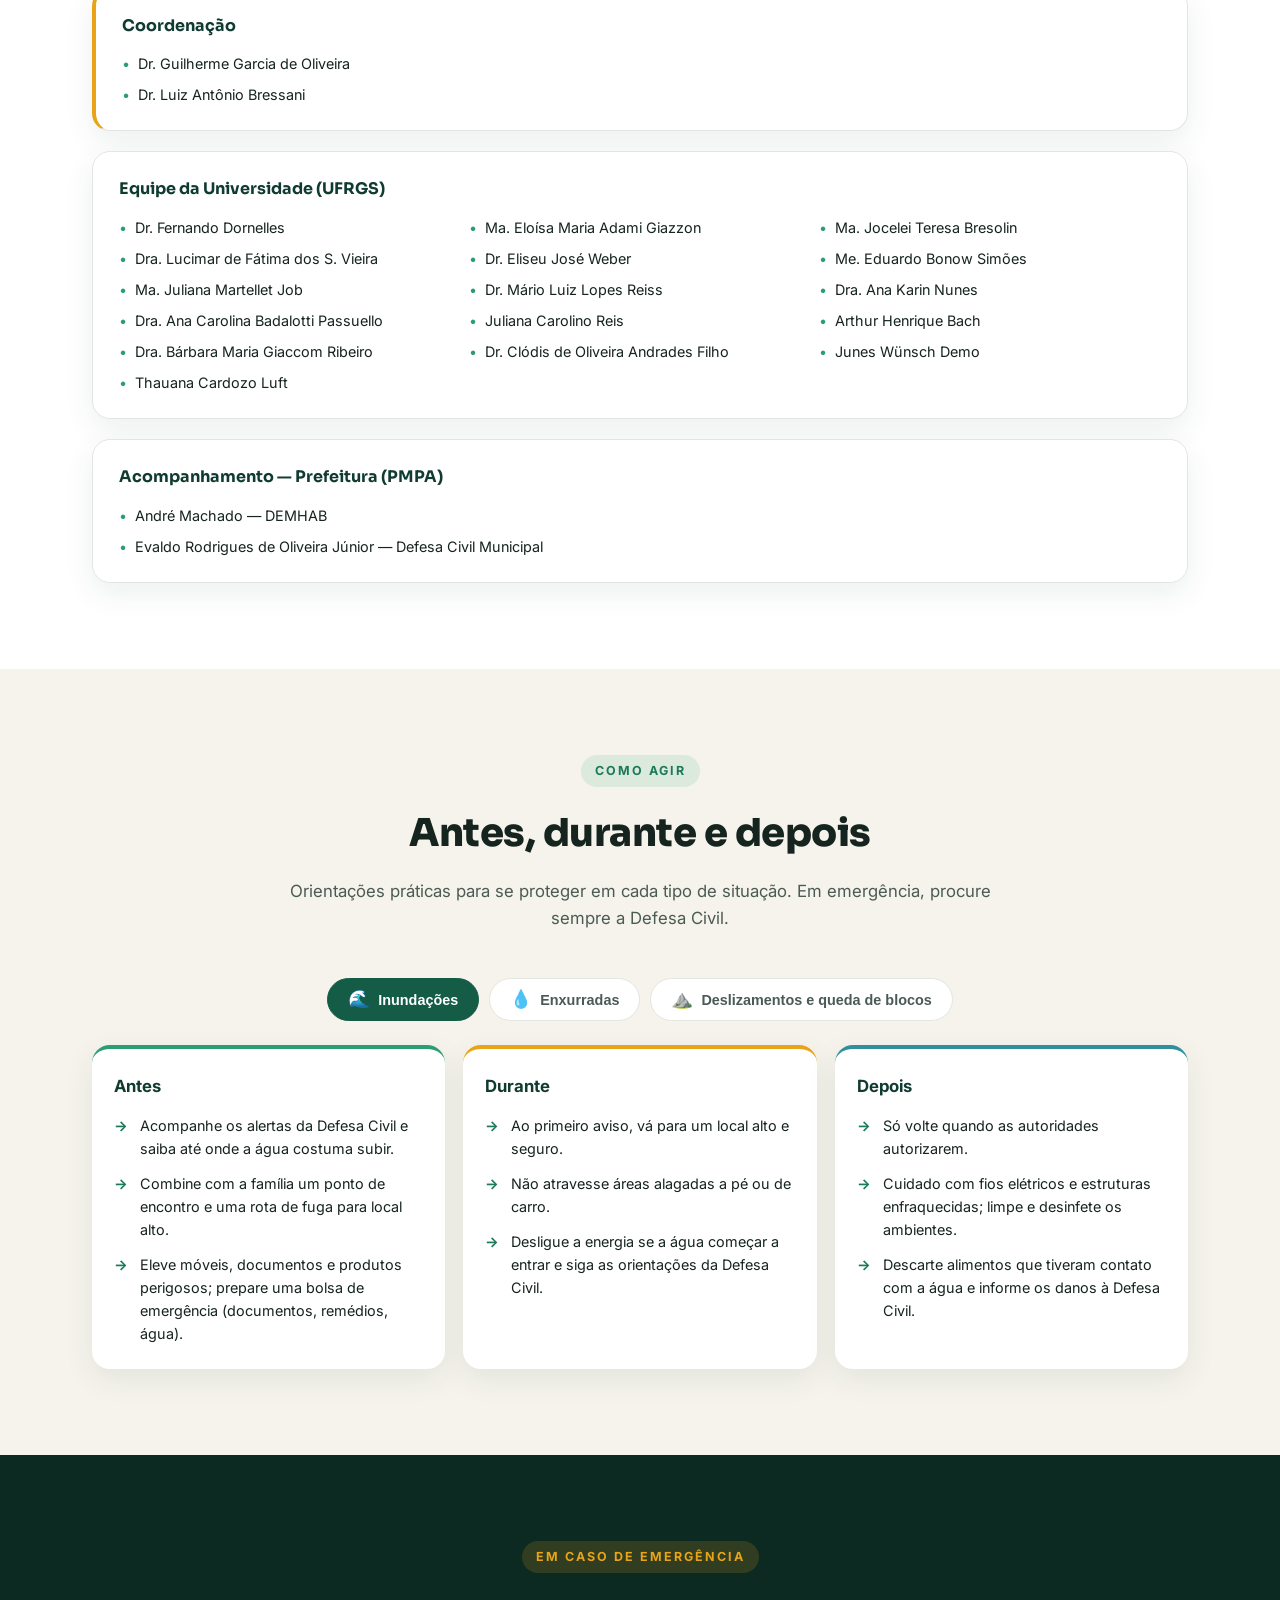
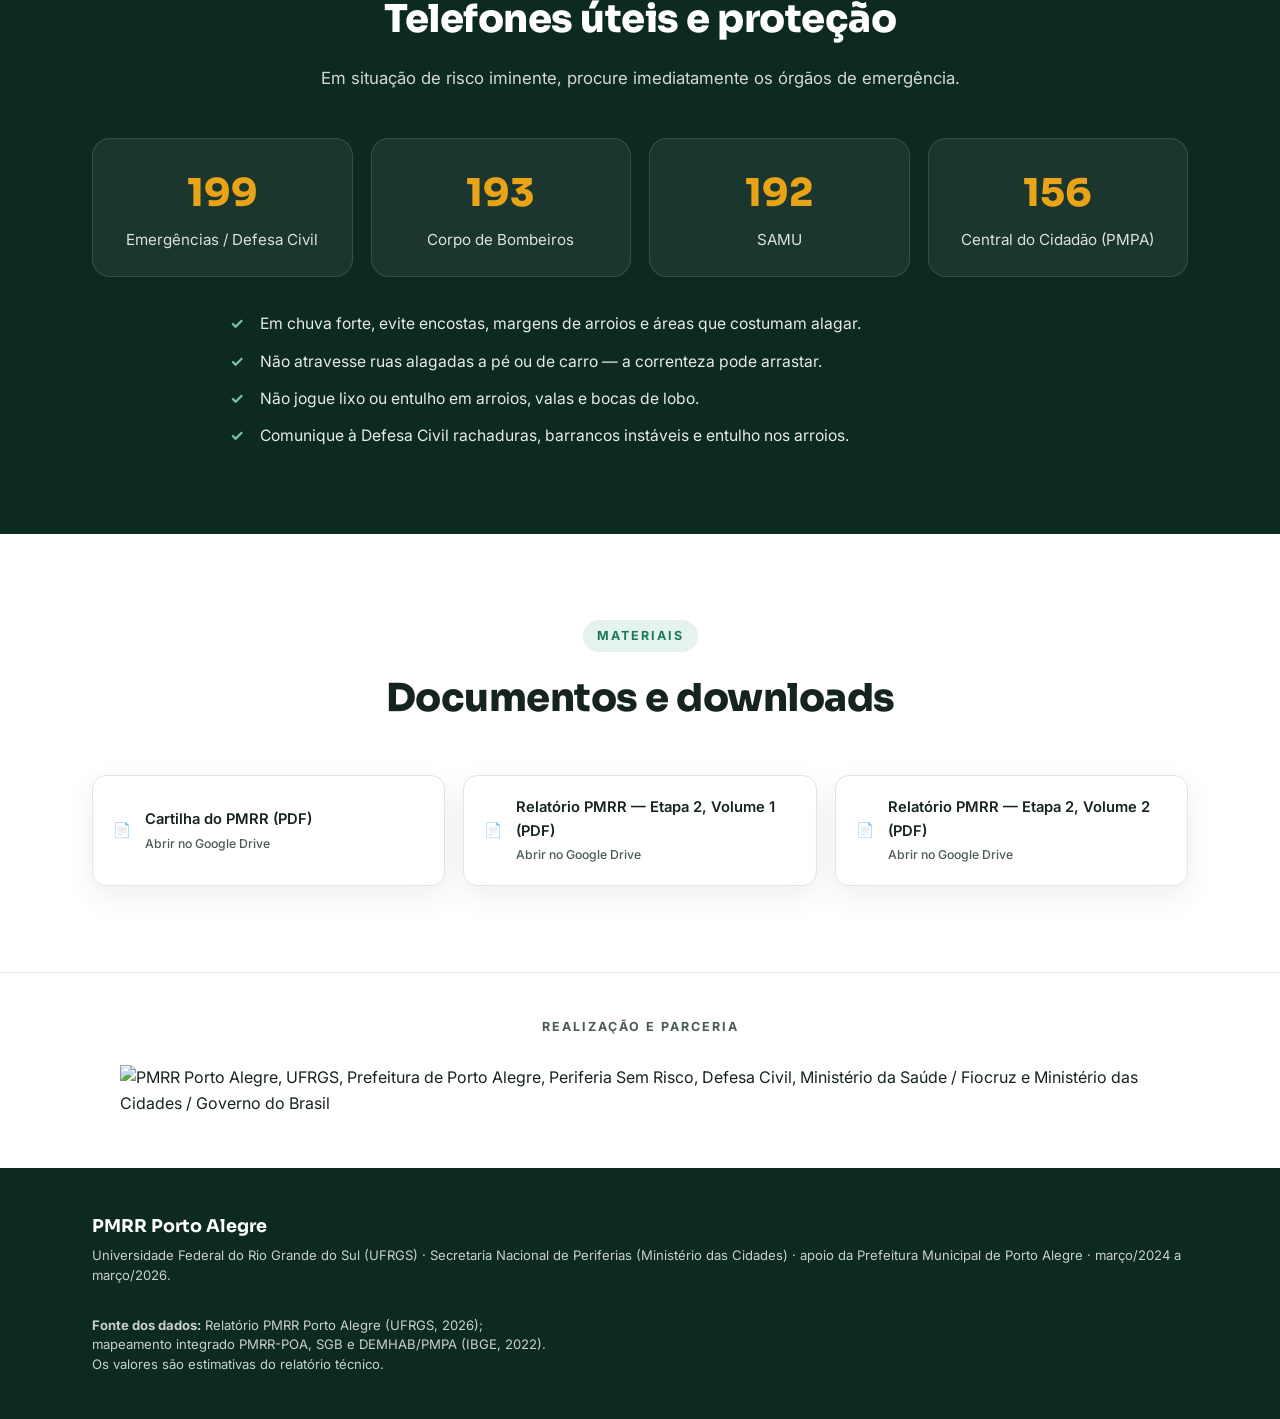
==== commit b4a76905: "Refaz a ilustracao de enxurrada como massa de agua descendo a encosta Substitui os filetes/linhas po" ====
--- a/index.html
+++ b/index.html
@@ -11,7 +11,7 @@
   <link href="https://fonts.googleapis.com/css2?family=Sora:wght@500;600;700;800&family=Inter:wght@400;500;600&display=swap" rel="stylesheet" />
 
   <link rel="stylesheet" href="assets/vendor/leaflet.css" />
-  <link rel="stylesheet" href="assets/css/style.css?v=3" />
+  <link rel="stylesheet" href="assets/css/style.css?v=7" />
 </head>
 <body>
   <a href="#conteudo" class="skip-link">Pular para o conteúdo</a>
@@ -140,6 +140,50 @@
     </div>
   </section>
 
+  <!-- PERFIL DO TERRITÓRIO (CENSO 2022) -->
+  <section class="section" id="perfil">
+    <div class="container">
+      <div class="section__head">
+        <span class="section__tag">Perfil do território</span>
+        <h2>Quem vive nas áreas de risco</h2>
+        <p class="section__intro">
+          Cruzando os setores de risco com o <strong>Censo Demográfico 2022 (IBGE)</strong>,
+          é possível conhecer o perfil social desses territórios. Foram analisados
+          <strong>317 setores censitários</strong> com dados válidos em área de risco.
+        </p>
+      </div>
+
+      <div class="grid-2">
+        <div class="card">
+          <h3>Vulnerabilidade social (IVS)</h3>
+          <div class="ivs-compara">
+            <div class="ivs-bloco ivs-bloco--risco">
+              <span class="ivs-num" data-count="293" data-decimal="3">0</span>
+              <span class="ivs-leg">Áreas de risco</span>
+            </div>
+            <div class="ivs-bloco">
+              <span class="ivs-num" data-count="246" data-decimal="3">0</span>
+              <span class="ivs-leg">Restante do município</span>
+            </div>
+          </div>
+          <p class="card__note">
+            O Índice de Vulnerabilidade Social médio nas áreas de risco é
+            <strong>19% maior</strong> que no restante de Porto Alegre
+            (escala de 0 a 1 — quanto maior, mais vulnerável).
+          </p>
+        </div>
+        <div class="card">
+          <h3>Setores por faixa de vulnerabilidade</h3>
+          <div class="chart-wrap"><canvas id="chartIvs"></canvas></div>
+          <p class="card__note">
+            <strong>33,4%</strong> dos setores em área de risco (106 de 317) estão nas
+            faixas de vulnerabilidade média, alta ou muito alta.
+          </p>
+        </div>
+      </div>
+    </div>
+  </section>
+
   <!-- PROCESSOS PERIGOSOS -->
   <section class="section" id="processos">
     <div class="container">
@@ -193,7 +237,6 @@
       </div>
       <div class="map-busca">
         <input id="mapSearch" type="search" placeholder="Buscar por bairro ou número do setor (ex.: Bom Jesus, 109)" aria-label="Buscar setor no mapa" />
-        <button id="mapGeo" class="btn-geo" type="button">📍 Perto de mim</button>
       </div>
       <div class="map-layout">
         <div id="map" class="map"></div>
@@ -414,6 +457,16 @@
     </div>
   </section>
 
+    <!-- REALIZAÇÃO E PARCERIA -->
+    <section class="parceiros" id="parceiros">
+      <div class="container">
+        <p class="parceiros__titulo">Realização e parceria</p>
+        <div class="parceiros__faixa">
+          <img src="assets/img/logos/parceiros.png?v=1" alt="PMRR Porto Alegre, UFRGS, Prefeitura de Porto Alegre, Periferia Sem Risco, Defesa Civil, Ministério da Saúde / Fiocruz e Ministério das Cidades / Governo do Brasil" />
+        </div>
+      </div>
+    </section>
+
   </main>
 
   <!-- FOOTER -->
@@ -441,7 +494,7 @@
 
   <script src="assets/vendor/leaflet.js"></script>
   <script src="assets/vendor/chart.umd.min.js"></script>
-  <script src="assets/js/data.js?v=3"></script>
-  <script src="assets/js/app.js?v=3"></script>
+  <script src="assets/js/data.js?v=7"></script>
+  <script src="assets/js/app.js?v=7"></script>
 </body>
 </html>
--- a/assets/css/style.css
+++ b/assets/css/style.css
@@ -196,8 +196,6 @@
 .map-busca { display: flex; gap: 10px; margin-bottom: 16px; flex-wrap: wrap; }
 .map-busca input { flex: 1; min-width: 220px; border: 1px solid var(--line); border-radius: 999px; padding: 12px 20px; font-size: .92rem; font-family: inherit; }
 .map-busca input:focus { outline: 2px solid var(--green-500); border-color: var(--green-500); }
-.btn-geo { border: 1px solid var(--green-600); background: var(--paper); color: var(--green-700); border-radius: 999px; padding: 12px 18px; font-size: .88rem; font-weight: 600; cursor: pointer; white-space: nowrap; }
-.btn-geo:hover { background: var(--green-600); color: #fff; }
 
 .map-legenda { background: rgba(255,255,255,.92); padding: 8px 12px; border-radius: 10px; box-shadow: var(--shadow); font-size: .78rem; display: grid; gap: 4px; }
 .map-legenda span { display: flex; align-items: center; gap: 7px; color: var(--ink); }
@@ -231,6 +229,20 @@
 .material__icon { font-size: 1.5rem; }
 .material span { font-size: .92rem; font-weight: 600; }
 .material small { display: block; color: var(--ink-soft); font-weight: 500; margin-top: 2px; }
+
+/* ===== Perfil / IVS ===== */
+.ivs-compara { display: flex; gap: 16px; margin: 8px 0 4px; }
+.ivs-bloco { flex: 1; text-align: center; padding: 22px 12px; border-radius: 14px; background: var(--paper); border: 1px solid var(--line); }
+.ivs-bloco--risco { background: #fdeee2; border-color: #f0c9a6; }
+.ivs-num { display: block; font-size: 2.4rem; font-weight: 800; line-height: 1; color: var(--green-800); }
+.ivs-bloco--risco .ivs-num { color: #c0531b; }
+.ivs-leg { display: block; margin-top: 8px; font-size: .82rem; color: var(--ink-soft); font-weight: 600; }
+
+/* ===== Parceiros / logos ===== */
+.parceiros { background: #fff; padding: 44px 0 52px; border-top: 1px solid var(--line); }
+.parceiros__titulo { text-align: center; font-size: .78rem; letter-spacing: 2px; text-transform: uppercase; color: var(--ink-soft); font-weight: 700; margin-bottom: 28px; }
+.parceiros__faixa { display: flex; justify-content: center; }
+.parceiros__faixa img { width: 100%; max-width: 1040px; height: auto; object-fit: contain; }
 
 /* ===== Footer ===== */
 .footer { background: var(--green-900); color: rgba(255,255,255,.78); padding: 44px 0; }
@@ -251,10 +263,14 @@
 .a-torrent circle { animation: ps-torrent 1s ease-in infinite; }
 .a-torrent circle:nth-child(2) { animation-delay: .33s; }
 .a-torrent circle:nth-child(3) { animation-delay: .66s; }
+.a-flood { animation: ps-surge 1.7s ease-in-out infinite; }
+.a-flood .ff2 { animation: ps-surge2 1.7s ease-in-out infinite; }
 .a-flow line { animation: ps-flow 1.1s linear infinite; }
-.a-rain line { animation: ps-rain 1.2s linear infinite; }
-.a-rain line:nth-child(2) { animation-delay: .4s; }
-.a-rain line:nth-child(3) { animation-delay: .8s; }
+.a-rain > * { animation: ps-rain 1.2s linear infinite; }
+.a-rain > *:nth-child(2) { animation-delay: .25s; }
+.a-rain > *:nth-child(3) { animation-delay: .5s; }
+.a-rain > *:nth-child(4) { animation-delay: .75s; }
+.a-rain > *:nth-child(5) { animation-delay: 1s; }
 .a-slide { animation: ps-slide 2.4s ease-in infinite; }
 .a-wash circle { animation: ps-wash 1.8s ease-in infinite; }
 .a-wash circle:nth-child(2) { animation-delay: .5s; }
@@ -262,12 +278,14 @@
 @keyframes ps-rise { 0%,100% { transform: translateY(7px); } 50% { transform: translateY(0); } }
 @keyframes ps-rush { from { transform: translateY(0); } to { transform: translateY(26px); } }
 @keyframes ps-torrent { 0% { transform: translateY(-7px); opacity: 0; } 25% { opacity: 1; } 100% { transform: translateY(22px); opacity: 0; } }
+@keyframes ps-surge { 0%,100% { transform: translate(2.5px,-1.5px); } 50% { transform: translate(-3px,2.5px); } }
+@keyframes ps-surge2 { 0%,100% { transform: translate(-2px,1px); } 50% { transform: translate(2.5px,-1.5px); } }
 @keyframes ps-flow { 0% { transform: translate(-6px,-4px); opacity: .3; } 50% { opacity: 1; } 100% { transform: translate(6px,4px); opacity: .3; } }
 @keyframes ps-rain { 0% { transform: translateY(-4px); opacity: 0; } 30% { opacity: 1; } 100% { transform: translateY(34px); opacity: 0; } }
 @keyframes ps-slide { 0% { transform: translate(0,0); } 70% { transform: translate(10px,16px); } 100% { transform: translate(10px,16px); opacity: 0; } }
 @keyframes ps-wash { 0% { transform: translate(0,0); opacity: 1; } 100% { transform: translate(12px,8px); opacity: 0; } }
 @media (prefers-reduced-motion: reduce) {
-  .a-rise, .a-rush path, .a-torrent circle, .a-flow line, .a-rain line, .a-slide, .a-wash circle { animation: none !important; }
+  .a-rise, .a-rush path, .a-torrent circle, .a-flood, .a-flood .ff2, .a-flow line, .a-rain > *, .a-slide, .a-wash circle { animation: none !important; }
 }
 .perigo h4 { margin: 12px 0 8px; font-size: 1rem; color: var(--green-800); }
 .perigo p { font-size: .85rem; color: var(--ink-soft); }
@@ -277,20 +295,20 @@
 .solu { background: var(--paper); border: 1px solid var(--line); border-top: 4px solid var(--amber); border-radius: var(--radius); padding: 22px 18px; box-shadow: var(--shadow); }
 .solu__icone { font-size: 1.7rem; }
 .solu__anim { width: 76px; height: 76px; border-radius: 14px; overflow: hidden; background: linear-gradient(160deg, #f6efe0, #eadfca); }
-.s-fall rect { animation: sl-fall 1.8s ease-in infinite; }
-.s-fall rect:nth-child(2) { animation-delay: .35s; }
-.s-fall rect:nth-child(3) { animation-delay: .7s; }
+.s-fall > * { animation: sl-fall 1.2s ease-in infinite; }
+.s-fall > *:nth-child(2) { animation-delay: .4s; }
+.s-fall > *:nth-child(3) { animation-delay: .8s; }
 .b-fill { animation: sl-bacia 4s ease-in-out infinite; }
 .t-trash > *, .t-trash2 > * { animation: sl-catch 2.8s ease-out infinite; }
 .t-trash2 > * { animation-delay: 1.2s; }
 .m-fall circle { animation: sl-mfall 2.6s ease-in infinite; }
 .m-fall circle:nth-child(2) { animation-delay: .6s; }
-@keyframes sl-fall { 0% { transform: translate(0,0); opacity: 0; } 20% { opacity: 1; } 100% { transform: translate(40px,40px); opacity: 0; } }
+@keyframes sl-fall { 0% { transform: translateY(-4px); opacity: 0; } 25% { opacity: 1; } 100% { transform: translateY(12px); opacity: 0; } }
 @keyframes sl-bacia { 0% { transform: translateY(36px); } 45% { transform: translateY(4px); } 75% { transform: translateY(4px); } 100% { transform: translateY(36px); } }
 @keyframes sl-catch { 0% { transform: translateX(-8px); opacity: 0; } 18% { opacity: 1; } 60% { transform: translateX(32px); } 100% { transform: translateX(32px); opacity: 1; } }
 @keyframes sl-mfall { 0% { transform: translate(0,0); } 60% { transform: translate(12px,8px); } 100% { transform: translate(12px,8px); } }
 @media (prefers-reduced-motion: reduce) {
-  .s-fall rect, .b-fill, .t-trash > *, .t-trash2 > *, .m-fall circle { animation: none !important; }
+  .s-fall > *, .b-fill, .t-trash > *, .t-trash2 > *, .m-fall circle { animation: none !important; }
 }
 .solu h4 { margin: 10px 0 6px; font-size: .98rem; color: var(--green-800); }
 .solu p { font-size: .83rem; color: var(--ink-soft); }
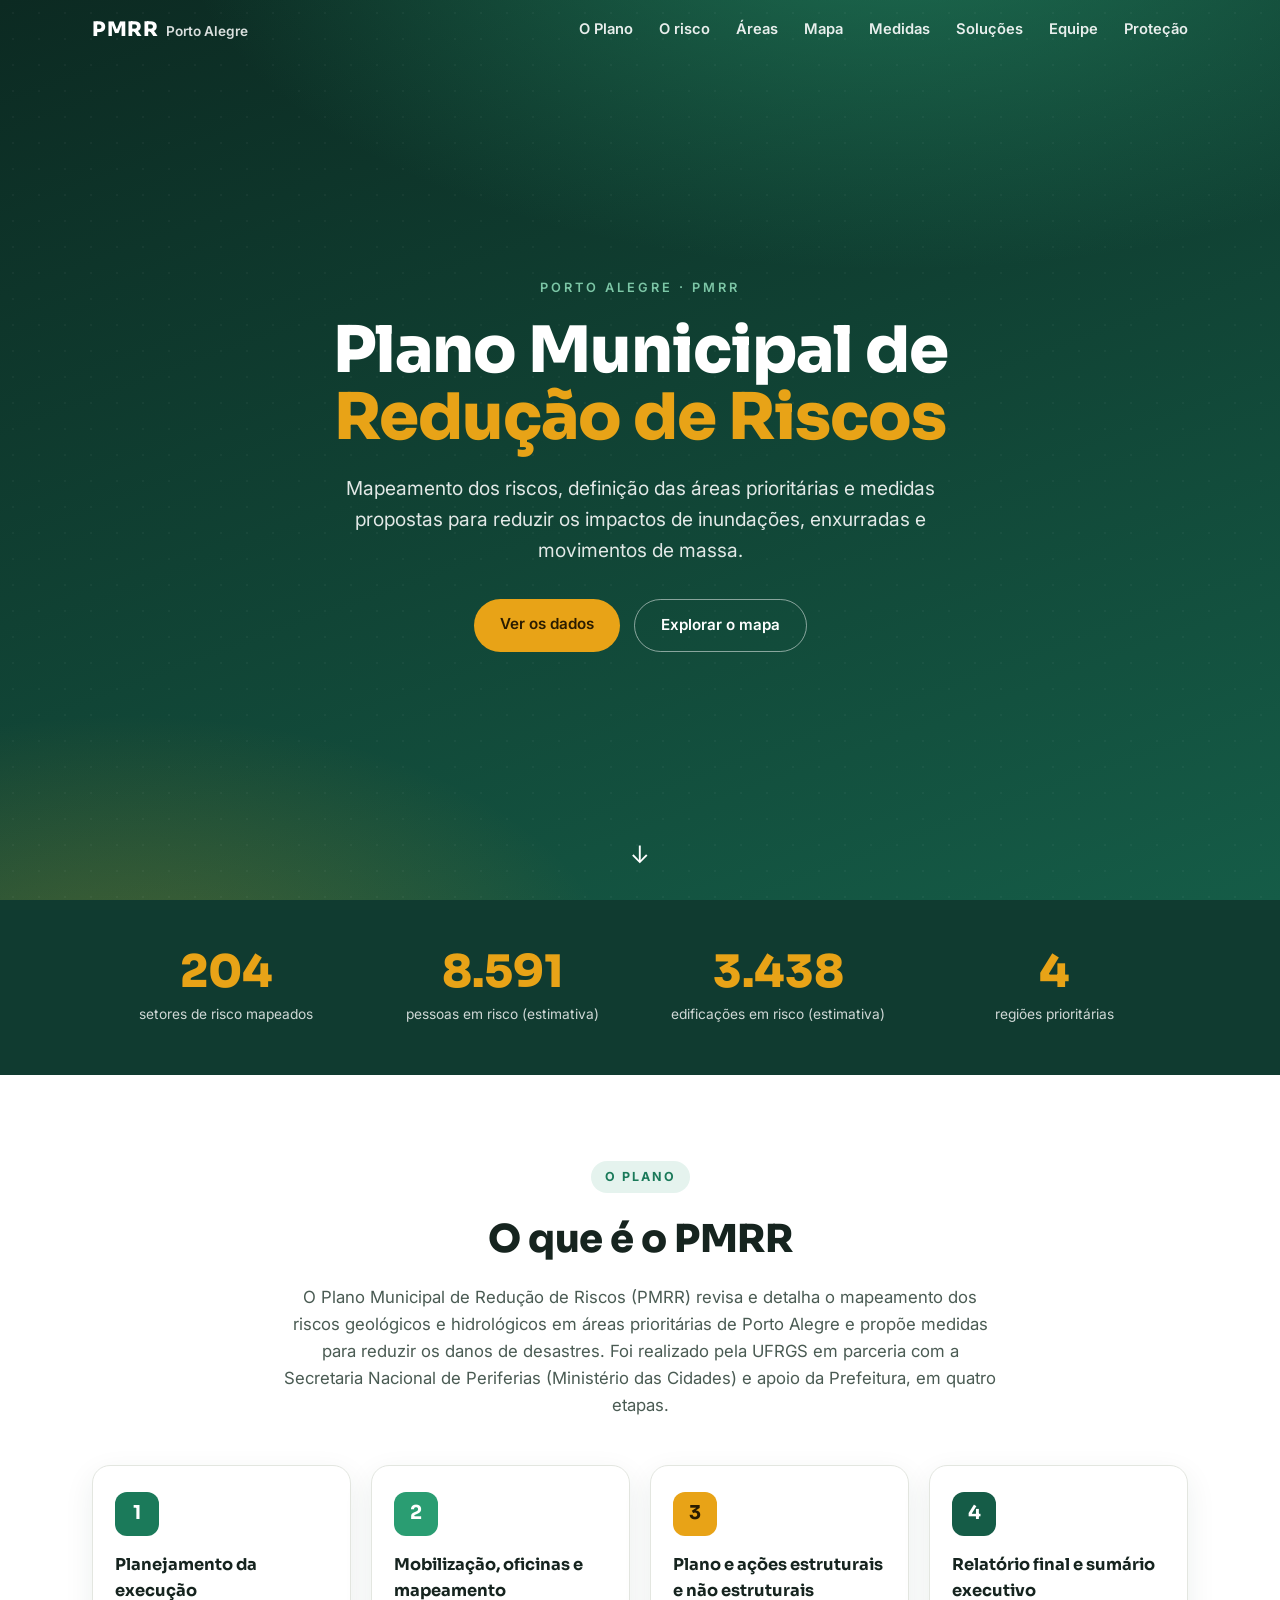
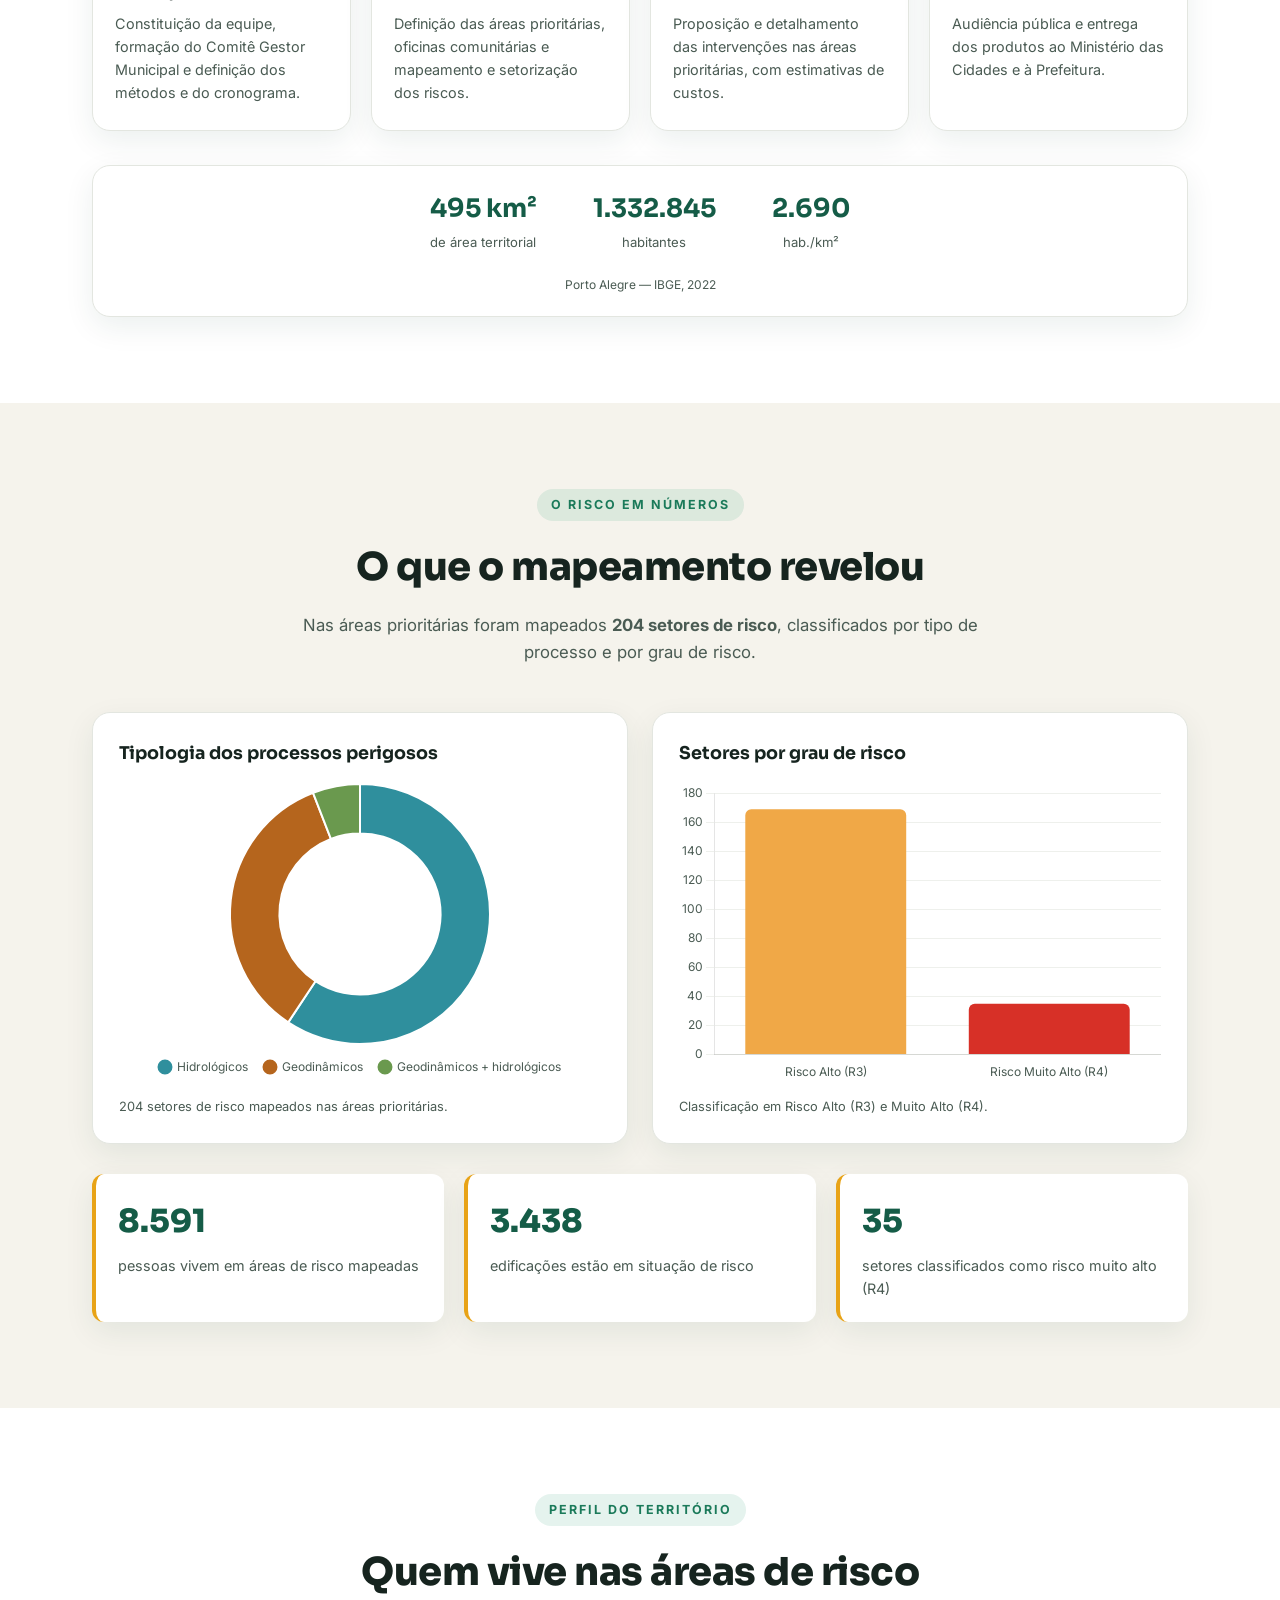
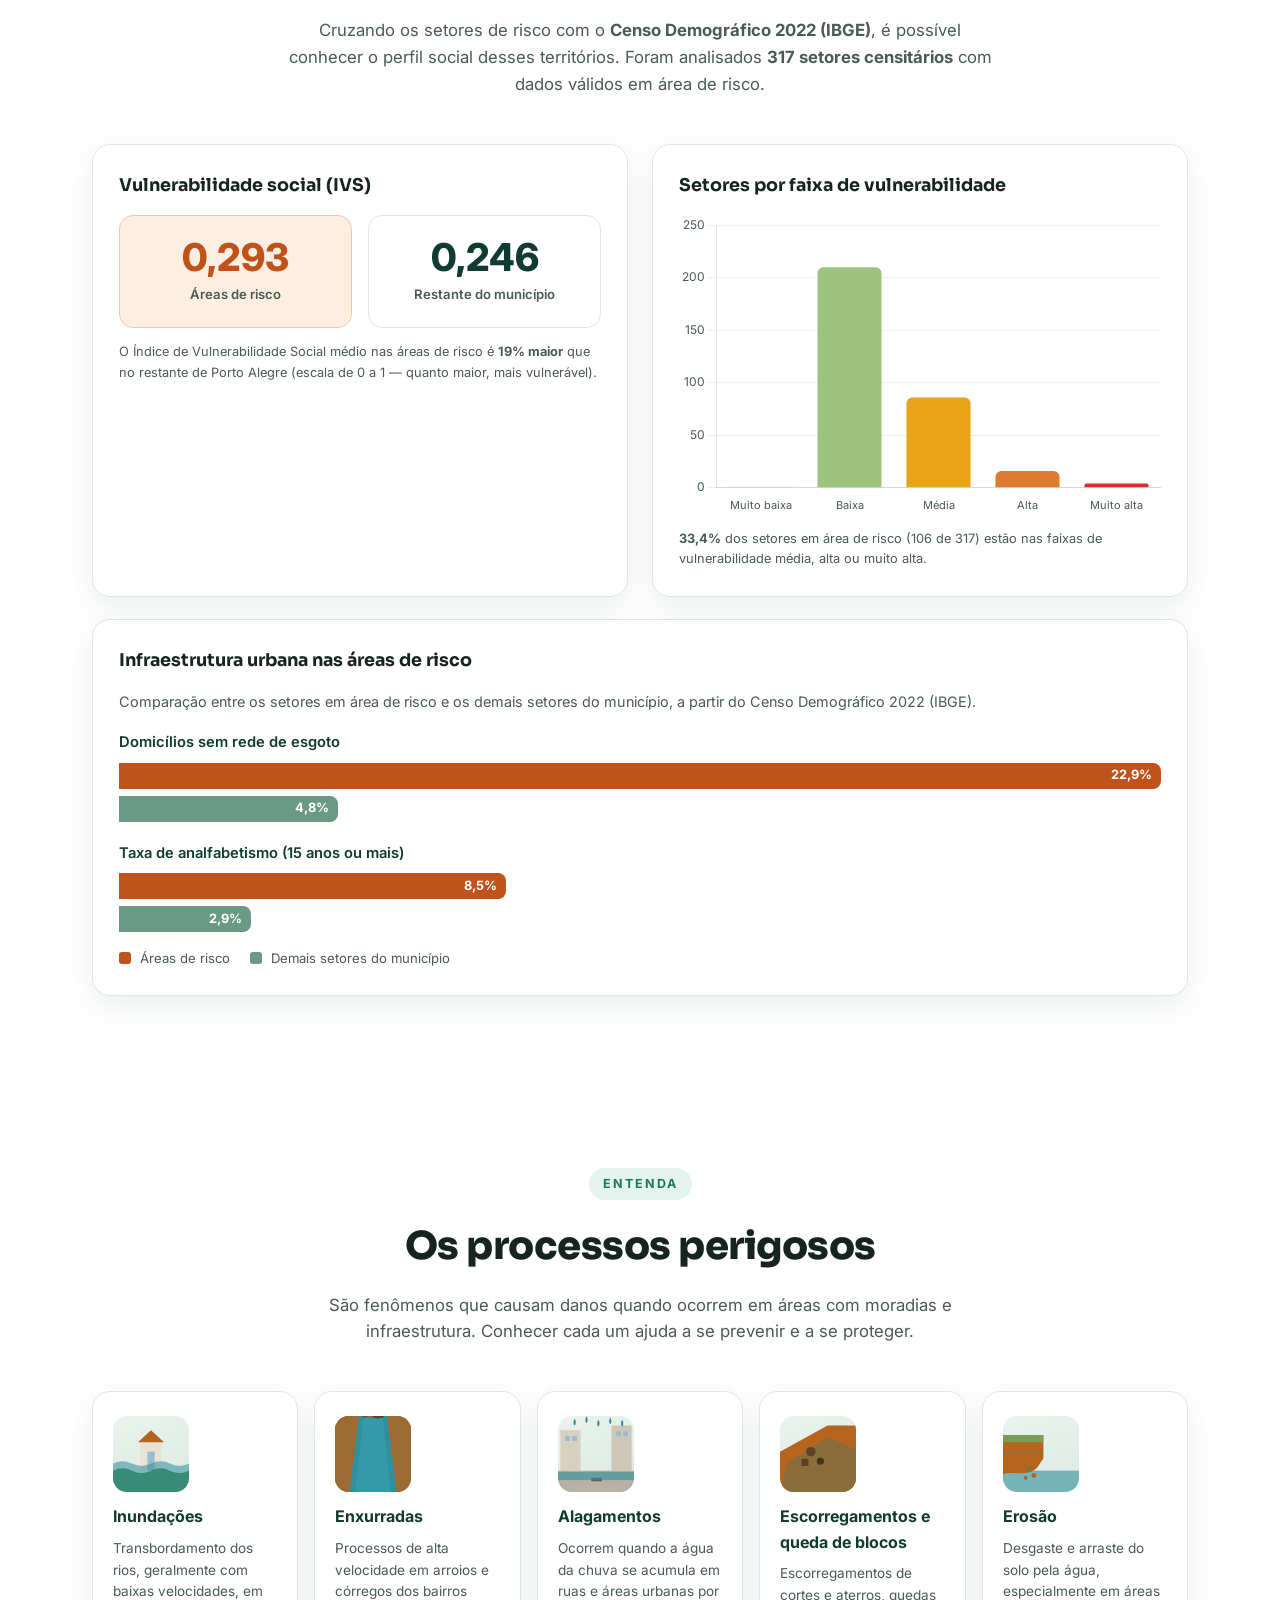
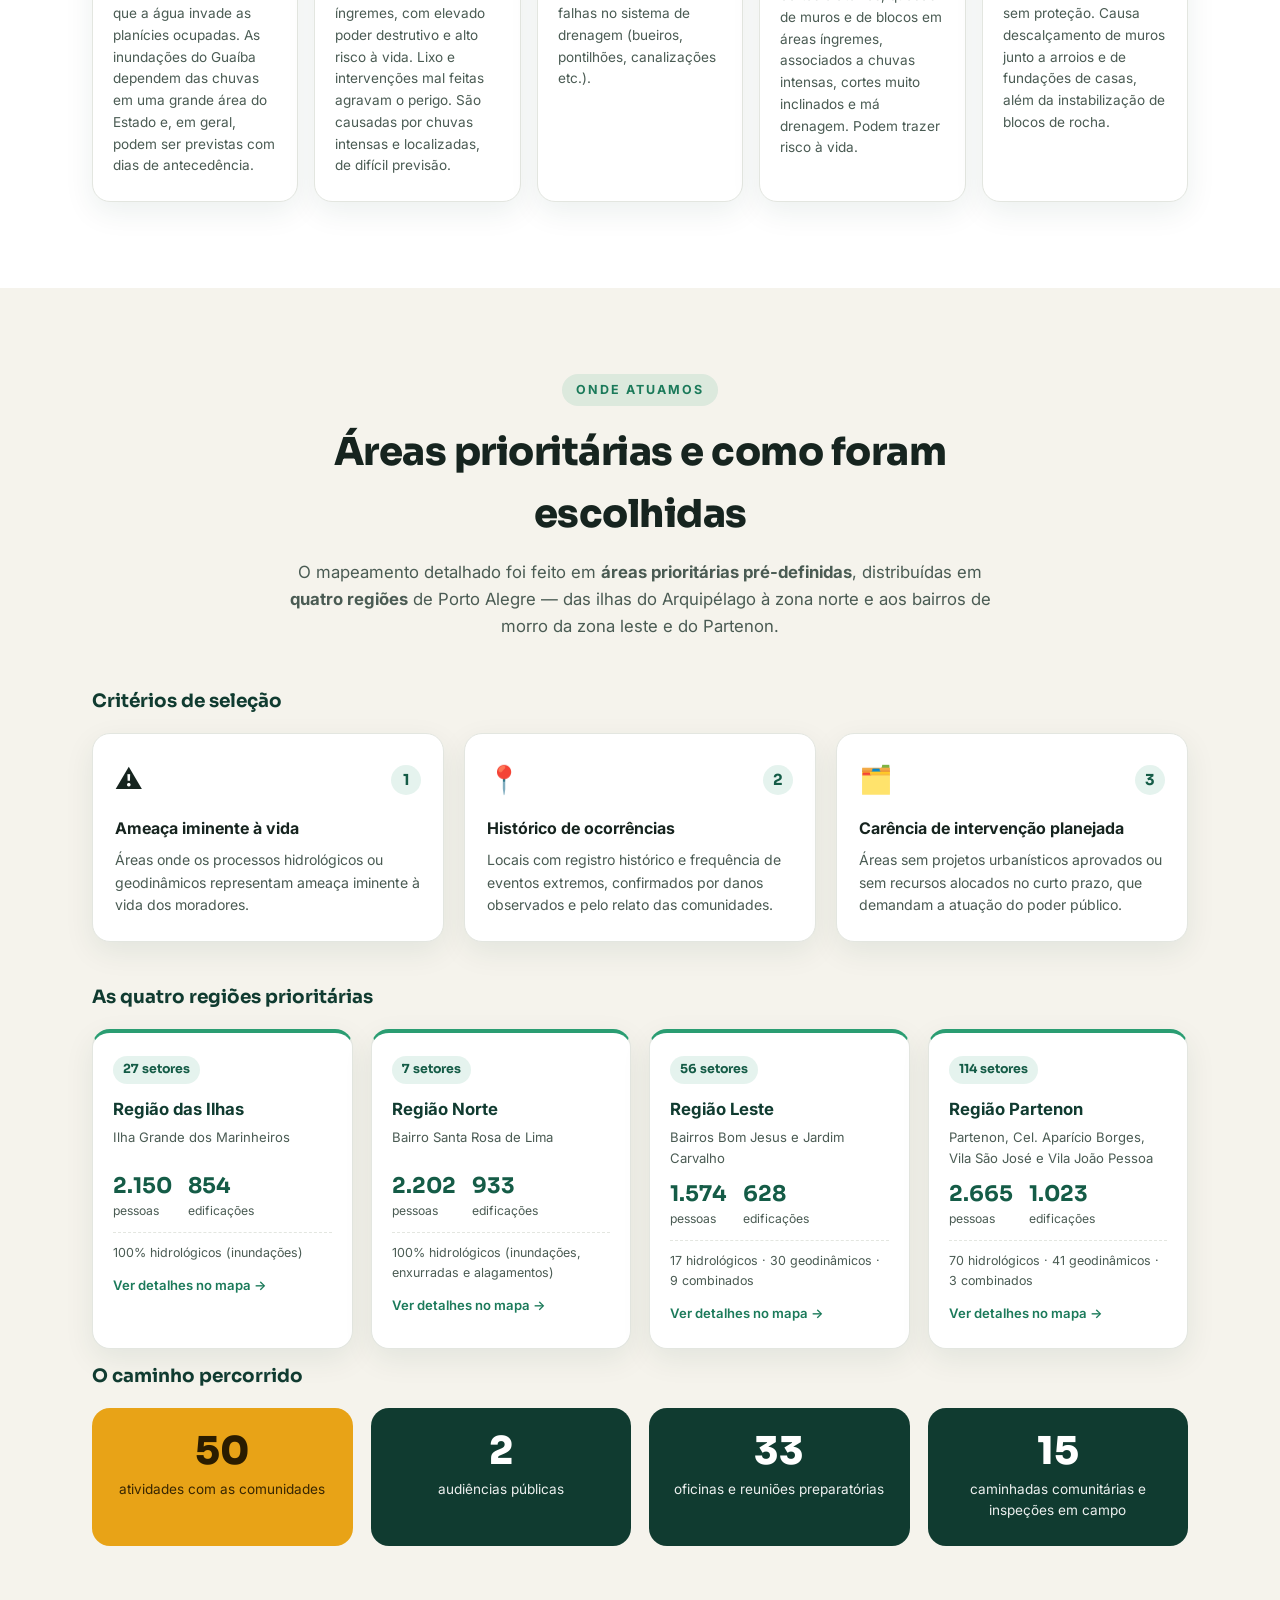
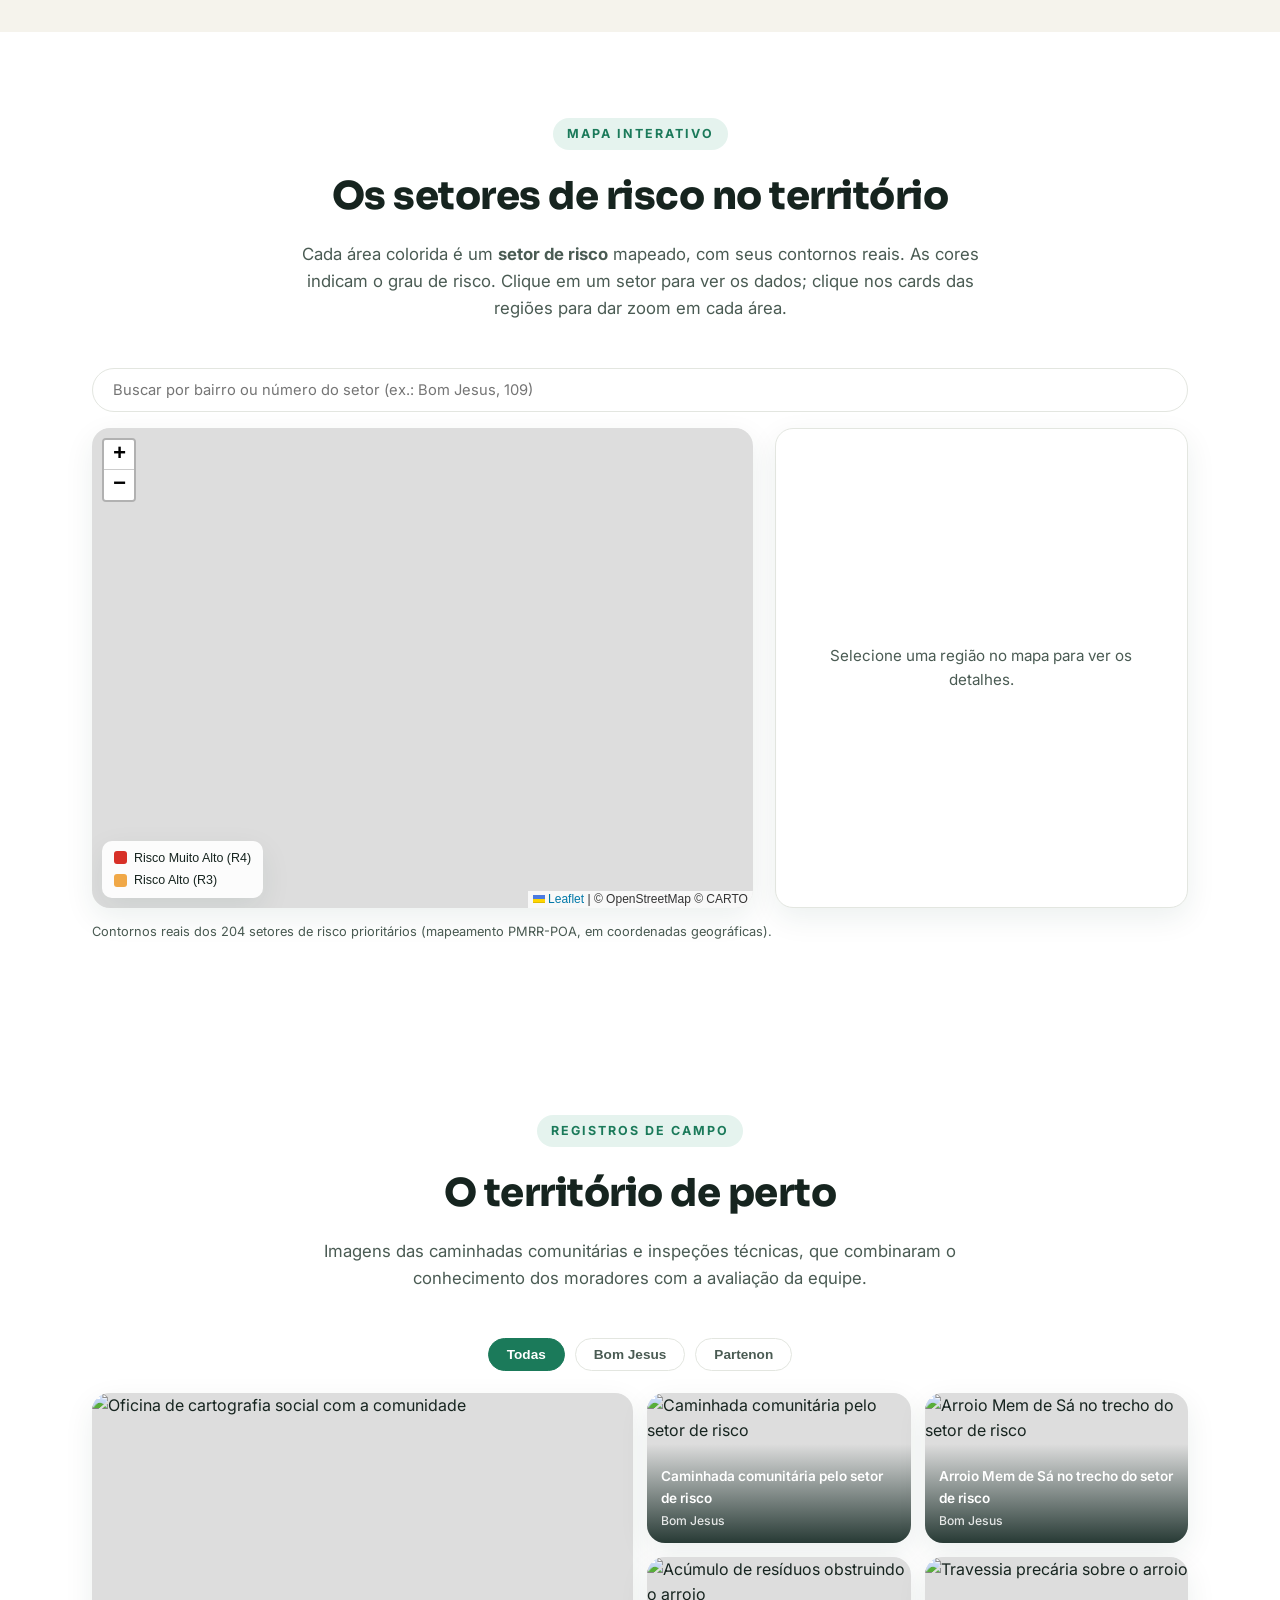
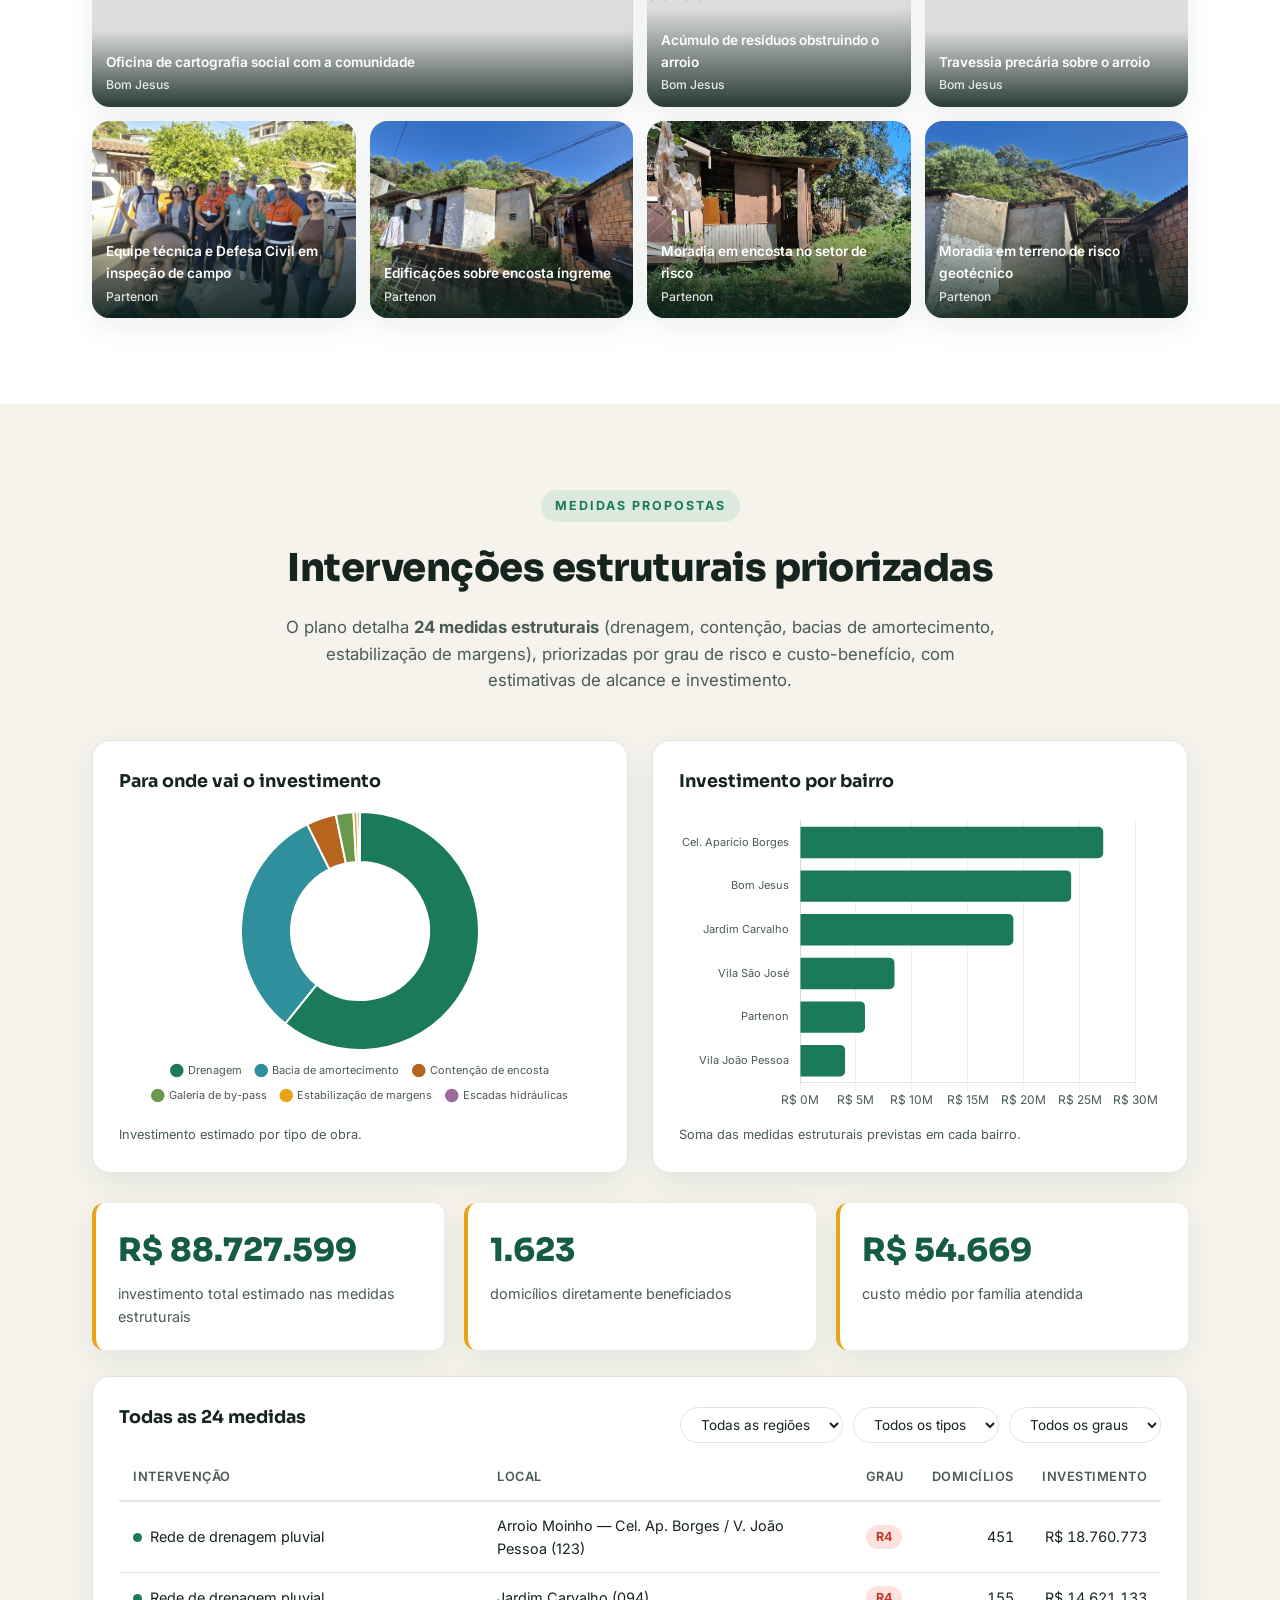
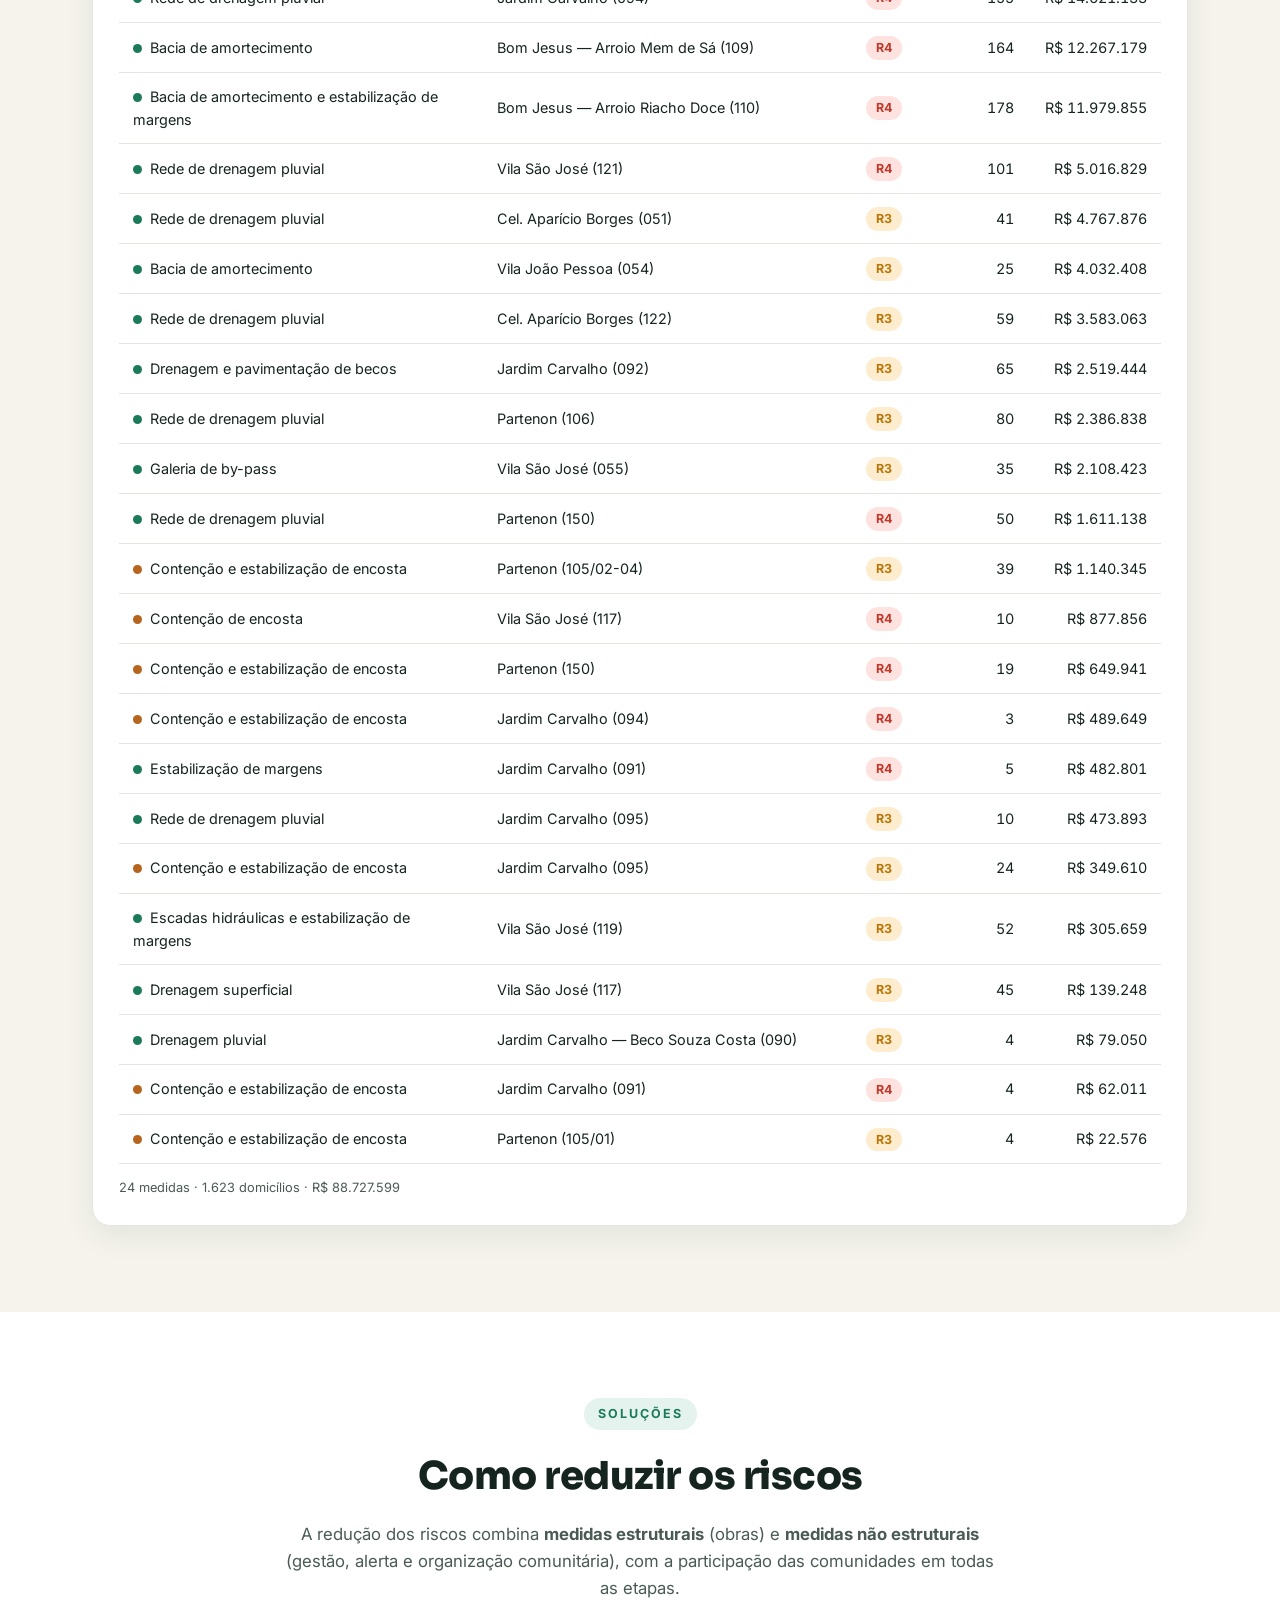
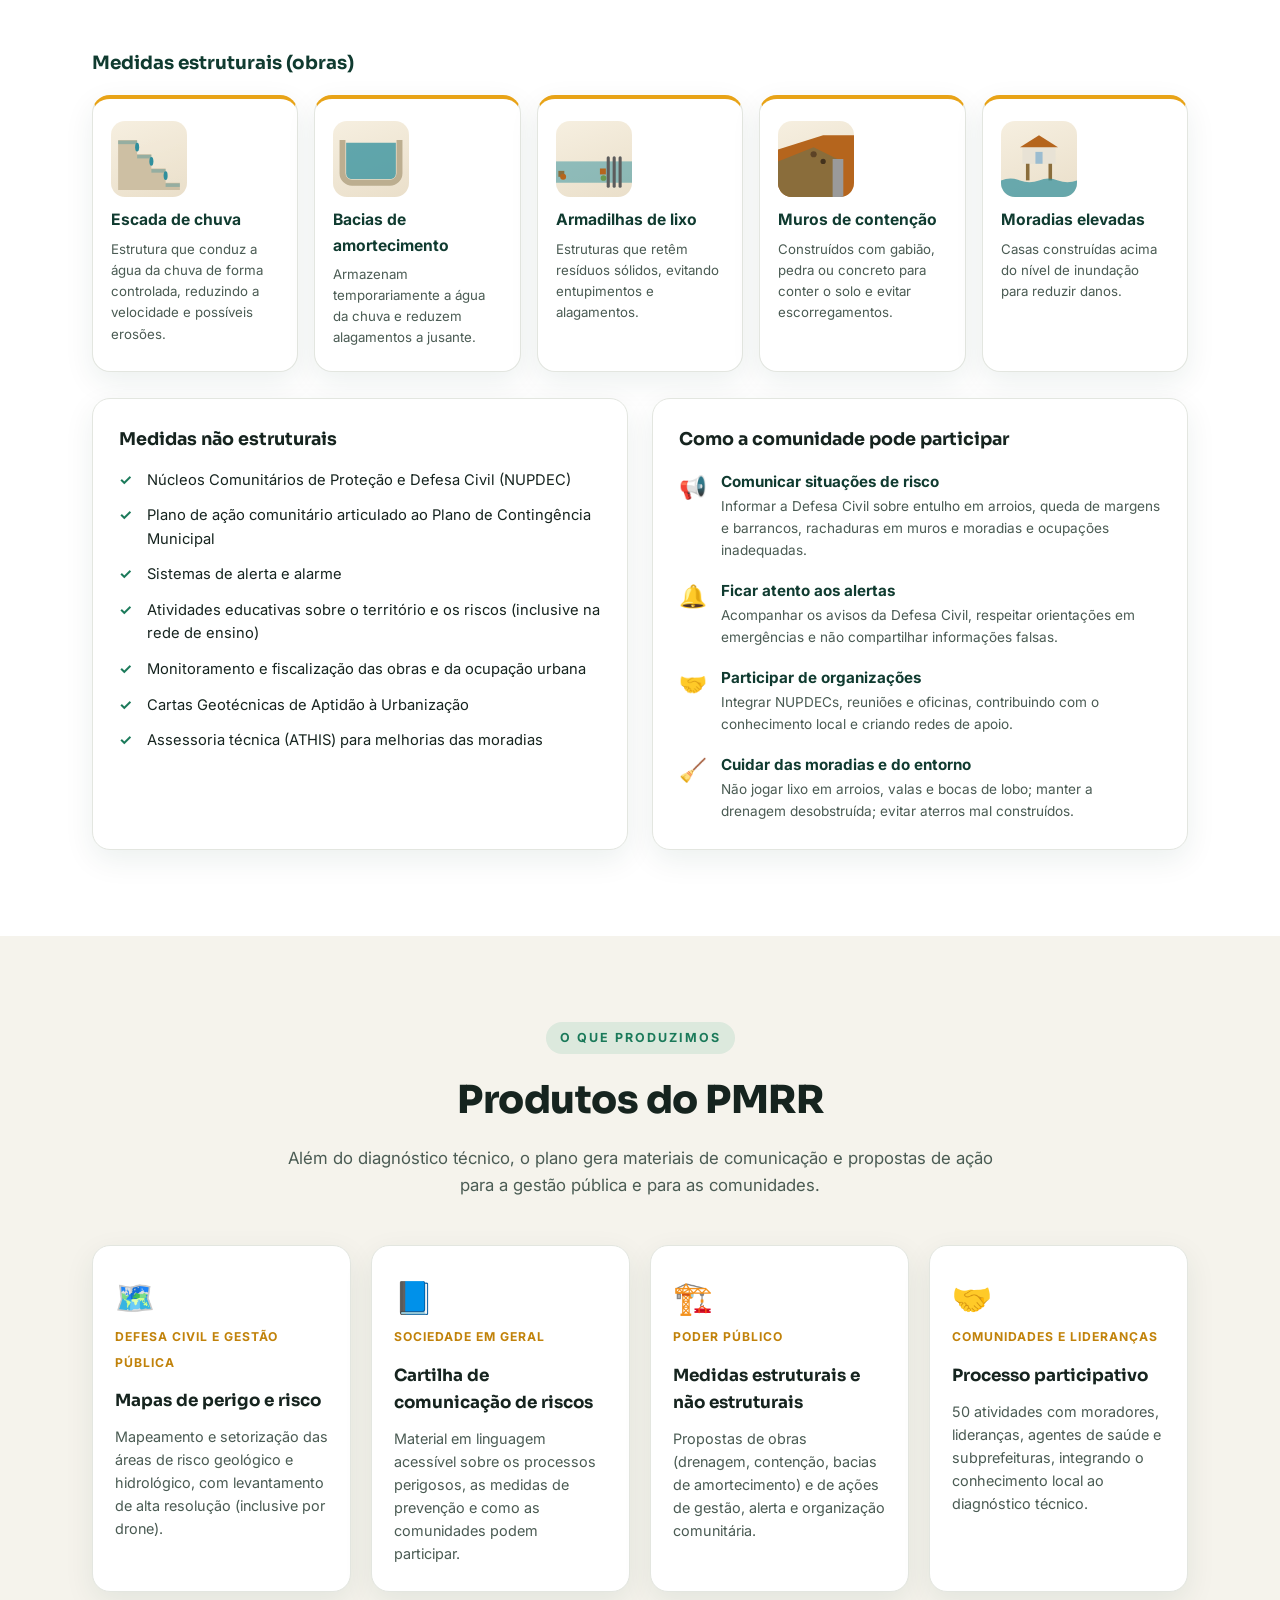
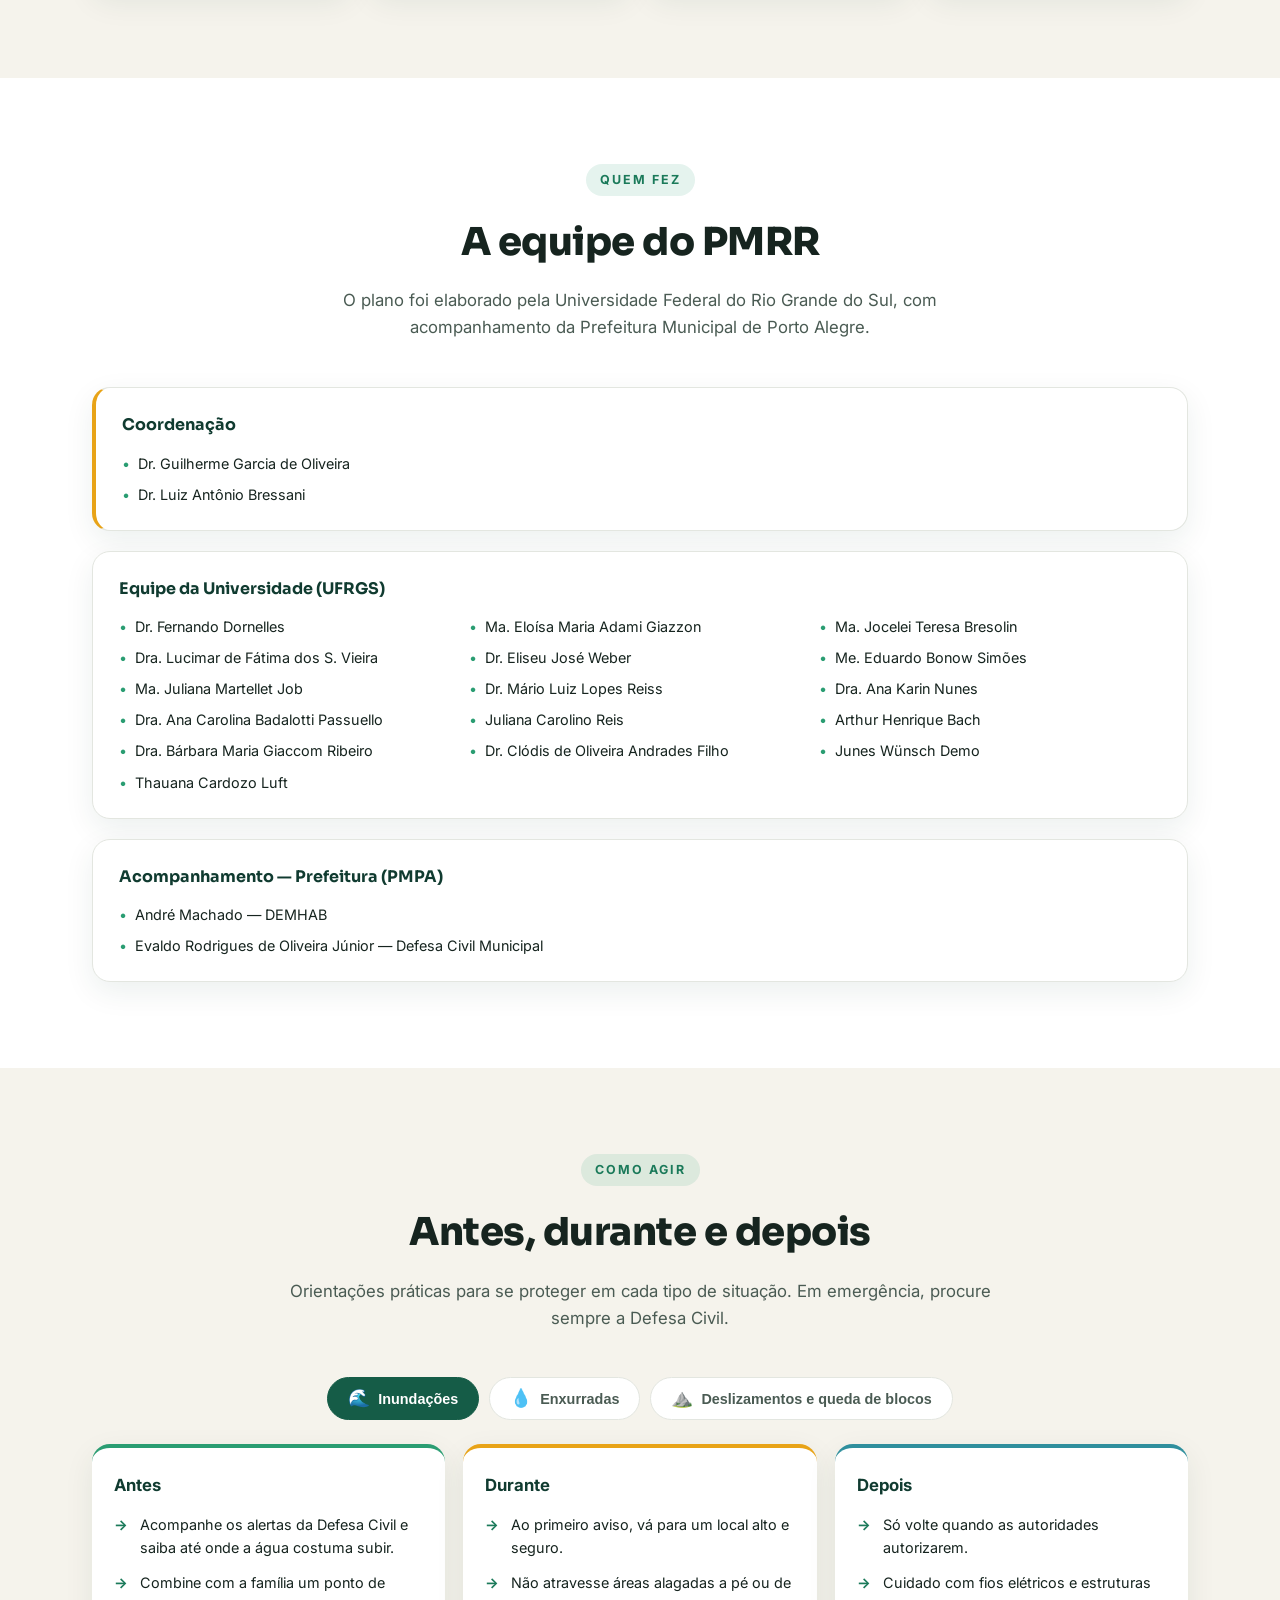
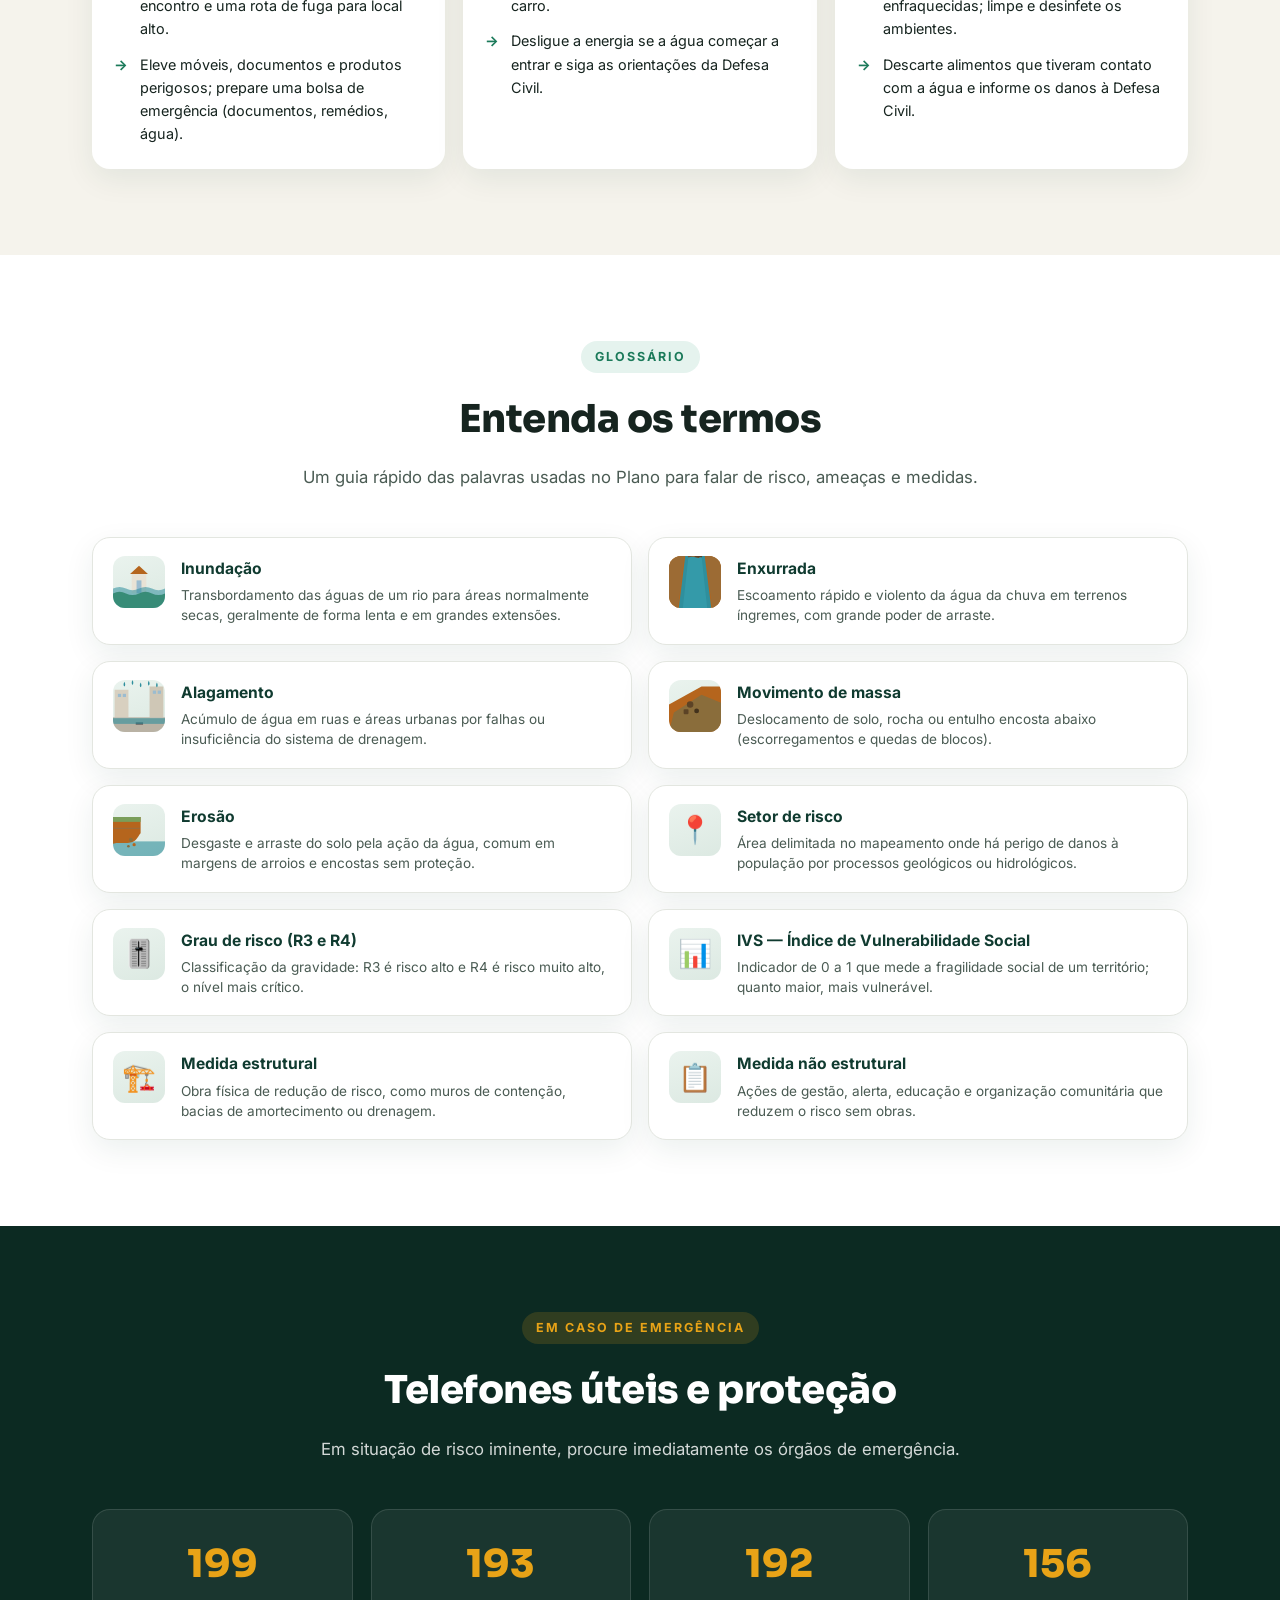
==== commit 74909267: "Melhorias no mapa, perfil do Censo, glossario e perguntas frequentes - Mapa: tooltip ao passar sobre" ====
--- a/index.html
+++ b/index.html
@@ -11,7 +11,7 @@
   <link href="https://fonts.googleapis.com/css2?family=Sora:wght@500;600;700;800&family=Inter:wght@400;500;600&display=swap" rel="stylesheet" />
 
   <link rel="stylesheet" href="assets/vendor/leaflet.css" />
-  <link rel="stylesheet" href="assets/css/style.css?v=7" />
+  <link rel="stylesheet" href="assets/css/style.css?v=8" />
 </head>
 <body>
   <a href="#conteudo" class="skip-link">Pular para o conteúdo</a>
@@ -181,6 +181,19 @@
           </p>
         </div>
       </div>
+
+      <div class="card infra-card">
+        <h3>Infraestrutura urbana nas áreas de risco</h3>
+        <p class="card__lead">
+          Comparação entre os setores em área de risco e os demais setores do município,
+          a partir do Censo Demográfico 2022 (IBGE).
+        </p>
+        <div class="infra" id="infra"></div>
+        <p class="infra-legenda">
+          <span><i class="infra-dot infra-dot--risco"></i> Áreas de risco</span>
+          <span><i class="infra-dot infra-dot--resto"></i> Demais setores do município</span>
+        </p>
+      </div>
     </div>
   </section>
 
@@ -426,6 +439,20 @@
     </div>
   </section>
 
+  <!-- GLOSSÁRIO -->
+  <section class="section" id="glossario">
+    <div class="container">
+      <div class="section__head">
+        <span class="section__tag">Glossário</span>
+        <h2>Entenda os termos</h2>
+        <p class="section__intro">
+          Um guia rápido das palavras usadas no Plano para falar de risco, ameaças e medidas.
+        </p>
+      </div>
+      <div class="glossario" id="glossario-grid"></div>
+    </div>
+  </section>
+
   <!-- PROTEÇÃO -->
   <section class="section section--dark" id="protecao">
     <div class="container">
@@ -443,6 +470,20 @@
         <li>Não jogue lixo ou entulho em arroios, valas e bocas de lobo.</li>
         <li>Comunique à Defesa Civil rachaduras, barrancos instáveis e entulho nos arroios.</li>
       </ul>
+    </div>
+  </section>
+
+  <!-- PERGUNTAS FREQUENTES -->
+  <section class="section section--alt" id="duvidas">
+    <div class="container">
+      <div class="section__head">
+        <span class="section__tag">Perguntas frequentes</span>
+        <h2>Dúvidas comuns</h2>
+        <p class="section__intro">
+          Respostas rápidas sobre o Plano, as áreas de risco e o que a população pode fazer.
+        </p>
+      </div>
+      <div class="faq" id="faq-grid"></div>
     </div>
   </section>
 
@@ -494,7 +535,7 @@
 
   <script src="assets/vendor/leaflet.js"></script>
   <script src="assets/vendor/chart.umd.min.js"></script>
-  <script src="assets/js/data.js?v=7"></script>
-  <script src="assets/js/app.js?v=7"></script>
+  <script src="assets/js/data.js?v=8"></script>
+  <script src="assets/js/app.js?v=8"></script>
 </body>
 </html>
--- a/assets/css/style.css
+++ b/assets/css/style.css
@@ -238,6 +238,40 @@
 .ivs-bloco--risco .ivs-num { color: #c0531b; }
 .ivs-leg { display: block; margin-top: 8px; font-size: .82rem; color: var(--ink-soft); font-weight: 600; }
 
+/* Infraestrutura urbana (barras comparativas) */
+.infra-card { margin-top: 22px; }
+.card__lead { color: var(--ink-soft); font-size: .9rem; margin: 4px 0 18px; }
+.infra { display: grid; gap: 20px; }
+.infra__item { display: grid; gap: 8px; }
+.infra__label { font-weight: 600; font-size: .92rem; color: var(--green-800); }
+.infra__bars { display: grid; gap: 7px; }
+.infra__bar { height: 26px; border-radius: 0 8px 8px 0; width: var(--w); min-width: 44px; display: flex; align-items: center; justify-content: flex-end; padding-right: 9px; color: #fff; font-size: .8rem; font-weight: 700; transition: width 1s cubic-bezier(.22,1,.36,1); }
+.infra__bar--risco { background: #c0531b; }
+.infra__bar--resto { background: #6a9a86; }
+.infra-legenda { display: flex; gap: 20px; margin-top: 16px; font-size: .82rem; color: var(--ink-soft); }
+.infra-dot { display: inline-block; width: 12px; height: 12px; border-radius: 3px; vertical-align: -1px; margin-right: 5px; }
+.infra-dot--risco { background: #c0531b; }
+.infra-dot--resto { background: #6a9a86; }
+
+/* ===== Glossário ===== */
+.glossario { display: grid; grid-template-columns: repeat(2, 1fr); gap: 16px; }
+.gloss { display: flex; gap: 16px; align-items: flex-start; background: var(--paper); border: 1px solid var(--line); border-radius: var(--radius); padding: 18px 20px; box-shadow: var(--shadow); }
+.gloss__icone { flex: 0 0 52px; width: 52px; height: 52px; border-radius: 12px; overflow: hidden; background: linear-gradient(160deg, #eaf3ee, #dce9e2); display: flex; align-items: center; justify-content: center; }
+.gloss__emoji { font-size: 1.7rem; }
+.gloss__txt b { display: block; color: var(--green-800); font-size: .98rem; margin-bottom: 4px; }
+.gloss__txt p { font-size: .85rem; color: var(--ink-soft); line-height: 1.5; }
+@media (max-width: 720px) { .glossario { grid-template-columns: 1fr; } }
+
+/* ===== FAQ ===== */
+.faq { display: grid; gap: 12px; max-width: 820px; margin: 0 auto; }
+.faq__item { background: var(--paper); border: 1px solid var(--line); border-radius: 14px; box-shadow: var(--shadow); overflow: hidden; }
+.faq__item summary { list-style: none; cursor: pointer; padding: 18px 22px; font-weight: 600; color: var(--green-800); display: flex; justify-content: space-between; align-items: center; gap: 14px; font-size: .98rem; }
+.faq__item summary::-webkit-details-marker { display: none; }
+.faq__chevron { flex: 0 0 auto; font-size: 1.4rem; font-weight: 400; color: var(--green-600); transition: transform .2s; line-height: 1; }
+.faq__item[open] .faq__chevron { transform: rotate(45deg); }
+.faq__a { padding: 0 22px 20px; }
+.faq__a p { color: var(--ink-soft); font-size: .9rem; line-height: 1.6; }
+
 /* ===== Parceiros / logos ===== */
 .parceiros { background: #fff; padding: 44px 0 52px; border-top: 1px solid var(--line); }
 .parceiros__titulo { text-align: center; font-size: .78rem; letter-spacing: 2px; text-transform: uppercase; color: var(--ink-soft); font-weight: 700; margin-bottom: 28px; }
@@ -263,8 +297,10 @@
 .a-torrent circle { animation: ps-torrent 1s ease-in infinite; }
 .a-torrent circle:nth-child(2) { animation-delay: .33s; }
 .a-torrent circle:nth-child(3) { animation-delay: .66s; }
-.a-flood { animation: ps-surge 1.7s ease-in-out infinite; }
-.a-flood .ff2 { animation: ps-surge2 1.7s ease-in-out infinite; }
+.a-debris .dbz { animation: ps-debris .95s linear infinite; }
+.a-debris .dbz:nth-child(2) { animation-delay: .24s; }
+.a-debris .dbz:nth-child(3) { animation-delay: .48s; }
+.a-debris .dbz:nth-child(4) { animation-delay: .72s; }
 .a-flow line { animation: ps-flow 1.1s linear infinite; }
 .a-rain > * { animation: ps-rain 1.2s linear infinite; }
 .a-rain > *:nth-child(2) { animation-delay: .25s; }
@@ -278,14 +314,13 @@
 @keyframes ps-rise { 0%,100% { transform: translateY(7px); } 50% { transform: translateY(0); } }
 @keyframes ps-rush { from { transform: translateY(0); } to { transform: translateY(26px); } }
 @keyframes ps-torrent { 0% { transform: translateY(-7px); opacity: 0; } 25% { opacity: 1; } 100% { transform: translateY(22px); opacity: 0; } }
-@keyframes ps-surge { 0%,100% { transform: translate(2.5px,-1.5px); } 50% { transform: translate(-3px,2.5px); } }
-@keyframes ps-surge2 { 0%,100% { transform: translate(-2px,1px); } 50% { transform: translate(2.5px,-1.5px); } }
+@keyframes ps-debris { 0% { transform: translateY(0); opacity: 0; } 12% { opacity: 1; } 86% { opacity: 1; } 100% { transform: translateY(66px); opacity: 0; } }
 @keyframes ps-flow { 0% { transform: translate(-6px,-4px); opacity: .3; } 50% { opacity: 1; } 100% { transform: translate(6px,4px); opacity: .3; } }
 @keyframes ps-rain { 0% { transform: translateY(-4px); opacity: 0; } 30% { opacity: 1; } 100% { transform: translateY(34px); opacity: 0; } }
 @keyframes ps-slide { 0% { transform: translate(0,0); } 70% { transform: translate(10px,16px); } 100% { transform: translate(10px,16px); opacity: 0; } }
 @keyframes ps-wash { 0% { transform: translate(0,0); opacity: 1; } 100% { transform: translate(12px,8px); opacity: 0; } }
 @media (prefers-reduced-motion: reduce) {
-  .a-rise, .a-rush path, .a-torrent circle, .a-flood, .a-flood .ff2, .a-flow line, .a-rain > *, .a-slide, .a-wash circle { animation: none !important; }
+  .a-rise, .a-rush path, .a-torrent circle, .a-debris .dbz, .a-flow line, .a-rain > *, .a-slide, .a-wash circle { animation: none !important; }
 }
 .perigo h4 { margin: 12px 0 8px; font-size: 1rem; color: var(--green-800); }
 .perigo p { font-size: .85rem; color: var(--ink-soft); }
@@ -348,6 +383,10 @@
 .map-side__med { list-style: none; margin-top: 8px; display: grid; gap: 8px; }
 .map-side__med li { display: flex; justify-content: space-between; gap: 10px; font-size: .82rem; border-bottom: 1px dashed var(--line); padding-bottom: 6px; }
 .map-side__med b { color: var(--green-700); font-family: "Sora"; white-space: nowrap; }
+.map-side__link { margin-top: 14px; width: 100%; border: 1px solid var(--green-600); background: var(--paper); color: var(--green-700); border-radius: 10px; padding: 10px 14px; font-size: .84rem; font-weight: 700; font-family: inherit; cursor: pointer; transition: background .2s, color .2s; }
+.map-side__link:hover { background: var(--green-600); color: #fff; }
+.map-tip { font-size: .8rem; }
+.map-tip b { color: var(--green-800); }
 
 /* ===== Porto Alegre em números ===== */
 .cidade { display: flex; flex-wrap: wrap; gap: 16px; align-items: center; justify-content: center; margin-top: 34px; padding: 22px; background: var(--paper); border: 1px solid var(--line); border-radius: var(--radius); box-shadow: var(--shadow); }
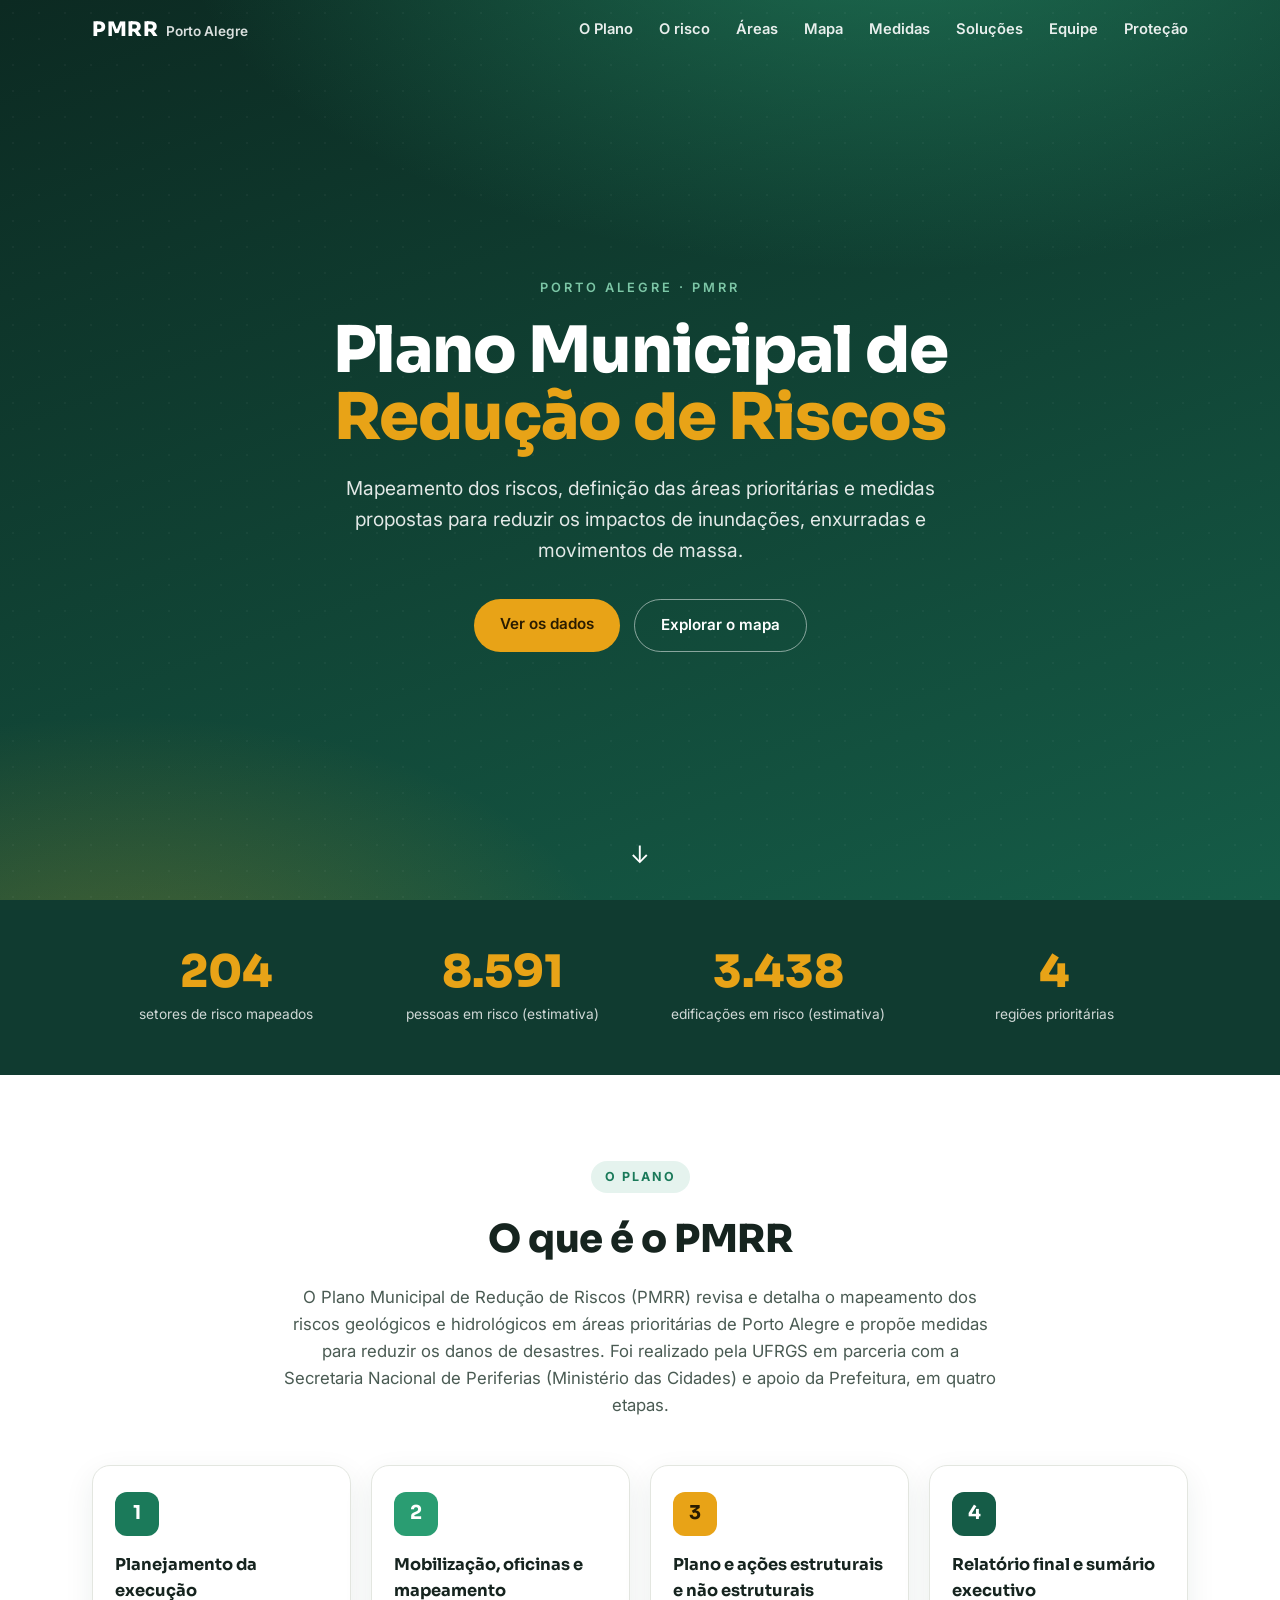
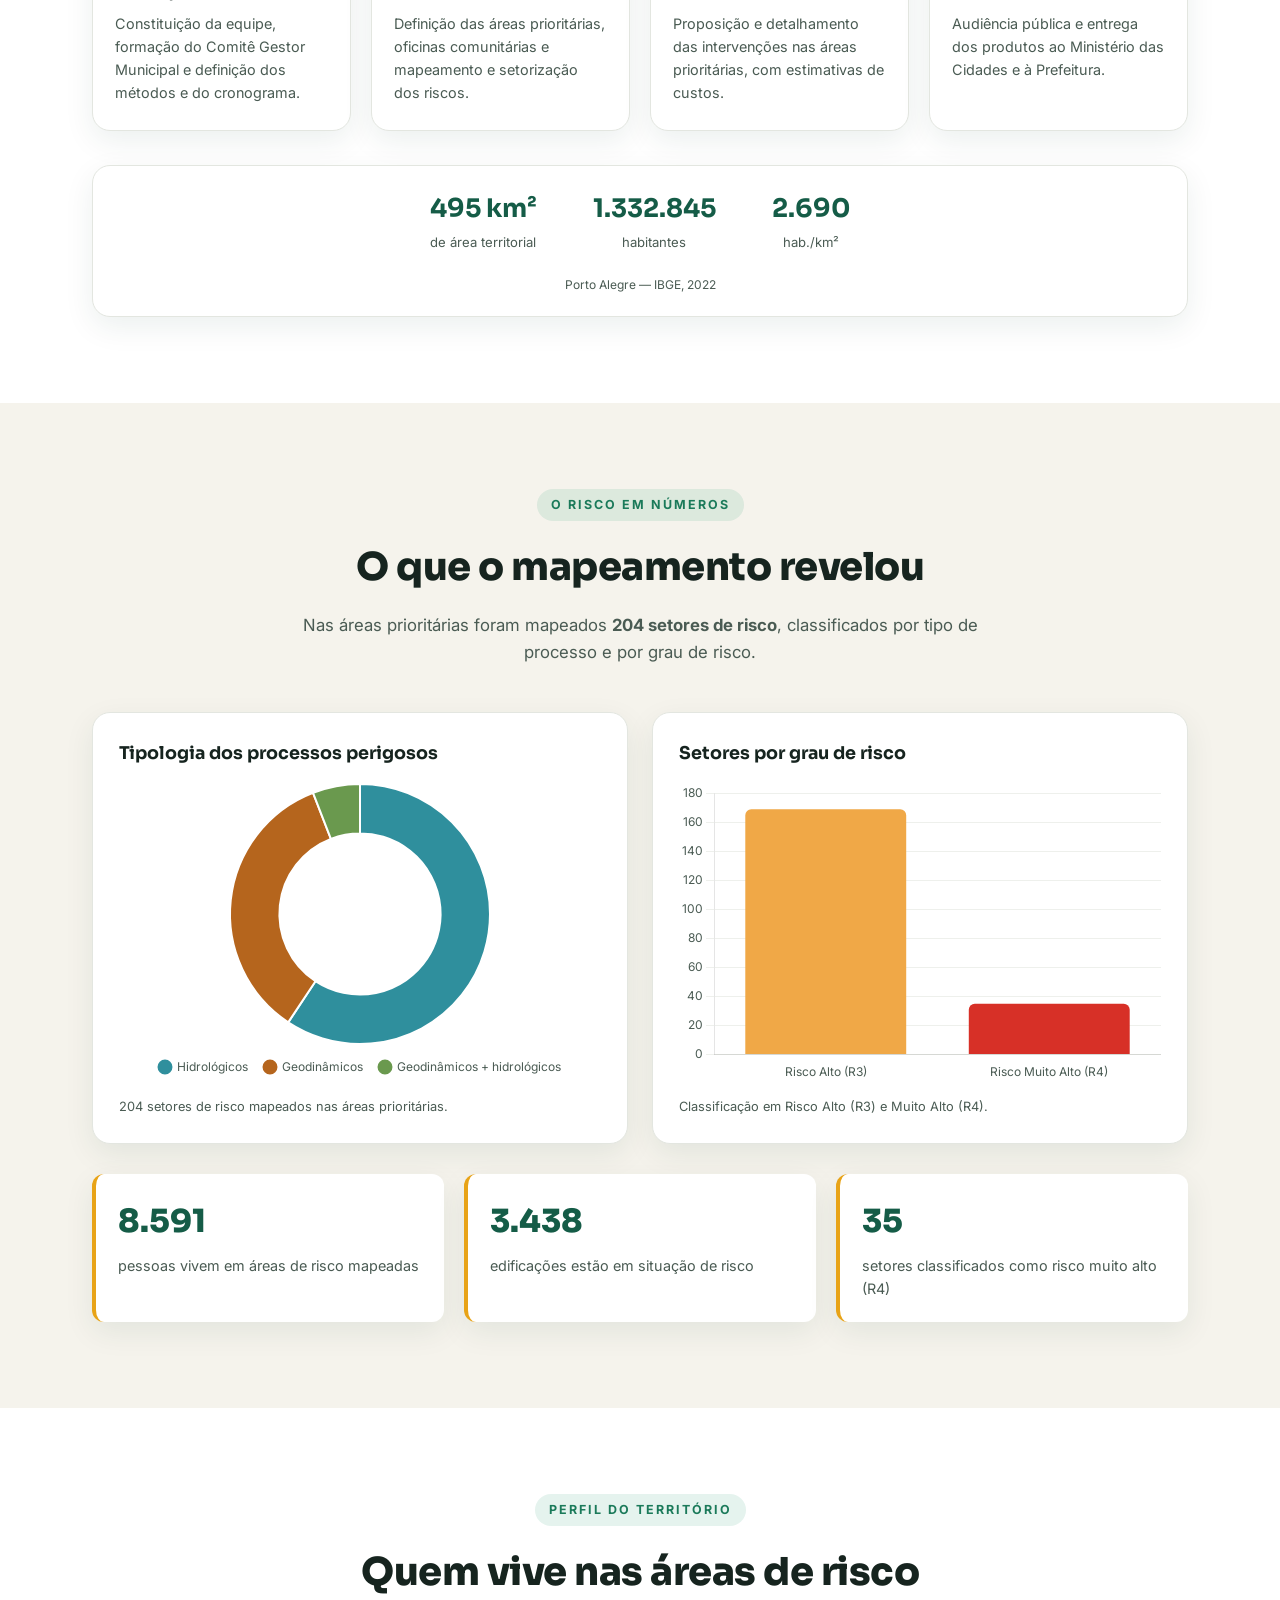
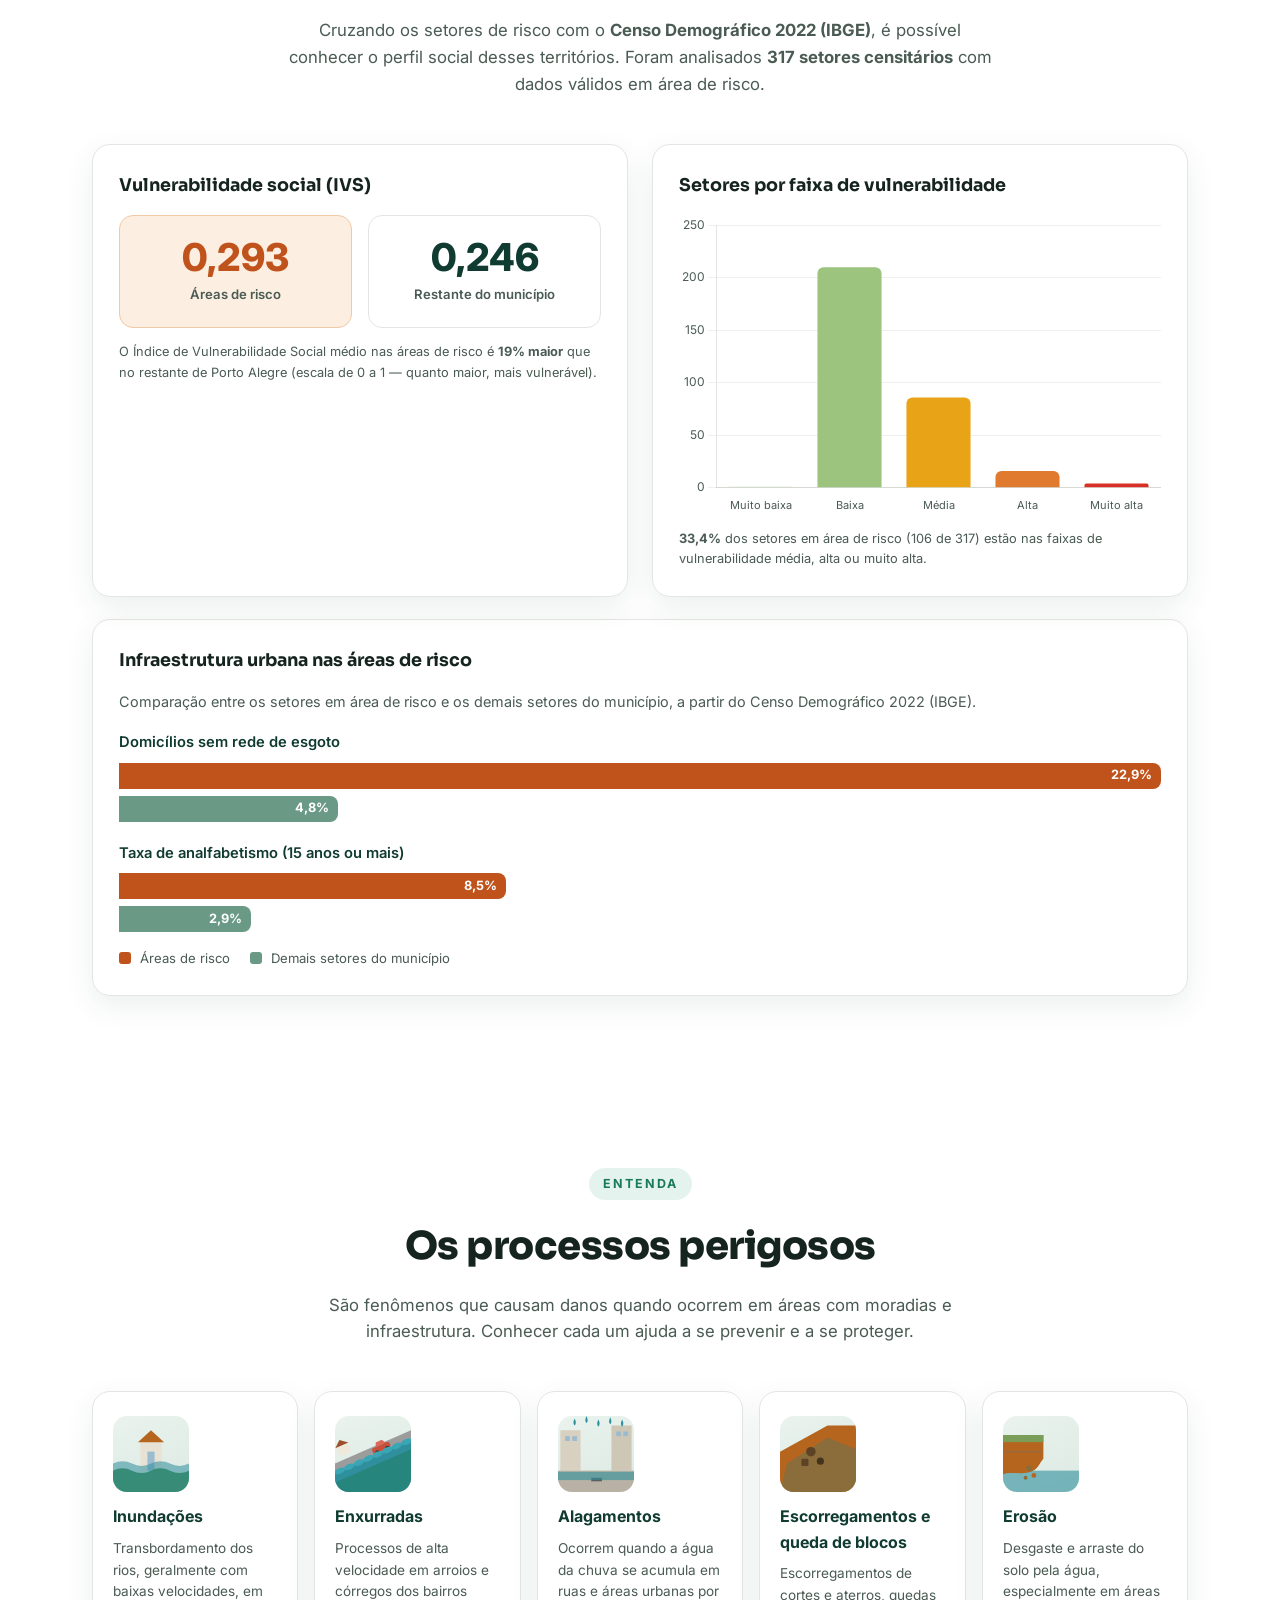
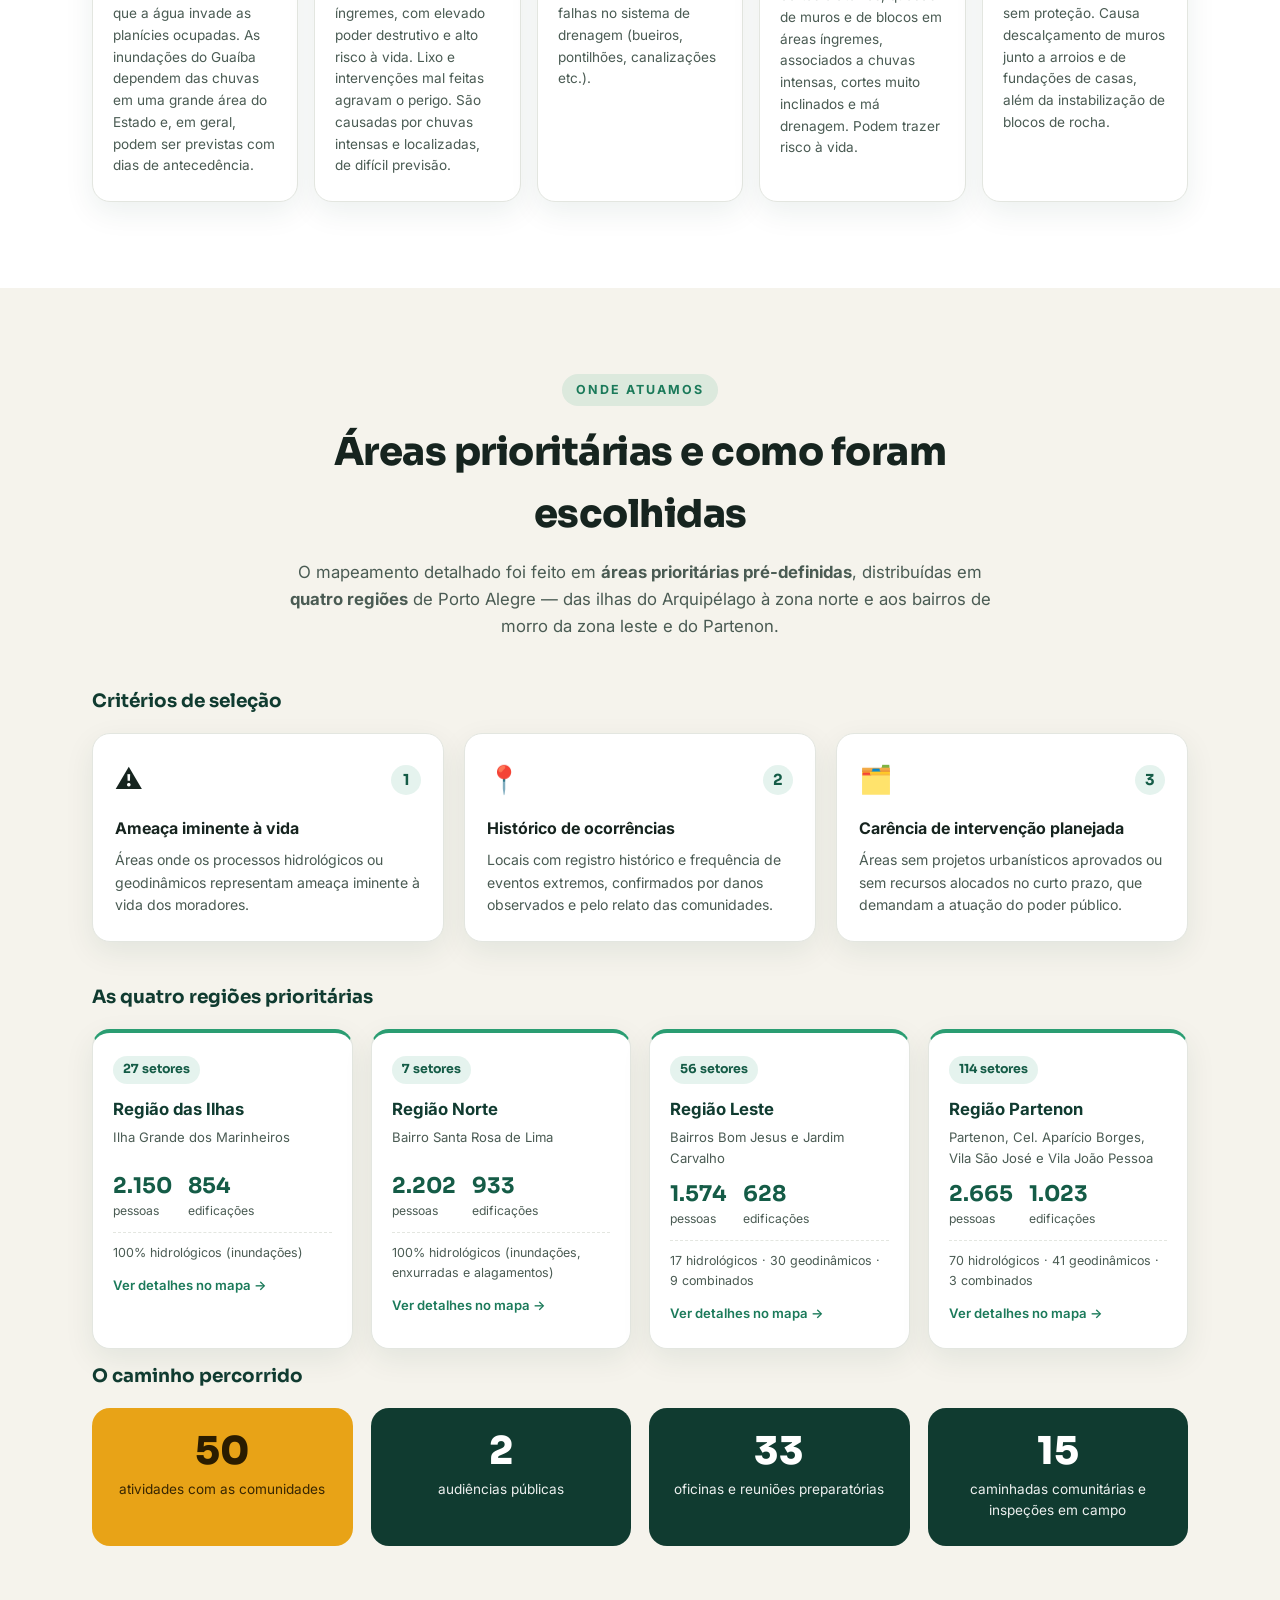
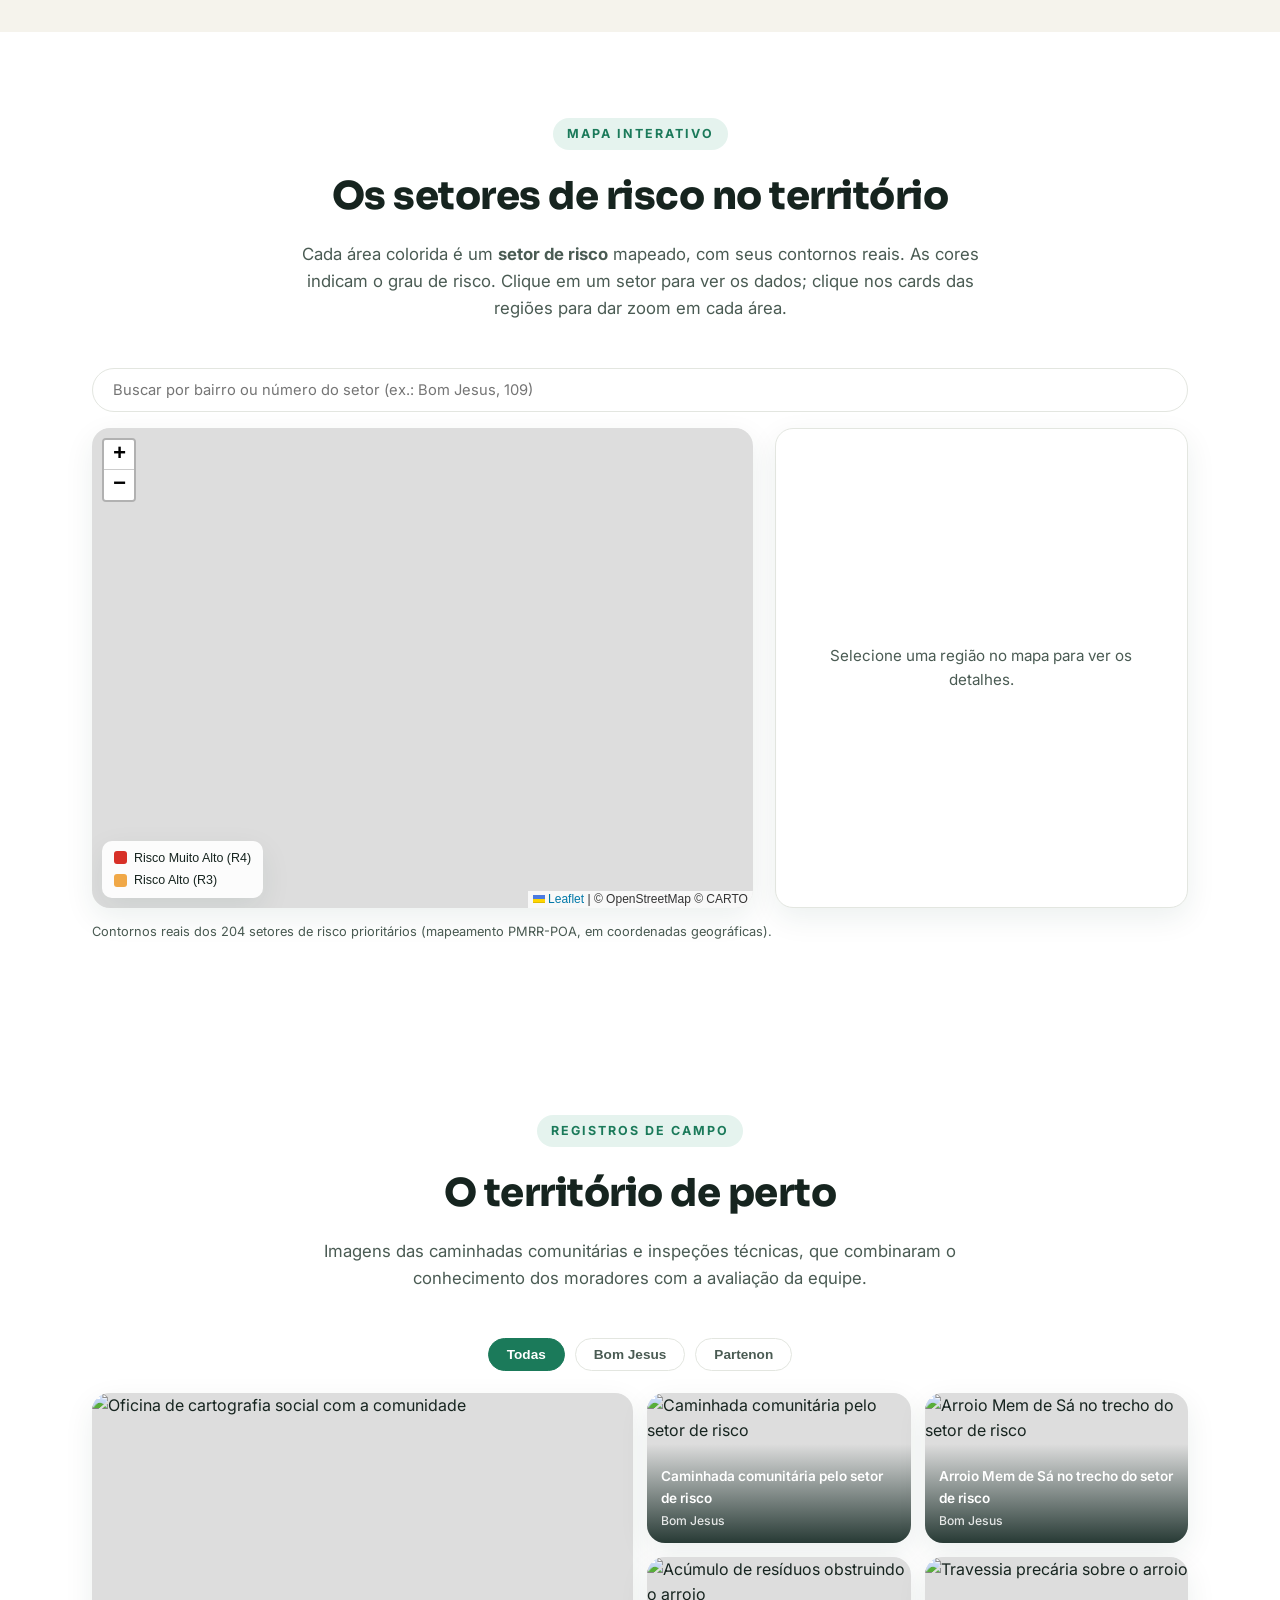
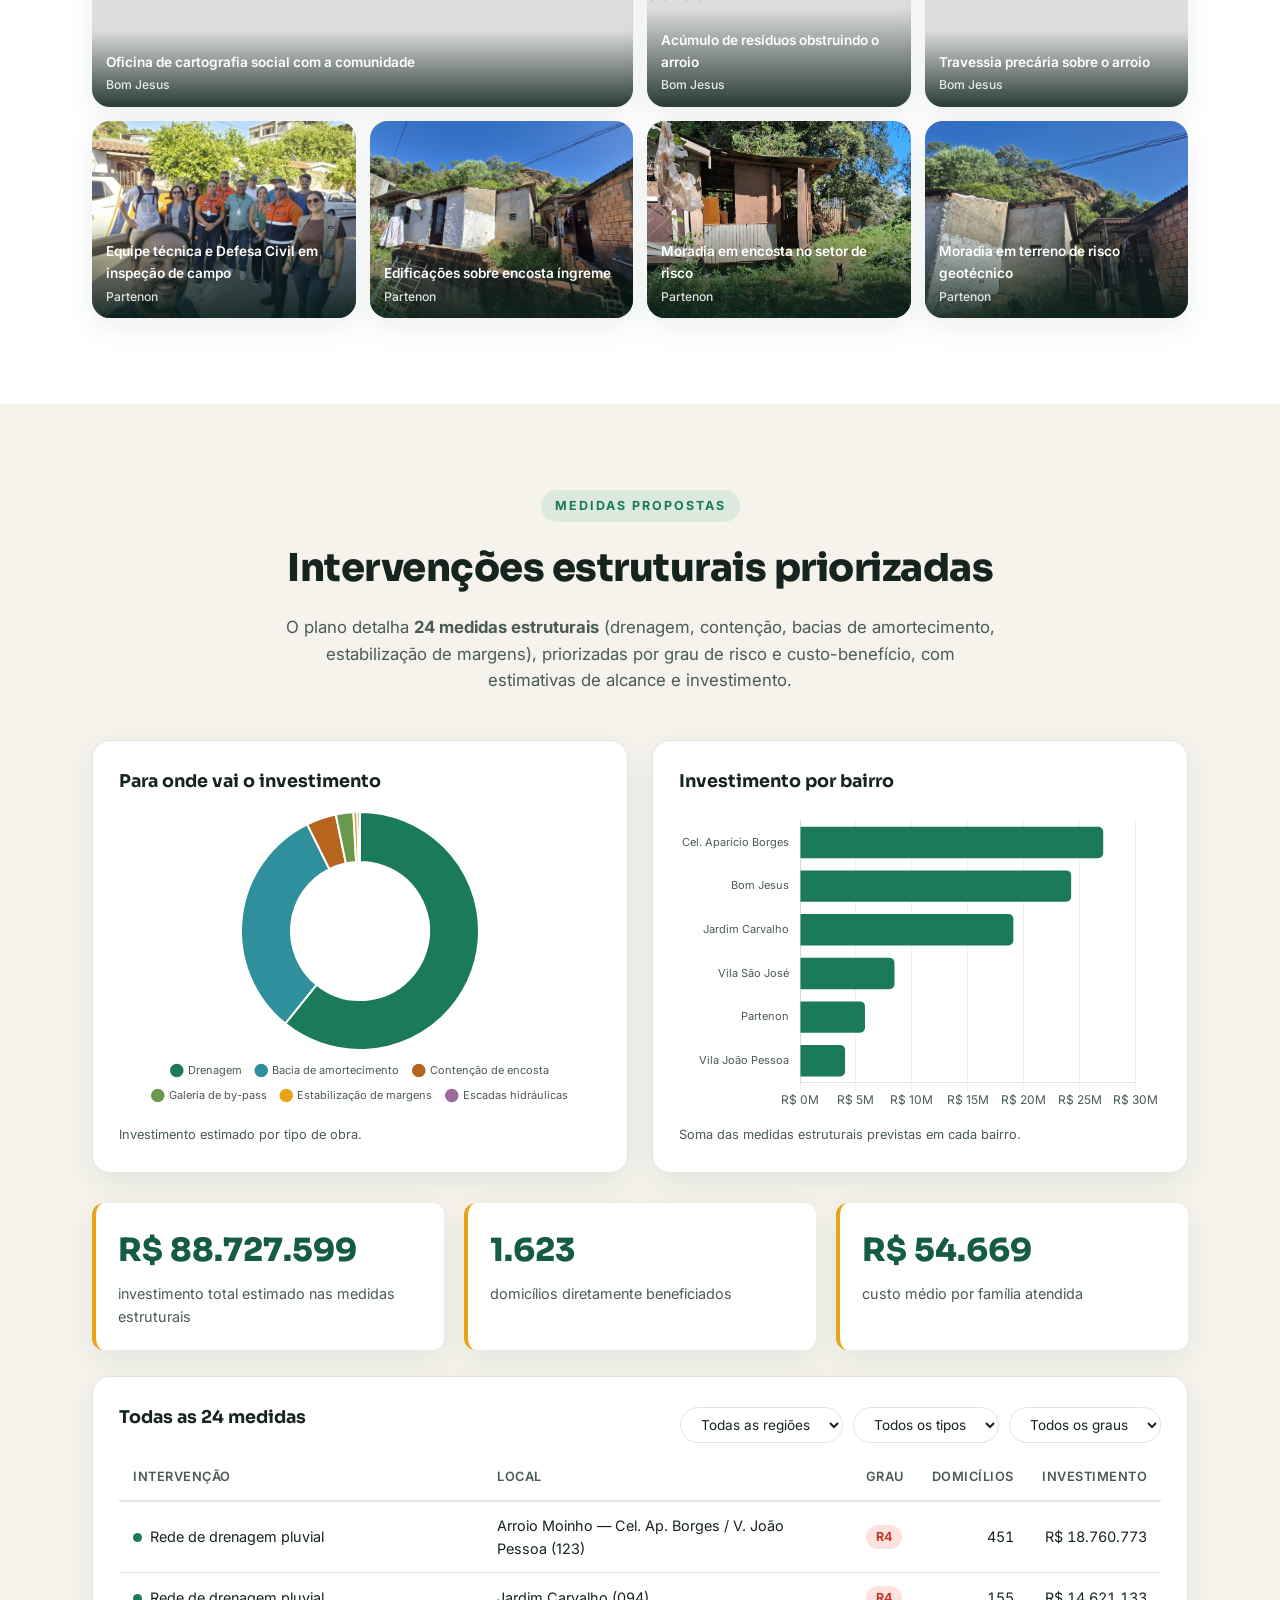
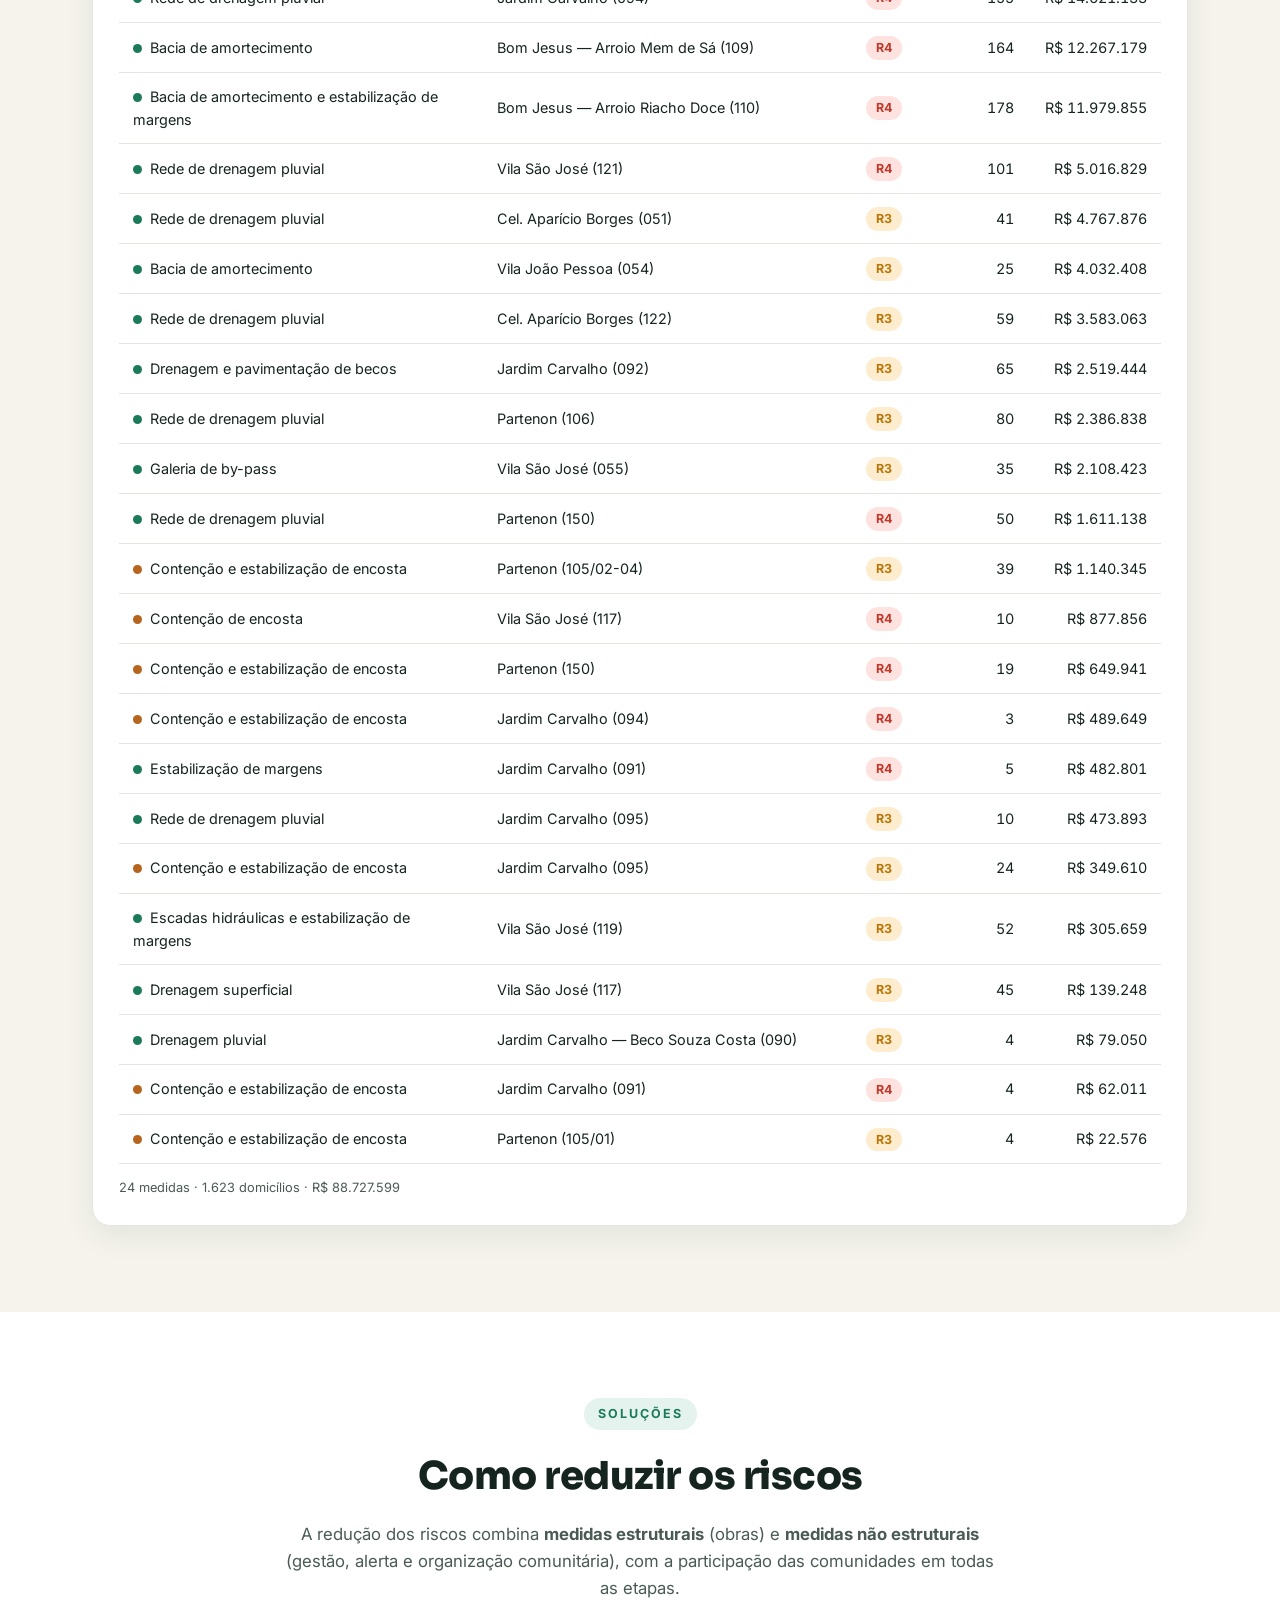
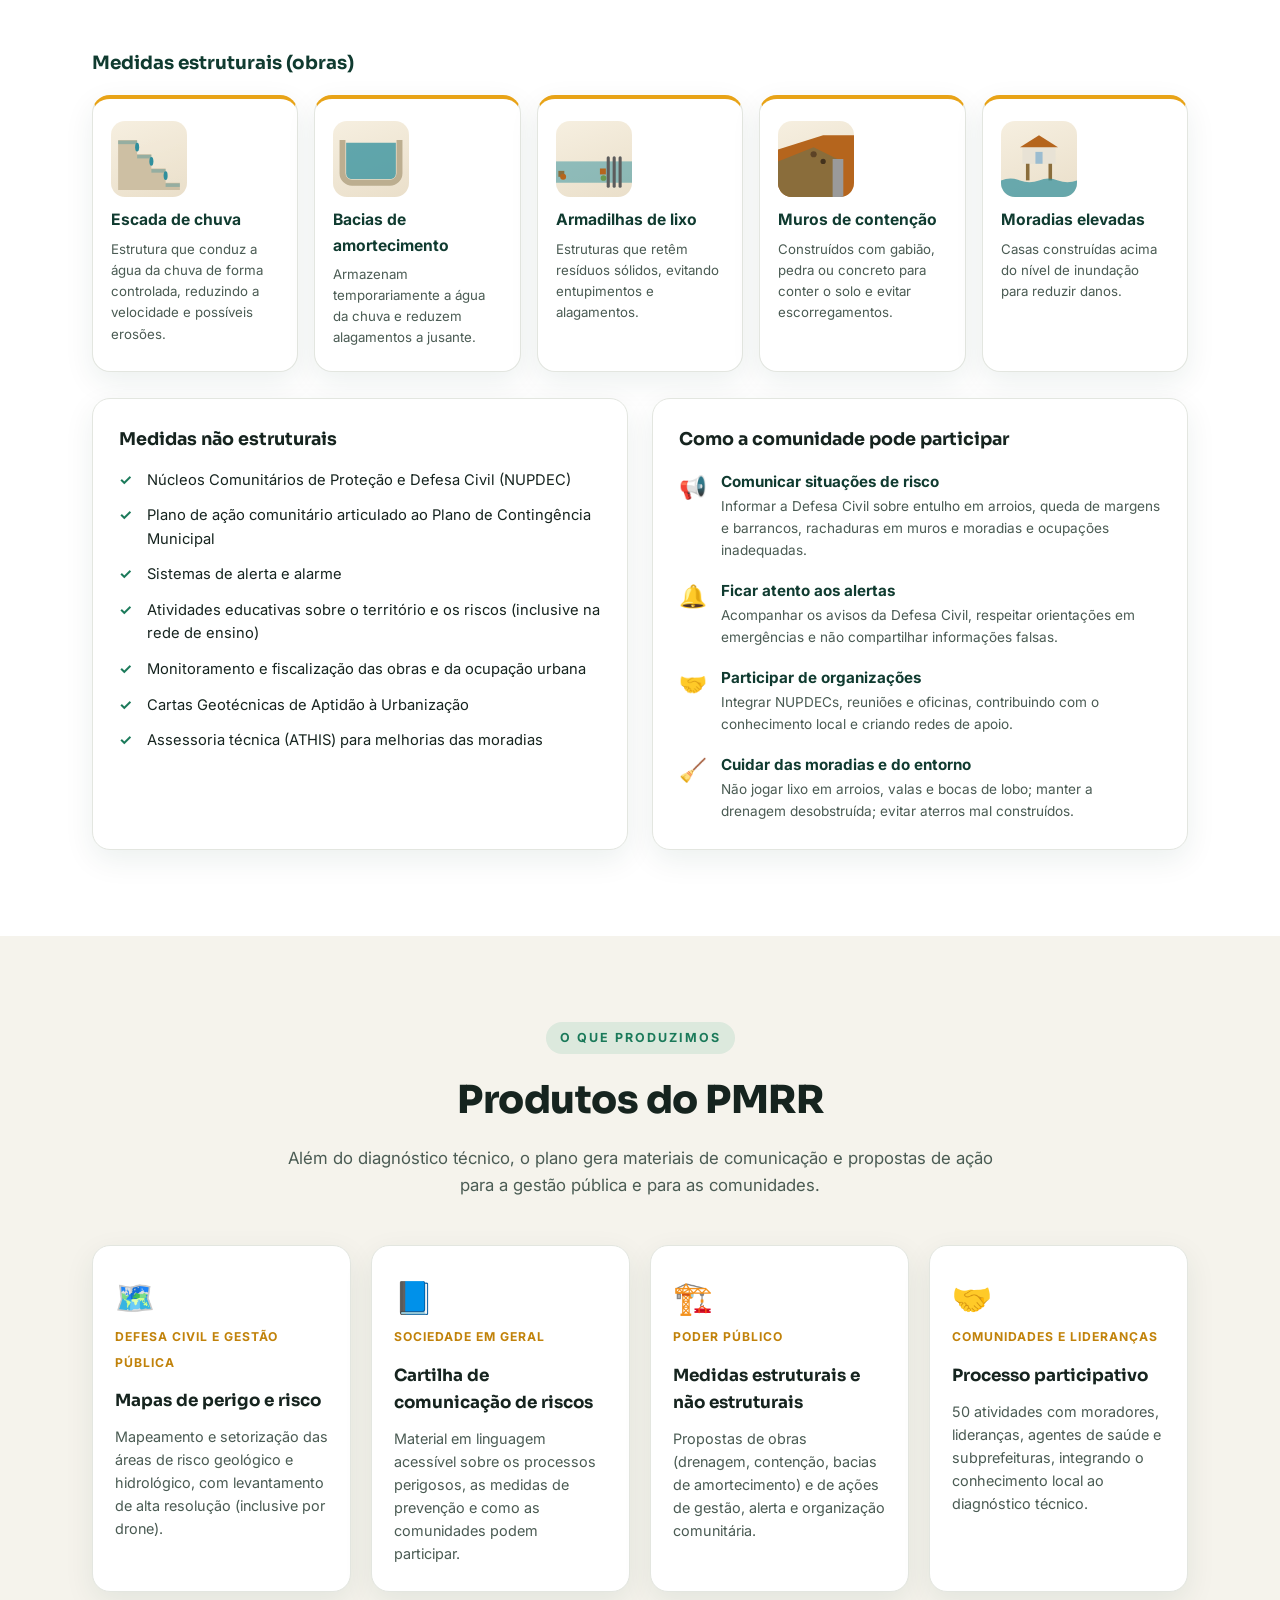
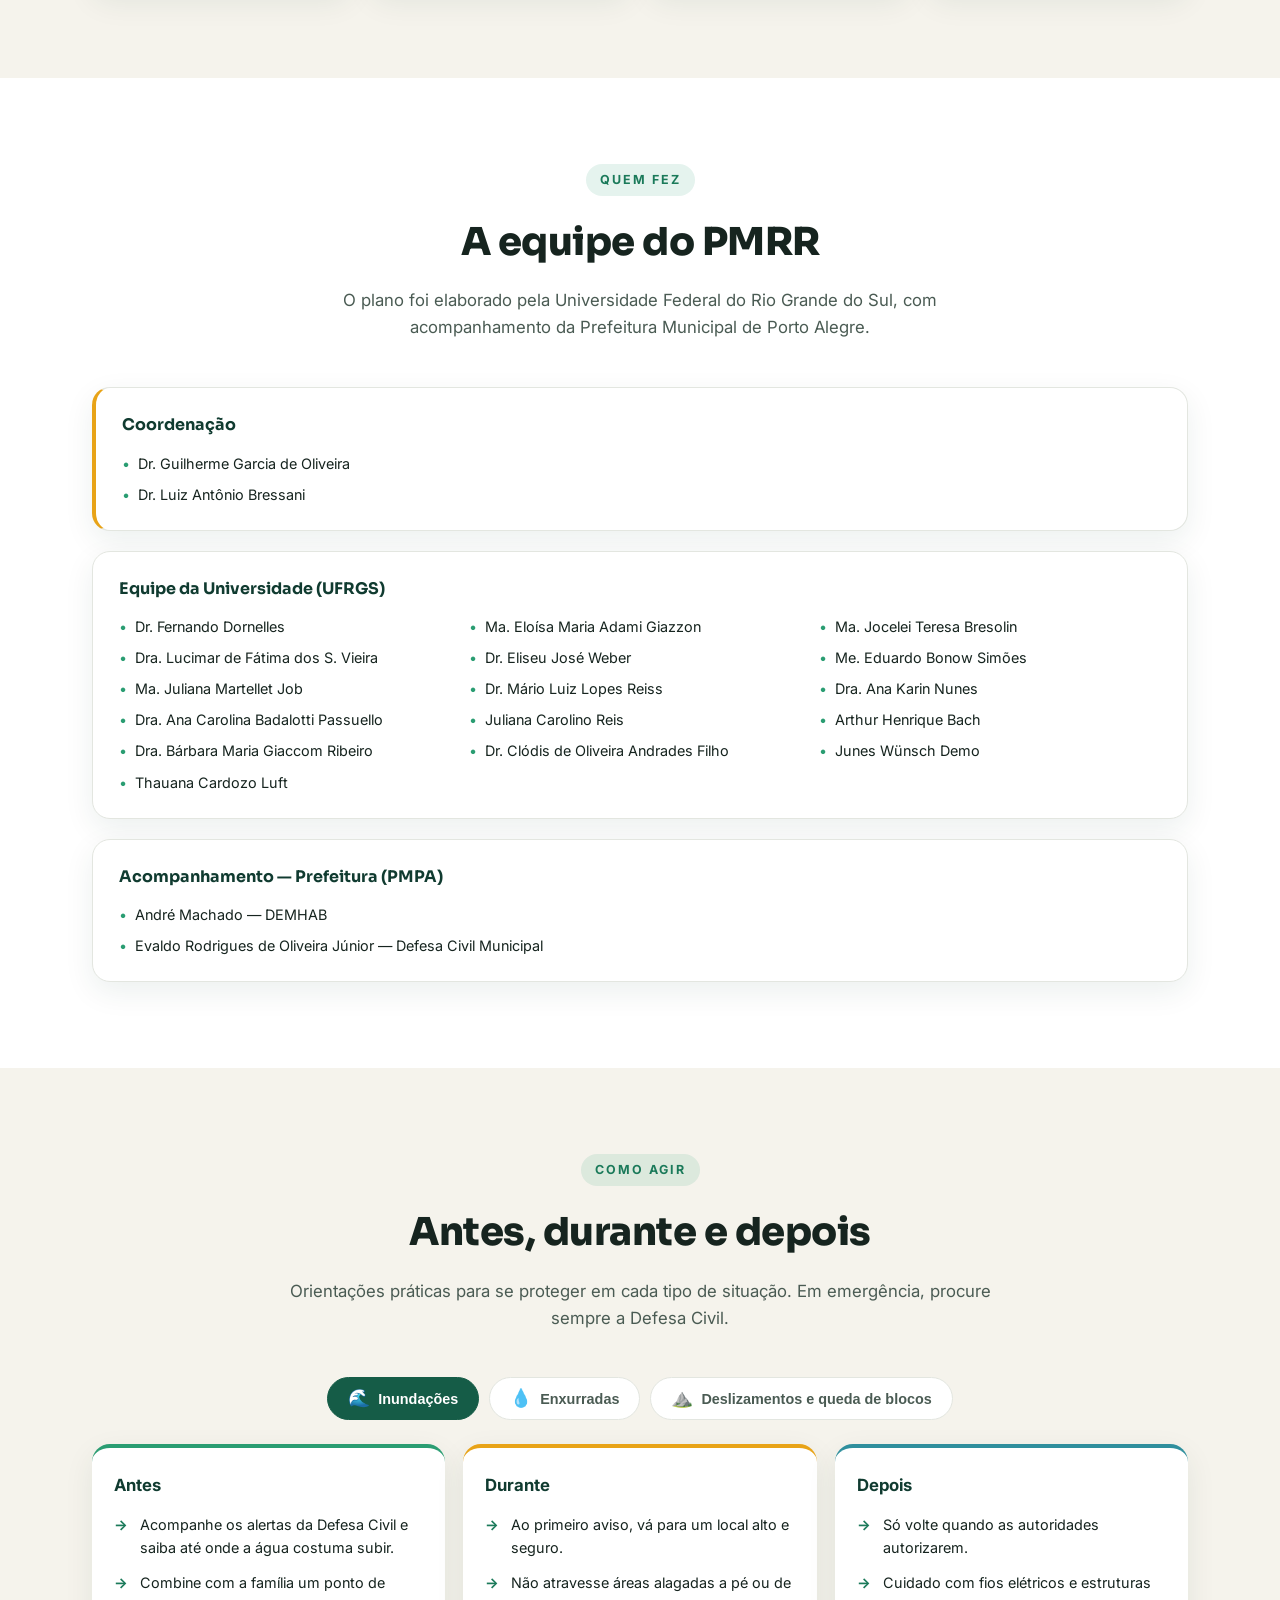
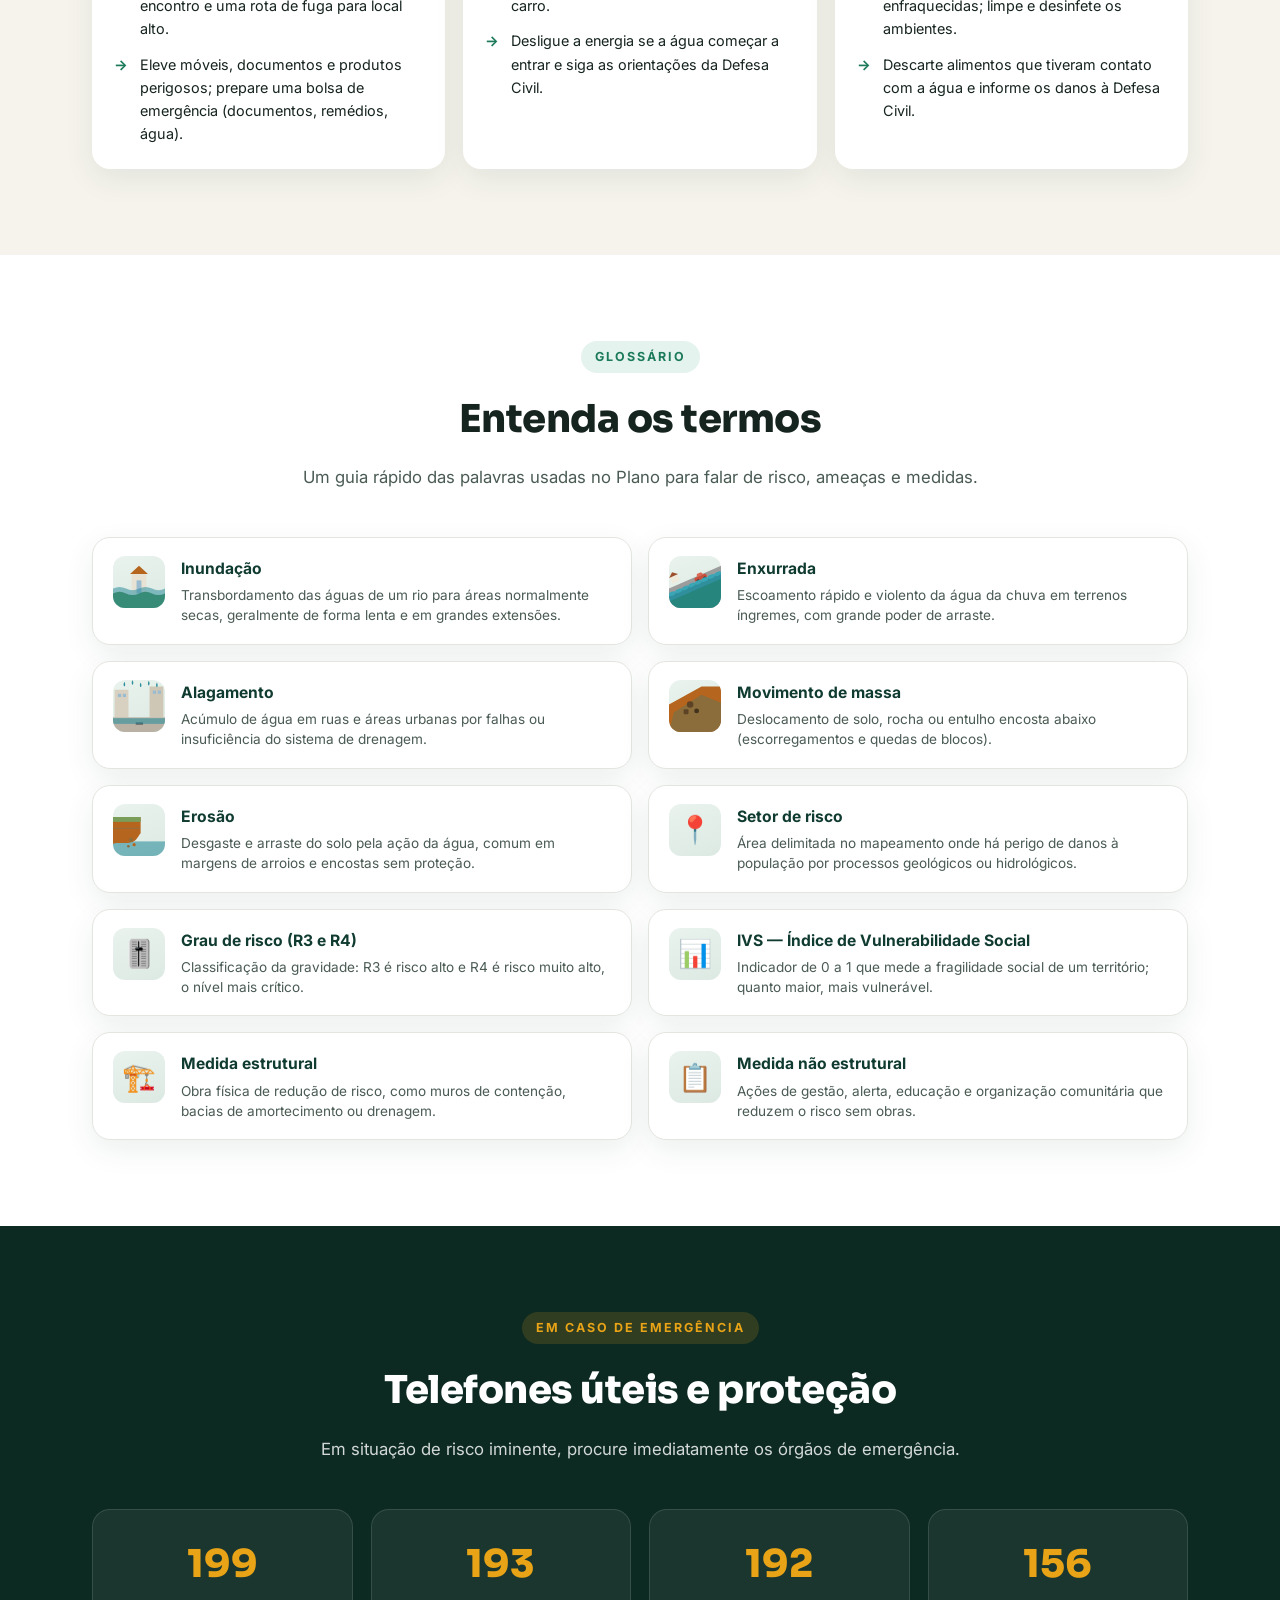
==== commit ee52e074: "Refaz o simbolo da enxurrada: rua ingreme virando rio turbulento que arrasta um carro Baseado na def" ====
--- a/index.html
+++ b/index.html
@@ -11,7 +11,7 @@
   <link href="https://fonts.googleapis.com/css2?family=Sora:wght@500;600;700;800&family=Inter:wght@400;500;600&display=swap" rel="stylesheet" />
 
   <link rel="stylesheet" href="assets/vendor/leaflet.css" />
-  <link rel="stylesheet" href="assets/css/style.css?v=8" />
+  <link rel="stylesheet" href="assets/css/style.css?v=9" />
 </head>
 <body>
   <a href="#conteudo" class="skip-link">Pular para o conteúdo</a>
@@ -535,7 +535,7 @@
 
   <script src="assets/vendor/leaflet.js"></script>
   <script src="assets/vendor/chart.umd.min.js"></script>
-  <script src="assets/js/data.js?v=8"></script>
-  <script src="assets/js/app.js?v=8"></script>
+  <script src="assets/js/data.js?v=9"></script>
+  <script src="assets/js/app.js?v=9"></script>
 </body>
 </html>
--- a/assets/css/style.css
+++ b/assets/css/style.css
@@ -297,10 +297,8 @@
 .a-torrent circle { animation: ps-torrent 1s ease-in infinite; }
 .a-torrent circle:nth-child(2) { animation-delay: .33s; }
 .a-torrent circle:nth-child(3) { animation-delay: .66s; }
-.a-debris .dbz { animation: ps-debris .95s linear infinite; }
-.a-debris .dbz:nth-child(2) { animation-delay: .24s; }
-.a-debris .dbz:nth-child(3) { animation-delay: .48s; }
-.a-debris .dbz:nth-child(4) { animation-delay: .72s; }
+.a-crista { animation: ps-crista .8s linear infinite; }
+.a-carro { animation: ps-carro 2.6s ease-in infinite; }
 .a-flow line { animation: ps-flow 1.1s linear infinite; }
 .a-rain > * { animation: ps-rain 1.2s linear infinite; }
 .a-rain > *:nth-child(2) { animation-delay: .25s; }
@@ -314,13 +312,14 @@
 @keyframes ps-rise { 0%,100% { transform: translateY(7px); } 50% { transform: translateY(0); } }
 @keyframes ps-rush { from { transform: translateY(0); } to { transform: translateY(26px); } }
 @keyframes ps-torrent { 0% { transform: translateY(-7px); opacity: 0; } 25% { opacity: 1; } 100% { transform: translateY(22px); opacity: 0; } }
-@keyframes ps-debris { 0% { transform: translateY(0); opacity: 0; } 12% { opacity: 1; } 86% { opacity: 1; } 100% { transform: translateY(66px); opacity: 0; } }
+@keyframes ps-crista { from { transform: translate(4px,-1.75px); } to { transform: translate(-4px,1.75px); } }
+@keyframes ps-carro { 0% { transform: translate(14px,0) rotate(3deg); opacity: 0; } 12% { opacity: 1; } 50% { transform: translate(-2px,0) rotate(-3deg); } 88% { opacity: 1; } 100% { transform: translate(-20px,0) rotate(3deg); opacity: 0; } }
 @keyframes ps-flow { 0% { transform: translate(-6px,-4px); opacity: .3; } 50% { opacity: 1; } 100% { transform: translate(6px,4px); opacity: .3; } }
 @keyframes ps-rain { 0% { transform: translateY(-4px); opacity: 0; } 30% { opacity: 1; } 100% { transform: translateY(34px); opacity: 0; } }
 @keyframes ps-slide { 0% { transform: translate(0,0); } 70% { transform: translate(10px,16px); } 100% { transform: translate(10px,16px); opacity: 0; } }
 @keyframes ps-wash { 0% { transform: translate(0,0); opacity: 1; } 100% { transform: translate(12px,8px); opacity: 0; } }
 @media (prefers-reduced-motion: reduce) {
-  .a-rise, .a-rush path, .a-torrent circle, .a-debris .dbz, .a-flow line, .a-rain > *, .a-slide, .a-wash circle { animation: none !important; }
+  .a-rise, .a-rush path, .a-torrent circle, .a-crista, .a-carro, .a-flow line, .a-rain > *, .a-slide, .a-wash circle { animation: none !important; }
 }
 .perigo h4 { margin: 12px 0 8px; font-size: 1rem; color: var(--green-800); }
 .perigo p { font-size: .85rem; color: var(--ink-soft); }
